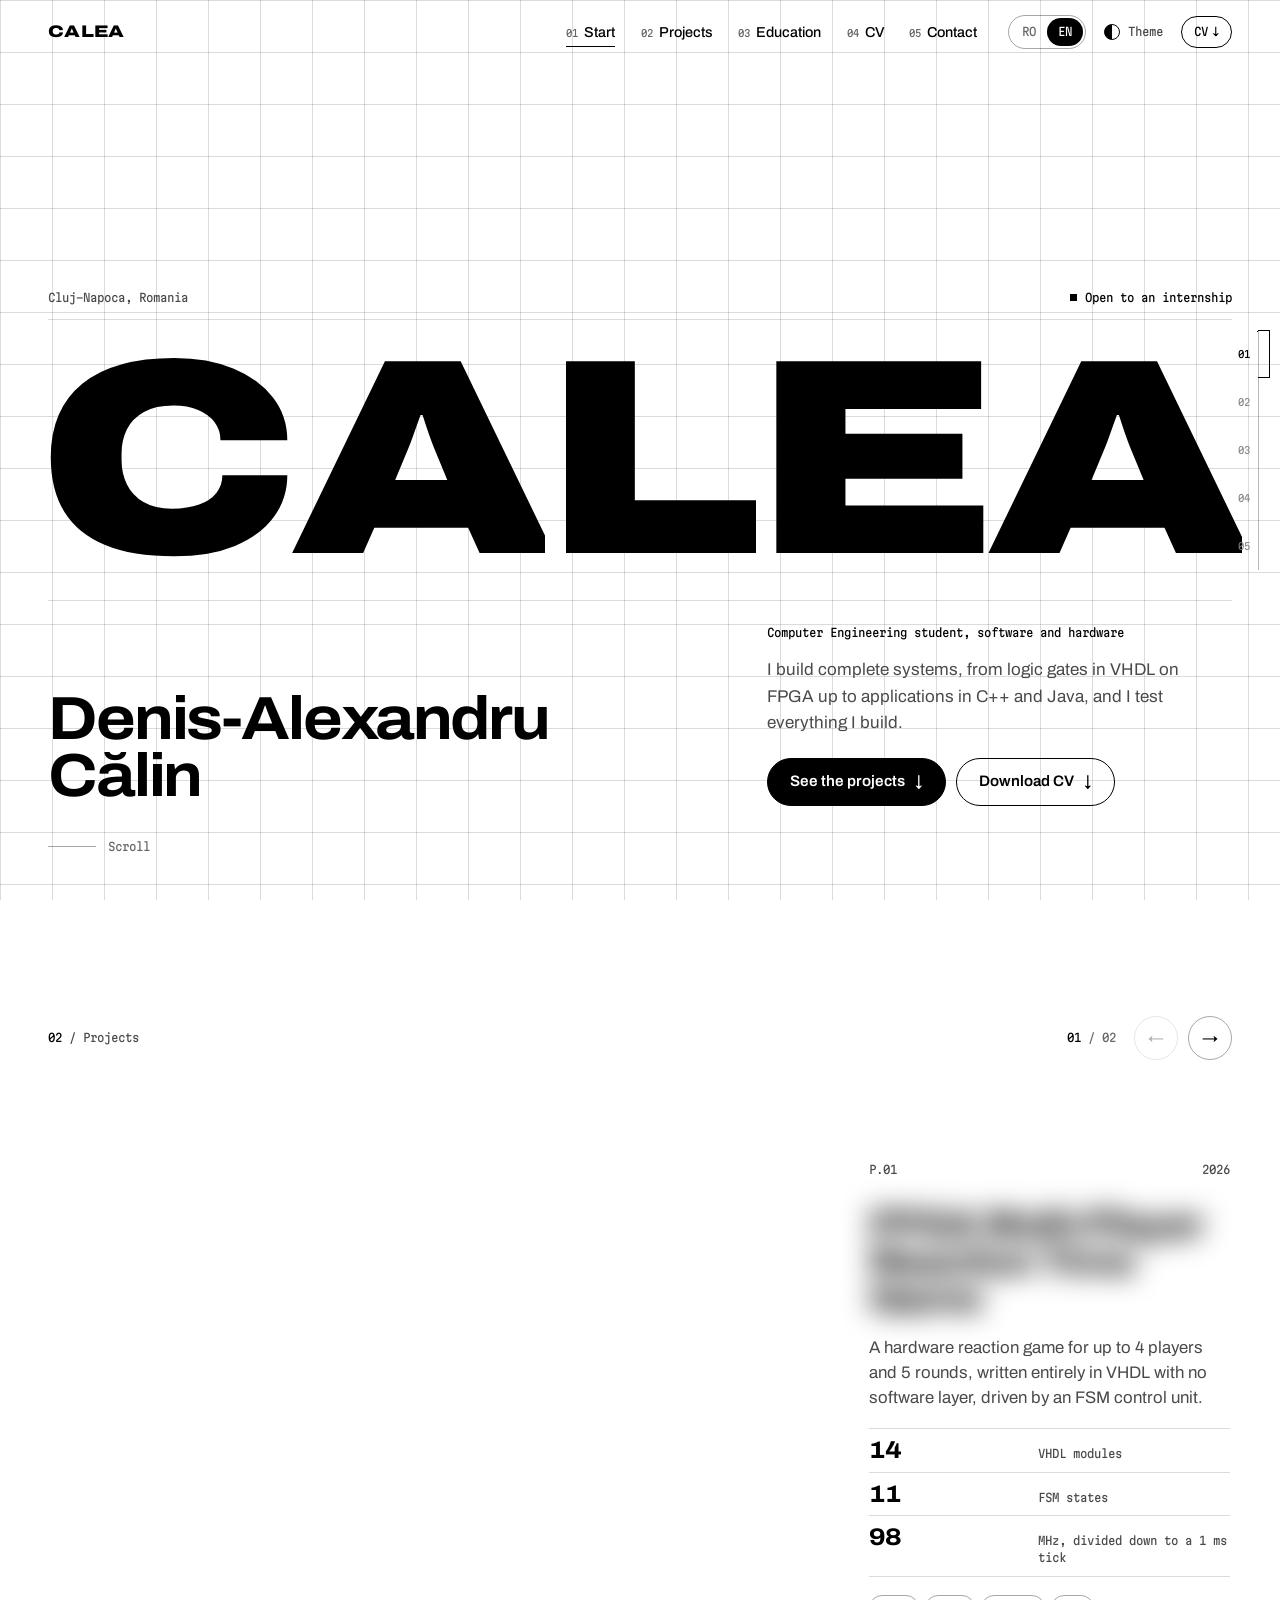
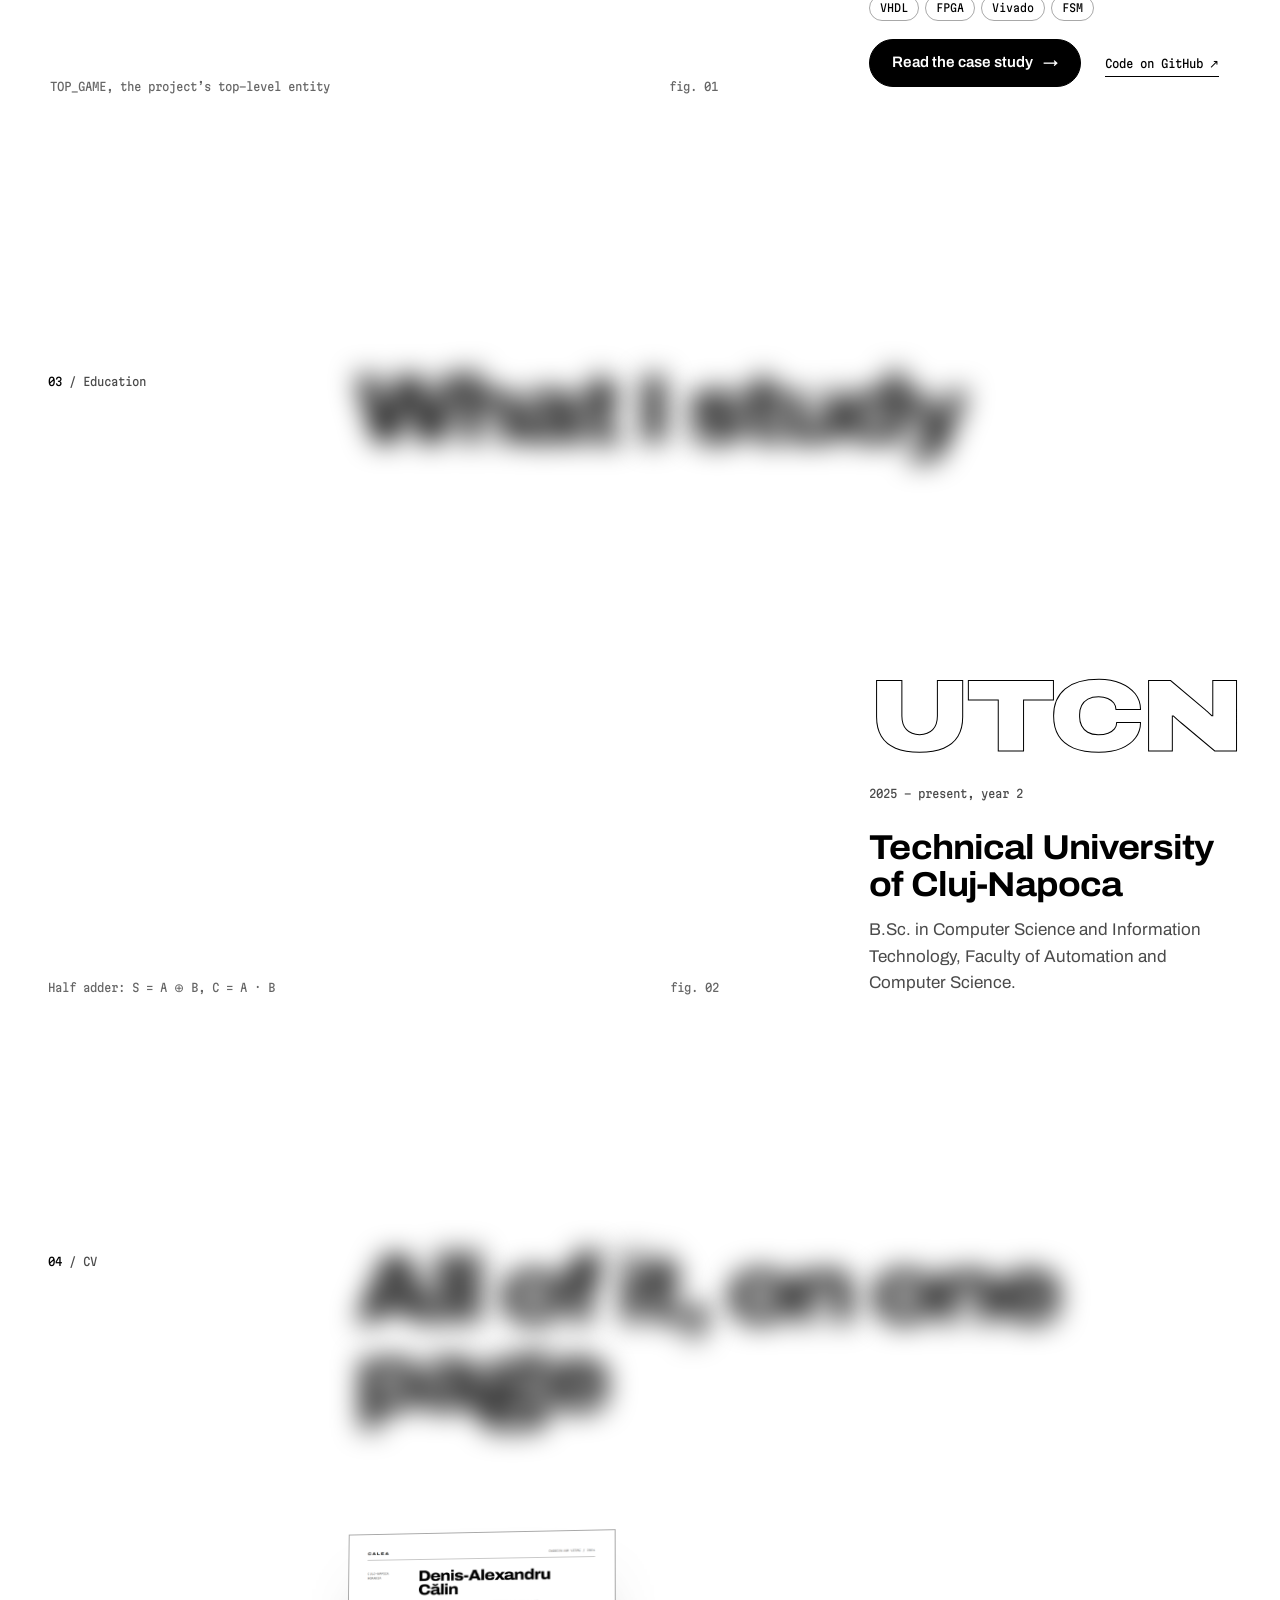
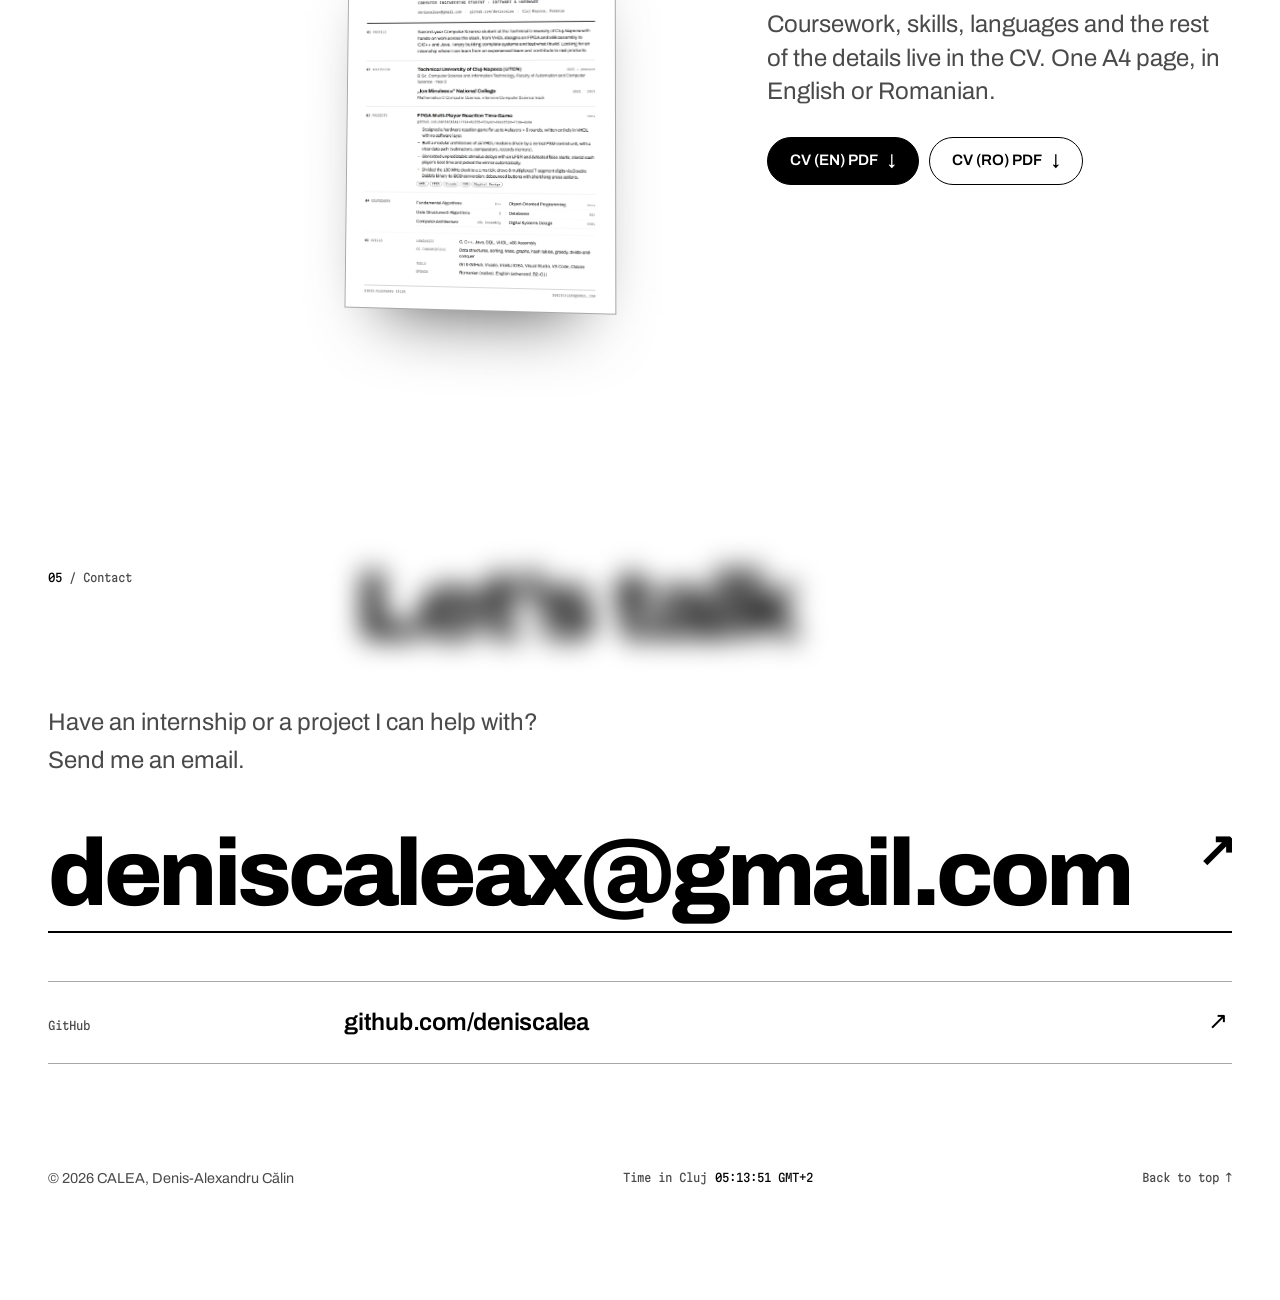
==== index.html @ d661e12b "Versiunea 3: hero WebGL, tranziții noi, imagini, studiu de caz FPGA Co-Authored-By: Claude Opus 5.5 " ====
<!doctype html>
<html lang="ro" class="snap">
<head>
  <meta charset="utf-8">
  <meta name="viewport" content="width=device-width, initial-scale=1">
  <title>CALEA · Denis-Alexandru Călin</title>
  <meta name="description" content="CALEA, portofoliul lui Denis-Alexandru Călin: student în anul 2 la Calculatoare și Tehnologia Informației (UTCN, Cluj-Napoca). Proiecte în VHDL pe FPGA, C++, Java și C. Caut un internship.">
  <meta name="author" content="Denis-Alexandru Călin">
  <meta name="color-scheme" content="dark light">
  <meta name="theme-color" content="#000000">
  <link rel="canonical" href="https://deniscalea.github.io/">

  <meta property="og:type" content="website">
  <meta property="og:site_name" content="CALEA">
  <meta property="og:url" content="https://deniscalea.github.io/">
  <meta property="og:locale" content="ro_RO">
  <meta property="og:locale:alternate" content="en_US">
  <meta property="og:title" content="CALEA · Denis-Alexandru Călin">
  <meta property="og:description" content="Student în anul 2 la CTI, UTCN Cluj-Napoca. De la VHDL pe FPGA la C++ și Java. Caut un internship.">
  <meta property="og:image" content="https://deniscalea.github.io/assets/og.png">
  <meta property="og:image:width" content="1200">
  <meta property="og:image:height" content="630">
  <meta property="og:image:alt" content="CALEA, Denis-Alexandru Călin">
  <meta name="twitter:card" content="summary_large_image">
  <meta name="twitter:title" content="CALEA · Denis-Alexandru Călin">
  <meta name="twitter:description" content="Student în anul 2 la CTI, UTCN Cluj-Napoca. De la VHDL pe FPGA la C++ și Java. Caut un internship.">
  <meta name="twitter:image" content="https://deniscalea.github.io/assets/og.png">

  <link rel="icon" href="assets/favicon.svg" type="image/svg+xml">

  <link rel="preconnect" href="https://fonts.googleapis.com">
  <link rel="preconnect" href="https://fonts.gstatic.com" crossorigin>
  <link href="https://fonts.googleapis.com/css2?family=Archivo:wdth,wght@62..125,100..900&family=Martian+Mono:wdth,wght@75..112.5,300..600&display=swap" rel="stylesheet">
  <link rel="stylesheet" href="assets/css/style.css?v=3.0">

  <script>
    /* Tema, limba și intro-ul se decid înainte de randare. Fără JS, conținutul rămâne vizibil. */
    (function () {
      var root = document.documentElement;
      root.classList.add('js');
      var theme = null, lang = null, seen = '1';
      try { theme = localStorage.getItem('theme'); lang = localStorage.getItem('lang'); } catch (e) {}
      if (theme === 'light' || theme === 'dark') root.setAttribute('data-theme', theme);
      if (lang !== 'ro' && lang !== 'en') {
        var nav = (navigator.language || 'en').toLowerCase();
        lang = nav.indexOf('ro') === 0 ? 'ro' : 'en';
      }
      root.setAttribute('lang', lang);
      var reduce = window.matchMedia && window.matchMedia('(prefers-reduced-motion: reduce)').matches;
      try { seen = sessionStorage.getItem('calea-intro'); } catch (e) { seen = '1'; }
      if (!seen && !reduce) {
        root.classList.add('intro');
        try { sessionStorage.setItem('calea-intro', '1'); } catch (e) {}
      }
    })();
  </script>
</head>
<body class="page-home">
  <a class="skip-link" href="#continut" data-i18n="skip">Sari la conținut</a>

  <!-- Intro (≤1,5 s): un semnal trece ecranul, apare CALEA, apoi ecranul se închide ca un CRT. O dată pe sesiune. -->
  <div class="intro-ov" aria-hidden="true">
    <svg class="intro-sig" viewBox="0 0 1000 100" preserveAspectRatio="none"><path d="M0 70H380V22H620V70H1000" pathLength="1"/></svg>
    <p class="intro-word"><span style="--i:0">C</span><span style="--i:1">A</span><span style="--i:2">L</span><span style="--i:3">E</span><span style="--i:4">A</span></p>
  </div>

  <header class="site-header">
    <nav class="nav wrap" aria-label="Navigație principală" data-i18n-aria="nav.aria">
      <a class="brand" href="#acasa" aria-label="CALEA, înapoi sus" data-i18n-aria="brand.aria">CALEA</a>

      <button class="nav-toggle" type="button" aria-expanded="false" aria-controls="meniu" aria-label="Deschide meniul" data-i18n-aria="menu.open">
        <span class="nav-toggle-bar" aria-hidden="true"></span>
        <span class="nav-toggle-bar" aria-hidden="true"></span>
      </button>

      <div class="nav-panel" id="meniu">
        <ul class="nav-links">
          <li><a href="#acasa"><span class="mono nav-num" aria-hidden="true">01</span><span class="nav-label" data-i18n="nav.home">Start</span></a></li>
          <li><a href="#proiecte"><span class="mono nav-num" aria-hidden="true">02</span><span class="nav-label" data-i18n="nav.projects">Proiecte</span></a></li>
          <li><a href="#studii"><span class="mono nav-num" aria-hidden="true">03</span><span class="nav-label" data-i18n="nav.studies">Studii</span></a></li>
          <li><a href="#cv"><span class="mono nav-num" aria-hidden="true">04</span><span class="nav-label">CV</span></a></li>
          <li><a href="#contact"><span class="mono nav-num" aria-hidden="true">05</span><span class="nav-label" data-i18n="nav.contact">Contact</span></a></li>
        </ul>
        <div class="nav-tools">
          <div class="lang-switch" role="group" aria-label="Limba site-ului" data-i18n-aria="lang.aria">
            <span class="lang-thumb" aria-hidden="true"></span>
            <button type="button" class="lang-btn mono" data-lang="ro" aria-pressed="true" lang="ro" aria-label="Română">RO</button>
            <button type="button" class="lang-btn mono" data-lang="en" aria-pressed="false" lang="en" aria-label="English">EN</button>
          </div>
          <button class="theme-toggle" type="button" aria-label="Comută tema" data-i18n-aria="theme.aria">
            <span class="theme-dot" aria-hidden="true"></span>
            <span class="theme-toggle-text mono" data-i18n="theme.label">Temă</span>
          </button>
          <a class="nav-cv mono" href="assets/CV_Denis_Calin_RO.pdf" download data-cv><span data-i18n="nav.cv">CV</span> <span aria-hidden="true">↓</span></a>
        </div>
      </div>
    </nav>
  </header>

  <!-- Indicator de progres: o linie de semnal care e „sus” la ecranul curent (decorativ; navigația reală e în header) -->
  <div class="signal" aria-hidden="true">
    <div class="signal-track"><span class="signal-fill"></span><span class="signal-high"></span></div>
    <ol class="signal-steps">
      <li><button type="button" tabindex="-1" data-go="acasa"><span class="mono">01</span><span class="signal-name" data-i18n="nav.home">Start</span></button></li>
      <li><button type="button" tabindex="-1" data-go="proiecte"><span class="mono">02</span><span class="signal-name" data-i18n="nav.projects">Proiecte</span></button></li>
      <li><button type="button" tabindex="-1" data-go="studii"><span class="mono">03</span><span class="signal-name" data-i18n="nav.studies">Studii</span></button></li>
      <li><button type="button" tabindex="-1" data-go="cv"><span class="mono">04</span><span class="signal-name">CV</span></button></li>
      <li><button type="button" tabindex="-1" data-go="contact"><span class="mono">05</span><span class="signal-name" data-i18n="nav.contact">Contact</span></button></li>
    </ol>
  </div>

  <main id="continut">

    <!-- 01 START: câmp WebGL de trasee de semnal; wordmark-ul CALEA e desenat în shader (HTML-ul rămâne ca fallback) -->
    <section class="screen hero" id="acasa" aria-labelledby="hero-titlu" data-reveal>
      <canvas class="hero-gl" aria-hidden="true"></canvas>
      <div class="wrap hero-inner">
        <div class="hero-meta mono rule-b">
          <span data-i18n="hero.meta2">Cluj-Napoca, România</span>
          <span class="hero-status"><span class="status-sq" aria-hidden="true"></span><span data-i18n="hero.meta3">Disponibil pentru internship</span></span>
        </div>

        <p class="wordmark" aria-hidden="true"><span class="m"><span style="--i:0">C</span></span><span class="m"><span style="--i:1">A</span></span><span class="m"><span style="--i:2">L</span></span><span class="m"><span style="--i:3">E</span></span><span class="m"><span style="--i:4">A</span></span></p>

        <div class="hero-grid">
          <h1 id="hero-titlu" class="hero-name"><span class="m"><span style="--i:0">Denis-Alexandru</span></span><span class="m"><span style="--i:1">Călin</span></span></h1>
          <div class="hero-text">
            <p class="hero-role mono" data-i18n="hero.role">Student la Calculatoare, software și hardware</p>
            <p class="hero-lede" data-i18n="hero.lede">Construiesc sisteme complete, de la porți logice în VHDL pe FPGA până la aplicații în C++ și Java, și testez tot ce construiesc.</p>
            <div class="hero-actions">
              <a class="btn btn-primary magnetic" href="#proiecte"><span class="btn-in"><span data-i18n="hero.cta1">Vezi proiectele</span><span class="arrow" aria-hidden="true">↓</span></span></a>
              <a class="btn btn-ghost magnetic" href="assets/CV_Denis_Calin_RO.pdf" download data-cv><span class="btn-in"><span data-i18n="hero.cta2">Descarcă CV</span><span class="arrow" aria-hidden="true">↓</span></span></a>
            </div>
          </div>
        </div>

        <p class="hero-hint mono" aria-hidden="true"><span class="scroll-line"></span><span data-i18n="hero.scroll">Derulează</span><span class="hero-hint-gl" data-i18n="hero.touch">Mișcă mouse-ul peste trasee</span></p>
      </div>
    </section>

    <!-- 02 PROIECTE: bandă orizontală, un proiect pe ecran -->
    <section class="screen sec-projects" id="proiecte" aria-labelledby="proiecte-titlu" data-reveal>
      <div class="wrap projects-inner">
        <header class="rail-head">
          <h2 class="sec-label mono" id="proiecte-titlu"><span>02</span> / <span data-i18n="nav.projects">Proiecte</span></h2>
          <div class="rail-ctrl">
            <p class="rail-count mono" aria-hidden="true"><span class="rail-cur">01</span> / <span class="rail-total">02</span></p>
            <button class="rail-btn" type="button" data-dir="-1" aria-controls="rail" aria-label="Proiectul anterior" data-i18n-aria="rail.prev"><span aria-hidden="true">←</span></button>
            <button class="rail-btn" type="button" data-dir="1" aria-controls="rail" aria-label="Proiectul următor" data-i18n-aria="rail.next"><span aria-hidden="true">→</span></button>
          </div>
          <span class="rail-progress rule" aria-hidden="true"><span class="rail-bar"></span></span>
          <p class="rail-live visually-hidden" aria-live="polite"></p>
        </header>

        <div class="rail-wrap" aria-roledescription="carusel" aria-label="Proiecte" data-i18n-aria="rail.aria" data-i18n-rd="rail.rd">
          <ul class="rail" id="rail" tabindex="0" data-cursor="drag">

            <!-- P.01 FPGA -->
            <li class="slide" role="group" aria-roledescription="slide" aria-label="1 din 2" data-i18n-slide="1">
              <article class="proj" aria-labelledby="p1-titlu">
                <figure class="proj-visual">
                  <a class="curtain" href="proiecte/fpga.html" data-cursor="view" tabindex="-1" aria-hidden="true">
                    <span class="frame"><img class="fx" src="assets/img/fpga-chip.webp" width="1600" height="1200" loading="lazy" decoding="async"
                         alt="Randare izometrică alb-negru a unui cip FPGA marcat TOP_GAME, cu trasee care pleacă din pini" data-i18n-alt="p1.img"></span>
                  </a>
                  <figcaption class="mono fig-cap"><span data-i18n="p1.cap">TOP_GAME, entitatea de top din proiect</span><span>fig. 01</span></figcaption>
                </figure>

                <div class="proj-text">
                  <p class="proj-meta mono rule-b"><span>P.01</span><span>2026</span></p>
                  <h3 class="proj-title split" id="p1-titlu" data-i18n="p1.title">Joc de reacție multi-player pe FPGA</h3>
                  <p class="proj-desc lift" data-i18n="p1.desc">Joc hardware de timp de reacție pentru până la 4 jucători și 5 runde, scris integral în VHDL, fără niciun strat software, coordonat de o unitate de control FSM.</p>
                  <ul class="specs lift">
                    <li><span class="spec-n"><span class="count" data-to="14">14</span></span><span class="spec-l mono" data-i18n="p1.s1">module VHDL</span></li>
                    <li><span class="spec-n"><span class="count" data-to="11">11</span></span><span class="spec-l mono" data-i18n="p1.s4">stări în FSM</span></li>
                    <li><span class="spec-n"><span class="count" data-to="100">100</span></span><span class="spec-l mono" data-i18n="p1.s3">MHz, divizat la un tick de 1 ms</span></li>
                  </ul>
                  <ul class="tags lift" aria-label="Tehnologii" data-i18n-aria="tags.aria">
                    <li>VHDL</li><li>FPGA</li><li>Vivado</li><li>FSM</li>
                  </ul>
                  <div class="proj-actions lift">
                    <a class="btn btn-primary magnetic" href="proiecte/fpga.html" data-cursor="view"><span class="btn-in"><span data-i18n="p1.case">Vezi studiul de caz</span><span class="arrow arrow-r" aria-hidden="true">→</span></span></a>
                    <a class="proj-link mono" href="https://github.com/deniscalea/FPGA-Multi-Player-Reaction-Time-Game" target="_blank" rel="noopener noreferrer"><span data-i18n="link.code">Codul pe GitHub</span> <span aria-hidden="true">↗</span><span class="visually-hidden" data-i18n="link.newtab"> (se deschide într-un tab nou)</span></a>
                  </div>
                </div>
              </article>
            </li>

            <!-- TODO Denis: proiect OOP/C/VBA, decomentează când ai detaliile.
                 Copiază slide-ul P.01, pune-l înaintea slide-ului „În curând”, schimbă textele RO aici și pe cele EN în assets/js/main.js,
                 apoi actualizează aria-label="N din M" și data-i18n-slide pe toate slide-urile. Imaginea intră în assets/img/ (sursa în art/).
                 Idei de conținut din vechile carduri:
                 - Java · Proiect de programare orientată pe obiecte (clase, moștenire, încapsulare) · link GitHub · an
                 - C · Structuri de date în C (memorie gestionată manual, pointeri) · link GitHub · an
                 - VBA · Automatizare cu VBA (sarcini repetitive în Microsoft Office) · link · an
            -->

            <!-- Card final: site-ul rămâne deschis la proiecte noi -->
            <li class="slide slide-soon" role="group" aria-roledescription="slide" aria-label="2 din 2" data-i18n-slide="2">
              <div class="soon">
                <p class="soon-k mono">P.02</p>
                <p class="soon-title" data-i18n="soon.title">În curând</p>
                <p class="soon-text" data-i18n="soon.text">Lucrez la următoarele proiecte. Între timp, tot ce am publicat e pe GitHub.</p>
                <a class="proj-link mono" href="https://github.com/deniscalea" target="_blank" rel="noopener noreferrer">github.com/deniscalea <span aria-hidden="true">↗</span><span class="visually-hidden" data-i18n="link.newtab"> (se deschide într-un tab nou)</span></a>
              </div>
            </li>
          </ul>
        </div>
      </div>
    </section>

    <!-- 03 STUDII -->
    <section class="screen sec" id="studii" aria-labelledby="studii-titlu" data-reveal>
      <div class="wrap screen-inner">
        <header class="sec-head rule-t">
          <p class="sec-label mono"><span>03</span> / <span data-i18n="nav.studies">Studii</span></p>
          <h2 class="sec-title split" id="studii-titlu" data-i18n="studies.title">Ce studiez</h2>
        </header>
        <div class="study">
          <figure class="study-fig">
            <span class="curtain"><span class="frame"><img class="fx" src="assets/img/gates.webp" width="1600" height="1100" loading="lazy" decoding="async"
                 alt="Schemă a unui semi-sumator din două porți logice, XOR și AND, desenată cu alb pe hârtie milimetrică neagră, peste conturul literelor UTCN" data-i18n-alt="studies.img"></span></span>
            <figcaption class="mono fig-cap"><span data-i18n="studies.cap">Semi-sumator: S = A ⊕ B, C = A · B</span><span>fig. 02</span></figcaption>
          </figure>
          <div class="study-text lift">
            <p class="study-big" aria-hidden="true">UTCN</p>
            <p class="study-when mono rule-b" data-i18n="studies.when1">2025 – prezent, anul 2</p>
            <h3 class="study-title" data-i18n="studies.school1">Universitatea Tehnică din Cluj-Napoca</h3>
            <p class="study-sub" data-i18n="studies.sub1">Licență în Calculatoare și Tehnologia Informației, Facultatea de Automatică și Calculatoare.</p>
          </div>
        </div>
      </div>
    </section>

    <!-- 04 CV -->
    <section class="screen sec" id="cv" aria-labelledby="cv-titlu" data-reveal>
      <div class="wrap screen-inner">
        <header class="sec-head rule-t">
          <p class="sec-label mono"><span>04</span> / <span>CV</span></p>
          <h2 class="sec-title split" id="cv-titlu" data-i18n="cv.title">Totul, pe o pagină</h2>
        </header>
        <div class="cvbox">
          <div class="cv-fig">
            <span class="cv-poster curtain" aria-hidden="true"><span class="frame"><img src="assets/img/poster.webp" width="1200" height="1600" loading="lazy" decoding="async" alt=""></span></span>
            <a class="cv-preview" href="assets/CV_Denis_Calin_RO.pdf" target="_blank" rel="noopener" data-cv data-cursor="view">
              <img src="assets/cv-preview-ro.png" width="1588" height="2246" loading="lazy" decoding="async" data-cv-img
                   alt="Previzualizare: prima pagină a CV-ului" data-i18n-alt="cv.alt">
              <span class="visually-hidden" data-i18n="cv.open">Deschide CV-ul (PDF) într-un tab nou</span>
            </a>
          </div>
          <div class="cv-text lift">
            <p class="cv-lead" data-i18n="cv.lead">Cursurile, competențele, limbile și restul detaliilor stau în CV. O pagină A4, în română sau în engleză.</p>
            <div class="cv-actions">
              <a class="btn btn-primary magnetic" href="assets/CV_Denis_Calin_EN.pdf" download><span class="btn-in"><span>CV (EN) PDF</span><span class="arrow" aria-hidden="true">↓</span></span></a>
              <a class="btn btn-ghost magnetic" href="assets/CV_Denis_Calin_RO.pdf" download><span class="btn-in"><span>CV (RO) PDF</span><span class="arrow" aria-hidden="true">↓</span></span></a>
            </div>
          </div>
        </div>
      </div>
    </section>

    <!-- 05 CONTACT -->
    <section class="screen sec sec-contact" id="contact" aria-labelledby="contact-titlu" data-reveal>
      <div class="wrap screen-inner">
        <header class="sec-head rule-t">
          <p class="sec-label mono"><span>05</span> / <span data-i18n="nav.contact">Contact</span></p>
          <h2 class="sec-title split" id="contact-titlu" data-i18n="contact.title">Hai să vorbim</h2>
        </header>

        <div class="contact">
          <p class="contact-lead lift" data-i18n="contact.lead">Ai un internship sau un proiect la care pot ajuta? Scrie-mi pe email.</p>
          <a class="contact-email lift" href="mailto:deniscaleax@gmail.com"><span class="ce-text">deniscaleax<wbr>@gmail.com</span><span class="ce-arrow" aria-hidden="true">↗</span></a>

          <ul class="contact-links lift">
            <li class="inv">
              <a class="stretch" href="https://github.com/deniscalea" target="_blank" rel="noopener noreferrer"><span class="mono cl-k">GitHub</span><span class="cl-v">github.com/deniscalea</span><span class="visually-hidden" data-i18n="link.newtab"> (se deschide într-un tab nou)</span></a>
              <span class="cl-arrow" aria-hidden="true">↗</span>
            </li>
            <!-- TODO Denis: LinkedIn, decomentează când ai link-ul real
            <li class="inv">
              <a class="stretch" href="https://www.linkedin.com/in/LINK-REAL" target="_blank" rel="noopener noreferrer"><span class="mono cl-k">LinkedIn</span><span class="cl-v">linkedin.com/in/LINK-REAL</span><span class="visually-hidden" data-i18n="link.newtab"> (se deschide într-un tab nou)</span></a>
              <span class="cl-arrow" aria-hidden="true">↗</span>
            </li>
            -->
          </ul>
        </div>

        <footer class="site-footer rule-t">
          <p>© 2026 CALEA, Denis-Alexandru Călin</p>
          <p class="clock mono" hidden><span data-i18n="clock.label">Ora în Cluj</span> <time class="clock-time">--:--:--</time></p>
          <a href="#acasa" class="mono to-top"><span data-i18n="footer.top">Înapoi sus</span> <span aria-hidden="true">↑</span></a>
        </footer>
      </div>
    </section>
  </main>

  <div class="cursor" aria-hidden="true"><span class="cursor-ring"><span class="cursor-label"></span></span><span class="cursor-dot"></span></div>

  <script src="assets/js/main.js?v=3.0" defer></script>
</body>
</html>
---- assets/css/style.css ----
/* =========================================================
   CALEA · Denis-Alexandru Călin · v3
   Strict alb-negru. Archivo (grotesk, axă de lățime) + Martian Mono.
   Motiv: traseul unui semnal. Stările ascunse pentru animații există doar sub html.js.
   ========================================================= */

/* ---------- Tokens ---------- */
:root {
  --bg: #000000;
  --fg: #ffffff;
  --fg-rgb: 255, 255, 255;
  --bg-rgb: 0, 0, 0;
  --fg-2: #b3b3b3;
  --fg-3: #8f8f8f;
  --line: rgba(255, 255, 255, 0.16);
  --line-2: rgba(255, 255, 255, 0.34);
  --surface: #0d0d0d;
  --seg-off: rgba(255, 255, 255, 0.08);

  --font: "Archivo", "Helvetica Neue", Arial, sans-serif;
  --mono: "Martian Mono", ui-monospace, "SFMono-Regular", Consolas, monospace;

  --gutter: clamp(16px, 4vw, 48px);
  --maxw: 1520px;
  --header-h: 64px;
  --ease: cubic-bezier(0.22, 1, 0.36, 1);
  --ease-io: cubic-bezier(0.77, 0, 0.18, 1);
  --ease-curtain: cubic-bezier(0.86, 0, 0.07, 1);

  --step-0: 1.0625rem;
  --step-1: clamp(1.2rem, 1.05rem + 0.6vw, 1.5rem);
  --step-2: clamp(1.5rem, 1.2rem + 1.2vw, 2.25rem);
  --step-3: clamp(2.1rem, 1.4rem + 3vw, 4.25rem);
  --step-4: clamp(2.6rem, 1.2rem + 6vw, 7.5rem);

  color-scheme: dark;
}

:root[data-theme="light"] {
  --bg: #ffffff;
  --fg: #000000;
  --fg-rgb: 0, 0, 0;
  --bg-rgb: 255, 255, 255;
  --fg-2: #4a4a4a;
  --fg-3: #666666;
  --line: rgba(0, 0, 0, 0.14);
  --line-2: rgba(0, 0, 0, 0.34);
  --surface: #f2f2f2;
  --seg-off: rgba(0, 0, 0, 0.08);
  color-scheme: light;
}

@media (prefers-color-scheme: light) {
  :root:not([data-theme="dark"]) {
    --bg: #ffffff;
    --fg: #000000;
    --fg-rgb: 0, 0, 0;
    --bg-rgb: 255, 255, 255;
    --fg-2: #4a4a4a;
    --fg-3: #666666;
    --line: rgba(0, 0, 0, 0.14);
    --line-2: rgba(0, 0, 0, 0.34);
    --surface: #f2f2f2;
    --seg-off: rgba(0, 0, 0, 0.08);
    color-scheme: light;
  }
}

/* ---------- Reset ---------- */
*, *::before, *::after { box-sizing: border-box; }
* { margin: 0; padding: 0; }
html {
  -webkit-text-size-adjust: 100%;
  text-size-adjust: 100%;
  scroll-behavior: smooth;
  background: var(--bg);
}
body {
  min-height: 100vh;
  background: var(--bg);
  color: var(--fg);
  font-family: var(--font);
  font-size: var(--step-0);
  line-height: 1.55;
  font-stretch: 100%;
  overflow-x: hidden;
  -webkit-font-smoothing: antialiased;
  -moz-osx-font-smoothing: grayscale;
  text-rendering: optimizeLegibility;
}
@supports (overflow: clip) { body { overflow-x: clip; } }
img, svg, canvas { display: block; max-width: 100%; }
ul, ol { list-style: none; }
a { color: inherit; text-decoration: none; }
button { font: inherit; color: inherit; background: none; border: 0; cursor: pointer; }
strong { font-weight: 700; }
code { font-family: var(--mono); font-size: 0.86em; font-stretch: 87.5%; }
::selection { background: var(--fg); color: var(--bg); }

:focus { outline: none; }
:focus-visible { outline: 2px solid var(--fg); outline-offset: 3px; border-radius: 2px; }

.mono {
  font-family: var(--mono);
  font-size: 0.72rem;
  font-weight: 400;
  font-stretch: 87.5%;
  letter-spacing: 0;
  line-height: 1.5;
}
.visually-hidden {
  position: absolute !important;
  width: 1px; height: 1px;
  overflow: hidden;
  clip: rect(0 0 0 0);
  clip-path: inset(50%);
  white-space: nowrap;
}
.wrap { width: 100%; max-width: var(--maxw); margin-inline: auto; padding-inline: var(--gutter); }

.skip-link {
  position: fixed;
  top: 12px; left: 12px;
  z-index: 200;
  padding: 10px 16px;
  background: var(--fg);
  color: var(--bg);
  font-weight: 600;
  transform: translateY(-160%);
  transition: transform 0.2s var(--ease);
}
.skip-link:focus-visible { transform: none; }

.m { display: inline-block; overflow: hidden; vertical-align: top; }
.m > span { display: inline-block; }

/* ---------- Linii care se desenează (rule-t/rule-b = chenar sus/jos; .rule = element linie) ---------- */
.rule-t, .rule-b { position: relative; }
.rule-t::before, .rule-b::after {
  content: "";
  position: absolute;
  left: 0; right: 0;
  height: 1px;
  background: var(--line-2);
  transform-origin: 0 50%;
  transition: transform 1.4s var(--ease-io) 0.1s;
}
.rule-t::before { top: 0; }
.rule-b::after { bottom: 0; background: var(--line); }
.js [data-reveal]:not(.is-active) .rule-t::before,
.js [data-reveal]:not(.is-active) .rule-b::after,
.js [data-reveal]:not(.is-active).rule-t::before { transform: scaleX(0); }

/* ---------- Inversare alb↔negru la hover ---------- */
.inv { position: relative; isolation: isolate; }
.inv::after {
  content: "";
  position: absolute;
  inset: 0;
  z-index: 2;
  background: #fff;
  mix-blend-mode: difference;
  pointer-events: none;
  transform: scaleY(0);
  transform-origin: 50% 100%;
  transition: transform 0.55s var(--ease);
}
@media (hover: hover) { .inv:hover::after { transform: scaleY(1); transform-origin: 50% 0; } }
.inv:focus-within::after { transform: scaleY(1); transform-origin: 50% 0; }
.inv:focus-within :focus-visible { outline-color: transparent; }
.stretch::before { content: ""; position: absolute; inset: 0; z-index: 3; }

/* ---------- Header ---------- */
.site-header {
  position: fixed;
  inset: 0 0 auto 0;
  z-index: 50;
  height: var(--header-h);
  transition: transform 0.6s var(--ease);
}
.site-header::before {
  content: "";
  position: absolute;
  inset: 0;
  background: var(--bg);
  border-bottom: 1px solid var(--line);
  opacity: 0;
  transition: opacity 0.3s ease;
  z-index: -1;
}
.site-header.is-scrolled::before { opacity: 0.94; }
@supports ((-webkit-backdrop-filter: blur(1px)) or (backdrop-filter: blur(1px))) {
  .site-header.is-scrolled::before { opacity: 0.78; -webkit-backdrop-filter: blur(16px) saturate(0); backdrop-filter: blur(16px) saturate(0); }
}
.site-header.is-hidden { transform: translateY(-100%); }

.nav { height: 100%; display: flex; align-items: center; justify-content: space-between; gap: 24px; }
.brand { font-weight: 850; font-stretch: 125%; font-size: 1.05rem; letter-spacing: 0.02em; line-height: 1; padding: 6px 0; }
.nav-panel { display: flex; align-items: center; gap: clamp(16px, 2.4vw, 40px); }
.nav-links { display: flex; gap: clamp(14px, 2vw, 30px); }
.nav-links a { position: relative; display: inline-flex; align-items: baseline; gap: 6px; font-size: 0.9rem; font-weight: 500; padding: 6px 0; }
.nav-num { color: var(--fg-3); font-size: 0.62rem; }
.nav-links a::after {
  content: "";
  position: absolute;
  left: 0; right: 0; bottom: 2px;
  height: 1px;
  background: currentColor;
  transform: scaleX(0);
  transform-origin: right;
  transition: transform 0.45s var(--ease);
}
.nav-links a:hover::after,
.nav-links a[aria-current="true"]::after { transform: scaleX(1); transform-origin: left; }

.nav-tools { display: flex; align-items: center; gap: 14px; }

/* Comutator de limbă: un „cursor” care alunecă între RO și EN */
.lang-switch { position: relative; display: inline-flex; border: 1px solid var(--line-2); border-radius: 999px; padding: 2px; isolation: isolate; }
.lang-thumb {
  position: absolute;
  top: 2px; bottom: 2px; left: 2px;
  width: calc(50% - 2px);
  border-radius: 999px;
  background: var(--fg);
  z-index: -1;
  transition: transform 0.6s var(--ease), width 0.3s var(--ease);
}
html[lang="en"] .lang-thumb { transform: translateX(100%); }
.lang-switch.is-pulling .lang-thumb { width: calc(70% - 2px); }
.lang-btn {
  min-width: 36px;
  min-height: 28px;
  padding: 0 8px;
  border-radius: 999px;
  color: var(--fg-3);
  transition: color 0.4s ease;
}
.lang-btn[aria-pressed="true"] { color: var(--bg); }
.lang-btn:not([aria-pressed="true"]):hover { color: var(--fg); }
html:not(.js) .lang-switch { display: none; }

.theme-toggle { display: inline-flex; align-items: center; gap: 8px; min-height: 32px; padding: 0 4px; }
.theme-dot {
  width: 16px; height: 16px;
  border-radius: 50%;
  border: 1.5px solid var(--fg);
  background: linear-gradient(90deg, var(--fg) 50%, transparent 50%);
  transition: transform 0.8s var(--ease);
}
.theme-toggle:hover .theme-dot { transform: rotate(180deg); }
.theme-toggle-text { color: var(--fg-2); }
html:not(.js) .theme-toggle { display: none; }

.nav-cv { display: inline-flex; align-items: center; gap: 4px; min-height: 32px; padding: 0 12px; border: 1px solid var(--fg); border-radius: 999px; transition: background-color 0.4s ease, color 0.4s ease; }
.nav-cv:hover { background: var(--fg); color: var(--bg); }

.nav-toggle { display: none; width: 44px; height: 44px; position: relative; margin-right: -10px; }
.nav-toggle-bar { position: absolute; left: 11px; right: 11px; height: 1.5px; background: var(--fg); transition: transform 0.45s var(--ease); }
.nav-toggle-bar:nth-child(1) { top: 18px; }
.nav-toggle-bar:nth-child(2) { top: 25px; }
.nav-toggle[aria-expanded="true"] .nav-toggle-bar:nth-child(1) { transform: translateY(3.5px) rotate(45deg); }
.nav-toggle[aria-expanded="true"] .nav-toggle-bar:nth-child(2) { transform: translateY(-3.5px) rotate(-45deg); }

@media (max-width: 1080px) { .theme-toggle-text { display: none; } }

@media (max-width: 900px) {
  .nav-toggle { display: block; z-index: 2; }
  .nav-panel {
    position: fixed;
    inset: 0;
    z-index: 1;
    flex-direction: column;
    align-items: stretch;
    justify-content: space-between;
    gap: 32px;
    padding: calc(var(--header-h) + 24px) var(--gutter) 32px;
    background: var(--bg);
    visibility: hidden;
    clip-path: inset(0 0 100% 0);
    transition: clip-path 0.7s var(--ease-io), visibility 0s linear 0.7s;
    overflow-y: auto;
  }
  .nav-panel.is-open { visibility: visible; clip-path: inset(0 0 0 0); transition: clip-path 0.7s var(--ease-io), visibility 0s; }
  .nav-links { flex-direction: column; gap: 0; }
  .nav-links li { border-top: 1px solid var(--line); }
  .nav-links li:last-child { border-bottom: 1px solid var(--line); }
  .nav-links a {
    display: flex;
    width: 100%;
    padding: 14px 0;
    font-size: clamp(1.9rem, 8vw, 2.8rem);
    font-weight: 700;
    font-stretch: 112%;
    letter-spacing: -0.02em;
    line-height: 1.1;
    gap: 14px;
  }
  .js .nav-links a { transform: translateY(24px); opacity: 0; transition: transform 0.8s var(--ease), opacity 0.6s ease; }
  .nav-panel.is-open .nav-links a { transform: none; opacity: 1; }
  .nav-panel.is-open .nav-links li:nth-child(2) a { transition-delay: 0.05s; }
  .nav-panel.is-open .nav-links li:nth-child(3) a { transition-delay: 0.1s; }
  .nav-panel.is-open .nav-links li:nth-child(4) a { transition-delay: 0.15s; }
  .nav-panel.is-open .nav-links li:nth-child(5) a { transition-delay: 0.2s; }
  .nav-links a::after { display: none; }
  .nav-num { display: inline; font-size: 0.7rem; }
  .nav-tools { justify-content: space-between; flex-wrap: wrap; gap: 16px; }
  .theme-toggle-text { display: inline; }
  .nav-cv { min-height: 44px; padding: 0 18px; }
  .lang-btn { min-height: 38px; min-width: 44px; }
  .site-header.menu-open .brand { position: relative; z-index: 2; }
  .site-header.menu-open::before { opacity: 0; }
  body.menu-open { overflow: hidden; }
}

/* Pagina cu link-uri simple (studiul de caz) */
.nav-back { display: inline-flex; align-items: center; gap: 8px; font-size: 0.9rem; font-weight: 500; min-height: 44px; }
.nav-back .arrow { transition: transform 0.5s var(--ease); }
.nav-back:hover .arrow { transform: translateX(-4px); }

/* ---------- Intro: semnal → CALEA → închidere CRT (1,45 s) ---------- */
.intro-ov { display: none; }
html.intro .intro-ov {
  display: flex;
  position: fixed;
  inset: 0;
  z-index: 150;
  align-items: center;
  justify-content: center;
  background: var(--fg);
  color: var(--bg);
  pointer-events: none;
  clip-path: inset(0 0 0 0);
  animation: crt 0.5s var(--ease-io) 0.95s forwards;
}
.intro-sig {
  position: absolute;
  left: 0; right: 0; top: 50%;
  width: 100%; height: 12vh;
  transform: translateY(-50%);
  fill: none;
  stroke: var(--bg);
  stroke-width: 2px;
  vector-effect: non-scaling-stroke;
  overflow: visible;
}
.intro-sig path { stroke-dasharray: 1; stroke-dashoffset: 1; vector-effect: non-scaling-stroke; }
html.intro .intro-sig path { animation: sig 0.75s var(--ease-io) forwards; }
.intro-word {
  position: relative;
  font-weight: 900;
  font-stretch: 125%;
  font-size: clamp(3rem, 15vw, 12rem);
  line-height: 0.82;
  display: flex;
  gap: 0.02em;
}
.intro-word span { display: inline-block; background: var(--fg); padding: 0 0.04em; }
html.intro .intro-word span {
  opacity: 0;
  filter: blur(16px);
  transform: translate3d(0, 0.25em, 0) scaleY(1.4);
  animation: letter 0.55s var(--ease) forwards;
  animation-delay: calc(0.3s + var(--i) * 50ms);
}
@keyframes sig { to { stroke-dashoffset: 0; } }
@keyframes letter { to { opacity: 1; filter: blur(0); transform: none; } }
@keyframes crt {
  60% { clip-path: inset(49.6% 0 49.6% 0); }
  100% { clip-path: inset(50% 50% 50% 50%); visibility: hidden; }
}

/* ---------- Indicator de progres: semnal vertical ---------- */
.signal { display: none; }
@media (min-width: 1101px) and (min-height: 560px) {
  .js .page-home .signal {
    display: flex;
    position: fixed;
    right: 10px;
    top: 50%;
    z-index: 40;
    transform: translateY(-50%);
    flex-direction: row-reverse;
    gap: 8px;
    mix-blend-mode: difference;
    color: #fff;
  }
}
.signal-track { position: relative; width: 12px; height: 240px; }
.signal-track::before { content: ""; position: absolute; left: 0; top: 0; bottom: 0; width: 1px; background: rgba(255, 255, 255, 0.28); }
.signal-fill {
  position: absolute; left: 0; top: 0;
  width: 1px; height: 100%;
  background: #fff;
  transform-origin: 50% 0;
  transform: scaleY(var(--p, 0));
}
.signal-high {
  position: absolute;
  left: 0; top: 0;
  width: 12px; height: 48px;
  border: 1px solid #fff;
  border-left: 0;
  transform: translateY(calc(var(--s, 0) * 48px));
  transition: transform 0.9s var(--ease-io);
}
.signal-high::before, .signal-high::after { content: ""; position: absolute; left: -1px; width: 1px; height: 1px; background: #fff; }
.signal-steps { display: grid; grid-template-rows: repeat(5, 48px); }
.signal-steps button { display: flex; flex-direction: row-reverse; align-items: center; gap: 10px; height: 48px; color: rgba(255, 255, 255, 0.45); transition: color 0.5s ease; text-align: right; margin-left: auto; }
.signal-steps li { display: flex; justify-content: flex-end; }
.signal-steps .mono { font-size: 0.62rem; }
.signal-name { font-size: 0.78rem; font-weight: 600; max-width: 0; overflow: hidden; white-space: nowrap; opacity: 0; transition: max-width 0.7s var(--ease), opacity 0.5s ease; }
.signal-steps li.is-on button { color: #fff; }
.signal:hover .signal-name { max-width: 8em; opacity: 1; }

/* ---------- Hero ---------- */
.hero { position: relative; min-height: 100vh; min-height: 100svh; display: flex; overflow: hidden; }
.hero-gl {
  position: absolute;
  inset: 0;
  width: 100%;
  height: 100%;
  z-index: 0;
  opacity: 0;
  transition: opacity 1.2s ease;
}
.hero.gl-ready .hero-gl { opacity: 1; }
/* Fallback fără WebGL/JS: grilă statică de trasee */
html:not(.js) .hero, .no-gl .hero {
  background:
    linear-gradient(90deg, var(--line) 1px, transparent 1px) 0 0 / 52px 52px,
    linear-gradient(var(--line) 1px, transparent 1px) 0 0 / 52px 52px;
  background-color: var(--bg);
}
.hero-inner {
  position: relative;
  z-index: 1;
  flex: 1;
  display: flex;
  flex-direction: column;
  justify-content: flex-end;
  padding-top: calc(var(--header-h) + 28px);
  padding-bottom: clamp(28px, 5vh, 56px);
  gap: clamp(20px, 3.5vh, 40px);
  pointer-events: none;
}
.hero-inner a, .hero-inner button { pointer-events: auto; }
.hero-meta { display: flex; flex-wrap: wrap; justify-content: space-between; gap: 8px 24px; color: var(--fg-2); padding-bottom: 14px; }
.hero-status { display: inline-flex; align-items: center; gap: 8px; color: var(--fg); }
.status-sq { width: 7px; height: 7px; background: var(--fg); animation: blink 2.4s steps(1) infinite; }
@keyframes blink { 50% { opacity: 0.2; } }

.wordmark {
  display: flex;
  justify-content: space-between;
  font-weight: 900;
  font-stretch: 125%;
  font-size: min(calc((min(100vw, var(--maxw)) - 2 * var(--gutter)) / 4.25), 34vh, 34svh);
  line-height: 0.78;
  letter-spacing: 0;
  margin-inline: -0.035em;
  user-select: none;
  transition: opacity 0.9s ease;
}
.wordmark .m { padding-top: 0.05em; margin-top: -0.05em; }
.hero.gl-ready .wordmark { opacity: 0; }

.hero-grid {
  display: grid;
  grid-template-columns: repeat(12, minmax(0, 1fr));
  gap: 24px var(--gutter);
  align-items: end;
  padding-top: clamp(16px, 2.5vh, 28px);
  border-top: 1px solid var(--line);
}
.hero-name { grid-column: 1 / span 7; font-size: var(--step-3); font-weight: 700; font-stretch: 110%; line-height: 0.95; letter-spacing: -0.035em; }
.hero-name .m { display: block; padding-bottom: 0.08em; margin-bottom: -0.08em; }
.hero-text { grid-column: 8 / span 5; display: grid; gap: 16px; }
.hero-role { color: var(--fg); }
.hero-lede { color: var(--fg-2); max-width: 46ch; }
.hero-actions { display: flex; flex-wrap: wrap; gap: 10px; padding-top: 6px; }

.hero-hint { display: flex; align-items: center; gap: 12px; color: var(--fg-3); }
.hero-hint-gl { margin-left: auto; display: none; }
.hero.gl-ready .hero-hint-gl { display: inline; }
@media (pointer: coarse) { .hero.gl-ready .hero-hint-gl { display: none; } }
.scroll-line { width: 48px; height: 1px; background: var(--line-2); position: relative; overflow: hidden; }
.scroll-line::after { content: ""; position: absolute; inset: 0; background: var(--fg); transform: translateX(-100%); animation: scan 2.4s var(--ease-io) infinite; }
@keyframes scan { 60%, 100% { transform: translateX(100%); } }

/* Animația hero (doar cu JS); pornește după intro dacă există */
.js .hero { --d: 0.1s; }
.js.intro .hero { --d: 1.15s; }
.js .wordmark .m > span,
.js .hero-name .m > span {
  transform: translate3d(0, 102%, 0);
  animation: rise 1.2s var(--ease) forwards;
  animation-delay: calc(var(--d) + var(--i) * 70ms);
}
.js .hero-name .m > span { animation-delay: calc(var(--d) + 0.3s + var(--i) * 90ms); }
.js .hero-meta, .js .hero-text, .js .hero-hint {
  opacity: 0;
  filter: blur(8px);
  animation: unblur 1s ease forwards;
  animation-delay: calc(var(--d) + 0.5s);
}
.js .hero-meta { animation-delay: var(--d); }
.js .hero-text { animation-delay: calc(var(--d) + 0.65s); }
@keyframes rise { to { transform: none; } }
@keyframes unblur { to { opacity: 1; filter: blur(0); } }
html:not(.js) .wordmark .m, .settled .wordmark .m { overflow: visible; }

/* ---------- Butoane ---------- */
.btn {
  position: relative;
  display: inline-flex;
  align-items: center;
  min-height: 48px;
  padding: 0 22px;
  border-radius: 999px;
  border: 1px solid var(--fg);
  font-weight: 600;
  font-size: 0.95rem;
  overflow: hidden;
  isolation: isolate;
  will-change: transform;
  white-space: nowrap;
}
.btn-in { position: relative; z-index: 1; display: inline-flex; align-items: center; gap: 10px; pointer-events: none; transition: transform 0.6s var(--ease); }
.btn-primary { background: var(--fg); color: var(--bg); }
.btn-ghost { color: var(--fg); }
.btn::after {
  content: "";
  position: absolute;
  inset: -1px;
  background: #fff;
  mix-blend-mode: difference;
  border-radius: inherit;
  transform: translateY(101%);
  transition: transform 0.55s var(--ease);
  z-index: 2;
  pointer-events: none;
}
@media (hover: hover) { .btn:hover::after { transform: none; } }
.arrow { display: inline-block; transition: transform 0.45s var(--ease); }
.btn:hover .arrow { transform: translateY(3px); }
.btn:hover .arrow-r { transform: translateX(4px); }

/* ---------- Ecrane full-viewport cu scroll-snap nativ ---------- */
html.snap { scroll-snap-type: y mandatory; }
@media (max-width: 1100px), (max-height: 720px) { html.snap { scroll-snap-type: y proximity; } }
.screen { position: relative; min-height: 100vh; min-height: 100svh; display: flex; flex-direction: column; scroll-snap-align: start; }
.screen-inner, .projects-inner {
  flex: 1;
  display: flex;
  flex-direction: column;
  justify-content: center;
  padding-top: calc(var(--header-h) + clamp(20px, 4vh, 48px));
  padding-bottom: clamp(32px, 6vh, 72px);
}
.sec-head {
  display: grid;
  grid-template-columns: repeat(12, minmax(0, 1fr));
  gap: 16px var(--gutter);
  align-items: start;
  padding-top: 16px;
  margin-bottom: clamp(32px, 6vh, 72px);
}
.sec-label { grid-column: 1 / span 3; color: var(--fg-2); padding-top: 0.6em; }
.sec-label span:first-child { color: var(--fg); }
.sec-title { grid-column: 4 / -1; font-size: var(--step-4); font-weight: 800; font-stretch: 112%; line-height: 0.92; letter-spacing: -0.045em; }

/* ---------- Dezvăluiri editoriale, sincronizate cu ecranul activ ---------- */
/* Titluri pe linii: fiecare linie urcă din blur în claritate */
.split .w { display: inline-block; vertical-align: top; }
.split .wi { display: inline-block; }
.js .split .wi {
  opacity: 0;
  filter: blur(14px);
  transform: translate3d(0, 0.45em, 0);
  transition: opacity 0.9s ease, filter 1.1s var(--ease), transform 1.3s var(--ease);
  transition-delay: calc(0.12s + var(--l, 0) * 120ms + var(--wi, 0) * 28ms);
}
.js .is-active .split .wi { opacity: 1; filter: blur(0); transform: none; }

/* Blocuri de text: ridicare discretă, după titlu */
.js .lift { opacity: 0; transform: translate3d(0, 28px, 0); transition: opacity 1s ease, transform 1.4s var(--ease); transition-delay: 0.35s; }
.js .is-active .lift { opacity: 1; transform: none; }
.js .is-active .lift + .lift { transition-delay: 0.45s; }
.js .is-active .lift + .lift + .lift { transition-delay: 0.55s; }

/* Imagini: cortină care se ridică, imaginea se așază din zoom */
.curtain { position: relative; display: block; overflow: hidden; background: var(--surface); }
.curtain .frame { position: relative; display: block; width: 100%; height: 100%; overflow: hidden; }
.curtain img { width: 100%; height: 100%; object-fit: cover; transform-origin: 50% 60%; }
.js .curtain { clip-path: inset(100% 0 0 0); transition: clip-path 1.5s var(--ease-curtain) 0.15s; }
.js .curtain img { transform: scale(1.32); transition: transform 2.2s var(--ease) 0.15s; }
.js .is-active .curtain { clip-path: inset(0 0 0 0); }
.js .is-active .curtain img { transform: scale(1); }
.curtain::after { /* bandă care trece după cortină */
  content: "";
  position: absolute;
  inset: 0;
  background: var(--fg);
  transform: scaleY(0);
  transform-origin: 50% 0;
  pointer-events: none;
}
.js .is-active .curtain::after { animation: wipe 1.5s var(--ease-curtain) 0.15s; }
@keyframes wipe { 0% { transform: scaleY(1); transform-origin: 50% 100%; } 45% { transform: scaleY(1); transform-origin: 50% 0; } 100% { transform: scaleY(0); transform-origin: 50% 0; } }

/* Hover premium pe imagini: canvas WebGL (lentilă) peste imagine; fallback CSS: zoom lent */
.fx-canvas { position: absolute; inset: 0; width: 100%; height: 100%; z-index: 2; pointer-events: none; opacity: 0; transition: opacity 0.35s ease; }
.fx-canvas.is-on { opacity: 1; }
@media (hover: hover) {
  .no-fxgl .curtain:hover img, .no-fxgl a:hover .curtain img { transform: scale(1.05); transition: transform 1.6s var(--ease); }
}

.fig-cap { display: flex; justify-content: space-between; gap: 16px; padding-top: 10px; color: var(--fg-3); }
.fig-cap > span:last-child { white-space: nowrap; }

/* ---------- 02 Proiecte: bandă orizontală ---------- */
.projects-inner { justify-content: flex-start; gap: clamp(16px, 3vh, 36px); }
.rail-head { display: grid; grid-template-columns: minmax(0, 1fr) auto; align-items: center; gap: 14px 16px; padding-top: 16px; }
.rail-head .sec-label { grid-column: auto; padding-top: 0; font-weight: 400; }
.rail-ctrl { display: flex; align-items: center; gap: 10px; }
.rail-count { color: var(--fg-3); margin-right: 8px; font-variant-numeric: tabular-nums; }
.rail-cur { color: var(--fg); }
.rail-btn {
  width: 44px; height: 44px;
  display: grid;
  place-items: center;
  border: 1px solid var(--line-2);
  border-radius: 50%;
  font-size: 1rem;
  transition: background-color 0.5s ease, color 0.5s ease, border-color 0.5s ease, opacity 0.5s ease;
}
@media (hover: hover) { .rail-btn:not([aria-disabled="true"]):hover { background: var(--fg); color: var(--bg); border-color: var(--fg); } }
.rail-btn[aria-disabled="true"] { opacity: 0.3; cursor: default; }
html:not(.js) .rail-ctrl, html:not(.js) .rail-progress { display: none; }
.rail-progress { grid-column: 1 / -1; position: relative; height: 1px; background: var(--line-2); overflow: hidden; }
.rail-bar { position: absolute; inset: 0; background: var(--fg); transform-origin: 0 50%; transform: scaleX(0.5); transition: transform 0.25s linear; }
.js [data-reveal]:not(.is-active) .rail-progress { transform: scaleX(0); }
.rail-progress { transform-origin: 0 50%; transition: transform 1.4s var(--ease-io) 0.1s; }

.rail-wrap { flex: 1; display: flex; min-height: 0; }
.rail {
  position: relative;
  display: flex;
  width: 100%;
  overflow-x: auto;
  overflow-y: hidden;
  overscroll-behavior-x: contain;
  scroll-snap-type: x mandatory;
  -webkit-overflow-scrolling: touch;
}
.rail.is-dragging { scroll-snap-type: none; cursor: grabbing; user-select: none; }
.rail.is-dragging * { pointer-events: none; }
.js .rail { scrollbar-width: none; }
.js .rail::-webkit-scrollbar { display: none; }
.rail:focus-visible { outline-offset: -2px; }
.slide { flex: 0 0 100%; min-width: 0; display: flex; align-items: center; scroll-snap-align: start; scroll-snap-stop: always; padding: 8px 2px; }
.slide > * { width: 100%; }

.proj { display: grid; grid-template-columns: repeat(12, minmax(0, 1fr)); gap: 32px var(--gutter); align-items: center; }
.proj-visual { grid-column: 1 / span 7; width: 100%; }
.proj-visual .curtain { aspect-ratio: 4 / 3; }
/* Mască + parallax intern la tranziția dintre slide-uri (valorile vin din JS) */
.proj-visual .frame { clip-path: inset(0 var(--mr, 0%) 0 var(--ml, 0%)); }
.proj-visual .frame img { translate: var(--px, 0%) 0; }
.proj-text { grid-column: 9 / -1; display: grid; gap: 18px; align-content: center; translate: var(--tx, 0%) 0; }
.proj-meta { display: flex; justify-content: space-between; color: var(--fg-2); padding-bottom: 10px; }
.proj-title { font-size: clamp(1.7rem, 1rem + 1.7vw, 2.9rem); font-weight: 750; font-stretch: 106%; line-height: 0.98; letter-spacing: -0.035em; }
.proj-desc { font-size: 1.05rem; line-height: 1.5; color: var(--fg-2); max-width: 46ch; }
.specs { display: grid; border-top: 1px solid var(--line); }
.specs li { display: grid; grid-template-columns: minmax(0, 0.8fr) minmax(0, 1fr); gap: 16px; align-items: baseline; padding: 9px 0; border-bottom: 1px solid var(--line); }
.spec-n { font-size: var(--step-1); font-weight: 750; font-stretch: 112%; letter-spacing: -0.03em; line-height: 1; font-variant-numeric: tabular-nums; white-space: nowrap; }
.spec-l { color: var(--fg-2); }
.tags { display: flex; flex-wrap: wrap; gap: 6px; }
.tags li { font-family: var(--mono); font-stretch: 87.5%; font-size: 0.68rem; padding: 4px 10px; border: 1px solid var(--line-2); border-radius: 999px; }
.proj-actions { display: flex; flex-wrap: wrap; align-items: center; gap: 12px 24px; }
.proj-link {
  justify-self: start;
  display: inline-flex;
  align-items: center;
  gap: 6px;
  min-height: 44px;
  padding: 4px 0;
  color: var(--fg);
  background: linear-gradient(currentColor, currentColor) 0 calc(100% - 8px) / 100% 1px no-repeat;
  transition: background-size 0.6s var(--ease);
}
@media (hover: hover) { .proj-link:hover { background-size: 0 1px; background-position: 100% calc(100% - 8px); } }
@media (min-width: 1101px) {
  .proj-visual .curtain { max-height: calc(100svh - 300px); aspect-ratio: auto; height: min(calc((min(100vw, var(--maxw)) - 2 * var(--gutter)) * 0.58 * 0.75), calc(100svh - 300px)); }
}

.soon {
  display: grid;
  align-content: end;
  justify-items: start;
  gap: 20px;
  min-height: min(62svh, 560px);
  padding: clamp(28px, 6vw, 88px);
  border: 1px dashed var(--line-2);
  clip-path: inset(0 var(--mr, 0%) 0 var(--ml, 0%));
}
.soon-k { color: var(--fg-3); }
.soon-title { font-size: var(--step-4); font-weight: 800; font-stretch: 112%; line-height: 0.92; letter-spacing: -0.045em; color: transparent; -webkit-text-stroke: 1px var(--fg); translate: var(--tx, 0%) 0; }
@supports not (-webkit-text-stroke: 1px black) { .soon-title { color: var(--fg); } }
.soon-text { color: var(--fg-2); max-width: 40ch; font-size: var(--step-1); line-height: 1.4; }

/* ---------- 03 Studii ---------- */
.study { display: grid; grid-template-columns: repeat(12, minmax(0, 1fr)); gap: 32px var(--gutter); align-items: end; }
.study-fig { grid-column: 1 / span 7; }
.study-fig .curtain { aspect-ratio: 16 / 11; max-height: calc(100svh - 330px); }
.study-text { grid-column: 9 / -1; display: grid; gap: 14px; }
.study-big {
  font-weight: 900;
  font-stretch: 125%;
  font-size: clamp(3.4rem, 8vw, 8.5rem);
  line-height: 0.8;
  letter-spacing: -0.04em;
  color: transparent;
  -webkit-text-stroke: 1px var(--fg);
  user-select: none;
  margin-bottom: 12px;
}
@supports not (-webkit-text-stroke: 1px black) { .study-big { color: var(--fg-3); } }
.study-when { color: var(--fg-2); padding-bottom: 12px; }
.study-title { font-size: var(--step-2); font-weight: 700; font-stretch: 108%; letter-spacing: -0.025em; line-height: 1.08; }
.study-sub { color: var(--fg-2); max-width: 40ch; }

/* ---------- 04 CV ---------- */
.cvbox { display: grid; grid-template-columns: repeat(12, minmax(0, 1fr)); gap: 32px var(--gutter); align-items: center; }
.cv-fig { grid-column: 1 / span 6; position: relative; display: grid; grid-template-columns: 1fr 1fr; align-items: center; perspective: 1400px; }
.cv-poster { grid-column: 1 / span 2; grid-row: 1; width: min(58%, max(200px, calc((100svh - 430px) * 0.75))); aspect-ratio: 3 / 4; justify-self: start; }
.cv-preview {
  grid-column: 1 / span 2;
  grid-row: 1;
  justify-self: end;
  position: relative;
  z-index: 2;
  display: block;
  width: min(48%, max(180px, calc((100svh - 470px) * 0.707)));
  aspect-ratio: 794 / 1123;
  background: #fff;
  border: 1px solid var(--line-2);
  box-shadow: 0 40px 70px -40px rgba(0, 0, 0, 0.7);
  transform: translate3d(0, 6%, 0) rotateY(-10deg) rotateX(4deg);
  transform-origin: 100% 50%;
  transition: transform 1.1s var(--ease), box-shadow 1.1s var(--ease), opacity 1s ease;
}
.js [data-reveal]:not(.is-active) .cv-preview { transform: translate3d(0, 22%, 0) rotateY(-24deg) rotateX(8deg); opacity: 0; }
.js .is-active .cv-preview { transition-delay: 0.5s, 0s, 0.5s; }
@media (hover: hover) { .cv-preview:hover { transform: translate3d(0, 4%, 30px) rotateY(0deg) rotateX(0deg); box-shadow: 0 60px 90px -40px rgba(0, 0, 0, 0.75); transition-delay: 0s; } }
.cv-preview img { width: 100%; height: 100%; object-fit: cover; }
.cv-text { grid-column: 8 / -1; display: grid; gap: 28px; }
.cv-lead { font-size: var(--step-1); color: var(--fg-2); max-width: 34ch; line-height: 1.4; }
.cv-actions { display: flex; flex-wrap: wrap; gap: 10px; }

/* ---------- 05 Contact + footer ---------- */
.contact { display: grid; gap: clamp(28px, 4vw, 48px); }
.contact-lead { font-size: var(--step-1); color: var(--fg-2); max-width: 36ch; }
.contact-email {
  display: inline-flex;
  align-items: flex-start;
  justify-content: space-between;
  gap: 0.2em;
  font-size: clamp(1.9rem, 7.4vw, 8.4rem);
  font-weight: 800;
  letter-spacing: -0.045em;
  line-height: 1;
  overflow-wrap: anywhere;
  padding-bottom: 0.12em;
  background: linear-gradient(currentColor, currentColor) 0 100% / 100% 2px no-repeat;
  transition: background-size 0.9s var(--ease);
}
.ce-text { min-width: 0; }
.ce-arrow { font-size: 0.5em; transition: transform 0.6s var(--ease); }
@media (hover: hover) {
  .contact-email:hover .ce-arrow { transform: translate(0.12em, -0.12em); }
  .contact-email:hover { background-size: 0 2px; background-position: 100% 100%; }
}
.contact-links { border-top: 1px solid var(--line-2); }
.contact-links li { position: relative; border-bottom: 1px solid var(--line-2); }
.contact-links a { display: grid; grid-template-columns: repeat(12, minmax(0, 1fr)); gap: 8px var(--gutter); align-items: baseline; padding: 22px 48px 22px 0; }
.cl-k { grid-column: 1 / span 3; color: var(--fg-2); }
.cl-v { grid-column: 4 / -1; font-size: var(--step-1); font-weight: 600; letter-spacing: -0.01em; }
.cl-arrow { position: absolute; right: 4px; top: 50%; transform: translateY(-50%); font-size: var(--step-1); transition: transform 0.5s var(--ease); pointer-events: none; }
@media (hover: hover) { .contact-links li:hover .cl-arrow { transform: translate(4px, calc(-50% - 4px)); } }

.site-footer {
  display: flex;
  flex-wrap: wrap;
  justify-content: space-between;
  align-items: center;
  gap: 12px 24px;
  margin-top: clamp(40px, 8vh, 96px);
  padding-top: 20px;
  color: var(--fg-2);
  font-size: 0.9rem;
}
.site-footer .rule-t::before, .site-footer.rule-t::before { background: var(--line); }
.clock { display: inline-flex; gap: 8px; align-items: baseline; color: var(--fg-2); font-variant-numeric: tabular-nums; }
.clock-time { color: var(--fg); }
.to-top { display: inline-flex; gap: 6px; padding: 8px 0; min-height: 44px; align-items: center; }
.to-top:hover { color: var(--fg); }

/* ---------- Cursor custom (doar pointer fin) ---------- */
.cursor { display: none; }
.has-cursor, .has-cursor a, .has-cursor button, .has-cursor .rail { cursor: none; }
.has-cursor .cursor { display: block; position: fixed; inset: 0 auto auto 0; z-index: 120; pointer-events: none; mix-blend-mode: difference; color: #fff; }
.cursor-dot, .cursor-ring { position: fixed; top: 0; left: 0; will-change: transform; opacity: 0; transition: opacity 0.3s ease; }
.cursor.is-on .cursor-dot, .cursor.is-on .cursor-ring { opacity: 1; }
.cursor-dot { width: 6px; height: 6px; margin: -3px 0 0 -3px; border-radius: 50%; background: #fff; }
.cursor-ring { width: 0; height: 0; }
.cursor-ring::before {
  content: "";
  position: absolute;
  left: -18px; top: -18px;
  width: 36px; height: 36px;
  border-radius: 50%;
  border: 1px solid rgba(255, 255, 255, 0.7);
  transition: transform 0.5s var(--ease), background-color 0.4s ease, border-color 0.4s ease;
}
.cursor-label {
  position: absolute;
  left: 0; top: 0;
  transform: translate(-50%, -50%) scale(0.6);
  font-family: var(--mono);
  font-stretch: 87.5%;
  font-size: 0.7rem;
  color: #000;
  white-space: nowrap;
  opacity: 0;
  transition: opacity 0.3s ease, transform 0.5s var(--ease);
}
.cursor.is-link .cursor-ring::before { transform: scale(1.6); border-color: #fff; }
.cursor.is-link .cursor-dot { transform: scale(0); }
.cursor.is-view .cursor-ring::before, .cursor.is-drag .cursor-ring::before { transform: scale(2.6); background: #fff; border-color: #fff; }
.cursor.is-view .cursor-label, .cursor.is-drag .cursor-label { opacity: 1; transform: translate(-50%, -50%) scale(1); }
.cursor.is-view .cursor-dot, .cursor.is-drag .cursor-dot { opacity: 0; }
.cursor.is-down .cursor-ring::before { transform: scale(0.8); }
.cursor.is-down.is-drag .cursor-ring::before { transform: scale(2.2); }
.cursor.is-text .cursor-ring::before { transform: scale(0.5); }

/* ---------- Schimbarea limbii: textul trece printr-un blur scurt ---------- */
.js [data-i18n], .js [data-i18n-html] { transition: filter 0.22s ease, opacity 0.22s ease; }
.lang-out [data-i18n], .lang-out [data-i18n-html] { filter: blur(6px); opacity: 0.15; }

/* ---------- Tranziția temei: cerc din punctul de click (View Transitions) ---------- */
::view-transition-old(root), ::view-transition-new(root) { animation-duration: 0.5s; }
html.vt-theme::view-transition-old(root), html.vt-theme::view-transition-new(root) { animation: none; mix-blend-mode: normal; }
html.vt-theme::view-transition-new(root) { z-index: 2; }

/* =========================================================
   Studiul de caz (proiecte/fpga.html)
   ========================================================= */
.page-case .site-header .nav-panel { gap: clamp(14px, 2vw, 28px); }
.cs-hero { padding-top: calc(var(--header-h) + clamp(32px, 8vh, 96px)); padding-bottom: clamp(32px, 6vh, 64px); }
.cs-kicker { display: flex; flex-wrap: wrap; justify-content: space-between; align-items: center; gap: 8px 24px; color: var(--fg-2); padding-bottom: 14px; margin-bottom: clamp(24px, 4vh, 48px); }
.cs-title { font-size: clamp(2.6rem, 1rem + 6.4vw, 8rem); font-weight: 800; font-stretch: 112%; line-height: 0.9; letter-spacing: -0.05em; max-width: 14ch; }
.cs-intro { display: grid; grid-template-columns: repeat(12, minmax(0, 1fr)); gap: 24px var(--gutter); margin-top: clamp(28px, 5vh, 56px); align-items: end; }
.cs-lede { grid-column: 1 / span 7; font-size: var(--step-1); line-height: 1.45; color: var(--fg-2); max-width: 44ch; }
.cs-facts { grid-column: 9 / -1; display: grid; border-top: 1px solid var(--line); }
.cs-facts li { display: flex; justify-content: space-between; gap: 16px; padding: 10px 0; border-bottom: 1px solid var(--line); }
.cs-facts .mono { color: var(--fg-2); }
.cs-facts b { font-weight: 650; text-align: right; }
.cs-cover { margin-top: clamp(32px, 6vh, 72px); }
.cs-cover .curtain { aspect-ratio: 16 / 9; }

.cs-sec { padding-block: clamp(64px, 12vh, 140px) 0; }
.cs-sec .sec-head { margin-bottom: clamp(28px, 5vh, 56px); }
.cs-sec .sec-title { font-size: clamp(2.2rem, 1rem + 4.2vw, 5.4rem); }
.cs-body { display: grid; grid-template-columns: repeat(12, minmax(0, 1fr)); gap: 24px var(--gutter); }
.cs-body > .cs-col { grid-column: 4 / span 7; display: grid; gap: 18px; }
.cs-body p { max-width: 62ch; color: var(--fg-2); }
.cs-body p strong { color: var(--fg); font-weight: 650; }
.cs-list { display: grid; border-top: 1px solid var(--line); }
.cs-list li { display: grid; grid-template-columns: minmax(0, 0.42fr) minmax(0, 1fr); gap: 16px; padding: 14px 0; border-bottom: 1px solid var(--line); }
.cs-list li > :first-child { font-weight: 650; }
.cs-list li > :last-child { color: var(--fg-2); }

.diagram { margin-top: clamp(8px, 2vh, 16px); }
.diagram-scroll { overflow-x: auto; overscroll-behavior-x: contain; border: 1px solid var(--line); background: var(--bg); }
.diagram svg { width: 100%; min-width: 860px; height: auto; }
.diagram-hint { display: none; color: var(--fg-3); padding-top: 8px; }
@media (max-width: 900px) { .diagram-hint { display: block; } }
.dg .box { fill: var(--bg); stroke: var(--fg); stroke-width: 1.2; }
.dg .box-soft { fill: var(--bg); stroke: var(--line-2); stroke-width: 1; }
.dg .box-uc { fill: var(--fg); stroke: var(--fg); }
.dg .t-mod { font-family: var(--font); font-weight: 700; font-stretch: 106%; font-size: 15px; fill: var(--fg); }
.dg .t-uc { fill: var(--bg); }
.dg .t-id { font-family: var(--mono); font-stretch: 87.5%; font-size: 10px; fill: var(--fg-3); }
.dg .t-uc-id { fill: var(--bg); opacity: 0.7; }
.dg .t-sig { font-family: var(--mono); font-stretch: 87.5%; font-size: 10px; fill: var(--fg-2); }
.dg .t-pin { font-family: var(--mono); font-stretch: 87.5%; font-size: 11px; fill: var(--fg); }
.dg .w { fill: none; stroke: var(--fg-3); stroke-width: 1.2; }
.dg .w-bus { fill: none; stroke: var(--fg); stroke-width: 3; }
.dg .w-ctl { fill: none; stroke: var(--fg); stroke-width: 1.2; stroke-dasharray: 4 4; }
.dg .pin { fill: var(--bg); stroke: var(--fg); stroke-width: 1.2; }
.dg .arrowhead { fill: var(--fg-3); }
.dg .group { fill: none; stroke: var(--line); stroke-dasharray: 2 4; }
.dg .t-group { font-family: var(--mono); font-stretch: 87.5%; font-size: 10px; fill: var(--fg-3); }
.js .diagram .dg .draw { stroke-dasharray: var(--len, 2000); stroke-dashoffset: var(--len, 2000); transition: stroke-dashoffset 2.2s var(--ease-io); }
.js .is-active .diagram .dg .draw { stroke-dashoffset: 0; }

/* FSM */
.fsm .st rect { fill: var(--bg); stroke: var(--fg); stroke-width: 1.2; transition: fill 0.35s ease, stroke-width 0.35s ease; }
.fsm .st text { font-family: var(--mono); font-stretch: 87.5%; font-size: 12px; fill: var(--fg); text-anchor: middle; transition: fill 0.35s ease; }
.fsm .st.is-now rect { fill: var(--fg); stroke-width: 2; }
.fsm .st.is-now text { fill: var(--bg); }
.fsm .st-side rect { stroke: var(--line-2); stroke-dasharray: 3 3; }
.fsm .ed { fill: none; stroke: var(--fg-3); stroke-width: 1.2; }
.fsm .ed-main { stroke: var(--fg); stroke-width: 1.6; }
.fsm .lb { font-family: var(--mono); font-stretch: 87.5%; font-size: 10px; fill: var(--fg-2); paint-order: stroke; stroke: var(--bg); stroke-width: 5px; stroke-linejoin: round; }
.dg .t-sig { paint-order: stroke; stroke: var(--bg); stroke-width: 4px; stroke-linejoin: round; }
.fsm .lb-bg { fill: var(--bg); }
.fsm .ah { fill: var(--fg-3); }
.fsm .ah-main { fill: var(--fg); }
.fsm-legend { display: flex; flex-wrap: wrap; gap: 8px 24px; padding-top: 12px; color: var(--fg-3); }
.fsm-legend span { display: inline-flex; align-items: center; gap: 8px; }
.fsm-legend i { display: inline-block; width: 22px; height: 0; border-top: 1.6px solid var(--fg); }
.fsm-legend i.dash { border-top: 1px dashed var(--fg-3); }

/* Detalii tehnice: patru blocuri */
.tech { display: grid; grid-template-columns: repeat(2, minmax(0, 1fr)); border-top: 1px solid var(--line-2); }
.tech article { padding: clamp(20px, 3vw, 40px) clamp(0px, 2vw, 32px) clamp(24px, 3vw, 44px) 0; border-bottom: 1px solid var(--line); display: grid; gap: 12px; align-content: start; }
.tech article:nth-child(odd) { border-right: 1px solid var(--line); }
.tech article:nth-child(even) { padding-left: clamp(16px, 2vw, 32px); }
.tech h3 { font-size: var(--step-2); font-weight: 750; font-stretch: 108%; letter-spacing: -0.03em; line-height: 1; }
.tech .mono { color: var(--fg-3); }
.tech p { color: var(--fg-2); max-width: 52ch; }
.tech .eq { font-family: var(--mono); font-stretch: 87.5%; font-size: 0.8rem; color: var(--fg); padding: 10px 12px; border: 1px solid var(--line); overflow-x: auto; white-space: nowrap; }
.cs-figs { display: grid; grid-template-columns: repeat(12, minmax(0, 1fr)); gap: 24px var(--gutter); margin-top: clamp(32px, 6vh, 64px); }
.cs-figs figure:first-child { grid-column: 1 / span 7; }
.cs-figs figure:last-child { grid-column: 8 / -1; align-self: end; }
.cs-figs .curtain { aspect-ratio: 16 / 9; }
.cs-figs figure:last-child .curtain { aspect-ratio: 16 / 10; }

/* Ce am învățat */
.learn { display: grid; grid-template-columns: repeat(3, minmax(0, 1fr)); gap: 0 var(--gutter); border-top: 1px solid var(--line-2); }
.learn li { padding-top: 18px; display: grid; gap: 10px; align-content: start; }
.learn .mono { color: var(--fg-3); }
.learn b { font-size: var(--step-1); font-weight: 700; font-stretch: 106%; letter-spacing: -0.02em; line-height: 1.15; }
.learn p { color: var(--fg-2); }

/* Simularea plăcii */
.rig { display: grid; grid-template-columns: repeat(12, minmax(0, 1fr)); gap: 24px var(--gutter); align-items: center; }
.rig-board { grid-column: 1 / span 8; border: 1px solid var(--line-2); padding: clamp(16px, 3vw, 36px); display: grid; gap: 18px; background: var(--bg); }
.rig-display { display: flex; gap: 2.2%; padding: clamp(12px, 2vw, 22px); background: var(--surface); border: 1px solid var(--line); }
.rig-display .digit { flex: 1 1 0; min-width: 0; height: auto; aspect-ratio: 74 / 100; }
.rig-display .digit:nth-child(4) { margin-right: 4%; }
.seg { fill: var(--seg-off); transition: fill 0.05s linear; }
.seg.on { fill: var(--fg); }
.rig-row { display: flex; flex-wrap: wrap; justify-content: space-between; align-items: center; gap: 12px 24px; }
.rig-leds { display: flex; gap: 20px; }
.rig-led { display: inline-flex; align-items: center; gap: 8px; color: var(--fg-2); }
.rig-led i { width: 12px; height: 12px; border-radius: 50%; border: 1px solid var(--fg); transition: background-color 0.05s linear, box-shadow 0.2s ease; }
.rig-led.on i { background: var(--fg); box-shadow: 0 0 0 4px rgba(var(--fg-rgb), 0.15); }
.rig-led[data-led="fault"].on i { background: repeating-linear-gradient(45deg, var(--fg) 0 2px, transparent 2px 4px); }
.rig-state { color: var(--fg-2); }
.rig-state b { color: var(--fg); font-weight: 500; }
.rig-btn { min-width: 220px; justify-content: center; min-height: 60px; font-size: 1.05rem; }
.rig-btn.is-go { animation: pulse 0.5s steps(1) infinite; }
@keyframes pulse { 50% { opacity: 0.75; } }
.rig-side { grid-column: 9 / -1; display: grid; gap: 14px; }
.rig-status { color: var(--fg); font-size: var(--step-1); line-height: 1.35; min-height: 3.2em; }
.rig-note { color: var(--fg-3); }
.rig-best { display: grid; border-top: 1px solid var(--line); }
.rig-best li { display: flex; justify-content: space-between; padding: 8px 0; border-bottom: 1px solid var(--line); font-variant-numeric: tabular-nums; }
.rig-best li span:first-child { color: var(--fg-3); }
html:not(.js) .rig { display: none; }

.cs-end { display: grid; grid-template-columns: repeat(12, minmax(0, 1fr)); gap: 24px var(--gutter); padding-block: clamp(64px, 12vh, 140px) clamp(24px, 4vh, 40px); align-items: end; }
.cs-end-title { grid-column: 1 / span 8; font-size: var(--step-4); font-weight: 800; font-stretch: 112%; line-height: 0.92; letter-spacing: -0.045em; }
.cs-end-actions { grid-column: 9 / -1; display: grid; gap: 12px; justify-items: start; }

/* ---------- Responsive ---------- */
@media (max-width: 1100px) {
  .hero-name { grid-column: 1 / -1; }
  .hero-text { grid-column: 1 / span 9; }
  .proj { row-gap: 24px; }
  .proj-visual, .proj-text { grid-column: 1 / -1; }
  .slide { align-items: flex-start; }
  .study-fig, .study-text { grid-column: 1 / -1; }
  .study-fig .curtain { max-height: none; }
  .cv-fig { grid-column: 1 / span 6; }
  .cv-text { grid-column: 7 / -1; }
  .cs-body > .cs-col { grid-column: 1 / -1; }
  .cs-lede, .cs-facts { grid-column: 1 / -1; }
  .rig-board, .rig-side { grid-column: 1 / -1; }
  .cs-end-title, .cs-end-actions { grid-column: 1 / -1; }
}

@media (max-width: 760px) {
  :root { --header-h: 58px; }
  .hero-text { grid-column: 1 / -1; }
  .sec-head > * { grid-column: 1 / -1 !important; }
  .sec-label { padding-top: 0; }
  .cv-fig, .cv-text { grid-column: 1 / -1; }
  .cv-poster { width: 64%; }
  .cv-preview { width: 52%; }
  .contact-links a { grid-template-columns: 1fr; gap: 2px; }
  .cl-k, .cl-v { grid-column: 1 / -1; }
  .soon { min-height: 52svh; }
  .tech { grid-template-columns: 1fr; }
  .tech article:nth-child(odd) { border-right: 0; }
  .tech article:nth-child(even) { padding-left: 0; }
  .learn { grid-template-columns: 1fr; gap: 24px; }
  .cs-figs figure:first-child, .cs-figs figure:last-child { grid-column: 1 / -1; }
  .cs-list li { grid-template-columns: 1fr; gap: 4px; }
  .rig-btn { width: 100%; }
}

@media (max-width: 420px) {
  .hero-meta span:nth-child(1) { display: none; }
  .btn { padding: 0 18px; }
  .specs li { grid-template-columns: 1fr; gap: 4px; }
  .rail-count { margin-right: 2px; }
  .proj-actions .btn { width: 100%; justify-content: center; }
}

/* ---------- Reduced motion ---------- */
@media (prefers-reduced-motion: reduce) {
  html { scroll-behavior: auto; }
  *, *::before, *::after {
    animation-duration: 0.001ms !important;
    animation-iteration-count: 1 !important;
    animation-delay: 0s !important;
    transition-duration: 0.001ms !important;
    transition-delay: 0s !important;
  }
  .js .lift, .js .split .wi, .js .wordmark .m > span, .js .hero-name .m > span,
  .js .hero-meta, .js .hero-text, .js .hero-hint { opacity: 1 !important; transform: none !important; filter: none !important; }
  .js .curtain { clip-path: none !important; }
  .js .curtain img { transform: none !important; }
  .js .cv-preview { opacity: 1 !important; }
  .js [data-reveal] .rule-t::before, .js [data-reveal] .rule-b::after { transform: none !important; }
  .js .diagram .dg .draw { stroke-dashoffset: 0 !important; }
  .status-sq, .scroll-line::after { animation: none !important; }
  html.intro .intro-ov { display: none; }
}

/* ---------- Print ---------- */
@media print {
  .site-header, .hero-gl, .cursor, .intro-ov, .rail-ctrl, .rail-progress, .signal, .rig { display: none !important; }
  html { scroll-snap-type: none !important; }
  .screen { min-height: 0; }
  .rail { display: block; overflow: visible; }
  .js .lift, .js .split .wi { opacity: 1 !important; transform: none !important; filter: none !important; }
  .js .curtain { clip-path: none !important; }
  .js .curtain img { transform: none !important; }
}
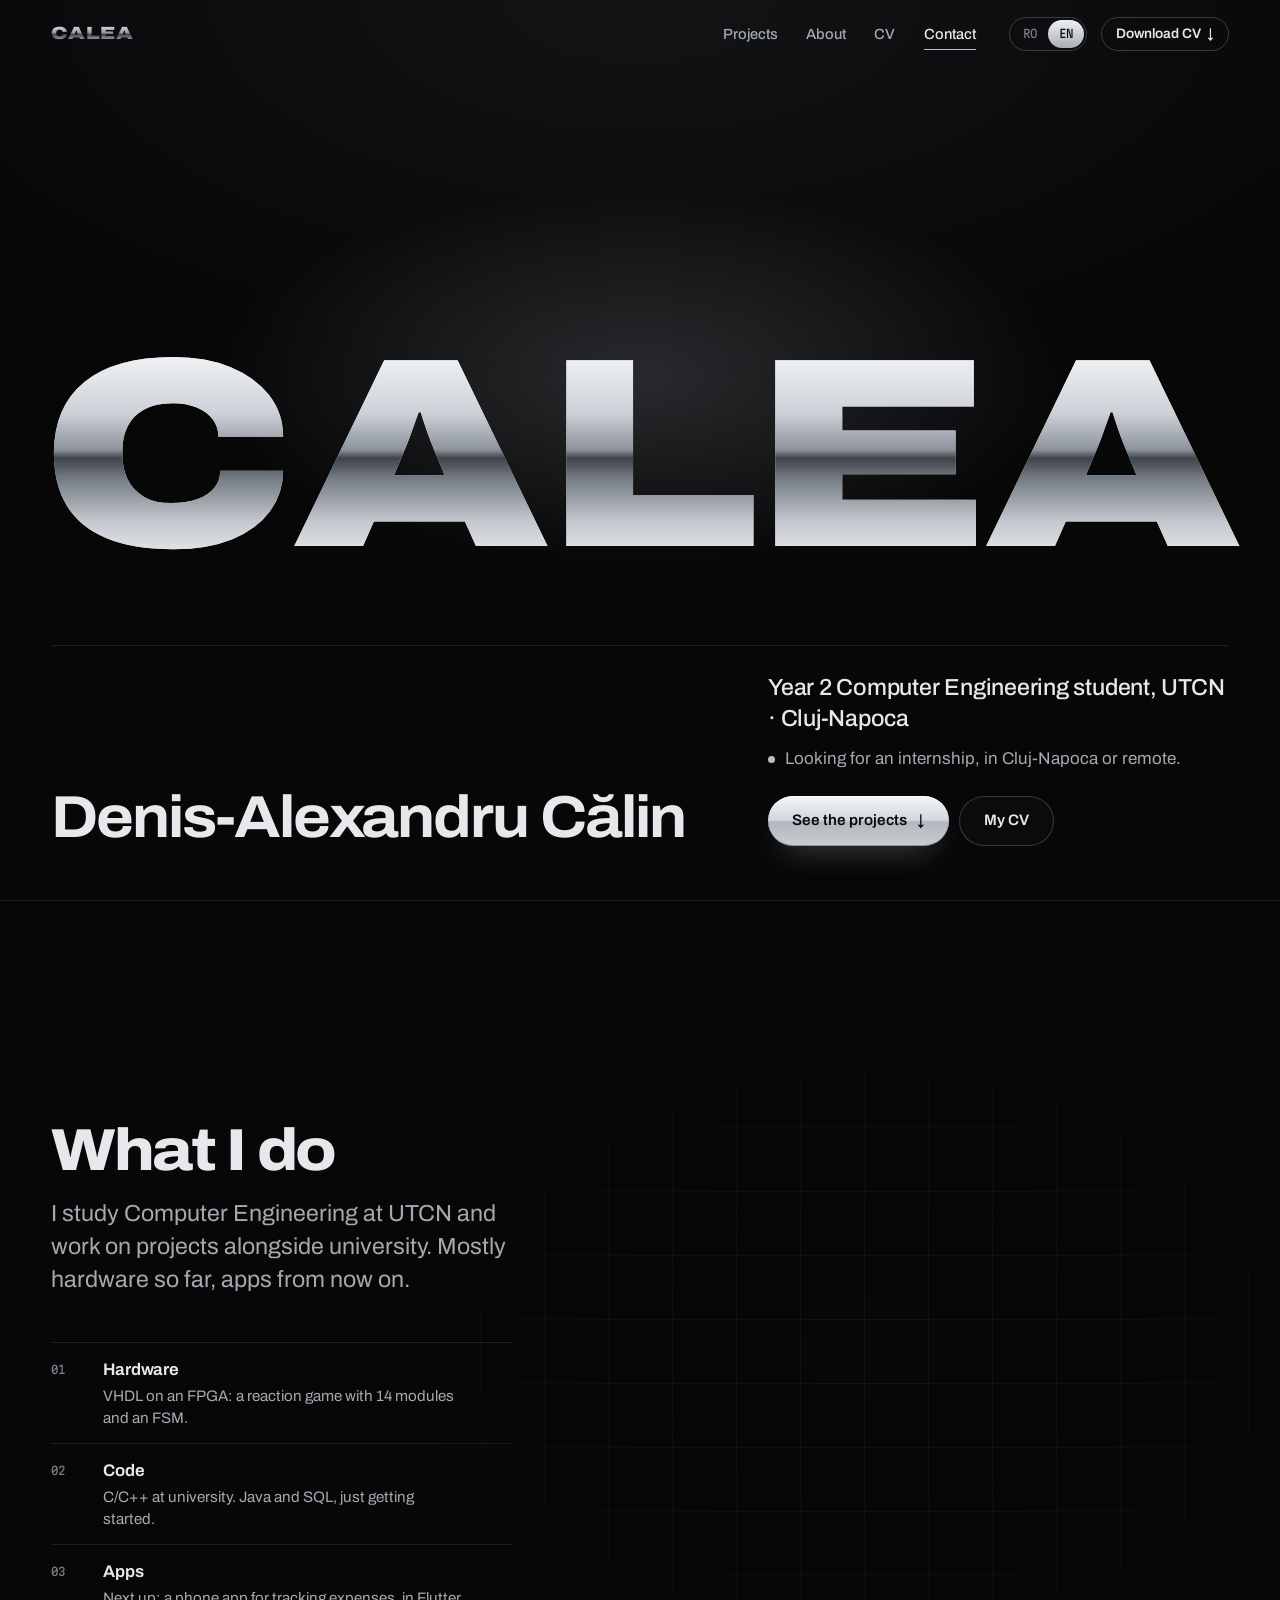
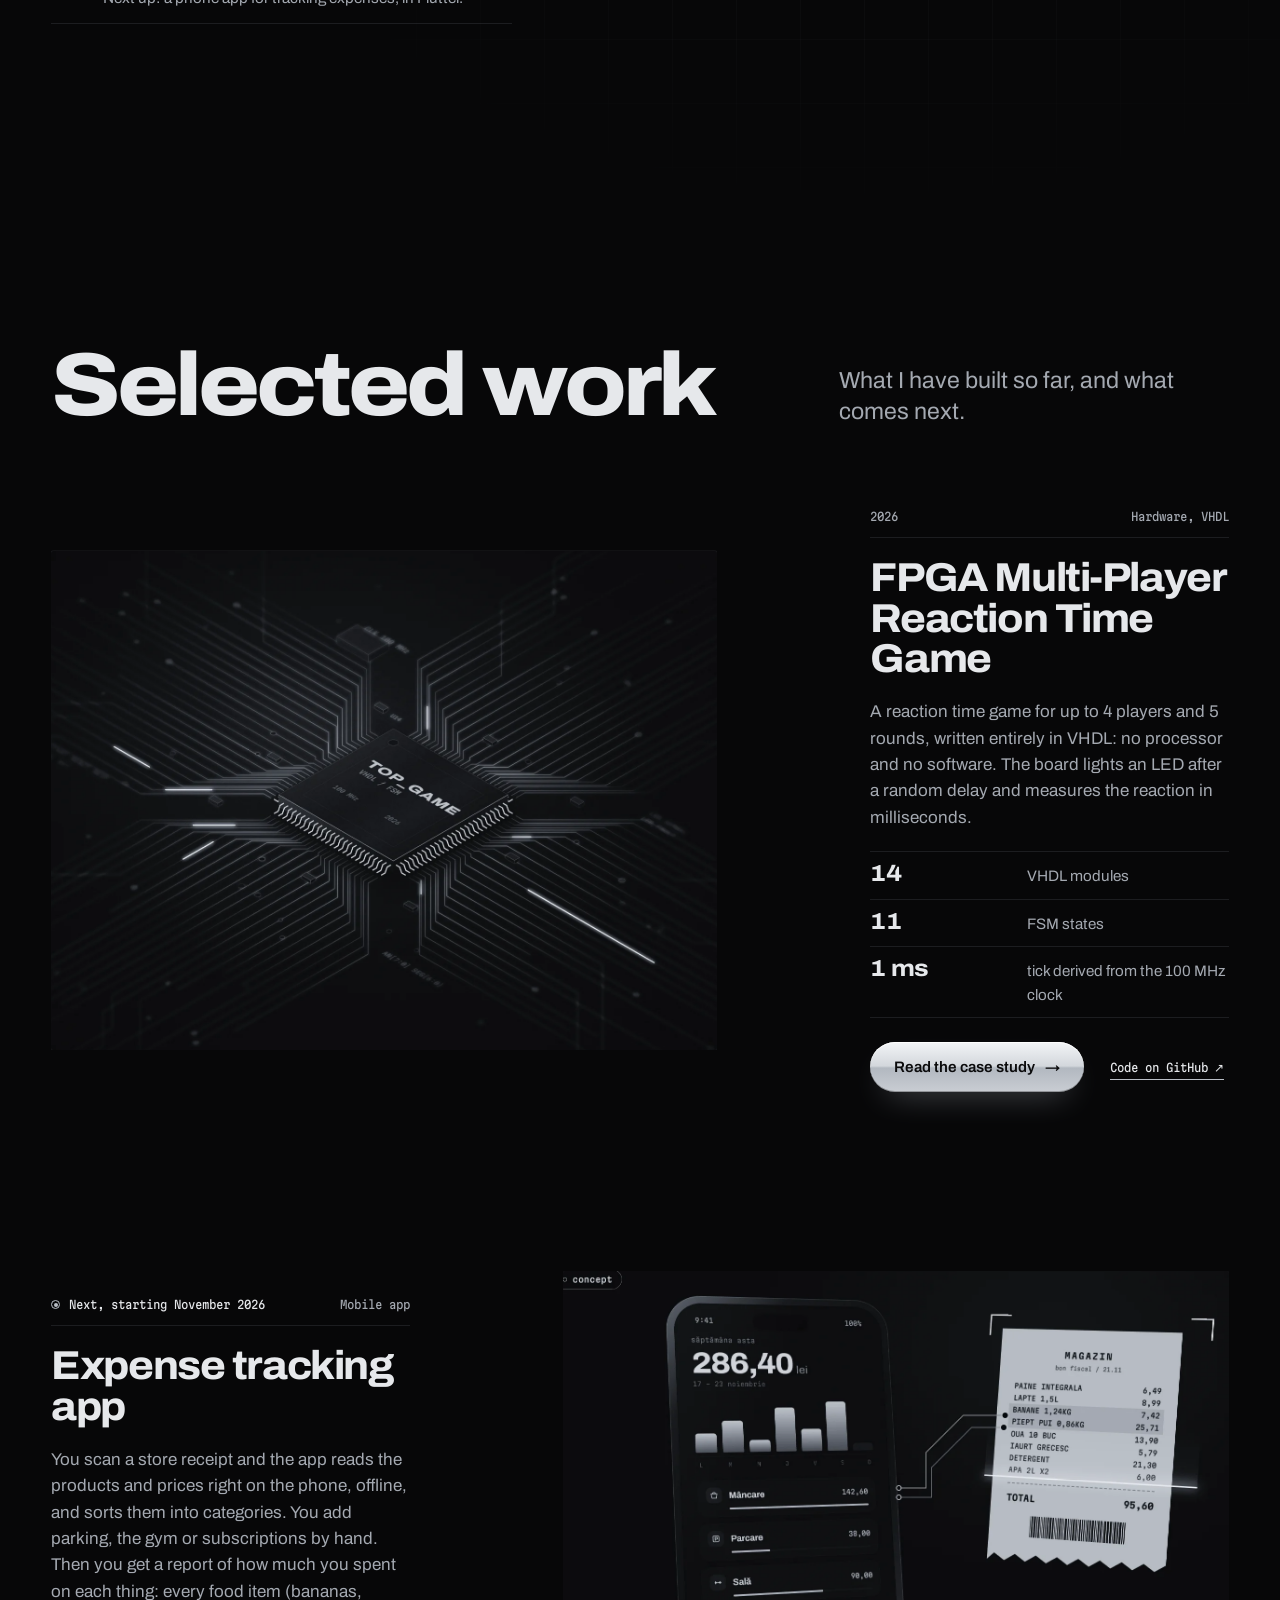
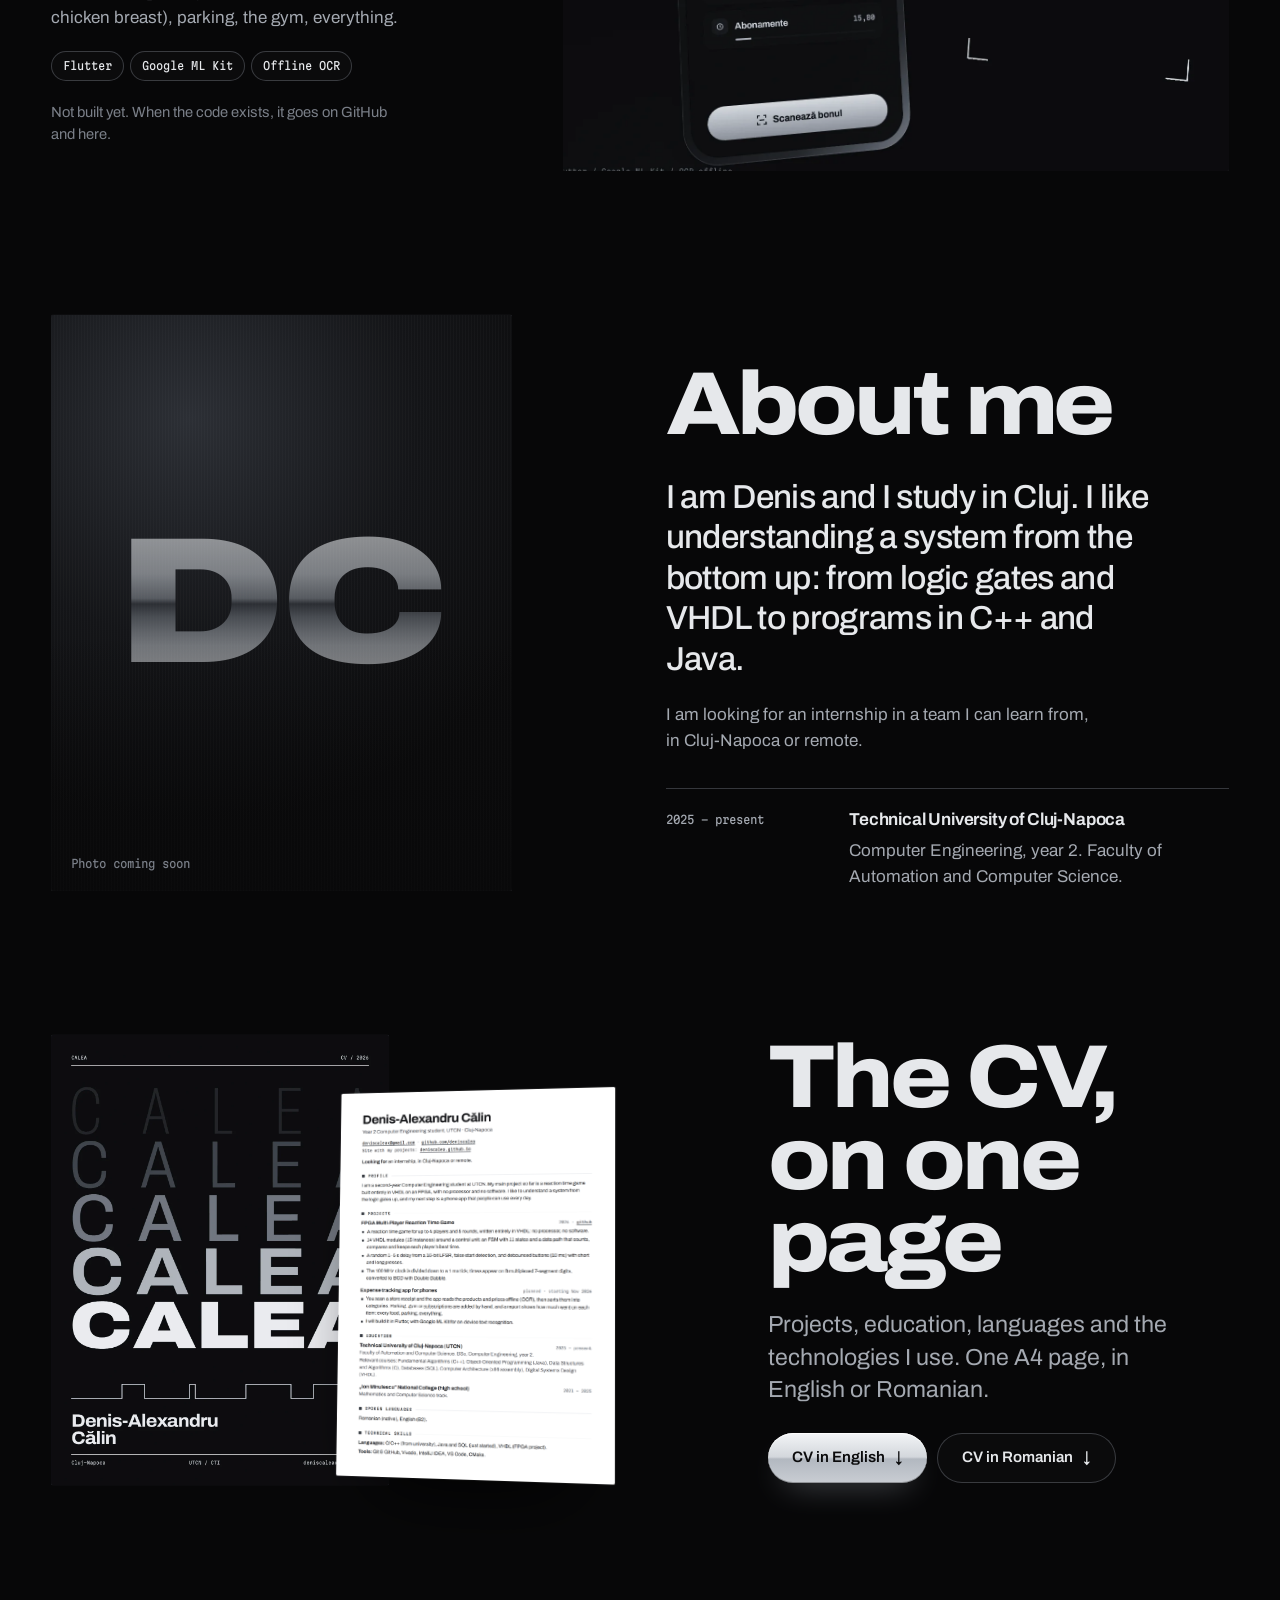
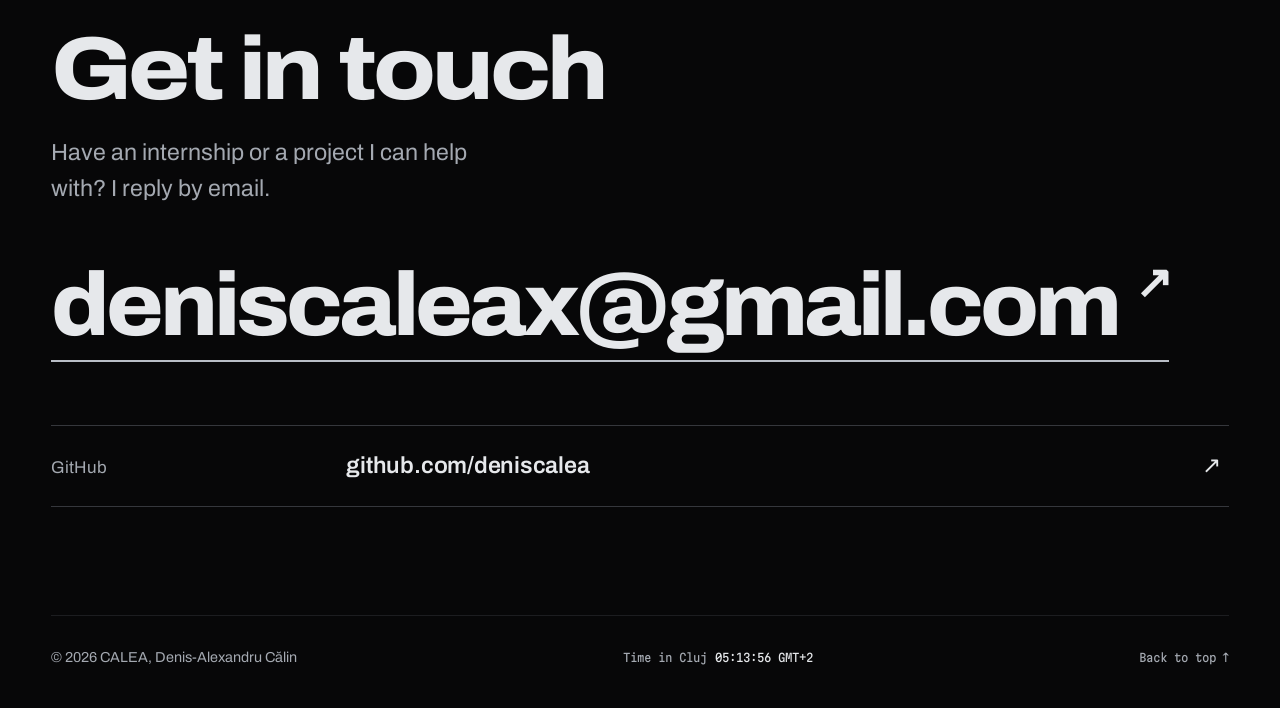
==== commit f133b8e2: "Versiunea 4: paletă grafit, raze WebGL, C 3D la scroll, aplicația de cheltuieli, CV nou Co-Authored-" ====
--- a/index.html
+++ b/index.html
@@ -1,13 +1,13 @@
 <!doctype html>
-<html lang="ro" class="snap">
+<html lang="ro">
 <head>
   <meta charset="utf-8">
   <meta name="viewport" content="width=device-width, initial-scale=1">
   <title>CALEA · Denis-Alexandru Călin</title>
-  <meta name="description" content="CALEA, portofoliul lui Denis-Alexandru Călin: student în anul 2 la Calculatoare și Tehnologia Informației (UTCN, Cluj-Napoca). Proiecte în VHDL pe FPGA, C++, Java și C. Caut un internship.">
+  <meta name="description" content="CALEA, portofoliul lui Denis-Alexandru Călin: student în anul 2 la Calculatoare (UTCN, Cluj-Napoca). Un joc de reacție scris în VHDL pe FPGA și o aplicație de cheltuieli în lucru. Caut un internship, în Cluj-Napoca sau remote.">
   <meta name="author" content="Denis-Alexandru Călin">
-  <meta name="color-scheme" content="dark light">
-  <meta name="theme-color" content="#000000">
+  <meta name="color-scheme" content="dark">
+  <meta name="theme-color" content="#070708">
   <link rel="canonical" href="https://deniscalea.github.io/">
 
   <meta property="og:type" content="website">
@@ -16,14 +16,14 @@
   <meta property="og:locale" content="ro_RO">
   <meta property="og:locale:alternate" content="en_US">
   <meta property="og:title" content="CALEA · Denis-Alexandru Călin">
-  <meta property="og:description" content="Student în anul 2 la CTI, UTCN Cluj-Napoca. De la VHDL pe FPGA la C++ și Java. Caut un internship.">
+  <meta property="og:description" content="Student în anul 2 la Calculatoare, UTCN Cluj-Napoca. De la porți logice în VHDL la aplicații. Caut un internship.">
   <meta property="og:image" content="https://deniscalea.github.io/assets/og.png">
   <meta property="og:image:width" content="1200">
   <meta property="og:image:height" content="630">
   <meta property="og:image:alt" content="CALEA, Denis-Alexandru Călin">
   <meta name="twitter:card" content="summary_large_image">
   <meta name="twitter:title" content="CALEA · Denis-Alexandru Călin">
-  <meta name="twitter:description" content="Student în anul 2 la CTI, UTCN Cluj-Napoca. De la VHDL pe FPGA la C++ și Java. Caut un internship.">
+  <meta name="twitter:description" content="Student în anul 2 la Calculatoare, UTCN Cluj-Napoca. De la porți logice în VHDL la aplicații. Caut un internship.">
   <meta name="twitter:image" content="https://deniscalea.github.io/assets/og.png">
 
   <link rel="icon" href="assets/favicon.svg" type="image/svg+xml">
@@ -31,39 +31,22 @@
   <link rel="preconnect" href="https://fonts.googleapis.com">
   <link rel="preconnect" href="https://fonts.gstatic.com" crossorigin>
   <link href="https://fonts.googleapis.com/css2?family=Archivo:wdth,wght@62..125,100..900&family=Martian+Mono:wdth,wght@75..112.5,300..600&display=swap" rel="stylesheet">
-  <link rel="stylesheet" href="assets/css/style.css?v=3.0">
+  <link rel="stylesheet" href="assets/css/style.css?v=4.0">
 
   <script>
-    /* Tema, limba și intro-ul se decid înainte de randare. Fără JS, conținutul rămâne vizibil. */
+    /* Limba se decide înainte de randare. Fără JS, conținutul rămâne vizibil (RO). */
     (function () {
-      var root = document.documentElement;
+      var root = document.documentElement, lang = null;
       root.classList.add('js');
-      var theme = null, lang = null, seen = '1';
-      try { theme = localStorage.getItem('theme'); lang = localStorage.getItem('lang'); } catch (e) {}
-      if (theme === 'light' || theme === 'dark') root.setAttribute('data-theme', theme);
-      if (lang !== 'ro' && lang !== 'en') {
-        var nav = (navigator.language || 'en').toLowerCase();
-        lang = nav.indexOf('ro') === 0 ? 'ro' : 'en';
-      }
+      try { lang = localStorage.getItem('lang'); } catch (e) {}
+      if (lang !== 'ro' && lang !== 'en') lang = (navigator.language || 'en').toLowerCase().indexOf('ro') === 0 ? 'ro' : 'en';
       root.setAttribute('lang', lang);
-      var reduce = window.matchMedia && window.matchMedia('(prefers-reduced-motion: reduce)').matches;
-      try { seen = sessionStorage.getItem('calea-intro'); } catch (e) { seen = '1'; }
-      if (!seen && !reduce) {
-        root.classList.add('intro');
-        try { sessionStorage.setItem('calea-intro', '1'); } catch (e) {}
-      }
     })();
   </script>
 </head>
 <body class="page-home">
   <a class="skip-link" href="#continut" data-i18n="skip">Sari la conținut</a>
 
-  <!-- Intro (≤1,5 s): un semnal trece ecranul, apare CALEA, apoi ecranul se închide ca un CRT. O dată pe sesiune. -->
-  <div class="intro-ov" aria-hidden="true">
-    <svg class="intro-sig" viewBox="0 0 1000 100" preserveAspectRatio="none"><path d="M0 70H380V22H620V70H1000" pathLength="1"/></svg>
-    <p class="intro-word"><span style="--i:0">C</span><span style="--i:1">A</span><span style="--i:2">L</span><span style="--i:3">E</span><span style="--i:4">A</span></p>
-  </div>
-
   <header class="site-header">
     <nav class="nav wrap" aria-label="Navigație principală" data-i18n-aria="nav.aria">
       <a class="brand" href="#acasa" aria-label="CALEA, înapoi sus" data-i18n-aria="brand.aria">CALEA</a>
@@ -75,11 +58,10 @@
 
       <div class="nav-panel" id="meniu">
         <ul class="nav-links">
-          <li><a href="#acasa"><span class="mono nav-num" aria-hidden="true">01</span><span class="nav-label" data-i18n="nav.home">Start</span></a></li>
-          <li><a href="#proiecte"><span class="mono nav-num" aria-hidden="true">02</span><span class="nav-label" data-i18n="nav.projects">Proiecte</span></a></li>
-          <li><a href="#studii"><span class="mono nav-num" aria-hidden="true">03</span><span class="nav-label" data-i18n="nav.studies">Studii</span></a></li>
-          <li><a href="#cv"><span class="mono nav-num" aria-hidden="true">04</span><span class="nav-label">CV</span></a></li>
-          <li><a href="#contact"><span class="mono nav-num" aria-hidden="true">05</span><span class="nav-label" data-i18n="nav.contact">Contact</span></a></li>
+          <li><a href="#proiecte" data-i18n="nav.projects">Proiecte</a></li>
+          <li><a href="#despre" data-i18n="nav.about">Despre</a></li>
+          <li><a href="#cv">CV</a></li>
+          <li><a href="#contact" data-i18n="nav.contact">Contact</a></li>
         </ul>
         <div class="nav-tools">
           <div class="lang-switch" role="group" aria-label="Limba site-ului" data-i18n-aria="lang.aria">
@@ -87,215 +69,191 @@
             <button type="button" class="lang-btn mono" data-lang="ro" aria-pressed="true" lang="ro" aria-label="Română">RO</button>
             <button type="button" class="lang-btn mono" data-lang="en" aria-pressed="false" lang="en" aria-label="English">EN</button>
           </div>
-          <button class="theme-toggle" type="button" aria-label="Comută tema" data-i18n-aria="theme.aria">
-            <span class="theme-dot" aria-hidden="true"></span>
-            <span class="theme-toggle-text mono" data-i18n="theme.label">Temă</span>
-          </button>
-          <a class="nav-cv mono" href="assets/CV_Denis_Calin_RO.pdf" download data-cv><span data-i18n="nav.cv">CV</span> <span aria-hidden="true">↓</span></a>
+          <a class="nav-cv" href="assets/CV_Denis_Calin_RO.pdf" download data-cv><span data-i18n="nav.cv">Descarcă CV</span> <span aria-hidden="true">↓</span></a>
         </div>
       </div>
     </nav>
   </header>
 
-  <!-- Indicator de progres: o linie de semnal care e „sus” la ecranul curent (decorativ; navigația reală e în header) -->
-  <div class="signal" aria-hidden="true">
-    <div class="signal-track"><span class="signal-fill"></span><span class="signal-high"></span></div>
-    <ol class="signal-steps">
-      <li><button type="button" tabindex="-1" data-go="acasa"><span class="mono">01</span><span class="signal-name" data-i18n="nav.home">Start</span></button></li>
-      <li><button type="button" tabindex="-1" data-go="proiecte"><span class="mono">02</span><span class="signal-name" data-i18n="nav.projects">Proiecte</span></button></li>
-      <li><button type="button" tabindex="-1" data-go="studii"><span class="mono">03</span><span class="signal-name" data-i18n="nav.studies">Studii</span></button></li>
-      <li><button type="button" tabindex="-1" data-go="cv"><span class="mono">04</span><span class="signal-name">CV</span></button></li>
-      <li><button type="button" tabindex="-1" data-go="contact"><span class="mono">05</span><span class="signal-name" data-i18n="nav.contact">Contact</span></button></li>
-    </ol>
-  </div>
-
   <main id="continut">
 
-    <!-- 01 START: câmp WebGL de trasee de semnal; wordmark-ul CALEA e desenat în shader (HTML-ul rămâne ca fallback) -->
-    <section class="screen hero" id="acasa" aria-labelledby="hero-titlu" data-reveal>
+    <!-- 1. HERO: raze de lumină WebGL care trec pe lângă literele CALEA (literele metalice sunt HTML, deasupra) -->
+    <section class="hero" id="acasa" aria-labelledby="hero-titlu">
       <canvas class="hero-gl" aria-hidden="true"></canvas>
+      <div class="hero-glow" aria-hidden="true"></div>
       <div class="wrap hero-inner">
-        <div class="hero-meta mono rule-b">
-          <span data-i18n="hero.meta2">Cluj-Napoca, România</span>
-          <span class="hero-status"><span class="status-sq" aria-hidden="true"></span><span data-i18n="hero.meta3">Disponibil pentru internship</span></span>
-        </div>
-
         <p class="wordmark" aria-hidden="true"><span class="m"><span style="--i:0">C</span></span><span class="m"><span style="--i:1">A</span></span><span class="m"><span style="--i:2">L</span></span><span class="m"><span style="--i:3">E</span></span><span class="m"><span style="--i:4">A</span></span></p>
 
         <div class="hero-grid">
-          <h1 id="hero-titlu" class="hero-name"><span class="m"><span style="--i:0">Denis-Alexandru</span></span><span class="m"><span style="--i:1">Călin</span></span></h1>
+          <h1 id="hero-titlu" class="hero-name"><span class="m"><span style="--i:0">Denis-Alexandru</span></span> <span class="m"><span style="--i:1">Călin</span></span></h1>
           <div class="hero-text">
-            <p class="hero-role mono" data-i18n="hero.role">Student la Calculatoare, software și hardware</p>
-            <p class="hero-lede" data-i18n="hero.lede">Construiesc sisteme complete, de la porți logice în VHDL pe FPGA până la aplicații în C++ și Java, și testez tot ce construiesc.</p>
+            <p class="hero-role" data-i18n="hero.role">Student în anul 2 la Calculatoare, UTCN · Cluj-Napoca</p>
+            <p class="hero-seek"><span class="status-dot" aria-hidden="true"></span><span data-i18n="hero.seek">Caut un internship, în Cluj-Napoca sau remote.</span></p>
             <div class="hero-actions">
               <a class="btn btn-primary magnetic" href="#proiecte"><span class="btn-in"><span data-i18n="hero.cta1">Vezi proiectele</span><span class="arrow" aria-hidden="true">↓</span></span></a>
-              <a class="btn btn-ghost magnetic" href="assets/CV_Denis_Calin_RO.pdf" download data-cv><span class="btn-in"><span data-i18n="hero.cta2">Descarcă CV</span><span class="arrow" aria-hidden="true">↓</span></span></a>
+              <a class="btn btn-ghost magnetic" href="#cv"><span class="btn-in"><span data-i18n="hero.cta2">CV-ul meu</span></span></a>
             </div>
           </div>
         </div>
-
-        <p class="hero-hint mono" aria-hidden="true"><span class="scroll-line"></span><span data-i18n="hero.scroll">Derulează</span><span class="hero-hint-gl" data-i18n="hero.touch">Mișcă mouse-ul peste trasee</span></p>
-      </div>
-    </section>
-
-    <!-- 02 PROIECTE: bandă orizontală, un proiect pe ecran -->
-    <section class="screen sec-projects" id="proiecte" aria-labelledby="proiecte-titlu" data-reveal>
-      <div class="wrap projects-inner">
-        <header class="rail-head">
-          <h2 class="sec-label mono" id="proiecte-titlu"><span>02</span> / <span data-i18n="nav.projects">Proiecte</span></h2>
-          <div class="rail-ctrl">
-            <p class="rail-count mono" aria-hidden="true"><span class="rail-cur">01</span> / <span class="rail-total">02</span></p>
-            <button class="rail-btn" type="button" data-dir="-1" aria-controls="rail" aria-label="Proiectul anterior" data-i18n-aria="rail.prev"><span aria-hidden="true">←</span></button>
-            <button class="rail-btn" type="button" data-dir="1" aria-controls="rail" aria-label="Proiectul următor" data-i18n-aria="rail.next"><span aria-hidden="true">→</span></button>
+      </div>
+    </section>
+
+    <!-- 2. SEMNUL: un „C” din CALEA construit din celule de grilă și trasee de PCB.
+         Pe scroll (secțiune înaltă + position: sticky) se rotește și se desface pe liniile grilei.
+         Fără WebGL / cu reduced-motion: desenul SVG static de mai jos. -->
+    <section class="sign" id="calea" aria-labelledby="calea-titlu">
+      <div class="sign-pin">
+        <div class="sign-stage" aria-hidden="true">
+          <canvas class="sign-gl"></canvas>
+          <svg class="sign-svg" viewBox="-20 -20 520 640" aria-hidden="true" focusable="false">
+          <defs><clipPath id="c-cells"><rect x="81" y="561" width="38" height="38"/><rect x="121" y="561" width="38" height="38"/><rect x="161" y="561" width="38" height="38"/><rect x="201" y="561" width="38" height="38"/><rect x="241" y="561" width="38" height="38"/><rect x="281" y="561" width="38" height="38"/><rect x="321" y="561" width="38" height="38"/><rect x="361" y="561" width="38" height="38"/><rect x="41" y="521" width="38" height="38"/><rect x="81" y="521" width="38" height="38"/><rect x="121" y="521" width="38" height="38"/><rect x="161" y="521" width="38" height="38"/><rect x="201" y="521" width="38" height="38"/><rect x="241" y="521" width="38" height="38"/><rect x="281" y="521" width="38" height="38"/><rect x="321" y="521" width="38" height="38"/><rect x="361" y="521" width="38" height="38"/><rect x="401" y="521" width="38" height="38"/><rect x="1" y="481" width="38" height="38"/><rect x="41" y="481" width="38" height="38"/><rect x="81" y="481" width="38" height="38"/><rect x="121" y="481" width="38" height="38"/><rect x="161" y="481" width="38" height="38"/><rect x="201" y="481" width="38" height="38"/><rect x="241" y="481" width="38" height="38"/><rect x="281" y="481" width="38" height="38"/><rect x="321" y="481" width="38" height="38"/><rect x="361" y="481" width="38" height="38"/><rect x="401" y="481" width="38" height="38"/><rect x="441" y="481" width="38" height="38"/><rect x="1" y="441" width="38" height="38"/><rect x="41" y="441" width="38" height="38"/><rect x="81" y="441" width="38" height="38"/><rect x="121" y="441" width="38" height="38"/><rect x="161" y="441" width="38" height="38"/><rect x="201" y="441" width="38" height="38"/><rect x="241" y="441" width="38" height="38"/><rect x="281" y="441" width="38" height="38"/><rect x="321" y="441" width="38" height="38"/><rect x="361" y="441" width="38" height="38"/><rect x="401" y="441" width="38" height="38"/><rect x="441" y="441" width="38" height="38"/><rect x="1" y="401" width="38" height="38"/><rect x="41" y="401" width="38" height="38"/><rect x="81" y="401" width="38" height="38"/><rect x="121" y="401" width="38" height="38"/><rect x="161" y="401" width="38" height="38"/><rect x="281" y="401" width="38" height="38"/><rect x="321" y="401" width="38" height="38"/><rect x="361" y="401" width="38" height="38"/><rect x="401" y="401" width="38" height="38"/><rect x="441" y="401" width="38" height="38"/><rect x="1" y="361" width="38" height="38"/><rect x="41" y="361" width="38" height="38"/><rect x="81" y="361" width="38" height="38"/><rect x="121" y="361" width="38" height="38"/><rect x="1" y="321" width="38" height="38"/><rect x="41" y="321" width="38" height="38"/><rect x="81" y="321" width="38" height="38"/><rect x="121" y="321" width="38" height="38"/><rect x="1" y="281" width="38" height="38"/><rect x="41" y="281" width="38" height="38"/><rect x="81" y="281" width="38" height="38"/><rect x="121" y="281" width="38" height="38"/><rect x="1" y="241" width="38" height="38"/><rect x="41" y="241" width="38" height="38"/><rect x="81" y="241" width="38" height="38"/><rect x="121" y="241" width="38" height="38"/><rect x="1" y="201" width="38" height="38"/><rect x="41" y="201" width="38" height="38"/><rect x="81" y="201" width="38" height="38"/><rect x="121" y="201" width="38" height="38"/><rect x="1" y="161" width="38" height="38"/><rect x="41" y="161" width="38" height="38"/><rect x="81" y="161" width="38" height="38"/><rect x="121" y="161" width="38" height="38"/><rect x="161" y="161" width="38" height="38"/><rect x="281" y="161" width="38" height="38"/><rect x="321" y="161" width="38" height="38"/><rect x="361" y="161" width="38" height="38"/><rect x="401" y="161" width="38" height="38"/><rect x="441" y="161" width="38" height="38"/><rect x="1" y="121" width="38" height="38"/><rect x="41" y="121" width="38" height="38"/><rect x="81" y="121" width="38" height="38"/><rect x="121" y="121" width="38" height="38"/><rect x="161" y="121" width="38" height="38"/><rect x="201" y="121" width="38" height="38"/><rect x="241" y="121" width="38" height="38"/><rect x="281" y="121" width="38" height="38"/><rect x="321" y="121" width="38" height="38"/><rect x="361" y="121" width="38" height="38"/><rect x="401" y="121" width="38" height="38"/><rect x="441" y="121" width="38" height="38"/><rect x="1" y="81" width="38" height="38"/><rect x="41" y="81" width="38" height="38"/><rect x="81" y="81" width="38" height="38"/><rect x="121" y="81" width="38" height="38"/><rect x="161" y="81" width="38" height="38"/><rect x="201" y="81" width="38" height="38"/><rect x="241" y="81" width="38" height="38"/><rect x="281" y="81" width="38" height="38"/><rect x="321" y="81" width="38" height="38"/><rect x="361" y="81" width="38" height="38"/><rect x="401" y="81" width="38" height="38"/><rect x="441" y="81" width="38" height="38"/><rect x="41" y="41" width="38" height="38"/><rect x="81" y="41" width="38" height="38"/><rect x="121" y="41" width="38" height="38"/><rect x="161" y="41" width="38" height="38"/><rect x="201" y="41" width="38" height="38"/><rect x="241" y="41" width="38" height="38"/><rect x="281" y="41" width="38" height="38"/><rect x="321" y="41" width="38" height="38"/><rect x="361" y="41" width="38" height="38"/><rect x="401" y="41" width="38" height="38"/><rect x="81" y="1" width="38" height="38"/><rect x="121" y="1" width="38" height="38"/><rect x="161" y="1" width="38" height="38"/><rect x="201" y="1" width="38" height="38"/><rect x="241" y="1" width="38" height="38"/><rect x="281" y="1" width="38" height="38"/><rect x="321" y="1" width="38" height="38"/><rect x="361" y="1" width="38" height="38"/></clipPath>
+            <linearGradient id="c-steel" x1="0" y1="0" x2="1" y2="1"><stop offset="0" stop-color="#3a3e45"/><stop offset=".5" stop-color="#17181b"/><stop offset="1" stop-color="#2c2f35"/></linearGradient></defs>
+          <g class="sign-cells" fill="url(#c-steel)" stroke="rgba(200,210,225,.22)"><rect x="81" y="561" width="38" height="38"/><rect x="121" y="561" width="38" height="38"/><rect x="161" y="561" width="38" height="38"/><rect x="201" y="561" width="38" height="38"/><rect x="241" y="561" width="38" height="38"/><rect x="281" y="561" width="38" height="38"/><rect x="321" y="561" width="38" height="38"/><rect x="361" y="561" width="38" height="38"/><rect x="41" y="521" width="38" height="38"/><rect x="81" y="521" width="38" height="38"/><rect x="121" y="521" width="38" height="38"/><rect x="161" y="521" width="38" height="38"/><rect x="201" y="521" width="38" height="38"/><rect x="241" y="521" width="38" height="38"/><rect x="281" y="521" width="38" height="38"/><rect x="321" y="521" width="38" height="38"/><rect x="361" y="521" width="38" height="38"/><rect x="401" y="521" width="38" height="38"/><rect x="1" y="481" width="38" height="38"/><rect x="41" y="481" width="38" height="38"/><rect x="81" y="481" width="38" height="38"/><rect x="121" y="481" width="38" height="38"/><rect x="161" y="481" width="38" height="38"/><rect x="201" y="481" width="38" height="38"/><rect x="241" y="481" width="38" height="38"/><rect x="281" y="481" width="38" height="38"/><rect x="321" y="481" width="38" height="38"/><rect x="361" y="481" width="38" height="38"/><rect x="401" y="481" width="38" height="38"/><rect x="441" y="481" width="38" height="38"/><rect x="1" y="441" width="38" height="38"/><rect x="41" y="441" width="38" height="38"/><rect x="81" y="441" width="38" height="38"/><rect x="121" y="441" width="38" height="38"/><rect x="161" y="441" width="38" height="38"/><rect x="201" y="441" width="38" height="38"/><rect x="241" y="441" width="38" height="38"/><rect x="281" y="441" width="38" height="38"/><rect x="321" y="441" width="38" height="38"/><rect x="361" y="441" width="38" height="38"/><rect x="401" y="441" width="38" height="38"/><rect x="441" y="441" width="38" height="38"/><rect x="1" y="401" width="38" height="38"/><rect x="41" y="401" width="38" height="38"/><rect x="81" y="401" width="38" height="38"/><rect x="121" y="401" width="38" height="38"/><rect x="161" y="401" width="38" height="38"/><rect x="281" y="401" width="38" height="38"/><rect x="321" y="401" width="38" height="38"/><rect x="361" y="401" width="38" height="38"/><rect x="401" y="401" width="38" height="38"/><rect x="441" y="401" width="38" height="38"/><rect x="1" y="361" width="38" height="38"/><rect x="41" y="361" width="38" height="38"/><rect x="81" y="361" width="38" height="38"/><rect x="121" y="361" width="38" height="38"/><rect x="1" y="321" width="38" height="38"/><rect x="41" y="321" width="38" height="38"/><rect x="81" y="321" width="38" height="38"/><rect x="121" y="321" width="38" height="38"/><rect x="1" y="281" width="38" height="38"/><rect x="41" y="281" width="38" height="38"/><rect x="81" y="281" width="38" height="38"/><rect x="121" y="281" width="38" height="38"/><rect x="1" y="241" width="38" height="38"/><rect x="41" y="241" width="38" height="38"/><rect x="81" y="241" width="38" height="38"/><rect x="121" y="241" width="38" height="38"/><rect x="1" y="201" width="38" height="38"/><rect x="41" y="201" width="38" height="38"/><rect x="81" y="201" width="38" height="38"/><rect x="121" y="201" width="38" height="38"/><rect x="1" y="161" width="38" height="38"/><rect x="41" y="161" width="38" height="38"/><rect x="81" y="161" width="38" height="38"/><rect x="121" y="161" width="38" height="38"/><rect x="161" y="161" width="38" height="38"/><rect x="281" y="161" width="38" height="38"/><rect x="321" y="161" width="38" height="38"/><rect x="361" y="161" width="38" height="38"/><rect x="401" y="161" width="38" height="38"/><rect x="441" y="161" width="38" height="38"/><rect x="1" y="121" width="38" height="38"/><rect x="41" y="121" width="38" height="38"/><rect x="81" y="121" width="38" height="38"/><rect x="121" y="121" width="38" height="38"/><rect x="161" y="121" width="38" height="38"/><rect x="201" y="121" width="38" height="38"/><rect x="241" y="121" width="38" height="38"/><rect x="281" y="121" width="38" height="38"/><rect x="321" y="121" width="38" height="38"/><rect x="361" y="121" width="38" height="38"/><rect x="401" y="121" width="38" height="38"/><rect x="441" y="121" width="38" height="38"/><rect x="1" y="81" width="38" height="38"/><rect x="41" y="81" width="38" height="38"/><rect x="81" y="81" width="38" height="38"/><rect x="121" y="81" width="38" height="38"/><rect x="161" y="81" width="38" height="38"/><rect x="201" y="81" width="38" height="38"/><rect x="241" y="81" width="38" height="38"/><rect x="281" y="81" width="38" height="38"/><rect x="321" y="81" width="38" height="38"/><rect x="361" y="81" width="38" height="38"/><rect x="401" y="81" width="38" height="38"/><rect x="441" y="81" width="38" height="38"/><rect x="41" y="41" width="38" height="38"/><rect x="81" y="41" width="38" height="38"/><rect x="121" y="41" width="38" height="38"/><rect x="161" y="41" width="38" height="38"/><rect x="201" y="41" width="38" height="38"/><rect x="241" y="41" width="38" height="38"/><rect x="281" y="41" width="38" height="38"/><rect x="321" y="41" width="38" height="38"/><rect x="361" y="41" width="38" height="38"/><rect x="401" y="41" width="38" height="38"/><rect x="81" y="1" width="38" height="38"/><rect x="121" y="1" width="38" height="38"/><rect x="161" y="1" width="38" height="38"/><rect x="201" y="1" width="38" height="38"/><rect x="241" y="1" width="38" height="38"/><rect x="281" y="1" width="38" height="38"/><rect x="321" y="1" width="38" height="38"/><rect x="361" y="1" width="38" height="38"/></g>
+          <g class="sign-traces" clip-path="url(#c-cells)" fill="none" stroke="#c4c9d0" stroke-width="2.4"><path d="M340.0 408.3 L340.0 191.7 L288.3 140.0 L191.7 140.0 L140.0 191.7 L140.0 408.3 L191.7 460.0 L288.3 460.0Z"/><path d="M360.0 416.6 L360.0 183.4 L296.6 120.0 L183.4 120.0 L120.0 183.4 L120.0 416.6 L183.4 480.0 L296.6 480.0Z"/><path d="M380.0 424.9 L380.0 175.1 L304.9 100.0 L175.1 100.0 L100.0 175.1 L100.0 424.9 L175.1 500.0 L304.9 500.0Z"/><path d="M400.0 433.1 L400.0 166.9 L313.1 80.0 L166.9 80.0 L80.0 166.9 L80.0 433.1 L166.9 520.0 L313.1 520.0Z"/><path d="M420.0 441.4 L420.0 158.6 L321.4 60.0 L158.6 60.0 L60.0 158.6 L60.0 441.4 L158.6 540.0 L321.4 540.0Z"/><path d="M440.0 449.7 L440.0 150.3 L329.7 40.0 L150.3 40.0 L40.0 150.3 L40.0 449.7 L150.3 560.0 L329.7 560.0Z"/><path d="M460.0 458.0 L460.0 142.0 L338.0 20.0 L142.0 20.0 L20.0 142.0 L20.0 458.0 L142.0 580.0 L338.0 580.0Z"/></g>
+        </svg>
+        </div>
+        <div class="wrap sign-copy">
+          <h2 class="sign-title" id="calea-titlu" data-i18n="sign.title">Ce fac</h2>
+          <p class="sign-lede" data-i18n="sign.lede">Studiez Calculatoare la UTCN și lucrez la proiecte pe lângă facultate. Până acum mai mult hardware, de acum și aplicații.</p>
+          <ol class="sign-steps">
+            <li class="is-on"><span class="step-n mono" aria-hidden="true">01</span><b data-i18n="sign.s1h">Hardware</b><span data-i18n="sign.s1">VHDL pe FPGA: un joc de reacție cu 14 module și un FSM.</span></li>
+            <li><span class="step-n mono" aria-hidden="true">02</span><b data-i18n="sign.s2h">Cod</b><span data-i18n="sign.s2">C/C++ la facultate. Java și SQL, abia la început.</span></li>
+            <li><span class="step-n mono" aria-hidden="true">03</span><b data-i18n="sign.s3h">Aplicații</b><span data-i18n="sign.s3">Urmează o aplicație de telefon pentru cheltuieli, în Flutter.</span></li>
+          </ol>
+        </div>
+      </div>
+    </section>
+
+    <!-- 3. PROIECTE: carduri mari cu imagine -->
+    <section class="sec sec-work" id="proiecte" aria-labelledby="proiecte-titlu">
+      <div class="wrap">
+        <header class="sec-head" data-reveal="once">
+          <h2 class="sec-title split" id="proiecte-titlu" data-i18n="work.title">Proiecte</h2>
+          <p class="sec-note lift" data-i18n="work.note">Ce am construit până acum și ce urmează.</p>
+        </header>
+
+        <div class="works">
+          <!-- P1: FPGA -->
+          <article class="work" aria-labelledby="p1-titlu" data-reveal="once">
+            <a class="work-media curtain" href="proiecte/fpga.html" tabindex="-1" aria-hidden="true">
+              <span class="frame"><img class="fx par" src="assets/img/fpga-chip.webp" width="1600" height="1200" loading="lazy" decoding="async"
+                   alt="Randare izometrică în grafit și argint a unui cip FPGA marcat TOP_GAME, cu trasee care pleacă din pini" data-i18n-alt="p1.img"></span>
+            </a>
+            <div class="work-body">
+              <p class="work-meta mono"><span>2026</span><span data-i18n="p1.kind">Hardware, VHDL</span></p>
+              <h3 class="work-title split" id="p1-titlu" data-i18n="p1.title">Joc de reacție multi-player pe FPGA</h3>
+              <p class="work-desc lift" data-i18n="p1.desc">Un joc de timp de reacție pentru până la 4 jucători și 5 runde, scris integral în VHDL: fără procesor și fără software. Placa aprinde un LED după o întârziere aleatoare și măsoară reacția în milisecunde.</p>
+              <ul class="specs lift">
+                <li><span class="spec-n"><span class="count" data-to="14">14</span></span><span class="spec-l" data-i18n="p1.s1">module VHDL</span></li>
+                <li><span class="spec-n"><span class="count" data-to="11">11</span></span><span class="spec-l" data-i18n="p1.s2">stări în FSM</span></li>
+                <li><span class="spec-n">1 ms</span><span class="spec-l" data-i18n="p1.s3">tick obținut din ceasul de 100 MHz</span></li>
+              </ul>
+              <div class="work-actions lift">
+                <a class="btn btn-primary magnetic" href="proiecte/fpga.html"><span class="btn-in"><span data-i18n="p1.case">Vezi studiul de caz</span><span class="arrow arrow-r" aria-hidden="true">→</span></span></a>
+                <a class="text-link mono" href="https://github.com/deniscalea/FPGA-Multi-Player-Reaction-Time-Game" target="_blank" rel="noopener noreferrer"><span data-i18n="link.code">Codul pe GitHub</span> <span aria-hidden="true">↗</span><span class="visually-hidden" data-i18n="link.newtab"> (se deschide într-un tab nou)</span></a>
+              </div>
+            </div>
+          </article>
+
+          <!-- P2: aplicația de cheltuieli. PLANIFICATĂ, nu e construită: rămâne marcată „Urmează” până există cod. -->
+          <article class="work work-next" aria-labelledby="p2-titlu" data-reveal="once">
+            <div class="work-media curtain">
+              <span class="frame"><img class="fx par" src="assets/img/next-app.webp" width="1600" height="1200" loading="lazy" decoding="async"
+                   alt="Imagine-concept: un telefon cu raportul de cheltuieli al săptămânii, pe categorii, lângă un bon de casă scanat" data-i18n-alt="p2.img"></span>
+            </div>
+            <div class="work-body">
+              <p class="work-meta mono"><span class="state"><span class="state-dot" aria-hidden="true"></span><span data-i18n="p2.state">Urmează, start în noiembrie 2026</span></span><span data-i18n="p2.kind">Aplicație mobilă</span></p>
+              <h3 class="work-title split" id="p2-titlu" data-i18n="p2.title">Aplicație de cheltuieli</h3>
+              <p class="work-desc lift" data-i18n="p2.desc">Scanezi bonul de la casă, iar aplicația citește produsele și prețurile direct pe telefon, fără internet, și le pune pe categorii. Adaugi de mână parcarea, sala sau abonamentele. Apoi primești un raport cu cât ai dat pe fiecare lucru în parte: pe fiecare aliment (banane, piept de pui), pe parcare, pe sală, pe tot.</p>
+              <ul class="tags lift" aria-label="Tehnologii planificate" data-i18n-aria="p2.tags">
+                <li>Flutter</li><li>Google ML Kit</li><li data-i18n="p2.t3">OCR offline</li>
+              </ul>
+              <p class="work-note lift" data-i18n="p2.note">Încă nu e construită. Când apare codul, îl pun pe GitHub și aici.</p>
+            </div>
+          </article>
+        </div>
+      </div>
+    </section>
+
+    <!-- 4. DESPRE + STUDII -->
+    <section class="sec sec-about" id="despre" aria-labelledby="despre-titlu" data-reveal="once">
+      <div class="wrap about">
+        <figure class="portrait curtain">
+          <span class="frame">
+            <!-- TODO Denis: pune poza în assets/img/denis.jpg (portret, ideal 1200×1500), apoi decomentează linia de mai jos
+                 și șterge blocul .portrait-empty. CSS-ul o face automat monocromă.
+            <img class="par" src="assets/img/denis.jpg" width="1200" height="1500" loading="lazy" decoding="async" alt="Denis-Alexandru Călin" data-i18n-alt="about.img">
+            -->
+            <span class="portrait-empty" aria-hidden="true">
+              <span class="pe-mono">DC</span>
+              <span class="pe-note mono" data-i18n="about.photo">Fotografia vine în curând</span>
+            </span>
+          </span>
+        </figure>
+        <div class="about-text">
+          <h2 class="sec-title split" id="despre-titlu" data-i18n="about.title">Despre mine</h2>
+          <p class="about-lede lift" data-i18n="about.lede">Sunt Denis și studiez la Cluj. Îmi place să înțeleg un sistem de jos în sus: de la porți logice și VHDL până la programe în C++ și Java.</p>
+          <p class="about-p lift" data-i18n="about.p">Caut un internship într-o echipă de la care să învăț, în Cluj-Napoca sau remote.</p>
+          <dl class="study lift">
+            <dt class="mono" data-i18n="about.when">2025 – prezent</dt>
+            <dd>
+              <b data-i18n="about.school">Universitatea Tehnică din Cluj-Napoca</b>
+              <span data-i18n="about.prog">Calculatoare și Tehnologia Informației, anul 2. Facultatea de Automatică și Calculatoare.</span>
+            </dd>
+          </dl>
+        </div>
+      </div>
+    </section>
+
+    <!-- 5. CV -->
+    <section class="sec sec-cv" id="cv" aria-labelledby="cv-titlu" data-reveal="once">
+      <div class="wrap cvbox">
+        <div class="cv-fig">
+          <span class="cv-poster curtain" aria-hidden="true"><span class="frame"><img src="assets/img/poster.webp" width="1200" height="1600" loading="lazy" decoding="async" alt=""></span></span>
+          <a class="cv-preview" href="assets/CV_Denis_Calin_RO.pdf" target="_blank" rel="noopener" data-cv>
+            <img src="assets/cv-preview-ro.png" width="1588" height="2246" loading="lazy" decoding="async" data-cv-img
+                 alt="Previzualizare: CV-ul, o pagină A4" data-i18n-alt="cv.alt">
+            <span class="visually-hidden" data-i18n="cv.open">Deschide CV-ul (PDF) într-un tab nou</span>
+          </a>
+        </div>
+        <div class="cv-text">
+          <h2 class="sec-title split" id="cv-titlu" data-i18n="cv.title">CV, pe o pagină</h2>
+          <p class="cv-lead lift" data-i18n="cv.lead">Proiectele, studiile, limbile și ce tehnologii folosesc. O pagină A4, în română sau în engleză.</p>
+          <div class="cv-actions lift">
+            <a class="btn btn-primary magnetic" href="assets/CV_Denis_Calin_EN.pdf" download><span class="btn-in"><span data-i18n="cv.en">CV în engleză</span><span class="arrow" aria-hidden="true">↓</span></span></a>
+            <a class="btn btn-ghost magnetic" href="assets/CV_Denis_Calin_RO.pdf" download><span class="btn-in"><span data-i18n="cv.ro">CV în română</span><span class="arrow" aria-hidden="true">↓</span></span></a>
           </div>
-          <span class="rail-progress rule" aria-hidden="true"><span class="rail-bar"></span></span>
-          <p class="rail-live visually-hidden" aria-live="polite"></p>
-        </header>
-
-        <div class="rail-wrap" aria-roledescription="carusel" aria-label="Proiecte" data-i18n-aria="rail.aria" data-i18n-rd="rail.rd">
-          <ul class="rail" id="rail" tabindex="0" data-cursor="drag">
-
-            <!-- P.01 FPGA -->
-            <li class="slide" role="group" aria-roledescription="slide" aria-label="1 din 2" data-i18n-slide="1">
-              <article class="proj" aria-labelledby="p1-titlu">
-                <figure class="proj-visual">
-                  <a class="curtain" href="proiecte/fpga.html" data-cursor="view" tabindex="-1" aria-hidden="true">
-                    <span class="frame"><img class="fx" src="assets/img/fpga-chip.webp" width="1600" height="1200" loading="lazy" decoding="async"
-                         alt="Randare izometrică alb-negru a unui cip FPGA marcat TOP_GAME, cu trasee care pleacă din pini" data-i18n-alt="p1.img"></span>
-                  </a>
-                  <figcaption class="mono fig-cap"><span data-i18n="p1.cap">TOP_GAME, entitatea de top din proiect</span><span>fig. 01</span></figcaption>
-                </figure>
-
-                <div class="proj-text">
-                  <p class="proj-meta mono rule-b"><span>P.01</span><span>2026</span></p>
-                  <h3 class="proj-title split" id="p1-titlu" data-i18n="p1.title">Joc de reacție multi-player pe FPGA</h3>
-                  <p class="proj-desc lift" data-i18n="p1.desc">Joc hardware de timp de reacție pentru până la 4 jucători și 5 runde, scris integral în VHDL, fără niciun strat software, coordonat de o unitate de control FSM.</p>
-                  <ul class="specs lift">
-                    <li><span class="spec-n"><span class="count" data-to="14">14</span></span><span class="spec-l mono" data-i18n="p1.s1">module VHDL</span></li>
-                    <li><span class="spec-n"><span class="count" data-to="11">11</span></span><span class="spec-l mono" data-i18n="p1.s4">stări în FSM</span></li>
-                    <li><span class="spec-n"><span class="count" data-to="100">100</span></span><span class="spec-l mono" data-i18n="p1.s3">MHz, divizat la un tick de 1 ms</span></li>
-                  </ul>
-                  <ul class="tags lift" aria-label="Tehnologii" data-i18n-aria="tags.aria">
-                    <li>VHDL</li><li>FPGA</li><li>Vivado</li><li>FSM</li>
-                  </ul>
-                  <div class="proj-actions lift">
-                    <a class="btn btn-primary magnetic" href="proiecte/fpga.html" data-cursor="view"><span class="btn-in"><span data-i18n="p1.case">Vezi studiul de caz</span><span class="arrow arrow-r" aria-hidden="true">→</span></span></a>
-                    <a class="proj-link mono" href="https://github.com/deniscalea/FPGA-Multi-Player-Reaction-Time-Game" target="_blank" rel="noopener noreferrer"><span data-i18n="link.code">Codul pe GitHub</span> <span aria-hidden="true">↗</span><span class="visually-hidden" data-i18n="link.newtab"> (se deschide într-un tab nou)</span></a>
-                  </div>
-                </div>
-              </article>
-            </li>
-
-            <!-- TODO Denis: proiect OOP/C/VBA, decomentează când ai detaliile.
-                 Copiază slide-ul P.01, pune-l înaintea slide-ului „În curând”, schimbă textele RO aici și pe cele EN în assets/js/main.js,
-                 apoi actualizează aria-label="N din M" și data-i18n-slide pe toate slide-urile. Imaginea intră în assets/img/ (sursa în art/).
-                 Idei de conținut din vechile carduri:
-                 - Java · Proiect de programare orientată pe obiecte (clase, moștenire, încapsulare) · link GitHub · an
-                 - C · Structuri de date în C (memorie gestionată manual, pointeri) · link GitHub · an
-                 - VBA · Automatizare cu VBA (sarcini repetitive în Microsoft Office) · link · an
-            -->
-
-            <!-- Card final: site-ul rămâne deschis la proiecte noi -->
-            <li class="slide slide-soon" role="group" aria-roledescription="slide" aria-label="2 din 2" data-i18n-slide="2">
-              <div class="soon">
-                <p class="soon-k mono">P.02</p>
-                <p class="soon-title" data-i18n="soon.title">În curând</p>
-                <p class="soon-text" data-i18n="soon.text">Lucrez la următoarele proiecte. Între timp, tot ce am publicat e pe GitHub.</p>
-                <a class="proj-link mono" href="https://github.com/deniscalea" target="_blank" rel="noopener noreferrer">github.com/deniscalea <span aria-hidden="true">↗</span><span class="visually-hidden" data-i18n="link.newtab"> (se deschide într-un tab nou)</span></a>
-              </div>
-            </li>
-          </ul>
-        </div>
-      </div>
-    </section>
-
-    <!-- 03 STUDII -->
-    <section class="screen sec" id="studii" aria-labelledby="studii-titlu" data-reveal>
-      <div class="wrap screen-inner">
-        <header class="sec-head rule-t">
-          <p class="sec-label mono"><span>03</span> / <span data-i18n="nav.studies">Studii</span></p>
-          <h2 class="sec-title split" id="studii-titlu" data-i18n="studies.title">Ce studiez</h2>
-        </header>
-        <div class="study">
-          <figure class="study-fig">
-            <span class="curtain"><span class="frame"><img class="fx" src="assets/img/gates.webp" width="1600" height="1100" loading="lazy" decoding="async"
-                 alt="Schemă a unui semi-sumator din două porți logice, XOR și AND, desenată cu alb pe hârtie milimetrică neagră, peste conturul literelor UTCN" data-i18n-alt="studies.img"></span></span>
-            <figcaption class="mono fig-cap"><span data-i18n="studies.cap">Semi-sumator: S = A ⊕ B, C = A · B</span><span>fig. 02</span></figcaption>
-          </figure>
-          <div class="study-text lift">
-            <p class="study-big" aria-hidden="true">UTCN</p>
-            <p class="study-when mono rule-b" data-i18n="studies.when1">2025 – prezent, anul 2</p>
-            <h3 class="study-title" data-i18n="studies.school1">Universitatea Tehnică din Cluj-Napoca</h3>
-            <p class="study-sub" data-i18n="studies.sub1">Licență în Calculatoare și Tehnologia Informației, Facultatea de Automatică și Calculatoare.</p>
-          </div>
-        </div>
-      </div>
-    </section>
-
-    <!-- 04 CV -->
-    <section class="screen sec" id="cv" aria-labelledby="cv-titlu" data-reveal>
-      <div class="wrap screen-inner">
-        <header class="sec-head rule-t">
-          <p class="sec-label mono"><span>04</span> / <span>CV</span></p>
-          <h2 class="sec-title split" id="cv-titlu" data-i18n="cv.title">Totul, pe o pagină</h2>
-        </header>
-        <div class="cvbox">
-          <div class="cv-fig">
-            <span class="cv-poster curtain" aria-hidden="true"><span class="frame"><img src="assets/img/poster.webp" width="1200" height="1600" loading="lazy" decoding="async" alt=""></span></span>
-            <a class="cv-preview" href="assets/CV_Denis_Calin_RO.pdf" target="_blank" rel="noopener" data-cv data-cursor="view">
-              <img src="assets/cv-preview-ro.png" width="1588" height="2246" loading="lazy" decoding="async" data-cv-img
-                   alt="Previzualizare: prima pagină a CV-ului" data-i18n-alt="cv.alt">
-              <span class="visually-hidden" data-i18n="cv.open">Deschide CV-ul (PDF) într-un tab nou</span>
-            </a>
-          </div>
-          <div class="cv-text lift">
-            <p class="cv-lead" data-i18n="cv.lead">Cursurile, competențele, limbile și restul detaliilor stau în CV. O pagină A4, în română sau în engleză.</p>
-            <div class="cv-actions">
-              <a class="btn btn-primary magnetic" href="assets/CV_Denis_Calin_EN.pdf" download><span class="btn-in"><span>CV (EN) PDF</span><span class="arrow" aria-hidden="true">↓</span></span></a>
-              <a class="btn btn-ghost magnetic" href="assets/CV_Denis_Calin_RO.pdf" download><span class="btn-in"><span>CV (RO) PDF</span><span class="arrow" aria-hidden="true">↓</span></span></a>
-            </div>
-          </div>
-        </div>
-      </div>
-    </section>
-
-    <!-- 05 CONTACT -->
-    <section class="screen sec sec-contact" id="contact" aria-labelledby="contact-titlu" data-reveal>
-      <div class="wrap screen-inner">
-        <header class="sec-head rule-t">
-          <p class="sec-label mono"><span>05</span> / <span data-i18n="nav.contact">Contact</span></p>
-          <h2 class="sec-title split" id="contact-titlu" data-i18n="contact.title">Hai să vorbim</h2>
-        </header>
-
-        <div class="contact">
-          <p class="contact-lead lift" data-i18n="contact.lead">Ai un internship sau un proiect la care pot ajuta? Scrie-mi pe email.</p>
-          <a class="contact-email lift" href="mailto:deniscaleax@gmail.com"><span class="ce-text">deniscaleax<wbr>@gmail.com</span><span class="ce-arrow" aria-hidden="true">↗</span></a>
-
-          <ul class="contact-links lift">
-            <li class="inv">
-              <a class="stretch" href="https://github.com/deniscalea" target="_blank" rel="noopener noreferrer"><span class="mono cl-k">GitHub</span><span class="cl-v">github.com/deniscalea</span><span class="visually-hidden" data-i18n="link.newtab"> (se deschide într-un tab nou)</span></a>
-              <span class="cl-arrow" aria-hidden="true">↗</span>
-            </li>
-            <!-- TODO Denis: LinkedIn, decomentează când ai link-ul real
-            <li class="inv">
-              <a class="stretch" href="https://www.linkedin.com/in/LINK-REAL" target="_blank" rel="noopener noreferrer"><span class="mono cl-k">LinkedIn</span><span class="cl-v">linkedin.com/in/LINK-REAL</span><span class="visually-hidden" data-i18n="link.newtab"> (se deschide într-un tab nou)</span></a>
-              <span class="cl-arrow" aria-hidden="true">↗</span>
-            </li>
-            -->
-          </ul>
-        </div>
-
-        <footer class="site-footer rule-t">
+        </div>
+      </div>
+    </section>
+
+    <!-- 6. CONTACT -->
+    <section class="sec sec-contact" id="contact" aria-labelledby="contact-titlu" data-reveal="once">
+      <div class="wrap">
+        <h2 class="sec-title split" id="contact-titlu" data-i18n="contact.title">Scrie-mi</h2>
+        <p class="contact-lead lift" data-i18n="contact.lead">Ai un internship sau un proiect la care pot ajuta? Răspund pe email.</p>
+        <a class="contact-email lift" href="mailto:deniscaleax@gmail.com"><span class="ce-text">deniscaleax<wbr>@gmail.com</span><span class="ce-arrow" aria-hidden="true">↗</span></a>
+
+        <ul class="contact-links lift">
+          <li>
+            <a href="https://github.com/deniscalea" target="_blank" rel="noopener noreferrer"><span class="cl-k">GitHub</span><span class="cl-v">github.com/deniscalea</span><span class="cl-arrow" aria-hidden="true">↗</span><span class="visually-hidden" data-i18n="link.newtab"> (se deschide într-un tab nou)</span></a>
+          </li>
+          <!-- TODO Denis: LinkedIn, decomentează când ai link-ul real
+          <li>
+            <a href="https://www.linkedin.com/in/LINK-REAL" target="_blank" rel="noopener noreferrer"><span class="cl-k">LinkedIn</span><span class="cl-v">linkedin.com/in/LINK-REAL</span><span class="cl-arrow" aria-hidden="true">↗</span><span class="visually-hidden" data-i18n="link.newtab"> (se deschide într-un tab nou)</span></a>
+          </li>
+          -->
+        </ul>
+
+        <footer class="site-footer">
           <p>© 2026 CALEA, Denis-Alexandru Călin</p>
           <p class="clock mono" hidden><span data-i18n="clock.label">Ora în Cluj</span> <time class="clock-time">--:--:--</time></p>
-          <a href="#acasa" class="mono to-top"><span data-i18n="footer.top">Înapoi sus</span> <span aria-hidden="true">↑</span></a>
+          <a href="#acasa" class="to-top mono"><span data-i18n="footer.top">Înapoi sus</span> <span aria-hidden="true">↑</span></a>
         </footer>
       </div>
     </section>
   </main>
 
-  <div class="cursor" aria-hidden="true"><span class="cursor-ring"><span class="cursor-label"></span></span><span class="cursor-dot"></span></div>
-
-  <script src="assets/js/main.js?v=3.0" defer></script>
+  <script src="assets/js/main.js?v=4.2" defer></script>
 </body>
 </html>
--- a/assets/css/style.css
+++ b/assets/css/style.css
@@ -1,69 +1,50 @@
 /* =========================================================
-   CALEA · Denis-Alexandru Călin · v3
-   Strict alb-negru. Archivo (grotesk, axă de lățime) + Martian Mono.
-   Motiv: traseul unui semnal. Stările ascunse pentru animații există doar sub html.js.
+   CALEA · Denis-Alexandru Călin · v4
+   Negru adânc, grafit, gunmetal, argint periat. Fără culoare de accent: lumina e rece și vine din metal.
+   Archivo (grotesk, axă de lățime) + Martian Mono pentru numele de semnale.
+   Stările ascunse pentru animații există doar sub html.js; fără JS totul e vizibil.
    ========================================================= */
 
 /* ---------- Tokens ---------- */
 :root {
-  --bg: #000000;
-  --fg: #ffffff;
-  --fg-rgb: 255, 255, 255;
-  --bg-rgb: 0, 0, 0;
-  --fg-2: #b3b3b3;
-  --fg-3: #8f8f8f;
-  --line: rgba(255, 255, 255, 0.16);
-  --line-2: rgba(255, 255, 255, 0.34);
-  --surface: #0d0d0d;
-  --seg-off: rgba(255, 255, 255, 0.08);
+  --bg: #070708;
+  --bg-2: #0b0b0c;
+  --surface: #111215;
+  --graphite: #17181b;
+  --gunmetal: #2a2d33;
+  --steel: #6b7079;
+  --silver: #b9bec6;
+  --fg: #e6e8eb;
+  --fg-2: #a4a9b1;
+  --fg-3: #7a7f88;
+  --fg-rgb: 230, 232, 235;
+  --bg-rgb: 7, 7, 8;
+  --line: rgba(200, 210, 225, 0.11);
+  --line-2: rgba(200, 210, 225, 0.24);
+  --seg-off: rgba(200, 210, 225, 0.07);
+
+  /* oțel lustruit: lumină sus, linia orizontului la mijloc, reflex jos */
+  --steel-v: linear-gradient(180deg, #f4f6f8 0%, #cdd2d8 30%, #8d939b 47%, #3f434a 51%, #737981 60%, #c3c8ce 80%, #eceef1 100%);
+  --sheen: linear-gradient(100deg, transparent 42%, rgba(255, 255, 255, 0.85) 50%, transparent 58%);
+  --brushed: repeating-linear-gradient(90deg, rgba(255, 255, 255, 0.018) 0 1px, transparent 1px 3px);
 
   --font: "Archivo", "Helvetica Neue", Arial, sans-serif;
   --mono: "Martian Mono", ui-monospace, "SFMono-Regular", Consolas, monospace;
 
-  --gutter: clamp(16px, 4vw, 48px);
+  --gutter: clamp(16px, 4vw, 56px);
   --maxw: 1520px;
-  --header-h: 64px;
+  --header-h: 68px;
   --ease: cubic-bezier(0.22, 1, 0.36, 1);
   --ease-io: cubic-bezier(0.77, 0, 0.18, 1);
   --ease-curtain: cubic-bezier(0.86, 0, 0.07, 1);
 
   --step-0: 1.0625rem;
-  --step-1: clamp(1.2rem, 1.05rem + 0.6vw, 1.5rem);
-  --step-2: clamp(1.5rem, 1.2rem + 1.2vw, 2.25rem);
-  --step-3: clamp(2.1rem, 1.4rem + 3vw, 4.25rem);
-  --step-4: clamp(2.6rem, 1.2rem + 6vw, 7.5rem);
+  --step-1: clamp(1.18rem, 1.05rem + 0.55vw, 1.45rem);
+  --step-2: clamp(1.45rem, 1.2rem + 1.1vw, 2.2rem);
+  --step-3: clamp(2rem, 1.3rem + 3vw, 4.2rem);
+  --step-4: clamp(2.5rem, 1.1rem + 5.6vw, 7.2rem);
 
   color-scheme: dark;
-}
-
-:root[data-theme="light"] {
-  --bg: #ffffff;
-  --fg: #000000;
-  --fg-rgb: 0, 0, 0;
-  --bg-rgb: 255, 255, 255;
-  --fg-2: #4a4a4a;
-  --fg-3: #666666;
-  --line: rgba(0, 0, 0, 0.14);
-  --line-2: rgba(0, 0, 0, 0.34);
-  --surface: #f2f2f2;
-  --seg-off: rgba(0, 0, 0, 0.08);
-  color-scheme: light;
-}
-
-@media (prefers-color-scheme: light) {
-  :root:not([data-theme="dark"]) {
-    --bg: #ffffff;
-    --fg: #000000;
-    --fg-rgb: 0, 0, 0;
-    --bg-rgb: 255, 255, 255;
-    --fg-2: #4a4a4a;
-    --fg-3: #666666;
-    --line: rgba(0, 0, 0, 0.14);
-    --line-2: rgba(0, 0, 0, 0.34);
-    --surface: #f2f2f2;
-    --seg-off: rgba(0, 0, 0, 0.08);
-    color-scheme: light;
-  }
 }
 
 /* ---------- Reset ---------- */
@@ -82,7 +63,6 @@
   font-family: var(--font);
   font-size: var(--step-0);
   line-height: 1.55;
-  font-stretch: 100%;
   overflow-x: hidden;
   -webkit-font-smoothing: antialiased;
   -moz-osx-font-smoothing: grayscale;
@@ -95,10 +75,10 @@
 button { font: inherit; color: inherit; background: none; border: 0; cursor: pointer; }
 strong { font-weight: 700; }
 code { font-family: var(--mono); font-size: 0.86em; font-stretch: 87.5%; }
-::selection { background: var(--fg); color: var(--bg); }
+::selection { background: var(--silver); color: var(--bg); }
 
 :focus { outline: none; }
-:focus-visible { outline: 2px solid var(--fg); outline-offset: 3px; border-radius: 2px; }
+:focus-visible { outline: 2px solid var(--silver); outline-offset: 3px; border-radius: 2px; }
 
 .mono {
   font-family: var(--mono);
@@ -134,7 +114,15 @@
 .m { display: inline-block; overflow: hidden; vertical-align: top; }
 .m > span { display: inline-block; }
 
-/* ---------- Linii care se desenează (rule-t/rule-b = chenar sus/jos; .rule = element linie) ---------- */
+/* Text metalic (wordmark, brand, monogramă) */
+.metal {
+  background: var(--steel-v);
+  -webkit-background-clip: text;
+  background-clip: text;
+  color: transparent;
+}
+
+/* ---------- Linii care se desenează ---------- */
 .rule-t, .rule-b { position: relative; }
 .rule-t::before, .rule-b::after {
   content: "";
@@ -150,25 +138,6 @@
 .js [data-reveal]:not(.is-active) .rule-t::before,
 .js [data-reveal]:not(.is-active) .rule-b::after,
 .js [data-reveal]:not(.is-active).rule-t::before { transform: scaleX(0); }
-
-/* ---------- Inversare alb↔negru la hover ---------- */
-.inv { position: relative; isolation: isolate; }
-.inv::after {
-  content: "";
-  position: absolute;
-  inset: 0;
-  z-index: 2;
-  background: #fff;
-  mix-blend-mode: difference;
-  pointer-events: none;
-  transform: scaleY(0);
-  transform-origin: 50% 100%;
-  transition: transform 0.55s var(--ease);
-}
-@media (hover: hover) { .inv:hover::after { transform: scaleY(1); transform-origin: 50% 0; } }
-.inv:focus-within::after { transform: scaleY(1); transform-origin: 50% 0; }
-.inv:focus-within :focus-visible { outline-color: transparent; }
-.stretch::before { content: ""; position: absolute; inset: 0; z-index: 3; }
 
 /* ---------- Header ---------- */
 .site-header {
@@ -182,78 +151,75 @@
   content: "";
   position: absolute;
   inset: 0;
-  background: var(--bg);
+  background: rgba(var(--bg-rgb), 0.94);
   border-bottom: 1px solid var(--line);
   opacity: 0;
-  transition: opacity 0.3s ease;
+  transition: opacity 0.4s ease;
   z-index: -1;
 }
-.site-header.is-scrolled::before { opacity: 0.94; }
+.site-header.is-scrolled::before { opacity: 1; }
 @supports ((-webkit-backdrop-filter: blur(1px)) or (backdrop-filter: blur(1px))) {
-  .site-header.is-scrolled::before { opacity: 0.78; -webkit-backdrop-filter: blur(16px) saturate(0); backdrop-filter: blur(16px) saturate(0); }
+  .site-header::before { background: rgba(var(--bg-rgb), 0.66); -webkit-backdrop-filter: blur(18px) saturate(0.6); backdrop-filter: blur(18px) saturate(0.6); }
 }
 .site-header.is-hidden { transform: translateY(-100%); }
 
 .nav { height: 100%; display: flex; align-items: center; justify-content: space-between; gap: 24px; }
-.brand { font-weight: 850; font-stretch: 125%; font-size: 1.05rem; letter-spacing: 0.02em; line-height: 1; padding: 6px 0; }
-.nav-panel { display: flex; align-items: center; gap: clamp(16px, 2.4vw, 40px); }
-.nav-links { display: flex; gap: clamp(14px, 2vw, 30px); }
-.nav-links a { position: relative; display: inline-flex; align-items: baseline; gap: 6px; font-size: 0.9rem; font-weight: 500; padding: 6px 0; }
-.nav-num { color: var(--fg-3); font-size: 0.62rem; }
+.brand {
+  font-weight: 900;
+  font-stretch: 125%;
+  font-size: 1.1rem;
+  letter-spacing: 0.04em;
+  line-height: 1;
+  padding: 8px 0;
+  background: var(--steel-v);
+  -webkit-background-clip: text;
+  background-clip: text;
+  color: transparent;
+}
+.nav-panel { display: flex; align-items: center; gap: clamp(18px, 2.6vw, 44px); }
+.nav-links { display: flex; gap: clamp(16px, 2.2vw, 34px); }
+.nav-links a { position: relative; display: inline-flex; font-size: 0.92rem; font-weight: 500; color: var(--fg-2); padding: 8px 0; transition: color 0.4s ease; }
+.nav-links a:hover, .nav-links a[aria-current="true"] { color: var(--fg); }
 .nav-links a::after {
   content: "";
   position: absolute;
-  left: 0; right: 0; bottom: 2px;
+  left: 0; right: 0; bottom: 3px;
   height: 1px;
-  background: currentColor;
+  background: var(--silver);
   transform: scaleX(0);
   transform-origin: right;
-  transition: transform 0.45s var(--ease);
+  transition: transform 0.5s var(--ease);
 }
 .nav-links a:hover::after,
 .nav-links a[aria-current="true"]::after { transform: scaleX(1); transform-origin: left; }
 
 .nav-tools { display: flex; align-items: center; gap: 14px; }
 
-/* Comutator de limbă: un „cursor” care alunecă între RO și EN */
 .lang-switch { position: relative; display: inline-flex; border: 1px solid var(--line-2); border-radius: 999px; padding: 2px; isolation: isolate; }
 .lang-thumb {
   position: absolute;
   top: 2px; bottom: 2px; left: 2px;
   width: calc(50% - 2px);
   border-radius: 999px;
-  background: var(--fg);
+  background: linear-gradient(180deg, #eef0f3, #a9afb7);
   z-index: -1;
   transition: transform 0.6s var(--ease), width 0.3s var(--ease);
 }
 html[lang="en"] .lang-thumb { transform: translateX(100%); }
 .lang-switch.is-pulling .lang-thumb { width: calc(70% - 2px); }
-.lang-btn {
-  min-width: 36px;
-  min-height: 28px;
-  padding: 0 8px;
-  border-radius: 999px;
-  color: var(--fg-3);
-  transition: color 0.4s ease;
-}
+.lang-btn { min-width: 36px; min-height: 28px; padding: 0 8px; border-radius: 999px; color: var(--fg-3); transition: color 0.4s ease; }
 .lang-btn[aria-pressed="true"] { color: var(--bg); }
 .lang-btn:not([aria-pressed="true"]):hover { color: var(--fg); }
 html:not(.js) .lang-switch { display: none; }
 
-.theme-toggle { display: inline-flex; align-items: center; gap: 8px; min-height: 32px; padding: 0 4px; }
-.theme-dot {
-  width: 16px; height: 16px;
-  border-radius: 50%;
-  border: 1.5px solid var(--fg);
-  background: linear-gradient(90deg, var(--fg) 50%, transparent 50%);
-  transition: transform 0.8s var(--ease);
-}
-.theme-toggle:hover .theme-dot { transform: rotate(180deg); }
-.theme-toggle-text { color: var(--fg-2); }
-html:not(.js) .theme-toggle { display: none; }
-
-.nav-cv { display: inline-flex; align-items: center; gap: 4px; min-height: 32px; padding: 0 12px; border: 1px solid var(--fg); border-radius: 999px; transition: background-color 0.4s ease, color 0.4s ease; }
-.nav-cv:hover { background: var(--fg); color: var(--bg); }
+.nav-cv {
+  display: inline-flex; align-items: center; gap: 6px;
+  min-height: 34px; padding: 0 14px;
+  font-size: 0.86rem; font-weight: 600;
+  border: 1px solid var(--line-2); border-radius: 999px;
+  transition: border-color 0.4s ease, background-color 0.4s ease;
+}
+.nav-cv:hover { border-color: var(--silver); background: rgba(255, 255, 255, 0.05); }
 
 .nav-toggle { display: none; width: 44px; height: 44px; position: relative; margin-right: -10px; }
 .nav-toggle-bar { position: absolute; left: 11px; right: 11px; height: 1.5px; background: var(--fg); transition: transform 0.45s var(--ease); }
@@ -261,8 +227,6 @@
 .nav-toggle-bar:nth-child(2) { top: 25px; }
 .nav-toggle[aria-expanded="true"] .nav-toggle-bar:nth-child(1) { transform: translateY(3.5px) rotate(45deg); }
 .nav-toggle[aria-expanded="true"] .nav-toggle-bar:nth-child(2) { transform: translateY(-3.5px) rotate(-45deg); }
-
-@media (max-width: 1080px) { .theme-toggle-text { display: none; } }
 
 @media (max-width: 900px) {
   .nav-toggle { display: block; z-index: 2; }
@@ -294,18 +258,15 @@
     font-stretch: 112%;
     letter-spacing: -0.02em;
     line-height: 1.1;
-    gap: 14px;
+    color: var(--fg);
   }
   .js .nav-links a { transform: translateY(24px); opacity: 0; transition: transform 0.8s var(--ease), opacity 0.6s ease; }
   .nav-panel.is-open .nav-links a { transform: none; opacity: 1; }
   .nav-panel.is-open .nav-links li:nth-child(2) a { transition-delay: 0.05s; }
   .nav-panel.is-open .nav-links li:nth-child(3) a { transition-delay: 0.1s; }
   .nav-panel.is-open .nav-links li:nth-child(4) a { transition-delay: 0.15s; }
-  .nav-panel.is-open .nav-links li:nth-child(5) a { transition-delay: 0.2s; }
   .nav-links a::after { display: none; }
-  .nav-num { display: inline; font-size: 0.7rem; }
   .nav-tools { justify-content: space-between; flex-wrap: wrap; gap: 16px; }
-  .theme-toggle-text { display: inline; }
   .nav-cv { min-height: 44px; padding: 0 18px; }
   .lang-btn { min-height: 38px; min-width: 44px; }
   .site-header.menu-open .brand { position: relative; z-index: 2; }
@@ -313,108 +274,14 @@
   body.menu-open { overflow: hidden; }
 }
 
-/* Pagina cu link-uri simple (studiul de caz) */
 .nav-back { display: inline-flex; align-items: center; gap: 8px; font-size: 0.9rem; font-weight: 500; min-height: 44px; }
 .nav-back .arrow { transition: transform 0.5s var(--ease); }
 .nav-back:hover .arrow { transform: translateX(-4px); }
 
-/* ---------- Intro: semnal → CALEA → închidere CRT (1,45 s) ---------- */
-.intro-ov { display: none; }
-html.intro .intro-ov {
-  display: flex;
-  position: fixed;
-  inset: 0;
-  z-index: 150;
-  align-items: center;
-  justify-content: center;
-  background: var(--fg);
-  color: var(--bg);
-  pointer-events: none;
-  clip-path: inset(0 0 0 0);
-  animation: crt 0.5s var(--ease-io) 0.95s forwards;
-}
-.intro-sig {
-  position: absolute;
-  left: 0; right: 0; top: 50%;
-  width: 100%; height: 12vh;
-  transform: translateY(-50%);
-  fill: none;
-  stroke: var(--bg);
-  stroke-width: 2px;
-  vector-effect: non-scaling-stroke;
-  overflow: visible;
-}
-.intro-sig path { stroke-dasharray: 1; stroke-dashoffset: 1; vector-effect: non-scaling-stroke; }
-html.intro .intro-sig path { animation: sig 0.75s var(--ease-io) forwards; }
-.intro-word {
-  position: relative;
-  font-weight: 900;
-  font-stretch: 125%;
-  font-size: clamp(3rem, 15vw, 12rem);
-  line-height: 0.82;
-  display: flex;
-  gap: 0.02em;
-}
-.intro-word span { display: inline-block; background: var(--fg); padding: 0 0.04em; }
-html.intro .intro-word span {
-  opacity: 0;
-  filter: blur(16px);
-  transform: translate3d(0, 0.25em, 0) scaleY(1.4);
-  animation: letter 0.55s var(--ease) forwards;
-  animation-delay: calc(0.3s + var(--i) * 50ms);
-}
-@keyframes sig { to { stroke-dashoffset: 0; } }
-@keyframes letter { to { opacity: 1; filter: blur(0); transform: none; } }
-@keyframes crt {
-  60% { clip-path: inset(49.6% 0 49.6% 0); }
-  100% { clip-path: inset(50% 50% 50% 50%); visibility: hidden; }
-}
-
-/* ---------- Indicator de progres: semnal vertical ---------- */
-.signal { display: none; }
-@media (min-width: 1101px) and (min-height: 560px) {
-  .js .page-home .signal {
-    display: flex;
-    position: fixed;
-    right: 10px;
-    top: 50%;
-    z-index: 40;
-    transform: translateY(-50%);
-    flex-direction: row-reverse;
-    gap: 8px;
-    mix-blend-mode: difference;
-    color: #fff;
-  }
-}
-.signal-track { position: relative; width: 12px; height: 240px; }
-.signal-track::before { content: ""; position: absolute; left: 0; top: 0; bottom: 0; width: 1px; background: rgba(255, 255, 255, 0.28); }
-.signal-fill {
-  position: absolute; left: 0; top: 0;
-  width: 1px; height: 100%;
-  background: #fff;
-  transform-origin: 50% 0;
-  transform: scaleY(var(--p, 0));
-}
-.signal-high {
-  position: absolute;
-  left: 0; top: 0;
-  width: 12px; height: 48px;
-  border: 1px solid #fff;
-  border-left: 0;
-  transform: translateY(calc(var(--s, 0) * 48px));
-  transition: transform 0.9s var(--ease-io);
-}
-.signal-high::before, .signal-high::after { content: ""; position: absolute; left: -1px; width: 1px; height: 1px; background: #fff; }
-.signal-steps { display: grid; grid-template-rows: repeat(5, 48px); }
-.signal-steps button { display: flex; flex-direction: row-reverse; align-items: center; gap: 10px; height: 48px; color: rgba(255, 255, 255, 0.45); transition: color 0.5s ease; text-align: right; margin-left: auto; }
-.signal-steps li { display: flex; justify-content: flex-end; }
-.signal-steps .mono { font-size: 0.62rem; }
-.signal-name { font-size: 0.78rem; font-weight: 600; max-width: 0; overflow: hidden; white-space: nowrap; opacity: 0; transition: max-width 0.7s var(--ease), opacity 0.5s ease; }
-.signal-steps li.is-on button { color: #fff; }
-.signal:hover .signal-name { max-width: 8em; opacity: 1; }
-
-/* ---------- Hero ---------- */
-.hero { position: relative; min-height: 100vh; min-height: 100svh; display: flex; overflow: hidden; }
+/* =========================================================
+   1. Hero: raze reci (WebGL) în spatele literelor metalice
+   ========================================================= */
+.hero { position: relative; min-height: 100vh; min-height: 100svh; display: flex; overflow: hidden; background: var(--bg); isolation: isolate; }
 .hero-gl {
   position: absolute;
   inset: 0;
@@ -422,15 +289,28 @@
   height: 100%;
   z-index: 0;
   opacity: 0;
-  transition: opacity 1.2s ease;
+  transition: opacity 1.6s ease;
 }
 .hero.gl-ready .hero-gl { opacity: 1; }
-/* Fallback fără WebGL/JS: grilă statică de trasee */
-html:not(.js) .hero, .no-gl .hero {
+/* Fallback fără WebGL/JS: o lumină rece, statică, în spatele cuvântului */
+.hero-glow {
+  position: absolute;
+  inset: 0;
+  z-index: 0;
   background:
-    linear-gradient(90deg, var(--line) 1px, transparent 1px) 0 0 / 52px 52px,
-    linear-gradient(var(--line) 1px, transparent 1px) 0 0 / 52px 52px;
-  background-color: var(--bg);
+    radial-gradient(48% 30% at 50% 42%, rgba(214, 224, 236, 0.16), transparent 70%),
+    radial-gradient(90% 60% at 50% 0%, rgba(160, 172, 188, 0.08), transparent 70%);
+  transition: opacity 1.6s ease;
+}
+.hero.gl-ready .hero-glow { opacity: 0; }
+.hero::after { /* vigneta de jos, ca textul să stea pe negru */
+  content: "";
+  position: absolute;
+  inset: auto 0 0 0;
+  height: 42%;
+  z-index: 0;
+  background: linear-gradient(to bottom, transparent, rgba(var(--bg-rgb), 0.85));
+  pointer-events: none;
 }
 .hero-inner {
   position: relative;
@@ -439,247 +319,109 @@
   display: flex;
   flex-direction: column;
   justify-content: flex-end;
-  padding-top: calc(var(--header-h) + 28px);
-  padding-bottom: clamp(28px, 5vh, 56px);
-  gap: clamp(20px, 3.5vh, 40px);
+  gap: clamp(40px, 9vh, 120px);
+  padding-top: calc(var(--header-h) + 32px);
+  padding-bottom: clamp(28px, 6vh, 64px);
   pointer-events: none;
 }
 .hero-inner a, .hero-inner button { pointer-events: auto; }
-.hero-meta { display: flex; flex-wrap: wrap; justify-content: space-between; gap: 8px 24px; color: var(--fg-2); padding-bottom: 14px; }
-.hero-status { display: inline-flex; align-items: center; gap: 8px; color: var(--fg); }
-.status-sq { width: 7px; height: 7px; background: var(--fg); animation: blink 2.4s steps(1) infinite; }
-@keyframes blink { 50% { opacity: 0.2; } }
 
 .wordmark {
   display: flex;
   justify-content: space-between;
   font-weight: 900;
   font-stretch: 125%;
-  font-size: min(calc((min(100vw, var(--maxw)) - 2 * var(--gutter)) / 4.25), 34vh, 34svh);
-  line-height: 0.78;
+  font-size: min(calc((min(100vw, var(--maxw)) - 2 * var(--gutter)) / 4.25), 30vh, 30svh);
+  line-height: 0.8;
   letter-spacing: 0;
   margin-inline: -0.035em;
   user-select: none;
-  transition: opacity 0.9s ease;
-}
-.wordmark .m { padding-top: 0.05em; margin-top: -0.05em; }
-.hero.gl-ready .wordmark { opacity: 0; }
+}
+.wordmark .m { padding: 0.05em 0.02em 0.04em; margin: -0.05em -0.02em -0.04em; }
+.wordmark .m > span {
+  background: var(--sheen), var(--steel-v), #c9ced5;
+  background-size: 300% 100%, 100% 100%, 100% 100%;
+  background-repeat: no-repeat;
+  background-position: 100% 0, 0 0, 0 0;
+  -webkit-background-clip: text;
+  background-clip: text;
+  color: transparent;
+}
 
 .hero-grid {
   display: grid;
   grid-template-columns: repeat(12, minmax(0, 1fr));
   gap: 24px var(--gutter);
   align-items: end;
-  padding-top: clamp(16px, 2.5vh, 28px);
+  padding-top: clamp(18px, 3vh, 32px);
   border-top: 1px solid var(--line);
 }
-.hero-name { grid-column: 1 / span 7; font-size: var(--step-3); font-weight: 700; font-stretch: 110%; line-height: 0.95; letter-spacing: -0.035em; }
-.hero-name .m { display: block; padding-bottom: 0.08em; margin-bottom: -0.08em; }
-.hero-text { grid-column: 8 / span 5; display: grid; gap: 16px; }
-.hero-role { color: var(--fg); }
-.hero-lede { color: var(--fg-2); max-width: 46ch; }
-.hero-actions { display: flex; flex-wrap: wrap; gap: 10px; padding-top: 6px; }
-
-.hero-hint { display: flex; align-items: center; gap: 12px; color: var(--fg-3); }
-.hero-hint-gl { margin-left: auto; display: none; }
-.hero.gl-ready .hero-hint-gl { display: inline; }
-@media (pointer: coarse) { .hero.gl-ready .hero-hint-gl { display: none; } }
-.scroll-line { width: 48px; height: 1px; background: var(--line-2); position: relative; overflow: hidden; }
-.scroll-line::after { content: ""; position: absolute; inset: 0; background: var(--fg); transform: translateX(-100%); animation: scan 2.4s var(--ease-io) infinite; }
-@keyframes scan { 60%, 100% { transform: translateX(100%); } }
-
-/* Animația hero (doar cu JS); pornește după intro dacă există */
-.js .hero { --d: 0.1s; }
-.js.intro .hero { --d: 1.15s; }
-.js .wordmark .m > span,
-.js .hero-name .m > span {
-  transform: translate3d(0, 102%, 0);
-  animation: rise 1.2s var(--ease) forwards;
-  animation-delay: calc(var(--d) + var(--i) * 70ms);
-}
-.js .hero-name .m > span { animation-delay: calc(var(--d) + 0.3s + var(--i) * 90ms); }
-.js .hero-meta, .js .hero-text, .js .hero-hint {
-  opacity: 0;
-  filter: blur(8px);
-  animation: unblur 1s ease forwards;
-  animation-delay: calc(var(--d) + 0.5s);
-}
-.js .hero-meta { animation-delay: var(--d); }
-.js .hero-text { animation-delay: calc(var(--d) + 0.65s); }
+.hero-name { grid-column: 1 / span 7; font-size: var(--step-3); font-weight: 700; font-stretch: 108%; line-height: 0.96; letter-spacing: -0.035em; }
+.hero-name .m { padding-bottom: 0.1em; margin-bottom: -0.1em; }
+.hero-text { grid-column: 8 / span 5; display: grid; gap: 12px; }
+.hero-role { color: var(--fg); font-size: var(--step-1); line-height: 1.3; font-weight: 500; letter-spacing: -0.01em; }
+.hero-seek { display: flex; align-items: baseline; gap: 10px; color: var(--fg-2); }
+.status-dot { flex: none; width: 7px; height: 7px; border-radius: 50%; background: var(--silver); box-shadow: 0 0 0 0 rgba(200, 210, 225, 0.5); animation: ping 2.8s ease-out infinite; transform: translateY(-1px); }
+@keyframes ping { 0% { box-shadow: 0 0 0 0 rgba(200, 210, 225, 0.45); } 70%, 100% { box-shadow: 0 0 0 9px rgba(200, 210, 225, 0); } }
+.hero-actions { display: flex; flex-wrap: wrap; gap: 10px; padding-top: 12px; }
+
+/* Secvența de intrare: o singură orchestrare (literele urcă, apoi numele, apoi textul) */
+.js .hero { --d: 0.15s; }
+.js .wordmark .m > span {
+  transform: translate3d(0, 104%, 0);
+  animation: rise 1.4s var(--ease) forwards, sheen 11s linear infinite;
+  animation-delay: calc(var(--d) + var(--i) * 80ms), calc(2.2s + var(--i) * 0.16s);
+}
+.js .hero-name .m > span { transform: translate3d(0, 104%, 0); animation: rise 1.2s var(--ease) forwards; animation-delay: calc(var(--d) + 0.55s + var(--i) * 90ms); }
+.js .hero-text, .js .hero-grid { animation: fadein 1.2s ease both; animation-delay: calc(var(--d) + 0.85s); }
+.js .hero-grid { animation-name: lineIn; animation-delay: calc(var(--d) + 0.4s); }
 @keyframes rise { to { transform: none; } }
-@keyframes unblur { to { opacity: 1; filter: blur(0); } }
-html:not(.js) .wordmark .m, .settled .wordmark .m { overflow: visible; }
+@keyframes fadein { from { opacity: 0; transform: translate3d(0, 14px, 0); } to { opacity: 1; transform: none; } }
+@keyframes lineIn { from { border-top-color: transparent; } }
+@keyframes sheen { 0% { background-position: 100% 0, 0 0, 0 0; } 32%, 100% { background-position: 0% 0, 0 0, 0 0; } }
+html:not(.js) .wordmark .m > span { animation: none; }
 
 /* ---------- Butoane ---------- */
 .btn {
   position: relative;
   display: inline-flex;
   align-items: center;
-  min-height: 48px;
-  padding: 0 22px;
+  min-height: 50px;
+  padding: 0 24px;
   border-radius: 999px;
-  border: 1px solid var(--fg);
   font-weight: 600;
   font-size: 0.95rem;
   overflow: hidden;
   isolation: isolate;
-  will-change: transform;
   white-space: nowrap;
+  transition: box-shadow 0.5s var(--ease), border-color 0.4s ease, background-color 0.4s ease;
 }
 .btn-in { position: relative; z-index: 1; display: inline-flex; align-items: center; gap: 10px; pointer-events: none; transition: transform 0.6s var(--ease); }
-.btn-primary { background: var(--fg); color: var(--bg); }
-.btn-ghost { color: var(--fg); }
-.btn::after {
+.btn-primary {
+  color: #0b0b0c;
+  background: linear-gradient(180deg, #f3f5f7 0%, #d3d7dc 48%, #b2b8c0 52%, #c9cdd3 100%);
+  box-shadow: inset 0 1px 0 rgba(255, 255, 255, 0.9), inset 0 -1px 0 rgba(0, 0, 0, 0.28), 0 14px 34px -16px rgba(205, 214, 228, 0.45);
+}
+.btn-primary::after {
   content: "";
   position: absolute;
-  inset: -1px;
-  background: #fff;
-  mix-blend-mode: difference;
-  border-radius: inherit;
-  transform: translateY(101%);
-  transition: transform 0.55s var(--ease);
-  z-index: 2;
+  inset: 0;
+  background: var(--sheen);
+  transform: translateX(-110%);
+  transition: transform 0.9s var(--ease);
   pointer-events: none;
 }
-@media (hover: hover) { .btn:hover::after { transform: none; } }
+@media (hover: hover) {
+  .btn-primary:hover::after { transform: translateX(110%); }
+  .btn-primary:hover { box-shadow: inset 0 1px 0 rgba(255, 255, 255, 0.9), inset 0 -1px 0 rgba(0, 0, 0, 0.28), 0 18px 44px -14px rgba(205, 214, 228, 0.6); }
+}
+.btn-ghost { color: var(--fg); border: 1px solid var(--line-2); background: rgba(255, 255, 255, 0.02); }
+@media (hover: hover) { .btn-ghost:hover { border-color: var(--silver); background: rgba(255, 255, 255, 0.06); } }
 .arrow { display: inline-block; transition: transform 0.45s var(--ease); }
 .btn:hover .arrow { transform: translateY(3px); }
 .btn:hover .arrow-r { transform: translateX(4px); }
 
-/* ---------- Ecrane full-viewport cu scroll-snap nativ ---------- */
-html.snap { scroll-snap-type: y mandatory; }
-@media (max-width: 1100px), (max-height: 720px) { html.snap { scroll-snap-type: y proximity; } }
-.screen { position: relative; min-height: 100vh; min-height: 100svh; display: flex; flex-direction: column; scroll-snap-align: start; }
-.screen-inner, .projects-inner {
-  flex: 1;
-  display: flex;
-  flex-direction: column;
-  justify-content: center;
-  padding-top: calc(var(--header-h) + clamp(20px, 4vh, 48px));
-  padding-bottom: clamp(32px, 6vh, 72px);
-}
-.sec-head {
-  display: grid;
-  grid-template-columns: repeat(12, minmax(0, 1fr));
-  gap: 16px var(--gutter);
-  align-items: start;
-  padding-top: 16px;
-  margin-bottom: clamp(32px, 6vh, 72px);
-}
-.sec-label { grid-column: 1 / span 3; color: var(--fg-2); padding-top: 0.6em; }
-.sec-label span:first-child { color: var(--fg); }
-.sec-title { grid-column: 4 / -1; font-size: var(--step-4); font-weight: 800; font-stretch: 112%; line-height: 0.92; letter-spacing: -0.045em; }
-
-/* ---------- Dezvăluiri editoriale, sincronizate cu ecranul activ ---------- */
-/* Titluri pe linii: fiecare linie urcă din blur în claritate */
-.split .w { display: inline-block; vertical-align: top; }
-.split .wi { display: inline-block; }
-.js .split .wi {
-  opacity: 0;
-  filter: blur(14px);
-  transform: translate3d(0, 0.45em, 0);
-  transition: opacity 0.9s ease, filter 1.1s var(--ease), transform 1.3s var(--ease);
-  transition-delay: calc(0.12s + var(--l, 0) * 120ms + var(--wi, 0) * 28ms);
-}
-.js .is-active .split .wi { opacity: 1; filter: blur(0); transform: none; }
-
-/* Blocuri de text: ridicare discretă, după titlu */
-.js .lift { opacity: 0; transform: translate3d(0, 28px, 0); transition: opacity 1s ease, transform 1.4s var(--ease); transition-delay: 0.35s; }
-.js .is-active .lift { opacity: 1; transform: none; }
-.js .is-active .lift + .lift { transition-delay: 0.45s; }
-.js .is-active .lift + .lift + .lift { transition-delay: 0.55s; }
-
-/* Imagini: cortină care se ridică, imaginea se așază din zoom */
-.curtain { position: relative; display: block; overflow: hidden; background: var(--surface); }
-.curtain .frame { position: relative; display: block; width: 100%; height: 100%; overflow: hidden; }
-.curtain img { width: 100%; height: 100%; object-fit: cover; transform-origin: 50% 60%; }
-.js .curtain { clip-path: inset(100% 0 0 0); transition: clip-path 1.5s var(--ease-curtain) 0.15s; }
-.js .curtain img { transform: scale(1.32); transition: transform 2.2s var(--ease) 0.15s; }
-.js .is-active .curtain { clip-path: inset(0 0 0 0); }
-.js .is-active .curtain img { transform: scale(1); }
-.curtain::after { /* bandă care trece după cortină */
-  content: "";
-  position: absolute;
-  inset: 0;
-  background: var(--fg);
-  transform: scaleY(0);
-  transform-origin: 50% 0;
-  pointer-events: none;
-}
-.js .is-active .curtain::after { animation: wipe 1.5s var(--ease-curtain) 0.15s; }
-@keyframes wipe { 0% { transform: scaleY(1); transform-origin: 50% 100%; } 45% { transform: scaleY(1); transform-origin: 50% 0; } 100% { transform: scaleY(0); transform-origin: 50% 0; } }
-
-/* Hover premium pe imagini: canvas WebGL (lentilă) peste imagine; fallback CSS: zoom lent */
-.fx-canvas { position: absolute; inset: 0; width: 100%; height: 100%; z-index: 2; pointer-events: none; opacity: 0; transition: opacity 0.35s ease; }
-.fx-canvas.is-on { opacity: 1; }
-@media (hover: hover) {
-  .no-fxgl .curtain:hover img, .no-fxgl a:hover .curtain img { transform: scale(1.05); transition: transform 1.6s var(--ease); }
-}
-
-.fig-cap { display: flex; justify-content: space-between; gap: 16px; padding-top: 10px; color: var(--fg-3); }
-.fig-cap > span:last-child { white-space: nowrap; }
-
-/* ---------- 02 Proiecte: bandă orizontală ---------- */
-.projects-inner { justify-content: flex-start; gap: clamp(16px, 3vh, 36px); }
-.rail-head { display: grid; grid-template-columns: minmax(0, 1fr) auto; align-items: center; gap: 14px 16px; padding-top: 16px; }
-.rail-head .sec-label { grid-column: auto; padding-top: 0; font-weight: 400; }
-.rail-ctrl { display: flex; align-items: center; gap: 10px; }
-.rail-count { color: var(--fg-3); margin-right: 8px; font-variant-numeric: tabular-nums; }
-.rail-cur { color: var(--fg); }
-.rail-btn {
-  width: 44px; height: 44px;
-  display: grid;
-  place-items: center;
-  border: 1px solid var(--line-2);
-  border-radius: 50%;
-  font-size: 1rem;
-  transition: background-color 0.5s ease, color 0.5s ease, border-color 0.5s ease, opacity 0.5s ease;
-}
-@media (hover: hover) { .rail-btn:not([aria-disabled="true"]):hover { background: var(--fg); color: var(--bg); border-color: var(--fg); } }
-.rail-btn[aria-disabled="true"] { opacity: 0.3; cursor: default; }
-html:not(.js) .rail-ctrl, html:not(.js) .rail-progress { display: none; }
-.rail-progress { grid-column: 1 / -1; position: relative; height: 1px; background: var(--line-2); overflow: hidden; }
-.rail-bar { position: absolute; inset: 0; background: var(--fg); transform-origin: 0 50%; transform: scaleX(0.5); transition: transform 0.25s linear; }
-.js [data-reveal]:not(.is-active) .rail-progress { transform: scaleX(0); }
-.rail-progress { transform-origin: 0 50%; transition: transform 1.4s var(--ease-io) 0.1s; }
-
-.rail-wrap { flex: 1; display: flex; min-height: 0; }
-.rail {
-  position: relative;
-  display: flex;
-  width: 100%;
-  overflow-x: auto;
-  overflow-y: hidden;
-  overscroll-behavior-x: contain;
-  scroll-snap-type: x mandatory;
-  -webkit-overflow-scrolling: touch;
-}
-.rail.is-dragging { scroll-snap-type: none; cursor: grabbing; user-select: none; }
-.rail.is-dragging * { pointer-events: none; }
-.js .rail { scrollbar-width: none; }
-.js .rail::-webkit-scrollbar { display: none; }
-.rail:focus-visible { outline-offset: -2px; }
-.slide { flex: 0 0 100%; min-width: 0; display: flex; align-items: center; scroll-snap-align: start; scroll-snap-stop: always; padding: 8px 2px; }
-.slide > * { width: 100%; }
-
-.proj { display: grid; grid-template-columns: repeat(12, minmax(0, 1fr)); gap: 32px var(--gutter); align-items: center; }
-.proj-visual { grid-column: 1 / span 7; width: 100%; }
-.proj-visual .curtain { aspect-ratio: 4 / 3; }
-/* Mască + parallax intern la tranziția dintre slide-uri (valorile vin din JS) */
-.proj-visual .frame { clip-path: inset(0 var(--mr, 0%) 0 var(--ml, 0%)); }
-.proj-visual .frame img { translate: var(--px, 0%) 0; }
-.proj-text { grid-column: 9 / -1; display: grid; gap: 18px; align-content: center; translate: var(--tx, 0%) 0; }
-.proj-meta { display: flex; justify-content: space-between; color: var(--fg-2); padding-bottom: 10px; }
-.proj-title { font-size: clamp(1.7rem, 1rem + 1.7vw, 2.9rem); font-weight: 750; font-stretch: 106%; line-height: 0.98; letter-spacing: -0.035em; }
-.proj-desc { font-size: 1.05rem; line-height: 1.5; color: var(--fg-2); max-width: 46ch; }
-.specs { display: grid; border-top: 1px solid var(--line); }
-.specs li { display: grid; grid-template-columns: minmax(0, 0.8fr) minmax(0, 1fr); gap: 16px; align-items: baseline; padding: 9px 0; border-bottom: 1px solid var(--line); }
-.spec-n { font-size: var(--step-1); font-weight: 750; font-stretch: 112%; letter-spacing: -0.03em; line-height: 1; font-variant-numeric: tabular-nums; white-space: nowrap; }
-.spec-l { color: var(--fg-2); }
-.tags { display: flex; flex-wrap: wrap; gap: 6px; }
-.tags li { font-family: var(--mono); font-stretch: 87.5%; font-size: 0.68rem; padding: 4px 10px; border: 1px solid var(--line-2); border-radius: 999px; }
-.proj-actions { display: flex; flex-wrap: wrap; align-items: center; gap: 12px 24px; }
-.proj-link {
+.text-link, .proj-link {
   justify-self: start;
   display: inline-flex;
   align-items: center;
@@ -687,93 +429,238 @@
   min-height: 44px;
   padding: 4px 0;
   color: var(--fg);
-  background: linear-gradient(currentColor, currentColor) 0 calc(100% - 8px) / 100% 1px no-repeat;
+  background: linear-gradient(var(--silver), var(--silver)) 0 calc(100% - 9px) / 100% 1px no-repeat;
   transition: background-size 0.6s var(--ease);
 }
-@media (hover: hover) { .proj-link:hover { background-size: 0 1px; background-position: 100% calc(100% - 8px); } }
-@media (min-width: 1101px) {
-  .proj-visual .curtain { max-height: calc(100svh - 300px); aspect-ratio: auto; height: min(calc((min(100vw, var(--maxw)) - 2 * var(--gutter)) * 0.58 * 0.75), calc(100svh - 300px)); }
-}
-
-.soon {
+@media (hover: hover) { .text-link:hover, .proj-link:hover { background-size: 0 1px; background-position: 100% calc(100% - 9px); } }
+
+/* =========================================================
+   2. Semnul: „C”-ul din trasee, pe scroll
+   ========================================================= */
+.sign { position: relative; background: var(--bg); border-top: 1px solid var(--line); }
+.sign.sign-scroll { height: 330vh; height: 330svh; }
+.sign-pin { position: relative; min-height: 100vh; min-height: 100svh; overflow: hidden; display: flex; align-items: center; }
+.sign.sign-scroll .sign-pin { position: sticky; top: 0; height: 100vh; height: 100svh; }
+.sign-pin::before { /* grila pe care se desface semnul */
+  content: "";
+  position: absolute;
+  inset: 0;
+  background:
+    linear-gradient(90deg, var(--line) 1px, transparent 1px) 50% 50% / 64px 64px,
+    linear-gradient(var(--line) 1px, transparent 1px) 50% 50% / 64px 64px;
+  -webkit-mask-image: radial-gradient(70% 70% at 68% 50%, #000 0%, transparent 75%);
+  mask-image: radial-gradient(70% 70% at 68% 50%, #000 0%, transparent 75%);
+  opacity: 0.55;
+  pointer-events: none;
+}
+.sign-stage { position: absolute; inset: 0; }
+.sign-gl { position: absolute; inset: 0; width: 100%; height: 100%; opacity: 0; transition: opacity 1.2s ease; }
+.sign.gl-ready .sign-gl { opacity: 1; }
+.sign-svg {
+  position: absolute;
+  right: 8%;
+  top: 50%;
+  width: min(40vw, 64vh);
+  height: auto;
+  transform: translateY(-50%) perspective(1600px) rotateY(-24deg) rotateX(8deg);
+  filter: drop-shadow(0 40px 60px rgba(0, 0, 0, 0.6));
+  transition: opacity 0.8s ease;
+}
+.sign.gl-ready .sign-svg { opacity: 0; }
+.sign-copy { position: relative; z-index: 1; display: grid; grid-template-columns: repeat(12, minmax(0, 1fr)); gap: 0 var(--gutter); padding-block: calc(var(--header-h) + 24px) 48px; pointer-events: none; }
+.sign-copy > * { grid-column: 1 / span 5; }
+.sign-title { font-size: var(--step-3); font-weight: 800; font-stretch: 112%; line-height: 0.95; letter-spacing: -0.04em; }
+.sign-lede { margin-top: 20px; color: var(--fg-2); font-size: var(--step-1); line-height: 1.42; max-width: 36ch; }
+.sign-steps { margin-top: clamp(24px, 5vh, 48px); border-top: 1px solid var(--line); }
+.sign-steps li {
+  position: relative;
   display: grid;
-  align-content: end;
-  justify-items: start;
-  gap: 20px;
-  min-height: min(62svh, 560px);
-  padding: clamp(28px, 6vw, 88px);
-  border: 1px dashed var(--line-2);
-  clip-path: inset(0 var(--mr, 0%) 0 var(--ml, 0%));
-}
-.soon-k { color: var(--fg-3); }
-.soon-title { font-size: var(--step-4); font-weight: 800; font-stretch: 112%; line-height: 0.92; letter-spacing: -0.045em; color: transparent; -webkit-text-stroke: 1px var(--fg); translate: var(--tx, 0%) 0; }
-@supports not (-webkit-text-stroke: 1px black) { .soon-title { color: var(--fg); } }
-.soon-text { color: var(--fg-2); max-width: 40ch; font-size: var(--step-1); line-height: 1.4; }
-
-/* ---------- 03 Studii ---------- */
-.study { display: grid; grid-template-columns: repeat(12, minmax(0, 1fr)); gap: 32px var(--gutter); align-items: end; }
-.study-fig { grid-column: 1 / span 7; }
-.study-fig .curtain { aspect-ratio: 16 / 11; max-height: calc(100svh - 330px); }
-.study-text { grid-column: 9 / -1; display: grid; gap: 14px; }
-.study-big {
+  grid-template-columns: 44px 1fr;
+  gap: 2px 8px;
+  padding: 14px 0;
+  border-bottom: 1px solid var(--line);
+  transition: opacity 0.6s ease;
+}
+.sign-steps li::before { /* semnalul activ: o linie care se umple */
+  content: "";
+  position: absolute;
+  left: 0; top: -1px;
+  width: 100%; height: 1px;
+  background: var(--silver);
+  transform: scaleX(0);
+  transform-origin: 0 50%;
+  transition: transform 0.9s var(--ease-io);
+}
+.step-n { grid-row: 1 / span 2; color: var(--fg-3); padding-top: 0.35em; }
+.sign-steps b { font-weight: 650; font-size: 1.05rem; letter-spacing: -0.01em; }
+.sign-steps li > span:last-child { color: var(--fg-2); font-size: 0.95rem; line-height: 1.45; max-width: 40ch; }
+.js .sign-scroll .sign-steps li:not(.is-on) { opacity: 0.38; }
+.js .sign-scroll .sign-steps li.is-on::before { transform: scaleX(1); }
+.js .sign-scroll .sign-steps li.is-on .step-n { color: var(--fg); }
+
+/* =========================================================
+   Secțiuni comune
+   ========================================================= */
+.sec { position: relative; padding-block: clamp(96px, 16vh, 180px) 0; }
+.sec-head { display: flex; flex-wrap: wrap; justify-content: space-between; align-items: flex-end; gap: 16px 32px; margin-bottom: clamp(48px, 9vh, 112px); }
+.sec-title { font-size: var(--step-4); font-weight: 800; font-stretch: 112%; line-height: 0.92; letter-spacing: -0.045em; }
+.sec-note { color: var(--fg-2); max-width: 30ch; font-size: var(--step-1); line-height: 1.35; }
+.sec-label { color: var(--fg-2); padding-top: 0.6em; }
+.sec-label span:first-child { color: var(--fg); }
+
+/* ---------- Dezvăluiri editoriale ---------- */
+.split .w { display: inline-block; vertical-align: top; }
+.split .wi { display: inline-block; }
+.js .split .wi {
+  opacity: 0;
+  filter: blur(12px);
+  transform: translate3d(0, 0.45em, 0);
+  transition: opacity 0.9s ease, filter 1.1s var(--ease), transform 1.3s var(--ease);
+  transition-delay: calc(0.1s + var(--l, 0) * 120ms + var(--wi, 0) * 28ms);
+}
+.js .is-active .split .wi, .js .is-active.split .wi { opacity: 1; filter: blur(0); transform: none; }
+
+.js .lift { opacity: 0; transform: translate3d(0, 26px, 0); transition: opacity 1s ease, transform 1.4s var(--ease); transition-delay: 0.3s; }
+.js .is-active .lift { opacity: 1; transform: none; }
+.js .is-active .lift + .lift { transition-delay: 0.4s; }
+.js .is-active .lift + .lift + .lift { transition-delay: 0.5s; }
+.js .is-active .lift + .lift + .lift + .lift { transition-delay: 0.6s; }
+
+/* Imagini: mască care se deschide de jos, imaginea se așază din zoom; parallax intern prin `translate` (din JS) */
+.curtain { position: relative; display: block; overflow: hidden; background: var(--surface); border-radius: 3px; }
+.curtain .frame { position: relative; display: block; width: 100%; height: 100%; overflow: hidden; }
+.curtain img { width: 100%; height: 100%; object-fit: cover; transform-origin: 50% 60%; }
+.curtain img.par { transform-origin: 50% 50%; transform: scale(1.12); translate: 0 var(--py, 0px); will-change: translate; }
+.js .curtain { clip-path: inset(100% 0 0 0); transition: clip-path 1.6s var(--ease-curtain) 0.1s; }
+.js .curtain img { transform: scale(1.3); transition: transform 2.2s var(--ease) 0.1s; }
+.js .is-active .curtain { clip-path: inset(0 0 0 0); }
+.js .is-active .curtain img { transform: scale(1); }
+.js .is-active .curtain img.par { transform-origin: 50% 50%; transform: scale(1.12); }
+
+.fx-canvas { position: absolute; inset: 0; width: 100%; height: 100%; z-index: 2; pointer-events: none; opacity: 0; transition: opacity 0.35s ease; }
+.fx-canvas.is-on { opacity: 1; }
+@media (hover: hover) {
+  .no-fxgl .curtain:hover img, .no-fxgl a:hover .curtain img { scale: 1.04; transition: transform 2.2s var(--ease), scale 1.6s var(--ease); }
+}
+
+.fig-cap { display: flex; justify-content: space-between; gap: 16px; padding-top: 10px; color: var(--fg-3); }
+.fig-cap > span:last-child { white-space: nowrap; }
+
+/* =========================================================
+   3. Proiecte: carduri mari
+   ========================================================= */
+.works { display: grid; gap: clamp(88px, 14vw, 180px); }
+.work { display: grid; grid-template-columns: repeat(12, minmax(0, 1fr)); gap: 32px var(--gutter); align-items: center; }
+.work-media { grid-column: 1 / span 7; grid-row: 1; aspect-ratio: 4 / 3; box-shadow: 0 50px 90px -50px rgba(0, 0, 0, 0.9), 0 0 0 1px var(--line); }
+.work-body { grid-column: 9 / -1; grid-row: 1; display: grid; gap: 20px; align-content: center; }
+.work-next .work-media { grid-column: 6 / -1; }
+.work-next .work-body { grid-column: 1 / span 4; }
+.work-meta { display: flex; flex-wrap: wrap; justify-content: space-between; gap: 6px 16px; color: var(--fg-2); padding-bottom: 12px; border-bottom: 1px solid var(--line); }
+.work-title { font-size: clamp(1.8rem, 1rem + 1.9vw, 3rem); font-weight: 750; font-stretch: 106%; line-height: 1; letter-spacing: -0.035em; }
+.work-desc { color: var(--fg-2); line-height: 1.55; max-width: 48ch; }
+.work-note { color: var(--fg-3); font-size: 0.92rem; }
+.work-actions { display: flex; flex-wrap: wrap; align-items: center; gap: 12px 26px; padding-top: 4px; }
+@media (hover: hover) {
+  a.work-media img.par { transition: transform 2.2s var(--ease) 0.1s, scale 1.4s var(--ease); }
+  .work:has(a:hover) .work-title .wi { transition-delay: 0s; }
+}
+
+.state { display: inline-flex; align-items: center; gap: 9px; color: var(--fg); }
+.state-dot { width: 9px; height: 9px; border-radius: 50%; border: 1.5px solid var(--silver); position: relative; }
+.state-dot::after { content: ""; position: absolute; inset: 1.5px; border-radius: 50%; background: var(--silver); animation: half 2.4s steps(1) infinite; }
+@keyframes half { 50% { opacity: 0; } }
+
+.specs { display: grid; border-top: 1px solid var(--line); }
+.specs li { display: grid; grid-template-columns: minmax(0, 0.7fr) minmax(0, 1fr); gap: 16px; align-items: baseline; padding: 10px 0; border-bottom: 1px solid var(--line); }
+.spec-n { font-size: var(--step-1); font-weight: 750; font-stretch: 112%; letter-spacing: -0.03em; line-height: 1; font-variant-numeric: tabular-nums; white-space: nowrap; }
+.spec-l { color: var(--fg-2); font-size: 0.95rem; }
+.tags { display: flex; flex-wrap: wrap; gap: 6px; }
+.tags li { font-family: var(--mono); font-stretch: 87.5%; font-size: 0.7rem; padding: 5px 11px; border: 1px solid var(--line-2); border-radius: 999px; color: var(--fg); background: rgba(255, 255, 255, 0.02); }
+
+/* =========================================================
+   4. Despre + studii
+   ========================================================= */
+.about { display: grid; grid-template-columns: repeat(12, minmax(0, 1fr)); gap: 40px var(--gutter); align-items: end; }
+.portrait { grid-column: 1 / span 5; aspect-ratio: 4 / 5; box-shadow: 0 0 0 1px var(--line); }
+.portrait img { filter: grayscale(1) contrast(1.08) brightness(0.92); }
+.portrait .frame::after { content: ""; position: absolute; inset: 0; background: linear-gradient(180deg, transparent 55%, rgba(var(--bg-rgb), 0.55)); pointer-events: none; }
+.portrait-empty {
+  position: absolute;
+  inset: 0;
+  display: grid;
+  place-items: center;
+  background: var(--brushed), radial-gradient(90% 70% at 30% 18%, #2c2f35 0%, #141518 55%, #0b0b0c 100%);
+}
+.pe-mono {
   font-weight: 900;
   font-stretch: 125%;
-  font-size: clamp(3.4rem, 8vw, 8.5rem);
+  font-size: clamp(5rem, 14vw, 13rem);
   line-height: 0.8;
-  letter-spacing: -0.04em;
+  letter-spacing: -0.02em;
+  background: var(--steel-v);
+  -webkit-background-clip: text;
+  background-clip: text;
   color: transparent;
-  -webkit-text-stroke: 1px var(--fg);
-  user-select: none;
-  margin-bottom: 12px;
-}
-@supports not (-webkit-text-stroke: 1px black) { .study-big { color: var(--fg-3); } }
-.study-when { color: var(--fg-2); padding-bottom: 12px; }
-.study-title { font-size: var(--step-2); font-weight: 700; font-stretch: 108%; letter-spacing: -0.025em; line-height: 1.08; }
-.study-sub { color: var(--fg-2); max-width: 40ch; }
-
-/* ---------- 04 CV ---------- */
-.cvbox { display: grid; grid-template-columns: repeat(12, minmax(0, 1fr)); gap: 32px var(--gutter); align-items: center; }
-.cv-fig { grid-column: 1 / span 6; position: relative; display: grid; grid-template-columns: 1fr 1fr; align-items: center; perspective: 1400px; }
-.cv-poster { grid-column: 1 / span 2; grid-row: 1; width: min(58%, max(200px, calc((100svh - 430px) * 0.75))); aspect-ratio: 3 / 4; justify-self: start; }
+  opacity: 0.55;
+}
+.pe-note { position: absolute; left: 20px; bottom: 18px; color: var(--fg-3); z-index: 1; }
+.about-text { grid-column: 7 / -1; display: grid; gap: 22px; align-content: end; }
+.about-text .sec-title { margin-bottom: 8px; }
+.about-lede { font-size: var(--step-2); line-height: 1.22; letter-spacing: -0.02em; font-weight: 500; max-width: 26ch; }
+.about-p { color: var(--fg-2); max-width: 44ch; }
+.study { display: grid; grid-template-columns: minmax(0, 0.42fr) minmax(0, 1fr); gap: 8px 24px; padding-top: 18px; margin-top: 12px; border-top: 1px solid var(--line-2); }
+.study dt { color: var(--fg-2); padding-top: 0.35em; }
+.study dd { display: grid; gap: 4px; }
+.study b { font-weight: 650; font-size: 1.08rem; letter-spacing: -0.01em; }
+.study dd span { color: var(--fg-2); }
+
+/* =========================================================
+   5. CV
+   ========================================================= */
+.cvbox { display: grid; grid-template-columns: repeat(12, minmax(0, 1fr)); gap: 40px var(--gutter); align-items: center; }
+.cv-fig { grid-column: 1 / span 6; position: relative; display: grid; align-items: center; perspective: 1400px; }
+.cv-poster { grid-area: 1 / 1; width: min(60%, max(220px, calc((100svh - 360px) * 0.75))); aspect-ratio: 3 / 4; justify-self: start; box-shadow: 0 0 0 1px var(--line); }
 .cv-preview {
-  grid-column: 1 / span 2;
-  grid-row: 1;
+  grid-area: 1 / 1;
   justify-self: end;
   position: relative;
   z-index: 2;
   display: block;
-  width: min(48%, max(180px, calc((100svh - 470px) * 0.707)));
+  width: min(50%, max(190px, calc((100svh - 400px) * 0.707)));
   aspect-ratio: 794 / 1123;
   background: #fff;
-  border: 1px solid var(--line-2);
-  box-shadow: 0 40px 70px -40px rgba(0, 0, 0, 0.7);
-  transform: translate3d(0, 6%, 0) rotateY(-10deg) rotateX(4deg);
+  border-radius: 2px;
+  box-shadow: 0 50px 80px -40px rgba(0, 0, 0, 0.9), 0 0 0 1px rgba(255, 255, 255, 0.08);
+  transform: translate3d(0, 6%, 0) rotateY(-12deg) rotateX(4deg);
   transform-origin: 100% 50%;
   transition: transform 1.1s var(--ease), box-shadow 1.1s var(--ease), opacity 1s ease;
 }
-.js [data-reveal]:not(.is-active) .cv-preview { transform: translate3d(0, 22%, 0) rotateY(-24deg) rotateX(8deg); opacity: 0; }
+.js [data-reveal]:not(.is-active) .cv-preview { transform: translate3d(0, 22%, 0) rotateY(-26deg) rotateX(8deg); opacity: 0; }
 .js .is-active .cv-preview { transition-delay: 0.5s, 0s, 0.5s; }
-@media (hover: hover) { .cv-preview:hover { transform: translate3d(0, 4%, 30px) rotateY(0deg) rotateX(0deg); box-shadow: 0 60px 90px -40px rgba(0, 0, 0, 0.75); transition-delay: 0s; } }
-.cv-preview img { width: 100%; height: 100%; object-fit: cover; }
-.cv-text { grid-column: 8 / -1; display: grid; gap: 28px; }
+@media (hover: hover) { .cv-preview:hover { transform: translate3d(0, 4%, 30px) rotateY(0deg) rotateX(0deg); transition-delay: 0s; } }
+.cv-preview img { width: 100%; height: 100%; object-fit: cover; border-radius: inherit; }
+.cv-text { grid-column: 8 / -1; display: grid; gap: 26px; }
 .cv-lead { font-size: var(--step-1); color: var(--fg-2); max-width: 34ch; line-height: 1.4; }
 .cv-actions { display: flex; flex-wrap: wrap; gap: 10px; }
 
-/* ---------- 05 Contact + footer ---------- */
-.contact { display: grid; gap: clamp(28px, 4vw, 48px); }
-.contact-lead { font-size: var(--step-1); color: var(--fg-2); max-width: 36ch; }
+/* =========================================================
+   6. Contact + footer
+   ========================================================= */
+.sec-contact { padding-bottom: 0; }
+.contact-lead { margin-top: 24px; font-size: var(--step-1); color: var(--fg-2); max-width: 36ch; }
 .contact-email {
   display: inline-flex;
   align-items: flex-start;
-  justify-content: space-between;
   gap: 0.2em;
-  font-size: clamp(1.9rem, 7.4vw, 8.4rem);
+  margin-top: clamp(32px, 6vh, 64px);
+  font-size: clamp(1.75rem, 7vw, 8rem);
   font-weight: 800;
+  font-stretch: 104%;
   letter-spacing: -0.045em;
   line-height: 1;
   overflow-wrap: anywhere;
   padding-bottom: 0.12em;
-  background: linear-gradient(currentColor, currentColor) 0 100% / 100% 2px no-repeat;
+  background: linear-gradient(var(--silver), var(--silver)) 0 100% / 100% 2px no-repeat;
   transition: background-size 0.9s var(--ease);
 }
 .ce-text { min-width: 0; }
@@ -782,13 +669,14 @@
   .contact-email:hover .ce-arrow { transform: translate(0.12em, -0.12em); }
   .contact-email:hover { background-size: 0 2px; background-position: 100% 100%; }
 }
-.contact-links { border-top: 1px solid var(--line-2); }
-.contact-links li { position: relative; border-bottom: 1px solid var(--line-2); }
-.contact-links a { display: grid; grid-template-columns: repeat(12, minmax(0, 1fr)); gap: 8px var(--gutter); align-items: baseline; padding: 22px 48px 22px 0; }
+.contact-links { margin-top: clamp(40px, 7vh, 72px); border-top: 1px solid var(--line-2); }
+.contact-links li { border-bottom: 1px solid var(--line-2); }
+.contact-links a { position: relative; display: grid; grid-template-columns: repeat(12, minmax(0, 1fr)); gap: 4px var(--gutter); align-items: baseline; padding: 22px 48px 22px 0; transition: background-color 0.5s ease, padding 0.6s var(--ease); }
+@media (hover: hover) { .contact-links a:hover { background: rgba(255, 255, 255, 0.035); padding-left: 16px; } }
 .cl-k { grid-column: 1 / span 3; color: var(--fg-2); }
 .cl-v { grid-column: 4 / -1; font-size: var(--step-1); font-weight: 600; letter-spacing: -0.01em; }
-.cl-arrow { position: absolute; right: 4px; top: 50%; transform: translateY(-50%); font-size: var(--step-1); transition: transform 0.5s var(--ease); pointer-events: none; }
-@media (hover: hover) { .contact-links li:hover .cl-arrow { transform: translate(4px, calc(-50% - 4px)); } }
+.cl-arrow { position: absolute; right: 8px; top: 50%; transform: translateY(-50%); font-size: var(--step-1); transition: transform 0.5s var(--ease); }
+@media (hover: hover) { .contact-links a:hover .cl-arrow { transform: translate(4px, calc(-50% - 4px)); } }
 
 .site-footer {
   display: flex;
@@ -796,63 +684,22 @@
   justify-content: space-between;
   align-items: center;
   gap: 12px 24px;
-  margin-top: clamp(40px, 8vh, 96px);
-  padding-top: 20px;
+  margin-top: clamp(72px, 12vh, 140px);
+  padding-block: 20px 28px;
+  border-top: 1px solid var(--line);
   color: var(--fg-2);
   font-size: 0.9rem;
 }
-.site-footer .rule-t::before, .site-footer.rule-t::before { background: var(--line); }
+.site-footer.rule-t { border-top: 0; }
+.site-footer.rule-t::before { background: var(--line); }
 .clock { display: inline-flex; gap: 8px; align-items: baseline; color: var(--fg-2); font-variant-numeric: tabular-nums; }
 .clock-time { color: var(--fg); }
 .to-top { display: inline-flex; gap: 6px; padding: 8px 0; min-height: 44px; align-items: center; }
 .to-top:hover { color: var(--fg); }
 
-/* ---------- Cursor custom (doar pointer fin) ---------- */
-.cursor { display: none; }
-.has-cursor, .has-cursor a, .has-cursor button, .has-cursor .rail { cursor: none; }
-.has-cursor .cursor { display: block; position: fixed; inset: 0 auto auto 0; z-index: 120; pointer-events: none; mix-blend-mode: difference; color: #fff; }
-.cursor-dot, .cursor-ring { position: fixed; top: 0; left: 0; will-change: transform; opacity: 0; transition: opacity 0.3s ease; }
-.cursor.is-on .cursor-dot, .cursor.is-on .cursor-ring { opacity: 1; }
-.cursor-dot { width: 6px; height: 6px; margin: -3px 0 0 -3px; border-radius: 50%; background: #fff; }
-.cursor-ring { width: 0; height: 0; }
-.cursor-ring::before {
-  content: "";
-  position: absolute;
-  left: -18px; top: -18px;
-  width: 36px; height: 36px;
-  border-radius: 50%;
-  border: 1px solid rgba(255, 255, 255, 0.7);
-  transition: transform 0.5s var(--ease), background-color 0.4s ease, border-color 0.4s ease;
-}
-.cursor-label {
-  position: absolute;
-  left: 0; top: 0;
-  transform: translate(-50%, -50%) scale(0.6);
-  font-family: var(--mono);
-  font-stretch: 87.5%;
-  font-size: 0.7rem;
-  color: #000;
-  white-space: nowrap;
-  opacity: 0;
-  transition: opacity 0.3s ease, transform 0.5s var(--ease);
-}
-.cursor.is-link .cursor-ring::before { transform: scale(1.6); border-color: #fff; }
-.cursor.is-link .cursor-dot { transform: scale(0); }
-.cursor.is-view .cursor-ring::before, .cursor.is-drag .cursor-ring::before { transform: scale(2.6); background: #fff; border-color: #fff; }
-.cursor.is-view .cursor-label, .cursor.is-drag .cursor-label { opacity: 1; transform: translate(-50%, -50%) scale(1); }
-.cursor.is-view .cursor-dot, .cursor.is-drag .cursor-dot { opacity: 0; }
-.cursor.is-down .cursor-ring::before { transform: scale(0.8); }
-.cursor.is-down.is-drag .cursor-ring::before { transform: scale(2.2); }
-.cursor.is-text .cursor-ring::before { transform: scale(0.5); }
-
-/* ---------- Schimbarea limbii: textul trece printr-un blur scurt ---------- */
+/* Schimbarea limbii: textul trece printr-un blur scurt */
 .js [data-i18n], .js [data-i18n-html] { transition: filter 0.22s ease, opacity 0.22s ease; }
 .lang-out [data-i18n], .lang-out [data-i18n-html] { filter: blur(6px); opacity: 0.15; }
-
-/* ---------- Tranziția temei: cerc din punctul de click (View Transitions) ---------- */
-::view-transition-old(root), ::view-transition-new(root) { animation-duration: 0.5s; }
-html.vt-theme::view-transition-old(root), html.vt-theme::view-transition-new(root) { animation: none; mix-blend-mode: normal; }
-html.vt-theme::view-transition-new(root) { z-index: 2; }
 
 /* =========================================================
    Studiul de caz (proiecte/fpga.html)
@@ -977,17 +824,44 @@
 .cs-end-title { grid-column: 1 / span 8; font-size: var(--step-4); font-weight: 800; font-stretch: 112%; line-height: 0.92; letter-spacing: -0.045em; }
 .cs-end-actions { grid-column: 9 / -1; display: grid; gap: 12px; justify-items: start; }
 
+/* Studiul de caz, v4: aceleași piese, pe grafit și argint */
+.page-case .cs-hero { position: relative; isolation: isolate; }
+.page-case .cs-hero::before {
+  content: "";
+  position: absolute;
+  inset: 0 0 auto 0;
+  height: 90vh;
+  z-index: -1;
+  background: radial-gradient(60% 55% at 70% 0%, rgba(205, 214, 228, 0.09), transparent 70%);
+  pointer-events: none;
+}
+.page-case .cs-title .wi { background: var(--steel-v); -webkit-background-clip: text; background-clip: text; color: transparent; padding-bottom: 0.08em; }
+.diagram-scroll { border-radius: 3px; background: var(--bg-2); }
+.dg .box, .dg .pin { fill: var(--bg-2); stroke: var(--silver); }
+.dg .box-uc { fill: var(--silver); stroke: var(--silver); }
+.dg .t-uc { fill: var(--bg); }
+.fsm .st rect { fill: var(--bg-2); stroke: var(--silver); }
+.fsm .st.is-now rect { fill: var(--silver); }
+.fsm .ed-main { stroke: var(--silver); }
+.fsm .ah-main { fill: var(--silver); }
+.fsm .lb, .dg .t-sig { stroke: var(--bg-2); }
+.rig-board { background: linear-gradient(180deg, var(--graphite), var(--bg-2)); border-radius: 4px; }
+.rig-display { background: #050506; border-radius: 3px; }
+.seg.on { fill: #eef1f4; filter: drop-shadow(0 0 3px rgba(220, 230, 242, 0.5)); }
+.rig-led.on i { background: var(--fg); box-shadow: 0 0 10px 2px rgba(220, 230, 242, 0.45); }
+.tech .eq { background: var(--bg-2); border-radius: 3px; }
+
 /* ---------- Responsive ---------- */
 @media (max-width: 1100px) {
   .hero-name { grid-column: 1 / -1; }
   .hero-text { grid-column: 1 / span 9; }
-  .proj { row-gap: 24px; }
-  .proj-visual, .proj-text { grid-column: 1 / -1; }
-  .slide { align-items: flex-start; }
-  .study-fig, .study-text { grid-column: 1 / -1; }
-  .study-fig .curtain { max-height: none; }
+  .work, .work-next { row-gap: 28px; }
+  .work-media, .work-body, .work-next .work-media, .work-next .work-body { grid-column: 1 / -1; grid-row: auto; }
+  .portrait { grid-column: 1 / span 6; }
+  .about-text { grid-column: 7 / -1; }
   .cv-fig { grid-column: 1 / span 6; }
   .cv-text { grid-column: 7 / -1; }
+  .sign-copy > * { grid-column: 1 / span 6; }
   .cs-body > .cs-col { grid-column: 1 / -1; }
   .cs-lede, .cs-facts { grid-column: 1 / -1; }
   .rig-board, .rig-side { grid-column: 1 / -1; }
@@ -995,16 +869,18 @@
 }
 
 @media (max-width: 760px) {
-  :root { --header-h: 58px; }
+  :root { --header-h: 60px; }
   .hero-text { grid-column: 1 / -1; }
+  .hero-inner { gap: clamp(28px, 7vh, 64px); }
   .sec-head > * { grid-column: 1 / -1 !important; }
   .sec-label { padding-top: 0; }
+  .portrait, .about-text { grid-column: 1 / -1; }
+  .portrait { max-width: 520px; }
   .cv-fig, .cv-text { grid-column: 1 / -1; }
   .cv-poster { width: 64%; }
   .cv-preview { width: 52%; }
   .contact-links a { grid-template-columns: 1fr; gap: 2px; }
   .cl-k, .cl-v { grid-column: 1 / -1; }
-  .soon { min-height: 52svh; }
   .tech { grid-template-columns: 1fr; }
   .tech article:nth-child(odd) { border-right: 0; }
   .tech article:nth-child(even) { padding-left: 0; }
@@ -1012,14 +888,37 @@
   .cs-figs figure:first-child, .cs-figs figure:last-child { grid-column: 1 / -1; }
   .cs-list li { grid-template-columns: 1fr; gap: 4px; }
   .rig-btn { width: 100%; }
+
+  /* Semnul pe telefon: obiectul sus, textul jos */
+  .sign-pin { align-items: flex-end; }
+  .sign-copy { padding-block: 0 28px; }
+  .sign-copy > * { grid-column: 1 / -1; }
+  .sign-pin::before { -webkit-mask-image: radial-gradient(90% 50% at 50% 30%, #000 0%, transparent 75%); mask-image: radial-gradient(90% 50% at 50% 30%, #000 0%, transparent 75%); }
+  .sign-svg { right: 50%; top: calc(var(--header-h) + 16px); width: min(62vw, 38vh); transform: translateX(50%) perspective(1600px) rotateY(-22deg) rotateX(8deg); }
+  .sign-lede { font-size: 1.02rem; margin-top: 12px; }
+  .sign-steps { margin-top: 18px; }
+  .sign-steps li { padding: 10px 0; grid-template-columns: 36px 1fr; }
+  .sign-steps li > span:last-child { font-size: 0.9rem; }
+  .js .sign-scroll .sign-steps li:not(.is-on) > span:last-child { display: none; }
+  .sign-copy::before { content: ""; position: absolute; inset: -80px 0 0 0; z-index: -1; background: linear-gradient(to bottom, transparent, rgba(var(--bg-rgb), 0.92) 90px); }
+  /* fără scroll (reduced-motion / fără WebGL): obiectul are locul lui, deasupra textului */
+  .sign:not(.sign-scroll) .sign-pin { flex-direction: column; align-items: stretch; }
+  .sign:not(.sign-scroll) .sign-stage { position: relative; inset: auto; height: min(110vw, 62vh); }
+  .sign:not(.sign-scroll) .sign-svg { top: 50%; transform: translate(50%, -50%) perspective(1600px) rotateY(-22deg) rotateX(8deg); }
+  .sign:not(.sign-scroll) .sign-copy::before { display: none; }
 }
 
 @media (max-width: 420px) {
-  .hero-meta span:nth-child(1) { display: none; }
   .btn { padding: 0 18px; }
+  .hero-actions .btn { flex: 1 1 auto; justify-content: center; }
   .specs li { grid-template-columns: 1fr; gap: 4px; }
-  .rail-count { margin-right: 2px; }
-  .proj-actions .btn { width: 100%; justify-content: center; }
+  .work-actions .btn { width: 100%; justify-content: center; }
+  .study { grid-template-columns: 1fr; }
+  .nav-cv span:first-child { font-size: 0.9rem; }
+}
+
+@media (max-height: 560px) and (max-width: 760px) {
+  .sign-lede { display: none; }
 }
 
 /* ---------- Reduced motion ---------- */
@@ -1033,22 +932,21 @@
     transition-delay: 0s !important;
   }
   .js .lift, .js .split .wi, .js .wordmark .m > span, .js .hero-name .m > span,
-  .js .hero-meta, .js .hero-text, .js .hero-hint { opacity: 1 !important; transform: none !important; filter: none !important; }
+  .js .hero-text, .js .hero-grid { opacity: 1 !important; transform: none !important; filter: none !important; }
   .js .curtain { clip-path: none !important; }
   .js .curtain img { transform: none !important; }
+  .curtain img.par { translate: none !important; }
   .js .cv-preview { opacity: 1 !important; }
   .js [data-reveal] .rule-t::before, .js [data-reveal] .rule-b::after { transform: none !important; }
   .js .diagram .dg .draw { stroke-dashoffset: 0 !important; }
-  .status-sq, .scroll-line::after { animation: none !important; }
-  html.intro .intro-ov { display: none; }
+  .status-dot, .state-dot::after { animation: none !important; }
 }
 
 /* ---------- Print ---------- */
 @media print {
-  .site-header, .hero-gl, .cursor, .intro-ov, .rail-ctrl, .rail-progress, .signal, .rig { display: none !important; }
-  html { scroll-snap-type: none !important; }
-  .screen { min-height: 0; }
-  .rail { display: block; overflow: visible; }
+  .site-header, .hero-gl, .sign-gl, .rig { display: none !important; }
+  .sign.sign-scroll { height: auto; }
+  .sign-pin { position: relative !important; height: auto !important; }
   .js .lift, .js .split .wi { opacity: 1 !important; transform: none !important; filter: none !important; }
   .js .curtain { clip-path: none !important; }
   .js .curtain img { transform: none !important; }
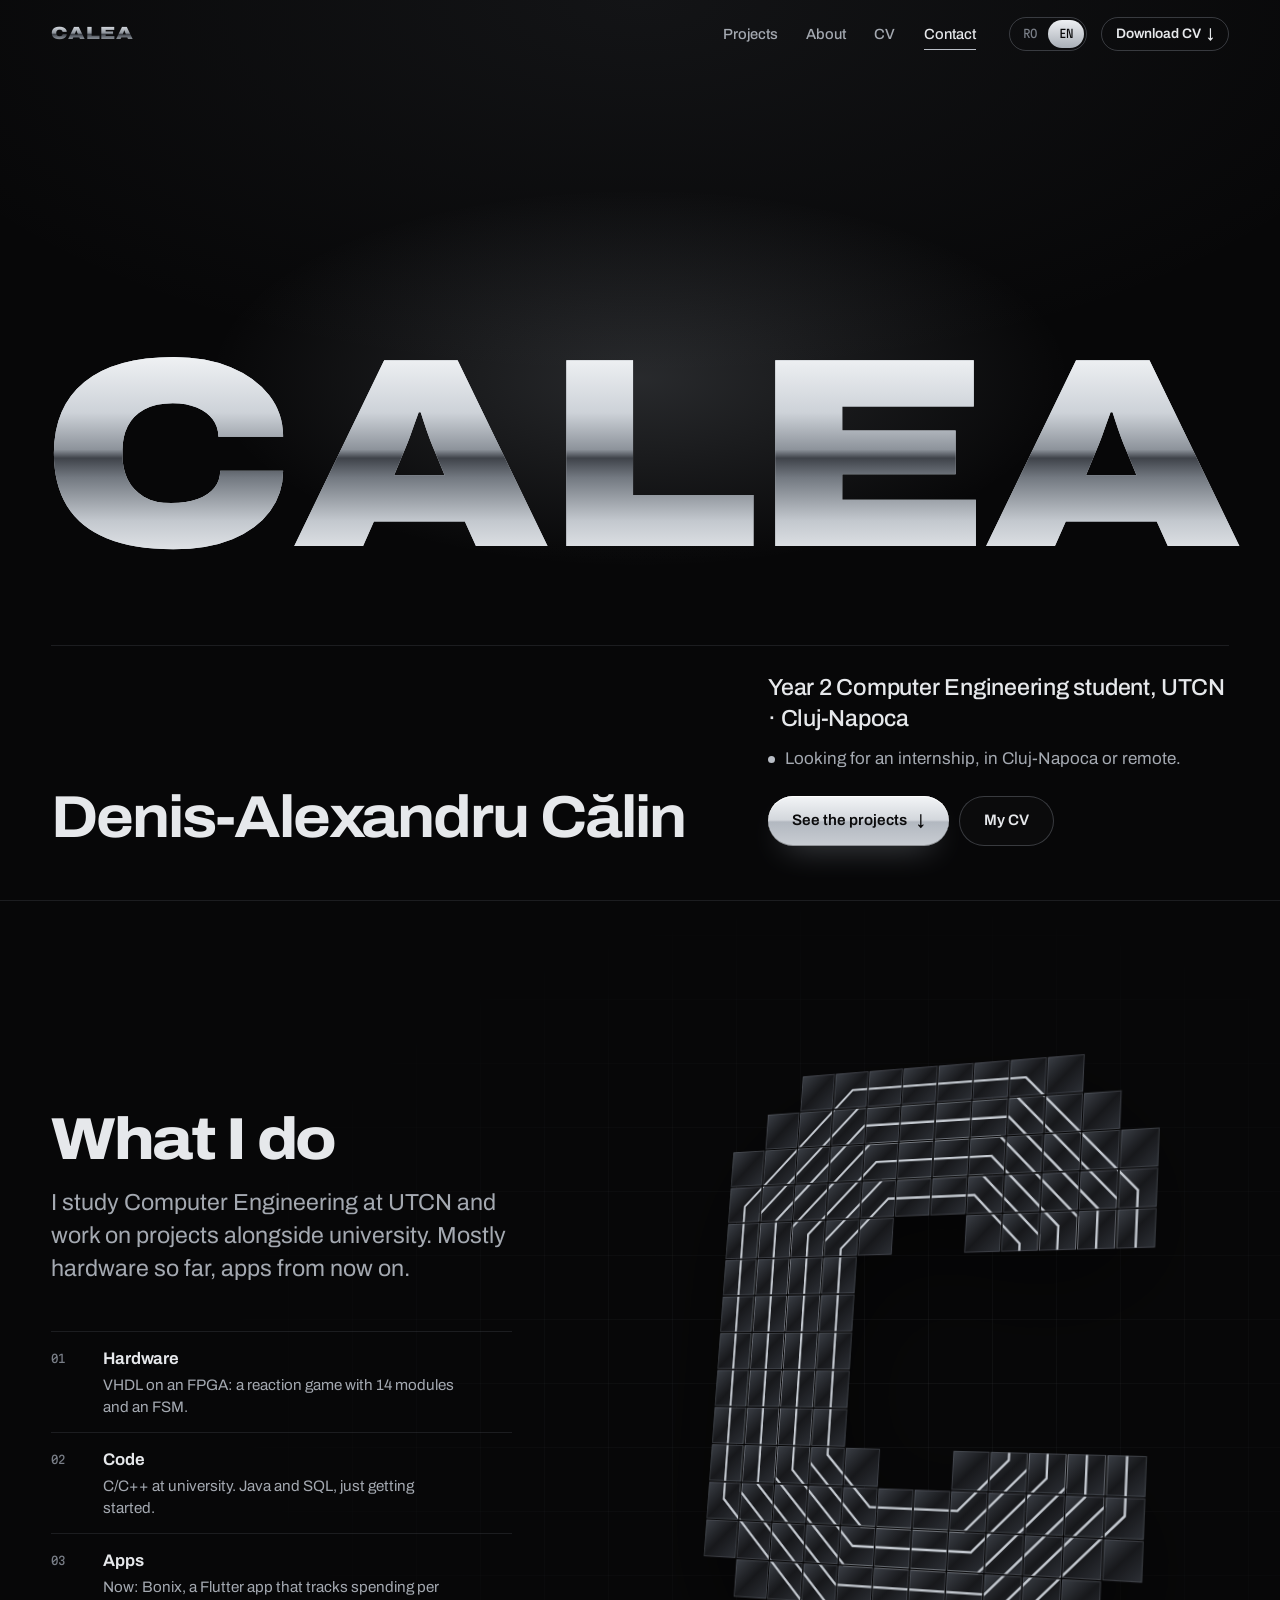
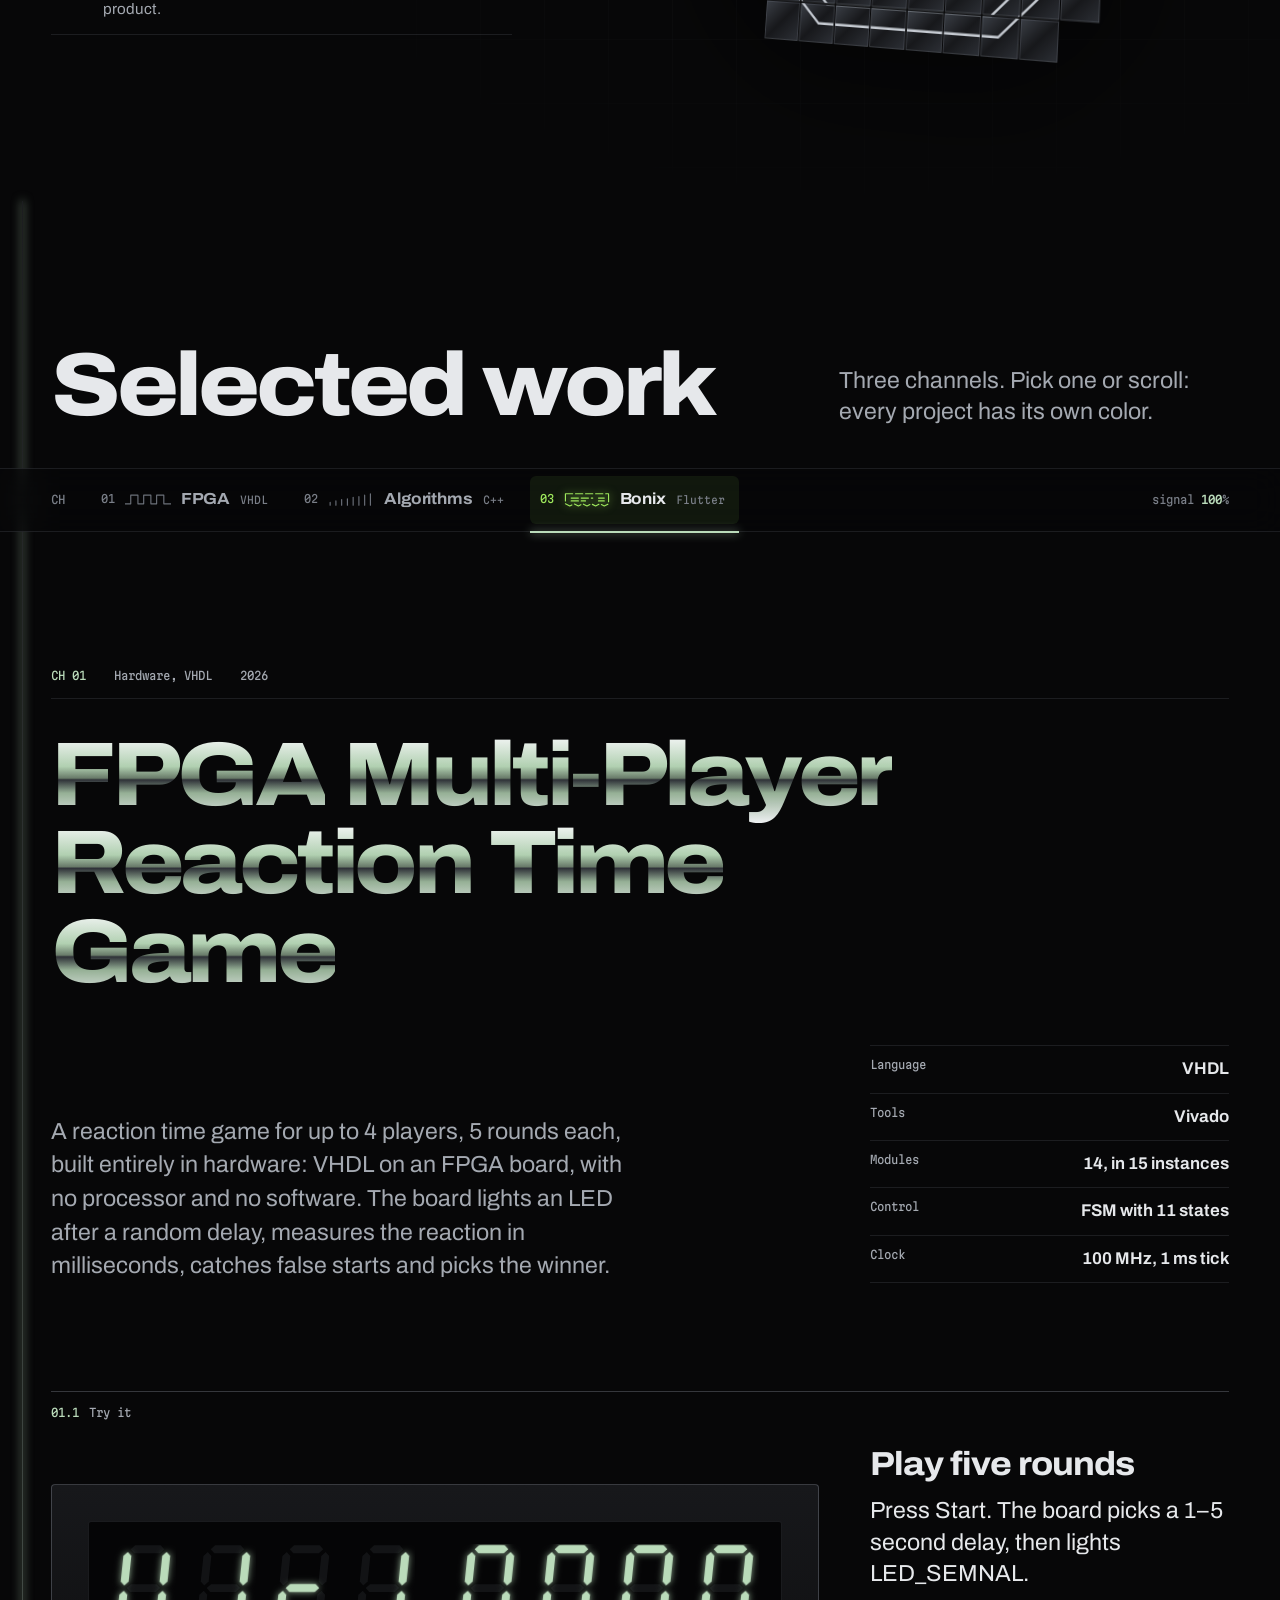
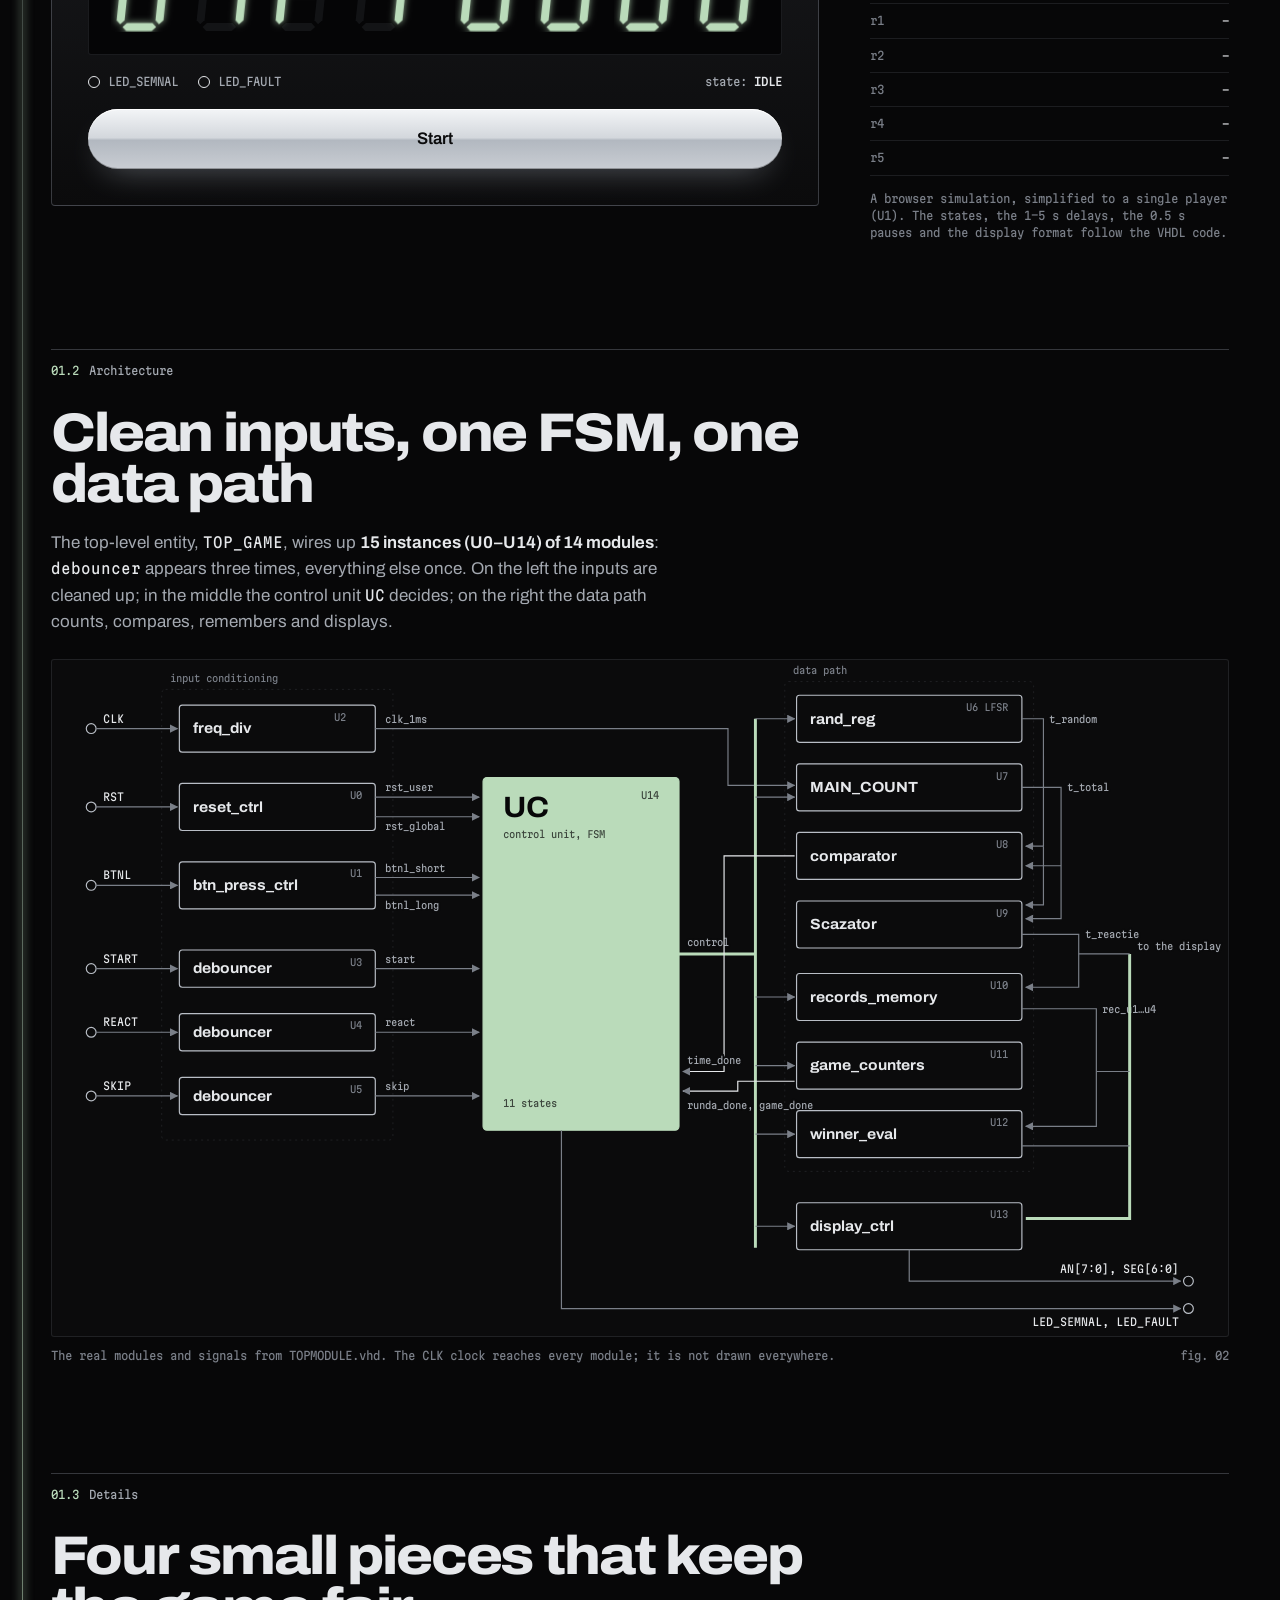
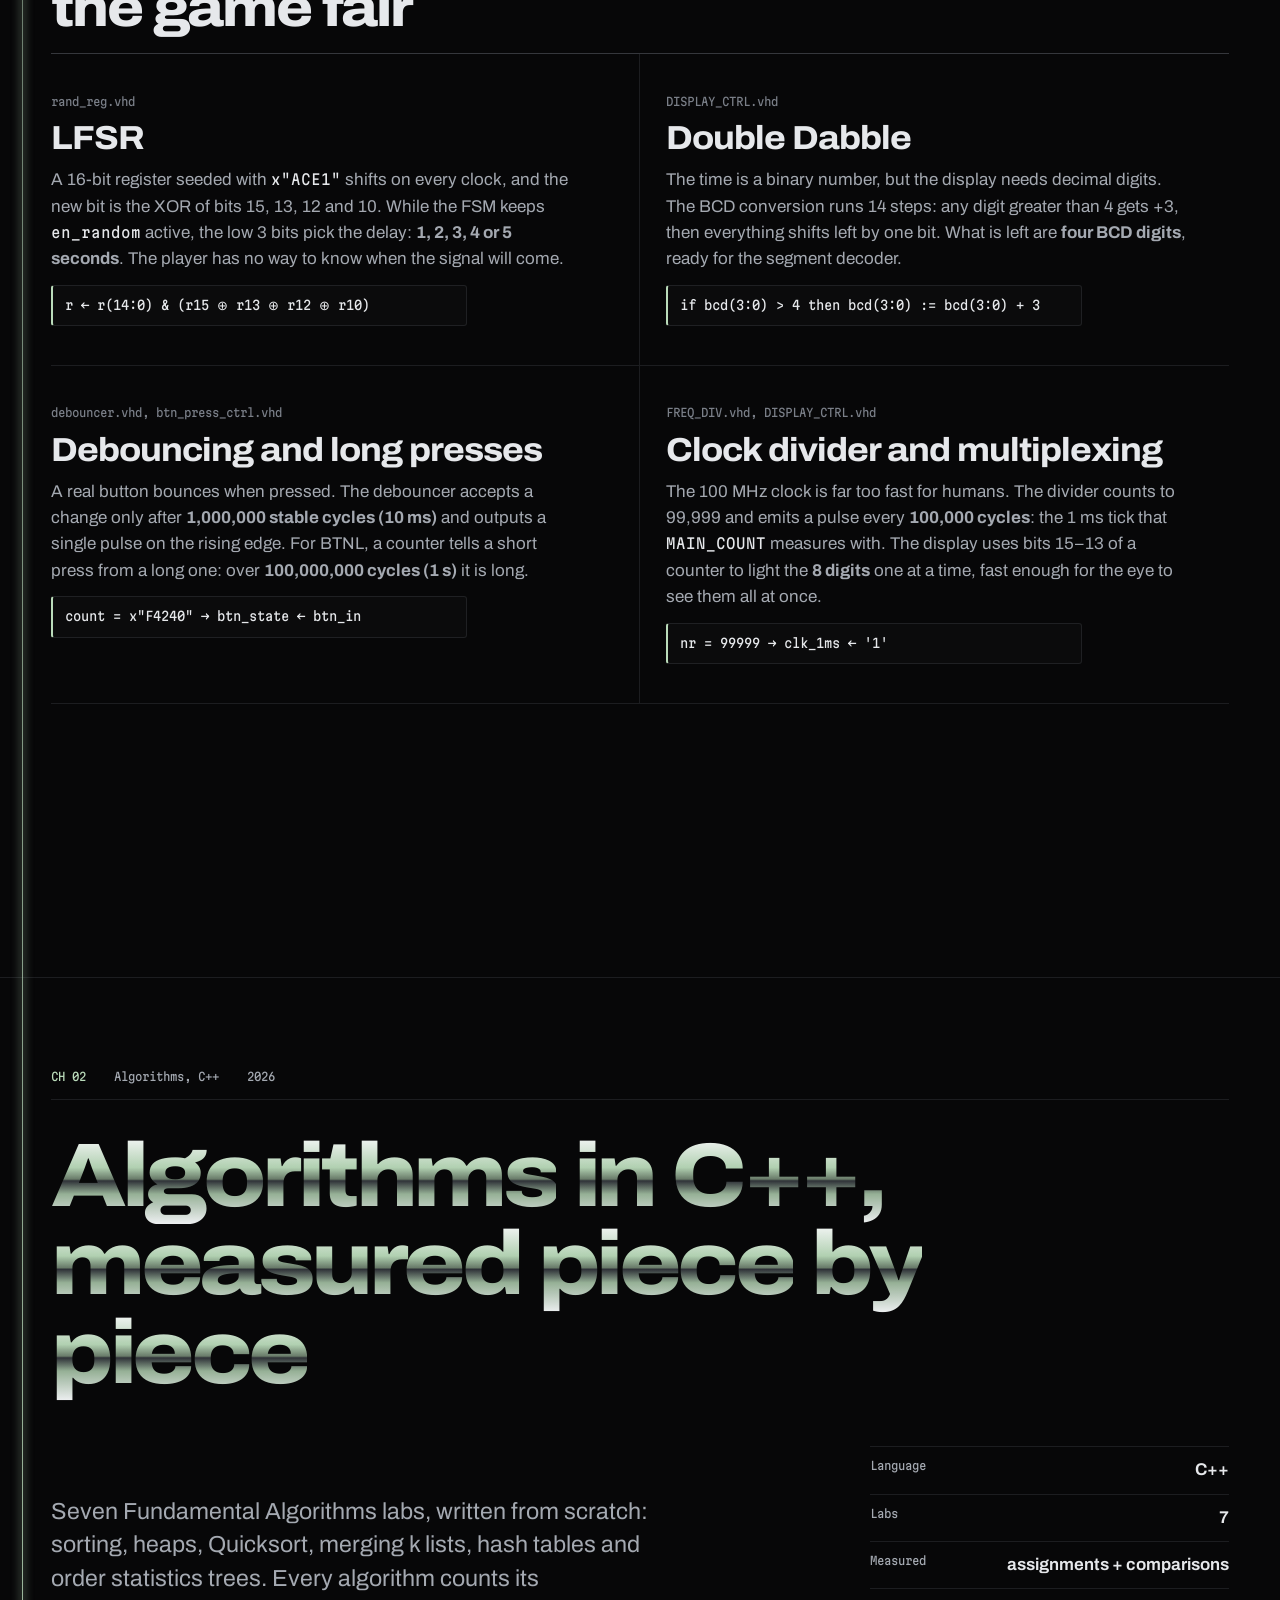
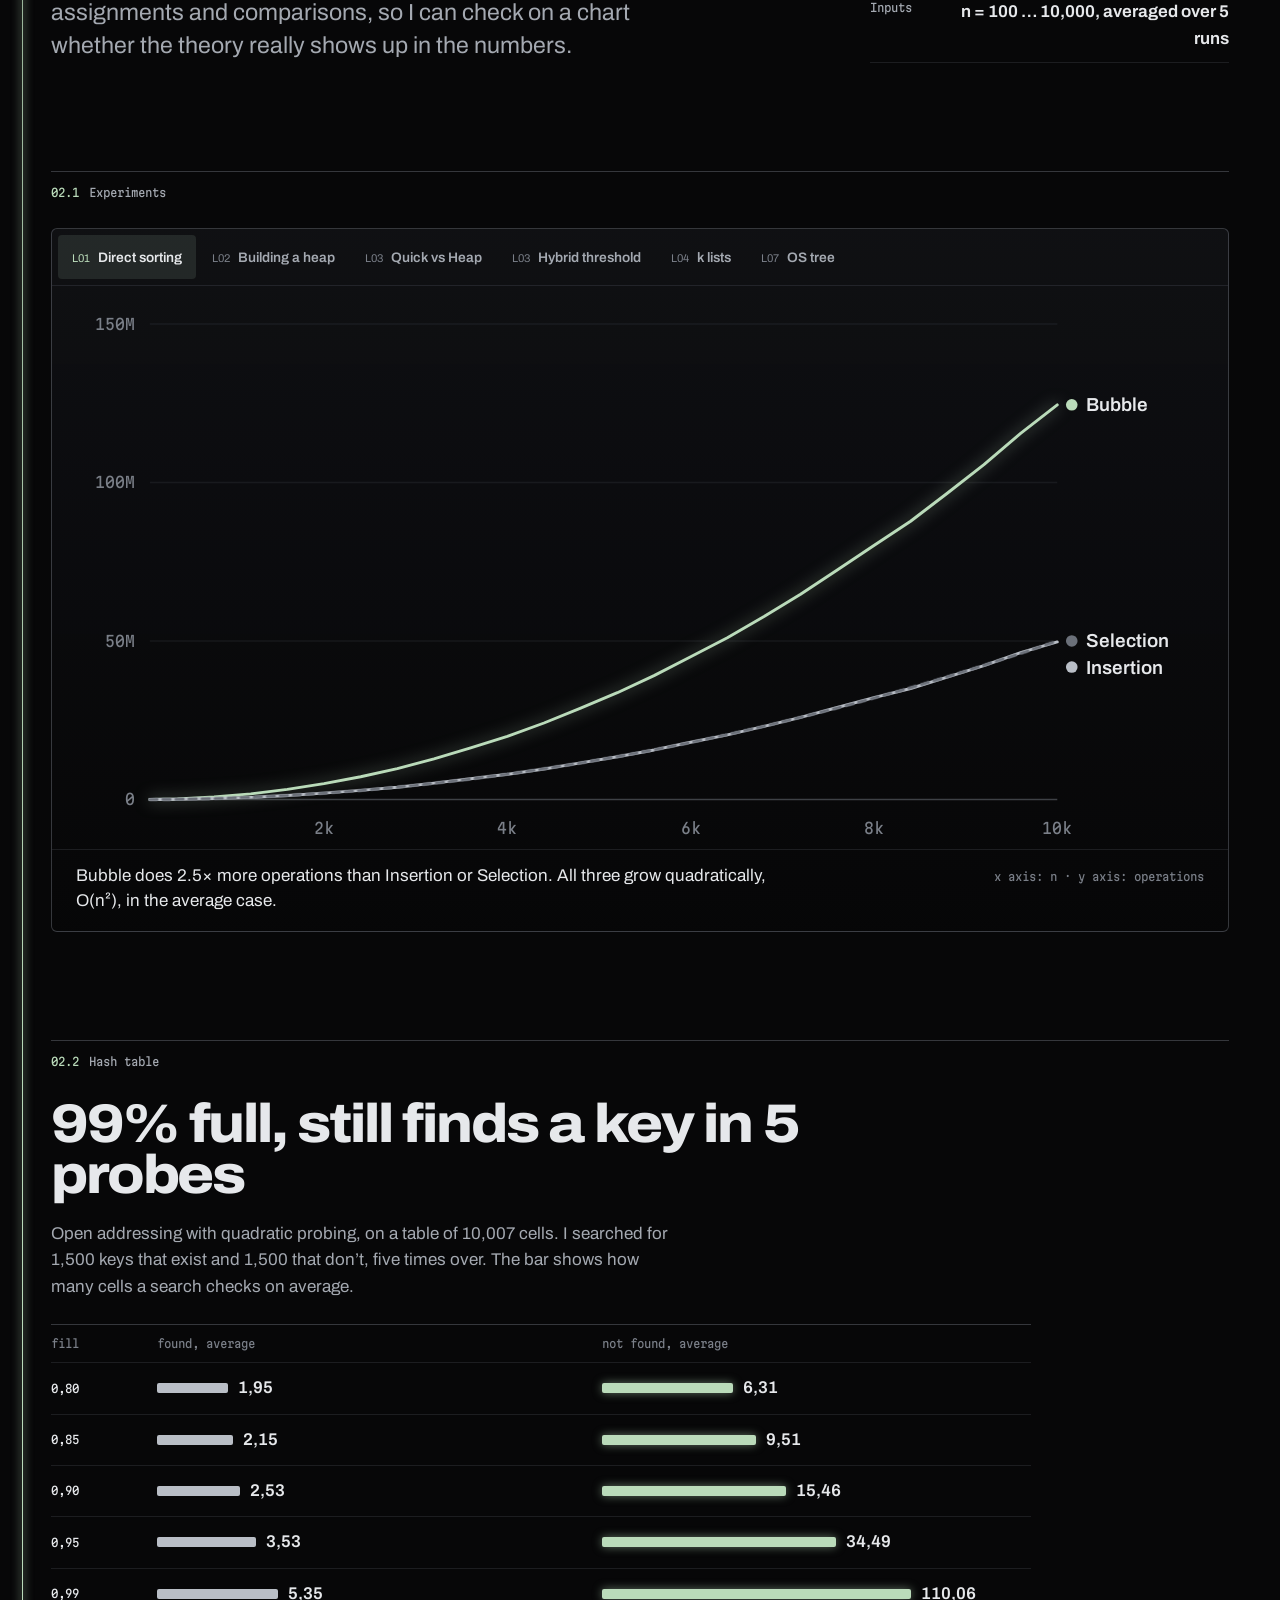
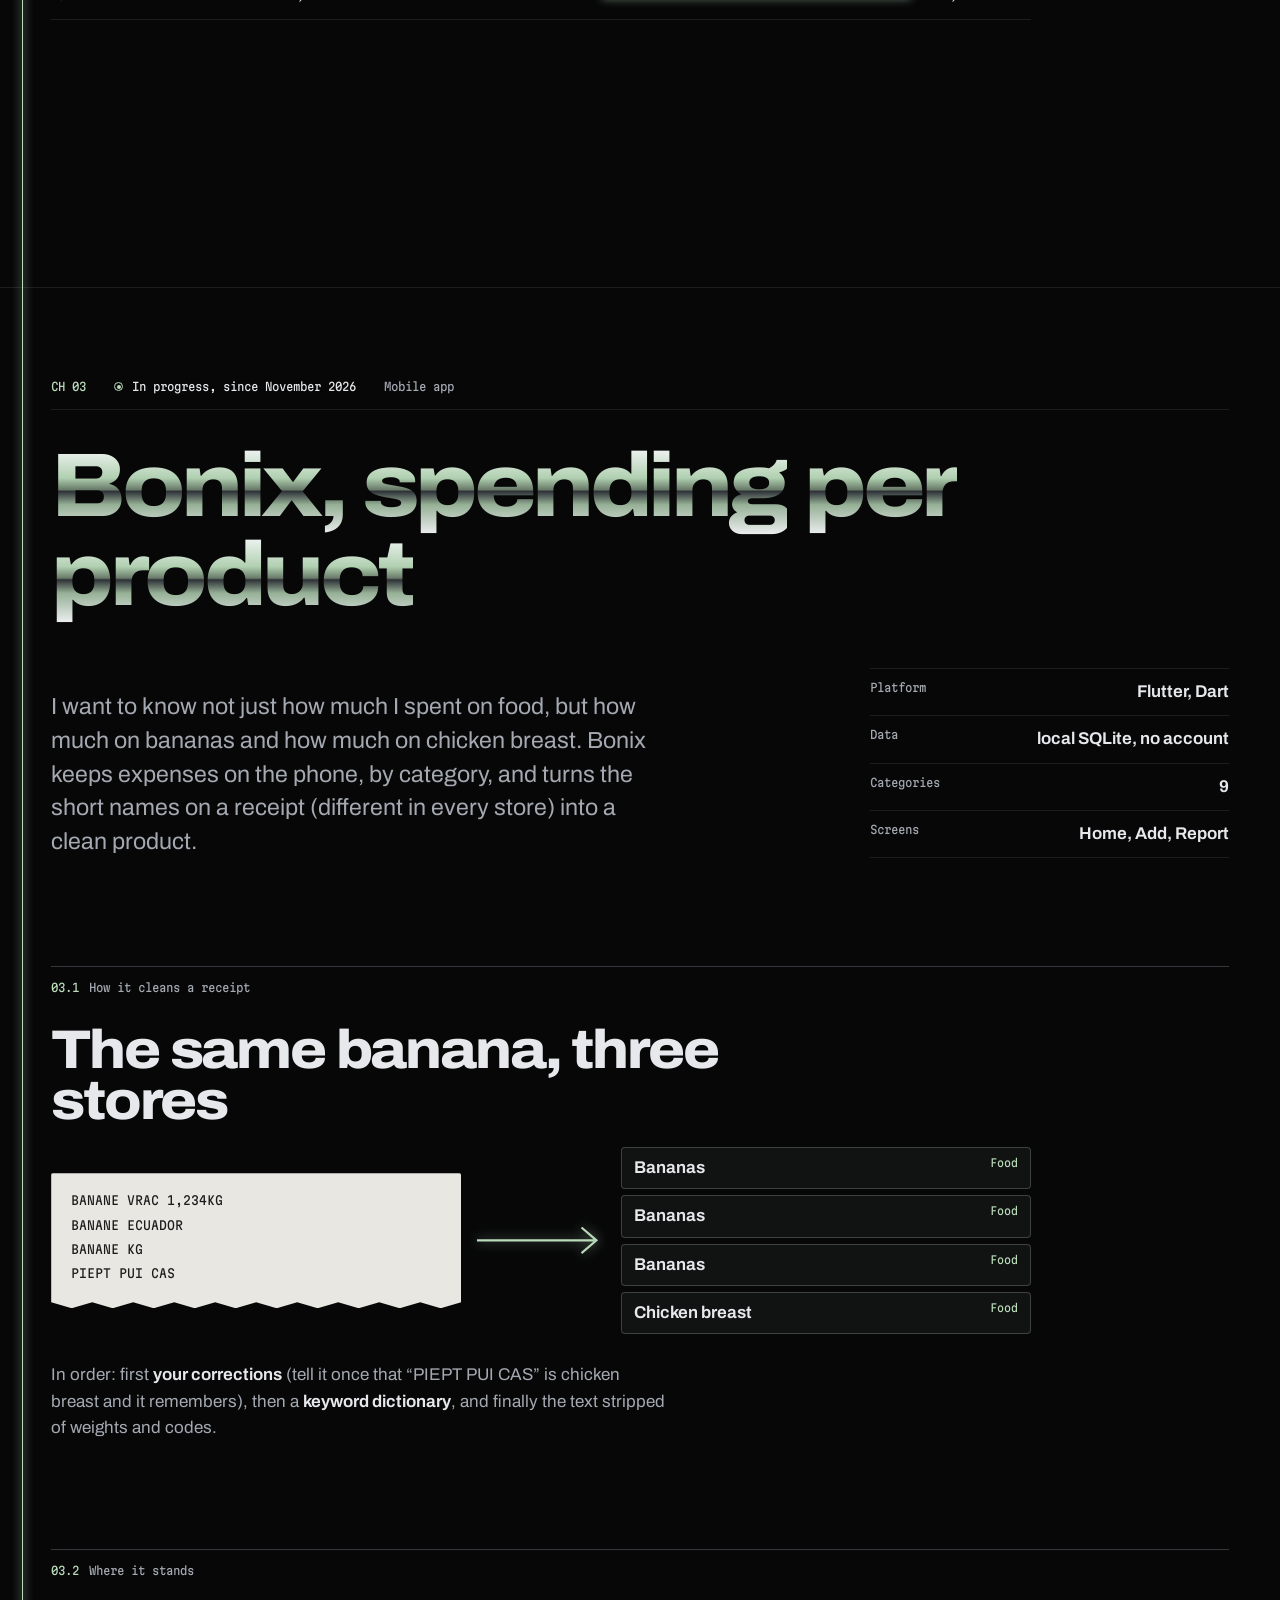
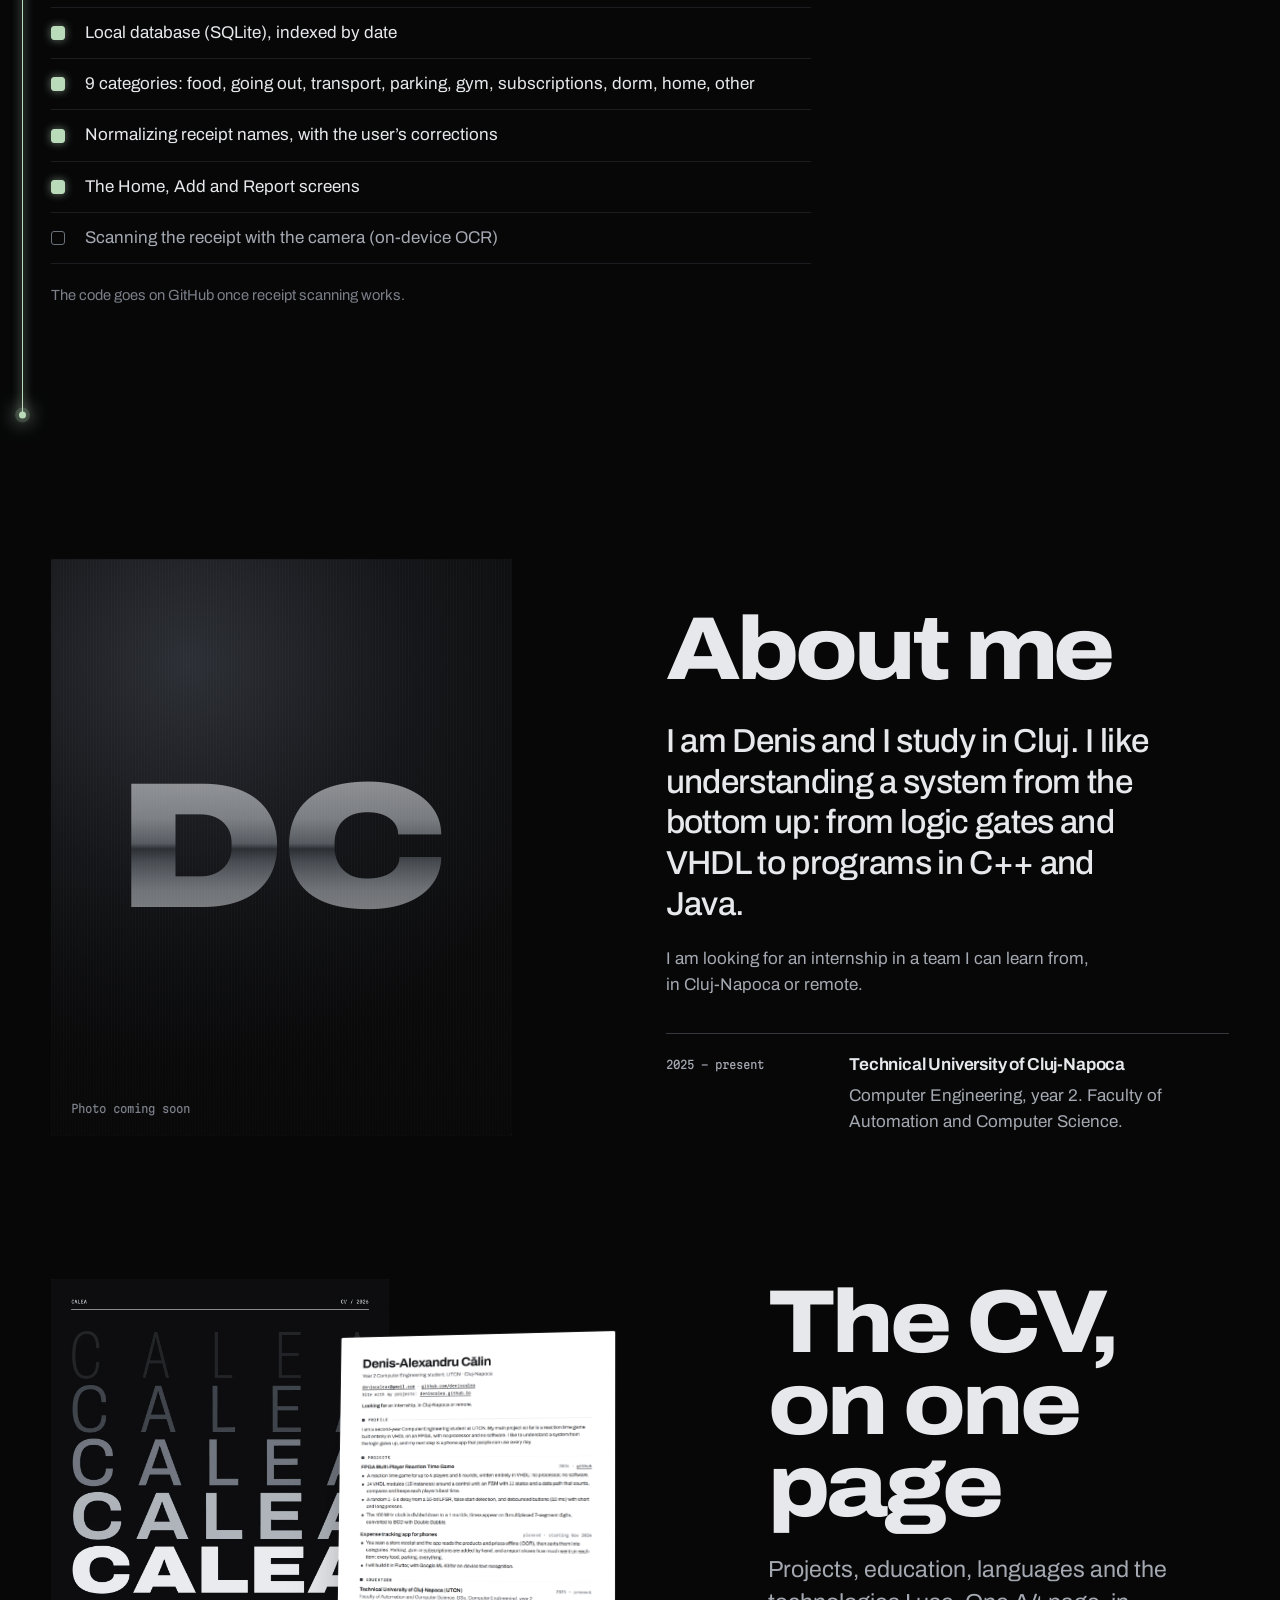
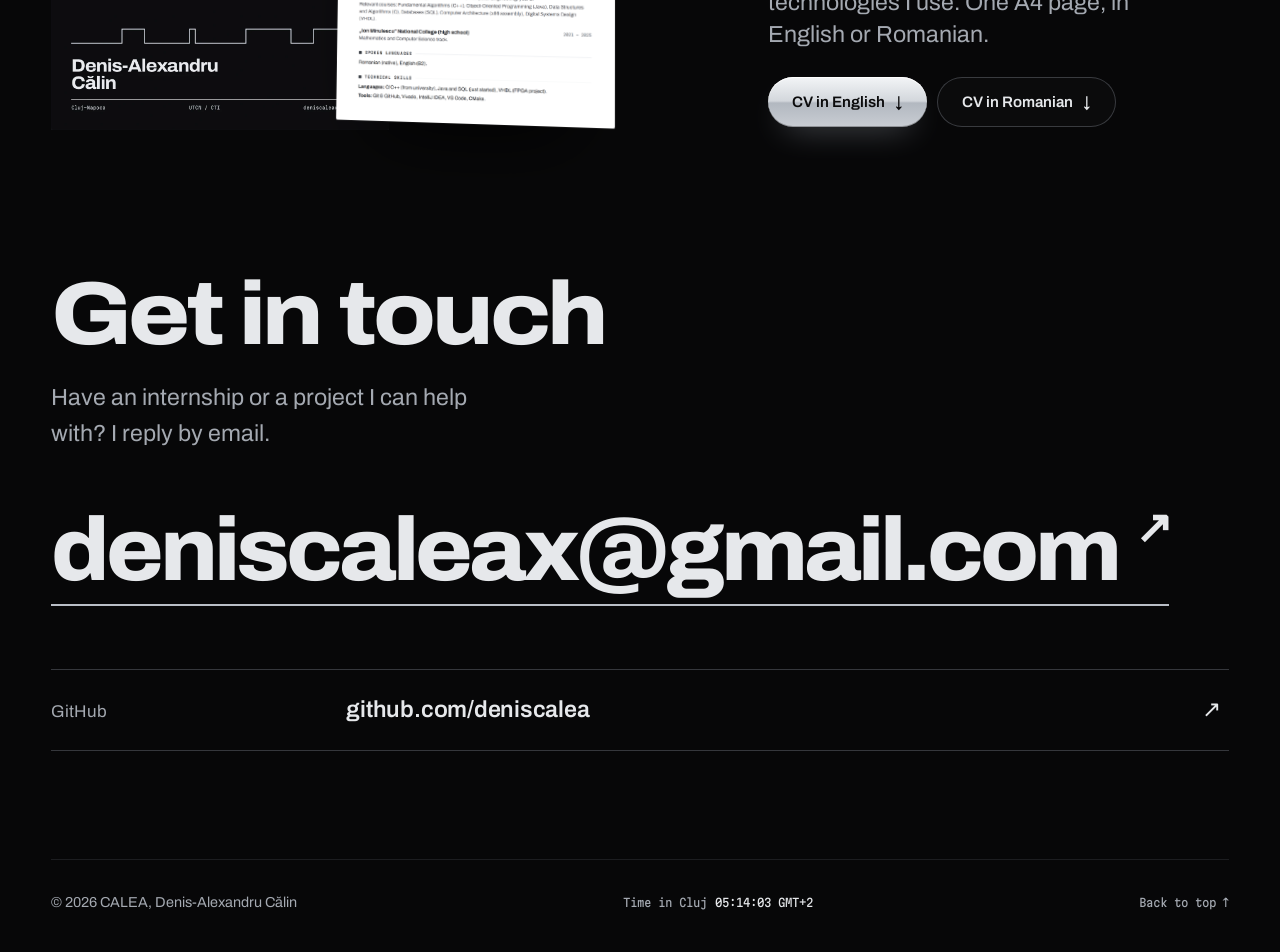
==== commit e207f7ff: "Versiunea 5: proiectele ca canale pe pagina principală Fiecare proiect e un capitol pe pagină (FPGA," ====
--- a/index.html
+++ b/index.html
@@ -31,7 +31,7 @@
   <link rel="preconnect" href="https://fonts.googleapis.com">
   <link rel="preconnect" href="https://fonts.gstatic.com" crossorigin>
   <link href="https://fonts.googleapis.com/css2?family=Archivo:wdth,wght@62..125,100..900&family=Martian+Mono:wdth,wght@75..112.5,300..600&display=swap" rel="stylesheet">
-  <link rel="stylesheet" href="assets/css/style.css?v=4.0">
+  <link rel="stylesheet" href="assets/css/style.css?v=5.3">
 
   <script>
     /* Limba se decide înainte de randare. Fără JS, conținutul rămâne vizibil (RO). */
@@ -118,61 +118,373 @@
           <ol class="sign-steps">
             <li class="is-on"><span class="step-n mono" aria-hidden="true">01</span><b data-i18n="sign.s1h">Hardware</b><span data-i18n="sign.s1">VHDL pe FPGA: un joc de reacție cu 14 module și un FSM.</span></li>
             <li><span class="step-n mono" aria-hidden="true">02</span><b data-i18n="sign.s2h">Cod</b><span data-i18n="sign.s2">C/C++ la facultate. Java și SQL, abia la început.</span></li>
-            <li><span class="step-n mono" aria-hidden="true">03</span><b data-i18n="sign.s3h">Aplicații</b><span data-i18n="sign.s3">Urmează o aplicație de telefon pentru cheltuieli, în Flutter.</span></li>
+            <li><span class="step-n mono" aria-hidden="true">03</span><b data-i18n="sign.s3h">Aplicații</b><span data-i18n="sign.s3">Acum: Bonix, o aplicație în Flutter care ține cheltuielile pe fiecare produs.</span></li>
           </ol>
         </div>
       </div>
     </section>
 
-    <!-- 3. PROIECTE: carduri mari cu imagine -->
-    <section class="sec sec-work" id="proiecte" aria-labelledby="proiecte-titlu">
+    <!-- 3. PROIECTE: canale. Fiecare proiect e un capitol pe pagină, cu „fosforul” lui (--ch).
+         Bara de canale e lipită sus cât ești în proiecte; culoarea se încarcă de pe magistrala din stânga, pe scroll. -->
+    <section class="chapters" id="proiecte" aria-labelledby="proiecte-titlu">
+      <div class="ch-atmos" aria-hidden="true"><span class="ch-glow"></span><span class="ch-scan"></span></div>
+      <div class="ch-bus" aria-hidden="true"><span class="ch-bus-fill"></span><span class="ch-bus-pulse"></span></div>
+
       <div class="wrap">
         <header class="sec-head" data-reveal="once">
           <h2 class="sec-title split" id="proiecte-titlu" data-i18n="work.title">Proiecte</h2>
-          <p class="sec-note lift" data-i18n="work.note">Ce am construit până acum și ce urmează.</p>
+          <p class="sec-note lift" data-i18n="work.note">Trei canale. Alege unul sau derulează: fiecare proiect are culoarea lui.</p>
         </header>
-
-        <div class="works">
-          <!-- P1: FPGA -->
-          <article class="work" aria-labelledby="p1-titlu" data-reveal="once">
-            <a class="work-media curtain" href="proiecte/fpga.html" tabindex="-1" aria-hidden="true">
-              <span class="frame"><img class="fx par" src="assets/img/fpga-chip.webp" width="1600" height="1200" loading="lazy" decoding="async"
-                   alt="Randare izometrică în grafit și argint a unui cip FPGA marcat TOP_GAME, cu trasee care pleacă din pini" data-i18n-alt="p1.img"></span>
-            </a>
-            <div class="work-body">
-              <p class="work-meta mono"><span>2026</span><span data-i18n="p1.kind">Hardware, VHDL</span></p>
-              <h3 class="work-title split" id="p1-titlu" data-i18n="p1.title">Joc de reacție multi-player pe FPGA</h3>
-              <p class="work-desc lift" data-i18n="p1.desc">Un joc de timp de reacție pentru până la 4 jucători și 5 runde, scris integral în VHDL: fără procesor și fără software. Placa aprinde un LED după o întârziere aleatoare și măsoară reacția în milisecunde.</p>
-              <ul class="specs lift">
-                <li><span class="spec-n"><span class="count" data-to="14">14</span></span><span class="spec-l" data-i18n="p1.s1">module VHDL</span></li>
-                <li><span class="spec-n"><span class="count" data-to="11">11</span></span><span class="spec-l" data-i18n="p1.s2">stări în FSM</span></li>
-                <li><span class="spec-n">1 ms</span><span class="spec-l" data-i18n="p1.s3">tick obținut din ceasul de 100 MHz</span></li>
+      </div>
+
+      <nav class="chan" aria-label="Alege proiectul" data-i18n-aria="chan.aria">
+        <div class="wrap chan-in">
+          <span class="chan-lbl mono" aria-hidden="true">CH</span>
+          <ol class="chan-list">
+            <li><a class="chan-tab" href="#p-fpga" data-ch="fpga" style="--c: 255 96 64">
+              <span class="chan-id mono">01</span>
+              <svg class="chan-glyph" viewBox="0 0 64 20" aria-hidden="true"><path d="M0 16 H8 V4 H18 V16 H26 V4 H36 V16 H44 V4 H54 V16 H64"/></svg>
+              <span class="chan-name">FPGA</span><span class="chan-sub mono">VHDL</span></a></li>
+            <li><a class="chan-tab" href="#p-algo" data-ch="algo" style="--c: 64 204 255">
+              <span class="chan-id mono">02</span>
+              <svg class="chan-glyph" viewBox="0 0 64 20" aria-hidden="true"><path d="M3 18V14M11 18V12M19 18V10M27 18V9M35 18V7M43 18V6M51 18V4M59 18V2"/></svg>
+              <span class="chan-name" data-i18n="chan.algo">Algoritmi</span><span class="chan-sub mono">C++</span></a></li>
+            <li><a class="chan-tab" href="#p-app" data-ch="app" style="--c: 158 232 92">
+              <span class="chan-id mono">03</span>
+              <svg class="chan-glyph" viewBox="0 0 64 20" aria-hidden="true"><path d="M2 2H62M2 2V16L8 19L14 16L20 19L26 16L32 19L38 16L44 19L50 16L56 19L62 16V2M10 8H40M10 12H30M48 8H56M48 12H56"/></svg>
+              <span class="chan-name">Bonix</span><span class="chan-sub mono">Flutter</span></a></li>
+          </ol>
+          <span class="chan-probe" aria-hidden="true"><i></i></span>
+          <span class="chan-read mono" aria-hidden="true"><span class="chan-read-k" data-i18n="chan.read">semnal</span> <b class="chan-pct">00</b>%</span>
+        </div>
+      </nav>
+
+      <!-- ===== CH 01 · FPGA ===== -->
+      <article class="ch" id="p-fpga" data-ch="fpga" aria-labelledby="p1-titlu">
+        <div class="wrap">
+          <header class="ch-head" data-reveal="once">
+            <p class="ch-kicker mono"><span>CH 01</span><span data-i18n="p1.kind">Hardware, VHDL</span><span>2026</span></p>
+            <h3 class="ch-title split" id="p1-titlu" data-i18n="p1.title">Joc de reacție multi-player pe FPGA</h3>
+            <div class="ch-intro">
+              <p class="ch-lede lift" data-i18n="cs.lede">Un joc de timp de reacție pentru până la 4 jucători, câte 5 runde fiecare, construit integral în hardware: VHDL pe o placă FPGA, fără procesor și fără software. Placa aprinde un LED după o întârziere aleatoare, măsoară reacția în milisecunde, prinde starturile false și alege câștigătorul.</p>
+              <ul class="cs-facts lift">
+                <li><span class="mono" data-i18n="cs.f1">Limbaj</span><b>VHDL</b></li>
+                <li><span class="mono" data-i18n="cs.f2">Unelte</span><b>Vivado</b></li>
+                <li><span class="mono" data-i18n="cs.f3">Module</span><b data-i18n="cs.f3v">14, în 15 instanțe</b></li>
+                <li><span class="mono" data-i18n="cs.f4">Control</span><b data-i18n="cs.f4v">FSM cu 11 stări</b></li>
+                <li><span class="mono" data-i18n="cs.f5">Ceas</span><b data-i18n="cs.f5v">100 MHz, tick de 1 ms</b></li>
               </ul>
-              <div class="work-actions lift">
-                <a class="btn btn-primary magnetic" href="proiecte/fpga.html"><span class="btn-in"><span data-i18n="p1.case">Vezi studiul de caz</span><span class="arrow arrow-r" aria-hidden="true">→</span></span></a>
-                <a class="text-link mono" href="https://github.com/deniscalea/FPGA-Multi-Player-Reaction-Time-Game" target="_blank" rel="noopener noreferrer"><span data-i18n="link.code">Codul pe GitHub</span> <span aria-hidden="true">↗</span><span class="visually-hidden" data-i18n="link.newtab"> (se deschide într-un tab nou)</span></a>
+            </div>
+          </header>
+
+          <!-- Încearcă: simularea plăcii, sus, ca prim contact -->
+          <div class="ch-block" data-reveal="once">
+            <p class="ch-label mono"><span>01.1</span> <span data-i18n="cs.s6">Încearcă</span></p>
+            <div class="rig lift">
+              <div class="rig-board">
+                <div class="rig-display" id="rig-display" role="img" aria-label="Afișaj"></div>
+                <div class="rig-row">
+                  <div class="rig-leds mono">
+                    <span class="rig-led" data-led="semnal"><i aria-hidden="true"></i>LED_SEMNAL</span>
+                    <span class="rig-led" data-led="fault"><i aria-hidden="true"></i>LED_FAULT</span>
+                  </div>
+                  <p class="rig-state mono"><span data-i18n="cs.state">stare</span>: <b id="rig-state">IDLE</b></p>
+                </div>
+                <button class="btn btn-primary rig-btn" id="rig-btn" type="button"><span class="btn-in">Start</span></button>
               </div>
-            </div>
+              <div class="rig-side">
+                <h4 class="rig-h" data-i18n="cs.h6">Joacă cinci runde</h4>
+                <p class="rig-status" id="rig-status" aria-live="polite"></p>
+                <ul class="rig-best mono" aria-label="Timpii pe runde" data-i18n-aria="cs.rounds">
+                  <li><span>r1</span><span data-round="0">–</span></li>
+                  <li><span>r2</span><span data-round="1">–</span></li>
+                  <li><span>r3</span><span data-round="2">–</span></li>
+                  <li><span>r4</span><span data-round="3">–</span></li>
+                  <li><span>r5</span><span data-round="4">–</span></li>
+                </ul>
+                <p class="rig-note mono" data-i18n="cs.note">Simulare în browser, simplificată la un singur jucător (U1). Stările, întârzierile de 1–5 s, pauzele de 0,5 s și formatul afișajului urmează codul VHDL.</p>
+              </div>
+            </div>
+          </div>
+
+          <!-- Arhitectura -->
+          <div class="ch-block" data-reveal="once">
+            <p class="ch-label mono"><span>01.2</span> <span data-i18n="cs.s2">Arhitectura</span></p>
+            <h4 class="ch-sub split" data-i18n="cs.h2">Intrări curățate, un FSM, o cale de date</h4>
+            <p class="ch-p lift" data-i18n-html="cs.p2a">Entitatea de top, <code>TOP_GAME</code>, leagă <strong>15 instanțe (U0–U14) din 14 module</strong>: <code>debouncer</code> apare de trei ori, restul câte o dată. În stânga, intrările sunt curățate; în centru, unitatea de control <code>UC</code> decide; în dreapta, calea de date numără, compară, ține minte și afișează.</p>
+        <figure class="diagram lift">
+          <div class="diagram-scroll" tabindex="0" role="region" aria-label="Diagrama de arhitectură (derulabilă)" data-i18n-aria="cs.dgScroll">
+            <svg class="dg" viewBox="0 0 1200 690" role="img" aria-labelledby="dg-t dg-d">
+              <title id="dg-t" data-i18n="cs.dgTitle">Arhitectura TOP_GAME</title>
+              <desc id="dg-d" data-i18n="cs.dgDesc">Pinii CLK, RST, BTNL, START, REACT și SKIP intră în freq_div, reset_ctrl, btn_press_ctrl și trei debouncere. Acestea alimentează unitatea de control UC. UC comandă calea de date (rand_reg, MAIN_COUNT, comparator, Scazator, records_memory, game_counters, winner_eval) și primește înapoi time_done, runda_done și game_done. display_ctrl scoate AN și SEG; UC scoate LED_SEMNAL și LED_FAULT.</desc>
+              <defs>
+                <marker id="ah" viewBox="0 0 10 10" refX="9" refY="5" markerWidth="7" markerHeight="7" orient="auto-start-reverse"><path class="arrowhead" d="M0 0L10 5L0 10z"/></marker>
+              </defs>
+
+              <!-- grupuri -->
+              <rect class="group" x="112" y="30" width="236" height="460" rx="4"/>
+              <text class="t-group" x="120" y="22" data-i18n="cs.gIn">condiționarea intrărilor</text>
+              <rect class="group" x="748" y="22" width="254" height="500" rx="4"/>
+              <text class="t-group" x="756" y="14" data-i18n="cs.gDp">calea de date</text>
+
+              <!-- pini de intrare -->
+              <g class="t-pin">
+                <circle class="pin" cx="40" cy="70" r="5"/><text x="52" y="64">CLK</text>
+                <circle class="pin" cx="40" cy="150" r="5"/><text x="52" y="144">RST</text>
+                <circle class="pin" cx="40" cy="230" r="5"/><text x="52" y="224">BTNL</text>
+                <circle class="pin" cx="40" cy="315" r="5"/><text x="52" y="309">START</text>
+                <circle class="pin" cx="40" cy="380" r="5"/><text x="52" y="374">REACT</text>
+                <circle class="pin" cx="40" cy="445" r="5"/><text x="52" y="439">SKIP</text>
+              </g>
+              <g>
+                <path class="w draw" d="M45 70H128" marker-end="url(#ah)"/>
+                <path class="w draw" d="M45 150H128" marker-end="url(#ah)"/>
+                <path class="w draw" d="M45 230H128" marker-end="url(#ah)"/>
+                <path class="w draw" d="M45 315H128" marker-end="url(#ah)"/>
+                <path class="w draw" d="M45 380H128" marker-end="url(#ah)"/>
+                <path class="w draw" d="M45 445H128" marker-end="url(#ah)"/>
+              </g>
+
+              <!-- condiționarea intrărilor -->
+              <g>
+                <rect class="box" x="130" y="46" width="200" height="48" rx="3"/><text class="t-mod" x="144" y="75">freq_div</text><text class="t-id" x="300" y="62" text-anchor="end">U2</text>
+                <rect class="box" x="130" y="126" width="200" height="48" rx="3"/><text class="t-mod" x="144" y="155">reset_ctrl</text><text class="t-id" x="316" y="142" text-anchor="end">U0</text>
+                <rect class="box" x="130" y="206" width="200" height="48" rx="3"/><text class="t-mod" x="144" y="235">btn_press_ctrl</text><text class="t-id" x="316" y="222" text-anchor="end">U1</text>
+                <rect class="box" x="130" y="296" width="200" height="38" rx="3"/><text class="t-mod" x="144" y="320">debouncer</text><text class="t-id" x="316" y="312" text-anchor="end">U3</text>
+                <rect class="box" x="130" y="361" width="200" height="38" rx="3"/><text class="t-mod" x="144" y="385">debouncer</text><text class="t-id" x="316" y="377" text-anchor="end">U4</text>
+                <rect class="box" x="130" y="426" width="200" height="38" rx="3"/><text class="t-mod" x="144" y="450">debouncer</text><text class="t-id" x="316" y="442" text-anchor="end">U5</text>
+              </g>
+              <!-- semnale spre UC -->
+              <g>
+                <path class="w draw" d="M330 140H436" marker-end="url(#ah)"/><text class="t-sig" x="340" y="134">rst_user</text>
+                <path class="w draw" d="M330 160H436" marker-end="url(#ah)"/><text class="t-sig" x="340" y="174">rst_global</text>
+                <path class="w draw" d="M330 222H436" marker-end="url(#ah)"/><text class="t-sig" x="340" y="216">btnl_short</text>
+                <path class="w draw" d="M330 240H436" marker-end="url(#ah)"/><text class="t-sig" x="340" y="254">btnl_long</text>
+                <path class="w draw" d="M330 315H436" marker-end="url(#ah)"/><text class="t-sig" x="340" y="309">start</text>
+                <path class="w draw" d="M330 380H436" marker-end="url(#ah)"/><text class="t-sig" x="340" y="374">react</text>
+                <path class="w draw" d="M330 445H436" marker-end="url(#ah)"/><text class="t-sig" x="340" y="439">skip</text>
+                <!-- clk_1ms ocolește pe sus, spre MAIN_COUNT -->
+                <path class="w draw" d="M330 70H690V128H758" marker-end="url(#ah)"/><text class="t-sig" x="340" y="64">clk_1ms</text>
+              </g>
+
+              <!-- UC -->
+              <rect class="box box-uc" x="440" y="120" width="200" height="360" rx="4"/>
+              <text class="t-mod t-uc" x="460" y="160" style="font-size:30px">UC</text>
+              <text class="t-id t-uc-id" x="460" y="182" data-i18n="cs.ucSub">unitatea de control, FSM</text>
+              <text class="t-id t-uc-id" x="620" y="142" text-anchor="end">U14</text>
+              <text class="t-id t-uc-id" x="460" y="456" data-i18n="cs.ucStates">11 stări</text>
+
+              <!-- magistrala de control UC → calea de date -->
+              <path class="w-bus draw" d="M640 300H718"/>
+              <path class="w-bus draw" d="M718 60V600"/>
+              <g>
+                <path class="w draw" d="M718 60H758" marker-end="url(#ah)"/>
+                <path class="w draw" d="M718 140H758" marker-end="url(#ah)"/>
+                <path class="w draw" d="M718 344H758" marker-end="url(#ah)"/>
+                <path class="w draw" d="M718 414H758" marker-end="url(#ah)"/>
+                <path class="w draw" d="M718 484H758" marker-end="url(#ah)"/>
+                <path class="w draw" d="M718 578H758" marker-end="url(#ah)"/>
+              </g>
+              <text class="t-sig" x="648" y="292" data-i18n="cs.bus">control</text>
+              <!-- semnale de stare înapoi spre UC -->
+              <path class="w-ctl draw" d="M758 200H686V420H644" marker-end="url(#ah)"/>
+              <path class="w-ctl draw" d="M758 430H700V440H644" marker-end="url(#ah)"/>
+              <text class="t-sig" x="648" y="412">time_done</text>
+              <text class="t-sig" x="648" y="458">runda_done, game_done</text>
+
+              <!-- calea de date -->
+              <g>
+                <rect class="box" x="760" y="36" width="230" height="48" rx="3"/><text class="t-mod" x="774" y="65">rand_reg</text><text class="t-id" x="976" y="52" text-anchor="end">U6 LFSR</text>
+                <rect class="box" x="760" y="106" width="230" height="48" rx="3"/><text class="t-mod" x="774" y="135">MAIN_COUNT</text><text class="t-id" x="976" y="122" text-anchor="end">U7</text>
+                <rect class="box" x="760" y="176" width="230" height="48" rx="3"/><text class="t-mod" x="774" y="205">comparator</text><text class="t-id" x="976" y="192" text-anchor="end">U8</text>
+                <rect class="box" x="760" y="246" width="230" height="48" rx="3"/><text class="t-mod" x="774" y="275">Scazator</text><text class="t-id" x="976" y="262" text-anchor="end">U9</text>
+                <rect class="box" x="760" y="320" width="230" height="48" rx="3"/><text class="t-mod" x="774" y="349">records_memory</text><text class="t-id" x="976" y="336" text-anchor="end">U10</text>
+                <rect class="box" x="760" y="390" width="230" height="48" rx="3"/><text class="t-mod" x="774" y="419">game_counters</text><text class="t-id" x="976" y="406" text-anchor="end">U11</text>
+                <rect class="box" x="760" y="460" width="230" height="48" rx="3"/><text class="t-mod" x="774" y="489">winner_eval</text><text class="t-id" x="976" y="476" text-anchor="end">U12</text>
+              </g>
+              <!-- legături interne -->
+              <g>
+                <path class="w draw" d="M990 60H1012V190H994" marker-end="url(#ah)"/><text class="t-sig" x="1018" y="64">t_random</text>
+                <path class="w draw" d="M990 130H1030V264H994" marker-end="url(#ah)"/><text class="t-sig" x="1036" y="134">t_total</text>
+                <path class="w draw" d="M1012 190V250H994" marker-end="url(#ah)"/>
+                <path class="w draw" d="M1030 210H994" marker-end="url(#ah)"/>
+                <path class="w draw" d="M990 280H1048V334H994" marker-end="url(#ah)"/><text class="t-sig" x="1054" y="284">t_reactie</text>
+                <path class="w draw" d="M990 356H1066V476H994" marker-end="url(#ah)"/><text class="t-sig" x="1072" y="360">rec_u1…u4</text>
+              </g>
+              <!-- date spre afișaj -->
+              <path class="w-bus draw" d="M1100 300V570H994"/>
+              <path class="w draw" d="M1048 300H1100"/>
+              <path class="w draw" d="M1066 420H1100"/>
+              <path class="w draw" d="M990 496H1100"/>
+              <text class="t-sig" x="1108" y="296" data-i18n="cs.toDisp">spre afișaj</text>
+
+              <rect class="box" x="760" y="554" width="230" height="48" rx="3"/><text class="t-mod" x="774" y="583">display_ctrl</text><text class="t-id" x="976" y="570" text-anchor="end">U13</text>
+
+              <!-- ieșiri -->
+              <g class="t-pin">
+                <path class="w draw" d="M875 602V634H1152" marker-end="url(#ah)"/>
+                <circle class="pin" cx="1160" cy="634" r="5"/><text x="1150" y="626" text-anchor="end">AN[7:0], SEG[6:0]</text>
+                <path class="w draw" d="M520 480V662H1152" marker-end="url(#ah)"/>
+                <circle class="pin" cx="1160" cy="662" r="5"/><text x="1150" y="680" text-anchor="end">LED_SEMNAL, LED_FAULT</text>
+              </g>
+            </svg>
+          </div>
+          <figcaption class="mono fig-cap"><span data-i18n="cs.dgCap">Modulele și semnalele reale din TOPMODULE.vhd. Ceasul CLK ajunge la toate modulele; nu e desenat peste tot.</span><span>fig. 02</span></figcaption>
+          <p class="diagram-hint mono" data-i18n="cs.swipe">Glisează diagrama în lateral.</p>
+        </figure>
+          </div>
+
+          <!-- Detalii -->
+          <div class="ch-block" data-reveal="once">
+            <p class="ch-label mono"><span>01.3</span> <span data-i18n="cs.s4">Detalii</span></p>
+            <h4 class="ch-sub split" data-i18n="cs.h4">Patru piese mici care fac jocul corect</h4>
+        <div class="tech lift">
+          <article>
+            <p class="mono">rand_reg.vhd</p>
+            <h3>LFSR</h3>
+            <p data-i18n-html="cs.t1">Un registru de 16 biți pornit de la <code>x"ACE1"</code> se deplasează la fiecare ceas, iar bitul nou e XOR între biții 15, 13, 12 și 10. Cât timp FSM-ul ține <code>en_random</code> activ, ultimii 3 biți aleg întârzierea: <strong>1, 2, 3, 4 sau 5 secunde</strong>. Jucătorul nu are cum să știe când apare semnalul.</p>
+            <p class="eq">r ← r(14:0) &amp; (r15 ⊕ r13 ⊕ r12 ⊕ r10)</p>
           </article>
-
-          <!-- P2: aplicația de cheltuieli. PLANIFICATĂ, nu e construită: rămâne marcată „Urmează” până există cod. -->
-          <article class="work work-next" aria-labelledby="p2-titlu" data-reveal="once">
-            <div class="work-media curtain">
-              <span class="frame"><img class="fx par" src="assets/img/next-app.webp" width="1600" height="1200" loading="lazy" decoding="async"
-                   alt="Imagine-concept: un telefon cu raportul de cheltuieli al săptămânii, pe categorii, lângă un bon de casă scanat" data-i18n-alt="p2.img"></span>
-            </div>
-            <div class="work-body">
-              <p class="work-meta mono"><span class="state"><span class="state-dot" aria-hidden="true"></span><span data-i18n="p2.state">Urmează, start în noiembrie 2026</span></span><span data-i18n="p2.kind">Aplicație mobilă</span></p>
-              <h3 class="work-title split" id="p2-titlu" data-i18n="p2.title">Aplicație de cheltuieli</h3>
-              <p class="work-desc lift" data-i18n="p2.desc">Scanezi bonul de la casă, iar aplicația citește produsele și prețurile direct pe telefon, fără internet, și le pune pe categorii. Adaugi de mână parcarea, sala sau abonamentele. Apoi primești un raport cu cât ai dat pe fiecare lucru în parte: pe fiecare aliment (banane, piept de pui), pe parcare, pe sală, pe tot.</p>
-              <ul class="tags lift" aria-label="Tehnologii planificate" data-i18n-aria="p2.tags">
-                <li>Flutter</li><li>Google ML Kit</li><li data-i18n="p2.t3">OCR offline</li>
+          <article>
+            <p class="mono">DISPLAY_CTRL.vhd</p>
+            <h3>Double Dabble</h3>
+            <p data-i18n-html="cs.t2">Timpul e un număr binar, dar afișajul are nevoie de cifre zecimale. Conversia în BCD trece prin 14 pași: orice cifră mai mare decât 4 primește +3, apoi totul se deplasează cu un bit la stânga. La final rămân <strong>patru cifre BCD</strong>, gata pentru decodorul de segmente.</p>
+            <p class="eq">if bcd(3:0) &gt; 4 then bcd(3:0) := bcd(3:0) + 3</p>
+          </article>
+          <article>
+            <p class="mono">debouncer.vhd, btn_press_ctrl.vhd</p>
+            <h3 data-i18n="cs.t3h">Debouncing și apăsări lungi</h3>
+            <p data-i18n-html="cs.t3">Un buton real oscilează când e apăsat. Debouncerul acceptă o schimbare abia după <strong>1 000 000 de cicluri stabile (10 ms)</strong> și scoate un singur impuls, pe frontul crescător. Pentru BTNL, un numărător separă apăsarea scurtă de cea lungă: peste <strong>100 000 000 de cicluri (1 s)</strong> e lungă.</p>
+            <p class="eq">count = x"F4240" → btn_state ← btn_in</p>
+          </article>
+          <article>
+            <p class="mono">FREQ_DIV.vhd, DISPLAY_CTRL.vhd</p>
+            <h3 data-i18n="cs.t4h">Divizor de ceas și multiplexare</h3>
+            <p data-i18n-html="cs.t4">Ceasul de 100 MHz e prea rapid pentru oameni. Divizorul numără până la 99 999 și dă un impuls la fiecare <strong>100 000 de cicluri</strong>: tick-ul de 1 ms cu care <code>MAIN_COUNT</code> măsoară. Afișajul folosește biții 15–13 ai unui contor ca să aprindă pe rând cele <strong>8 cifre</strong>, destul de repede ca ochiul să le vadă pe toate deodată.</p>
+            <p class="eq">nr = 99999 → clk_1ms ← '1'</p>
+          </article>
+        </div>
+          </div>
+
+          <div class="ch-end lift" data-reveal="once">
+            <a class="btn btn-primary magnetic" href="https://github.com/deniscalea/FPGA-Multi-Player-Reaction-Time-Game" target="_blank" rel="noopener noreferrer"><span class="btn-in"><span data-i18n="link.code">Codul pe GitHub</span><span class="arrow" aria-hidden="true">↗</span></span><span class="visually-hidden" data-i18n="link.newtab"> (se deschide într-un tab nou)</span></a>
+            <a class="text-link mono ch-next" href="#p-algo"><span data-i18n="chan.next2">Canalul 02: Algoritmi</span> <span aria-hidden="true">↓</span></a>
+          </div>
+        </div>
+      </article>
+
+      <!-- ===== CH 02 · ALGORITMI ===== -->
+      <article class="ch" id="p-algo" data-ch="algo" aria-labelledby="p3-titlu">
+        <div class="wrap">
+          <header class="ch-head" data-reveal="once">
+            <p class="ch-kicker mono"><span>CH 02</span><span data-i18n="p3.kind">Algoritmi, C++</span><span>2026</span></p>
+            <h3 class="ch-title split" id="p3-titlu" data-i18n="p3.title">Algoritmi în C++, măsurați pe bucăți</h3>
+            <div class="ch-intro">
+              <p class="ch-lede lift" data-i18n="p3.lede">Șapte laboratoare de la Algoritmi fundamentali, scrise de la zero: sortări, heap-uri, Quicksort, interclasarea a k liste, tabele de dispersie și arbori de statistici de ordine. Fiecare algoritm numără atribuirile și comparațiile, ca să verific pe grafic dacă teoria chiar se vede în cifre.</p>
+              <ul class="cs-facts lift">
+                <li><span class="mono" data-i18n="cs.f1">Limbaj</span><b>C++</b></li>
+                <li><span class="mono" data-i18n="p3.f2">Laboratoare</span><b>7</b></li>
+                <li><span class="mono" data-i18n="p3.f3">Măsurat</span><b data-i18n="p3.f3v">atribuiri + comparații</b></li>
+                <li><span class="mono" data-i18n="p3.f4">Intrări</span><b data-i18n="p3.f4v">n = 100 … 10 000, media pe 5 rulări</b></li>
               </ul>
-              <p class="work-note lift" data-i18n="p2.note">Încă nu e construită. Când apare codul, îl pun pe GitHub și aici.</p>
-            </div>
-          </article>
-        </div>
-      </div>
+            </div>
+          </header>
+
+          <!-- Osciloscopul de experimente: alegi experimentul, curba se redesenează -->
+          <div class="ch-block" data-reveal="once">
+            <p class="ch-label mono"><span>02.1</span> <span data-i18n="p3.s1">Experimente</span></p>
+            <div class="scope lift">
+              <div class="scope-tabs" role="tablist" aria-label="Alege experimentul" data-i18n-aria="p3.tabs">
+                <button type="button" role="tab" class="scope-tab mono" data-exp="sort" aria-selected="true">L01 <span data-i18n="p3.e1">Sortări directe</span></button>
+                <button type="button" role="tab" class="scope-tab mono" data-exp="heap" aria-selected="false">L02 <span data-i18n="p3.e2">Construire heap</span></button>
+                <button type="button" role="tab" class="scope-tab mono" data-exp="quick" aria-selected="false">L03 <span>Quick vs Heap</span></button>
+                <button type="button" role="tab" class="scope-tab mono" data-exp="hybrid" aria-selected="false">L03 <span data-i18n="p3.e4">Pragul hibrid</span></button>
+                <button type="button" role="tab" class="scope-tab mono" data-exp="merge" aria-selected="false">L04 <span data-i18n="p3.e5">k liste</span></button>
+                <button type="button" role="tab" class="scope-tab mono" data-exp="ostree" aria-selected="false">L07 <span data-i18n="p3.e6">Arbore OS</span></button>
+              </div>
+              <div class="scope-screen" role="tabpanel">
+                <svg class="scope-svg" viewBox="0 0 800 380" role="img" aria-labelledby="scope-cap"></svg>
+                <div class="scope-tip mono" hidden></div>
+              </div>
+              <div class="scope-read">
+                <p class="scope-cap" id="scope-cap" aria-live="polite"></p>
+                <p class="scope-axis mono"></p>
+              </div>
+            </div>
+          </div>
+
+          <!-- Tabela de dispersie -->
+          <div class="ch-block" data-reveal="once">
+            <p class="ch-label mono"><span>02.2</span> <span data-i18n="p3.s2">Tabela de dispersie</span></p>
+            <h4 class="ch-sub split" data-i18n="p3.h2">Plină 99%, încă găsește din 5 încercări</h4>
+            <p class="ch-p lift" data-i18n="p3.p2">Adresare deschisă cu verificare pătratică, pe o tabelă de 10 007 celule. Am căutat 1 500 de chei care există și 1 500 care nu există, de cinci ori. Bara arată câte celule verifică în medie o căutare.</p>
+            <div class="fill lift" role="table" aria-label="Efortul de căutare după factorul de umplere" data-i18n-aria="p3.tblAria">
+              <div class="fill-row fill-headrow mono" role="row"><span role="columnheader" data-i18n="p3.c1">umplere</span><span role="columnheader" data-i18n="p3.c2">găsite, medie</span><span role="columnheader" data-i18n="p3.c3">negăsite, medie</span></div>
+              <div class="fill-row" role="row" style="--wa:0.230;--wb:0.422"><span role="cell" class="mono">0,80</span><span role="cell"><i></i><b>1,95</b></span><span role="cell"><i></i><b>6,31</b></span></div>
+              <div class="fill-row" role="row" style="--wa:0.244;--wb:0.499"><span role="cell" class="mono">0,85</span><span role="cell"><i></i><b>2,15</b></span><span role="cell"><i></i><b>9,51</b></span></div>
+              <div class="fill-row" role="row" style="--wa:0.268;--wb:0.595"><span role="cell" class="mono">0,90</span><span role="cell"><i></i><b>2,53</b></span><span role="cell"><i></i><b>15,46</b></span></div>
+              <div class="fill-row" role="row" style="--wa:0.321;--wb:0.758"><span role="cell" class="mono">0,95</span><span role="cell"><i></i><b>3,53</b></span><span role="cell"><i></i><b>34,49</b></span></div>
+              <div class="fill-row" role="row" style="--wa:0.392;--wb:1.000"><span role="cell" class="mono">0,99</span><span role="cell"><i></i><b>5,35</b></span><span role="cell"><i></i><b>110,06</b></span></div>
+            </div>
+          </div>
+
+          <div class="ch-end lift" data-reveal="once">
+            <!-- TODO Denis: repo-ul deniscalea/algorithms-cpp nu e încă pe GitHub. Când există, scoate comentariul de mai jos.
+            <a class="btn btn-primary magnetic" href="https://github.com/deniscalea/algorithms-cpp" target="_blank" rel="noopener noreferrer"><span class="btn-in"><span data-i18n="link.code">Codul pe GitHub</span><span class="arrow" aria-hidden="true">↗</span></span><span class="visually-hidden" data-i18n="link.newtab"> (se deschide într-un tab nou)</span></a>
+            -->
+            <a class="text-link mono ch-next" href="#p-app"><span data-i18n="chan.next3">Canalul 03: Bonix</span> <span aria-hidden="true">↓</span></a>
+          </div>
+        </div>
+      </article>
+
+      <!-- ===== CH 03 · BONIX (aplicația de cheltuieli). ÎN LUCRU: doar ce există în cod. ===== -->
+      <article class="ch" id="p-app" data-ch="app" aria-labelledby="p2-titlu">
+        <div class="wrap">
+          <header class="ch-head" data-reveal="once">
+            <p class="ch-kicker mono"><span>CH 03</span><span class="state"><span class="state-dot" aria-hidden="true"></span><span data-i18n="p2.state">În lucru, din noiembrie 2026</span></span><span data-i18n="p2.kind">Aplicație mobilă</span></p>
+            <h3 class="ch-title split" id="p2-titlu" data-i18n="p2.title">Bonix, cheltuieli pe fiecare produs</h3>
+            <div class="ch-intro">
+              <p class="ch-lede lift" data-i18n="p2.desc">Vreau să știu nu doar cât am dat pe mâncare, ci cât pe banane și cât pe piept de pui. Bonix ține cheltuielile pe telefon, pe categorii, și transformă numele scurte de pe bon (diferite la fiecare magazin) într-un produs curat.</p>
+              <ul class="cs-facts lift">
+                <li><span class="mono" data-i18n="p2.f1">Platformă</span><b>Flutter, Dart</b></li>
+                <li><span class="mono" data-i18n="p2.f2">Date</span><b data-i18n="p2.f2v">SQLite local, fără cont</b></li>
+                <li><span class="mono" data-i18n="p2.f3">Categorii</span><b>9</b></li>
+                <li><span class="mono" data-i18n="p2.f4">Ecrane</span><b data-i18n="p2.f4v">Acasă, Adaugă, Raport</b></li>
+              </ul>
+            </div>
+          </header>
+
+          <div class="ch-block" data-reveal="once">
+            <p class="ch-label mono"><span>03.1</span> <span data-i18n="p2.s1">Cum curăță bonul</span></p>
+            <h4 class="ch-sub split" data-i18n="p2.h1">Aceeași banană, trei magazine</h4>
+            <div class="receipt lift">
+              <ol class="rc-in mono" aria-label="Text de pe bon" data-i18n-aria="p2.rcIn">
+                <li>BANANE VRAC 1,234KG</li><li>BANANE ECUADOR</li><li>BANANE KG</li><li>PIEPT PUI CAS</li>
+              </ol>
+              <div class="rc-arrow" aria-hidden="true"><svg viewBox="0 0 120 40"><path d="M0 20H110M98 8L112 20L98 32"/></svg></div>
+              <ol class="rc-out" aria-label="Produs curat" data-i18n-aria="p2.rcOut">
+                <li><b data-i18n="p2.o1">Banane</b><span class="mono" data-i18n="p2.cat">Mâncare</span></li>
+                <li><b data-i18n="p2.o1">Banane</b><span class="mono" data-i18n="p2.cat">Mâncare</span></li>
+                <li><b data-i18n="p2.o1">Banane</b><span class="mono" data-i18n="p2.cat">Mâncare</span></li>
+                <li><b data-i18n="p2.o2">Piept de pui</b><span class="mono" data-i18n="p2.cat">Mâncare</span></li>
+              </ol>
+            </div>
+            <p class="ch-p lift" data-i18n-html="p2.p1">În ordine: întâi <strong>corecturile tale</strong> (îi spui o dată că „PIEPT PUI CAS” e piept de pui și ține minte), apoi un <strong>dicționar de cuvinte-cheie</strong>, iar la final textul curățat de gramaje și coduri.</p>
+          </div>
+
+          <div class="ch-block" data-reveal="once">
+            <p class="ch-label mono"><span>03.2</span> <span data-i18n="p2.s2">Unde e acum</span></p>
+            <ul class="todo lift">
+              <li class="is-done"><i aria-hidden="true"></i><span data-i18n="p2.d1">Baza de date locală (SQLite), cu index pe dată</span></li>
+              <li class="is-done"><i aria-hidden="true"></i><span data-i18n="p2.d2">9 categorii: mâncare, ieșiri, transport, parcare, sală, abonamente, cămin, casă, altele</span></li>
+              <li class="is-done"><i aria-hidden="true"></i><span data-i18n="p2.d3">Normalizarea numelor de pe bon, cu corecturile utilizatorului</span></li>
+              <li class="is-done"><i aria-hidden="true"></i><span data-i18n="p2.d4">Ecranele Acasă, Adaugă și Raport</span></li>
+              <li><i aria-hidden="true"></i><span data-i18n="p2.d5">Scanarea bonului cu camera (OCR pe telefon)</span></li>
+            </ul>
+            <p class="work-note lift" data-i18n="p2.note">Codul ajunge pe GitHub când scanarea bonului merge.</p>
+          </div>
+        </div>
+      </article>
     </section>
 
     <!-- 4. DESPRE + STUDII -->
@@ -254,6 +566,8 @@
     </section>
   </main>
 
-  <script src="assets/js/main.js?v=4.2" defer></script>
+  <script src="assets/js/i18n-fpga.js?v=5.3" defer></script>
+  <script src="assets/js/algo-data.js?v=5.3" defer></script>
+  <script src="assets/js/main.js?v=5.3" defer></script>
 </body>
 </html>
--- a/assets/css/style.css
+++ b/assets/css/style.css
@@ -951,3 +951,196 @@
   .js .curtain { clip-path: none !important; }
   .js .curtain img { transform: none !important; }
 }
+
+/* =========================================================
+   v5 · Proiectele ca CANALE pe pagina principală
+   Fiecare capitol are „fosforul” lui; JS scrie pe .chapters:
+   --tint (r g b, amestecat în OKLab între canale), --charge (0…1, cât e „încărcată” pagina),
+   --prog (0…1, progresul pe toată magistrala), --cp (progresul în canalul curent).
+   În afara proiectelor totul rămâne grafit: culoarea există doar aici.
+   ========================================================= */
+.chapters { --tint: 200 210 225; --charge: 0; --prog: 0; --cp: 0; position: relative; isolation: isolate; padding-top: clamp(96px, 16vh, 180px); }
+
+/* Atmosfera: lumina pleacă de pe magistrala din stânga și crește cu --charge; linii fine ca pe un ecran cu fosfor */
+.ch-atmos { position: sticky; top: 0; height: 100vh; height: 100svh; margin-bottom: -100vh; margin-bottom: -100svh; z-index: -1; overflow: hidden; pointer-events: none; }
+.ch-glow {
+  position: absolute; inset: 0;
+  background:
+    radial-gradient(calc(18% + var(--charge) * 52%) calc(26% + var(--charge) * 46%) at 0% 46%, rgb(var(--tint) / calc(0.24 * var(--charge))), transparent 72%),
+    radial-gradient(55% 45% at 100% 100%, rgb(var(--tint) / calc(0.09 * var(--charge))), transparent 70%);
+}
+.ch-glow::after {
+  content: ""; position: absolute; inset: 0;
+  background: repeating-linear-gradient(180deg, rgb(var(--tint) / calc(0.035 * var(--charge))) 0 1px, transparent 1px 4px);
+  -webkit-mask-image: linear-gradient(90deg, #000, transparent 70%);
+  mask-image: linear-gradient(90deg, #000, transparent 70%);
+}
+/* Cursa de „trigger”: la schimbarea canalului, o linie trece peste ecran în culoarea noului canal */
+.ch-scan { position: absolute; left: 0; right: 0; top: 0; height: 2px; background: rgb(var(--tint)); box-shadow: 0 0 24px 6px rgb(var(--tint) / 0.5); opacity: 0; }
+.chapters.is-trigger .ch-scan { animation: chScan 0.9s var(--ease-io) both; }
+@keyframes chScan { 0% { opacity: 0; transform: translateY(0); } 12% { opacity: 1; } 100% { opacity: 0; transform: translateY(100vh); } }
+
+/* Magistrala: o linie verticală în marginea din stânga, umplută până la poziția curentă */
+.ch-bus { position: absolute; top: 0; bottom: 0; left: max(10px, calc(var(--gutter) * 0.42)); width: 1px; background: var(--line); z-index: 1; pointer-events: none; }
+.ch-bus-fill { position: absolute; left: 0; top: 0; width: 1px; height: calc(var(--prog) * 100%); background: linear-gradient(180deg, transparent, rgb(var(--tint)) 70%); box-shadow: 0 0 10px 1px rgb(var(--tint) / 0.55); }
+.ch-bus-pulse { position: absolute; left: -3px; top: calc(var(--prog) * 100%); width: 7px; height: 7px; border-radius: 50%; background: rgb(var(--tint)); box-shadow: 0 0 0 4px rgb(var(--tint) / 0.18), 0 0 18px 4px rgb(var(--tint) / 0.6); transform: translateY(-50%); }
+
+/* Bara de canale: lipită sus cât ești în proiecte (coboară sub header când headerul e vizibil) */
+.chan { position: sticky; top: 0; z-index: 45; margin-top: calc(clamp(48px, 9vh, 112px) * -0.5); margin-bottom: clamp(24px, 5vh, 56px); transition: top 0.6s var(--ease); }
+body.header-shown .chan { top: var(--header-h); }
+.chan::before { content: ""; position: absolute; inset: 0; background: rgba(var(--bg-rgb), 0.78); border-block: 1px solid var(--line); z-index: -1; }
+@supports ((-webkit-backdrop-filter: blur(1px)) or (backdrop-filter: blur(1px))) {
+  .chan::before { background: rgba(var(--bg-rgb), 0.55); -webkit-backdrop-filter: blur(16px) saturate(0.8); backdrop-filter: blur(16px) saturate(0.8); }
+}
+.chan-in { position: relative; display: flex; align-items: center; gap: clamp(12px, 2vw, 28px); min-height: 64px; }
+.chan-lbl { color: var(--fg-3); }
+.chan-list { display: flex; gap: clamp(4px, 1vw, 12px); flex: 1 1 auto; min-width: 0; overflow-x: auto; scrollbar-width: none; }
+.chan-list::-webkit-scrollbar { display: none; }
+.chan-tab {
+  display: inline-flex; align-items: center; gap: 10px; white-space: nowrap;
+  min-height: 48px; padding: 6px 14px 6px 10px; border-radius: 6px;
+  color: var(--fg-2); transition: color 0.4s ease, background-color 0.4s ease;
+}
+.chan-id { color: var(--fg-3); font-size: 0.7rem; transition: color 0.4s ease; }
+.chan-glyph { width: 46px; height: 15px; flex: none; fill: none; stroke: var(--steel); stroke-width: 1.6; stroke-linecap: round; stroke-linejoin: round; transition: stroke 0.4s ease, filter 0.4s ease; }
+.chan-name { font-weight: 700; font-stretch: 108%; letter-spacing: -0.01em; font-size: 1rem; }
+.chan-sub { color: var(--fg-3); font-size: 0.66rem; }
+@media (hover: hover) { .chan-tab:hover { color: var(--fg); background: rgba(255, 255, 255, 0.04); } .chan-tab:hover .chan-glyph { stroke: rgb(var(--c)); } }
+.chan-tab[aria-current="true"] { color: var(--fg); background: rgb(var(--c) / 0.08); }
+.chan-tab[aria-current="true"] .chan-id { color: rgb(var(--c)); }
+.chan-tab[aria-current="true"] .chan-glyph { stroke: rgb(var(--c)); filter: drop-shadow(0 0 4px rgb(var(--c) / 0.7)); stroke-dasharray: 10 4; animation: chanLive 1.2s linear infinite; }
+@keyframes chanLive { to { stroke-dashoffset: -28; } }
+.chan-tab:focus-visible { outline: 2px solid rgb(var(--c)); outline-offset: 2px; }
+/* Sonda: o linie sub canalul activ, care se umple cu progresul din canal */
+.chan-probe { position: absolute; bottom: -1px; left: 0; width: 0; height: 2px; background: var(--line-2); transition: left 0.7s var(--ease), width 0.7s var(--ease); pointer-events: none; }
+.chan-probe i { position: absolute; inset: 0; background: rgb(var(--tint)); box-shadow: 0 0 10px rgb(var(--tint) / 0.8); transform-origin: 0 50%; transform: scaleX(var(--cp)); }
+.chan-read { color: var(--fg-3); white-space: nowrap; font-variant-numeric: tabular-nums; }
+.chan-read b { color: rgb(var(--tint)); font-weight: 500; }
+
+/* Capitolele */
+.ch { position: relative; padding-block: clamp(56px, 10vh, 120px) clamp(72px, 12vh, 140px); scroll-margin-top: calc(var(--header-h) + 72px); }
+.ch + .ch { border-top: 1px solid var(--line); }
+.ch-kicker { display: flex; flex-wrap: wrap; gap: 8px 28px; color: var(--fg-2); padding-bottom: 14px; margin-bottom: clamp(20px, 4vh, 40px); border-bottom: 1px solid var(--line); }
+.ch-kicker > span:first-child { color: rgb(var(--tint)); }
+.ch-title { font-size: clamp(2.5rem, 1rem + 5.8vw, 7.4rem); font-weight: 800; font-stretch: 112%; line-height: 0.9; letter-spacing: -0.05em; max-width: 15ch; }
+/* oțelul titlului prinde culoarea canalului: aceeași linie de orizont, alt fosfor */
+.ch-title .wi {
+  background: linear-gradient(180deg, #f6f7f8 0%, rgb(var(--tint) / 0.95) 36%, rgb(var(--tint) / 0.55) 49%, #2f3238 51%, rgb(var(--tint) / 0.8) 66%, #eef0f2 100%);
+  -webkit-background-clip: text; background-clip: text; color: transparent; padding-bottom: 0.08em;
+}
+.ch-intro { display: grid; grid-template-columns: repeat(12, minmax(0, 1fr)); gap: 24px var(--gutter); margin-top: clamp(28px, 5vh, 56px); align-items: end; }
+.ch-lede { grid-column: 1 / span 7; font-size: var(--step-1); line-height: 1.45; color: var(--fg-2); max-width: 46ch; }
+.ch-intro .cs-facts { grid-column: 9 / -1; }
+.ch-block { margin-top: clamp(64px, 12vh, 132px); }
+.ch-label { display: flex; gap: 10px; color: var(--fg-2); padding-top: 12px; margin-bottom: clamp(18px, 3vh, 32px); border-top: 1px solid var(--line-2); }
+.ch-label span:first-child { color: rgb(var(--tint)); }
+.ch-sub { font-size: clamp(1.9rem, 1rem + 3vw, 4rem); font-weight: 800; font-stretch: 110%; line-height: 0.95; letter-spacing: -0.04em; max-width: 20ch; margin-bottom: 20px; }
+.ch-p { color: var(--fg-2); max-width: 62ch; margin-bottom: 24px; }
+.ch-p strong { color: var(--fg); font-weight: 650; }
+.ch code, .tech code { font-family: var(--mono); font-stretch: 87.5%; font-size: 0.86em; color: var(--fg); }
+.ch-end { display: flex; flex-wrap: wrap; align-items: center; justify-content: space-between; gap: 16px 32px; margin-top: clamp(56px, 10vh, 112px); padding-top: 24px; border-top: 1px solid var(--line); }
+
+/* Piesele vechi ale studiului de caz, acum în culoarea canalului */
+.ch .seg.on { fill: rgb(var(--tint)); filter: drop-shadow(0 0 4px rgb(var(--tint) / 0.75)); }
+.ch .rig-led.on i { background: rgb(var(--tint)); border-color: rgb(var(--tint)); box-shadow: 0 0 12px 2px rgb(var(--tint) / 0.6); }
+.ch .rig-led[data-led="fault"].on i { background: repeating-linear-gradient(45deg, rgb(var(--tint)) 0 2px, transparent 2px 4px); }
+.ch .rig-board { box-shadow: 0 40px 80px -50px rgb(var(--tint) / calc(0.5 * var(--charge))); }
+.rig-h { font-size: var(--step-2); font-weight: 750; font-stretch: 108%; letter-spacing: -0.03em; line-height: 1; }
+.ch .dg .w-bus { stroke: rgb(var(--tint)); }
+.ch .dg .box-uc { fill: rgb(var(--tint)); stroke: rgb(var(--tint)); }
+.ch .tech .eq { border-left: 2px solid rgb(var(--tint)); }
+.ch .state-dot { border-color: rgb(var(--tint)); }
+.ch .state-dot::after { background: rgb(var(--tint)); }
+.ch .text-link { background-image: linear-gradient(rgb(var(--tint)), rgb(var(--tint))); }
+
+/* CH 02 · osciloscopul de experimente */
+.scope { display: grid; border: 1px solid var(--line-2); border-radius: 6px; background: linear-gradient(180deg, rgba(17, 18, 21, 0.85), rgba(7, 7, 8, 0.9)); overflow: hidden; }
+.scope-tabs { display: flex; gap: 2px; overflow-x: auto; scrollbar-width: none; border-bottom: 1px solid var(--line); padding: 6px; }
+.scope-tabs::-webkit-scrollbar { display: none; }
+.scope-tab { flex: none; min-height: 44px; padding: 0 14px; border: 0; border-radius: 4px; background: none; color: var(--fg-3); font: inherit; font-size: 0.7rem; cursor: pointer; transition: color 0.3s ease, background-color 0.3s ease; }
+.scope-tab span { color: var(--fg-2); margin-left: 6px; font-family: var(--font); font-size: 0.86rem; font-weight: 600; }
+.scope-tab[aria-selected="true"] { background: rgb(var(--tint) / 0.12); color: rgb(var(--tint)); }
+.scope-tab[aria-selected="true"] span { color: var(--fg); }
+.scope-tab:focus-visible { outline: 2px solid rgb(var(--tint)); outline-offset: -2px; }
+@media (hover: hover) { .scope-tab:hover { color: var(--fg); } }
+.scope-screen { position: relative; padding: 12px 8px 0; }
+.scope-svg { display: block; width: 100%; height: auto; touch-action: pan-y; }
+.scope-svg .grid { stroke: rgba(200, 210, 225, 0.07); stroke-width: 1; }
+.scope-svg .base { stroke: rgba(200, 210, 225, 0.28); stroke-width: 1; }
+.scope-svg .tick { font-family: var(--mono); font-stretch: 87.5%; font-size: 10.5px; fill: var(--fg-3); }
+.scope-svg .tr { fill: none; stroke-width: 2; stroke-linejoin: round; stroke-linecap: round; }
+.scope-svg .tr-0 { stroke: rgb(var(--tint)); filter: drop-shadow(0 0 5px rgb(var(--tint) / 0.6)); }
+.scope-svg .tr-1 { stroke: var(--silver); }
+.scope-svg .tr-2 { stroke: var(--steel); stroke-dasharray: 5 4; }
+.scope-svg .lbl { font-family: var(--font); font-size: 13px; font-weight: 600; fill: var(--fg); }
+.scope-svg .dot-0 { fill: rgb(var(--tint)); } .scope-svg .dot-1 { fill: var(--silver); } .scope-svg .dot-2 { fill: var(--steel); }
+.scope-svg .cross { stroke: rgba(200, 210, 225, 0.35); stroke-width: 1; }
+.scope-svg .hit { stroke: var(--bg); stroke-width: 2; }
+.js .scope-svg .tr-0, .js .scope-svg .tr-1 { stroke-dasharray: var(--len, 3000); stroke-dashoffset: var(--len, 3000); animation: trDraw 1.4s var(--ease-io) forwards; }
+.js .scope-svg .tr-2 { opacity: 0; animation: trFade 1.2s ease 0.3s forwards; }
+@keyframes trDraw { to { stroke-dashoffset: 0; } }
+@keyframes trFade { to { opacity: 1; } }
+.scope-tip { position: absolute; z-index: 2; pointer-events: none; padding: 8px 10px; border-radius: 4px; background: rgba(7, 7, 8, 0.92); border: 1px solid var(--line-2); font-size: 0.7rem; line-height: 1.6; color: var(--fg-2); white-space: nowrap; transform: translate(-50%, calc(-100% - 12px)); }
+.scope-tip b { color: var(--fg); font-weight: 500; }
+.scope-read { display: grid; grid-template-columns: minmax(0, 1fr) auto; gap: 8px 24px; align-items: baseline; padding: 14px clamp(14px, 2vw, 24px) 18px; border-top: 1px solid var(--line); }
+.scope-cap { color: var(--fg); max-width: 70ch; line-height: 1.45; }
+.scope-axis { color: var(--fg-3); }
+
+/* CH 02 · tabela de dispersie: bare pe scară logaritmică */
+.fill { display: grid; border-top: 1px solid var(--line-2); max-width: 980px; }
+.fill-row { display: grid; grid-template-columns: 90px minmax(0, 1fr) minmax(0, 1fr); gap: 16px; align-items: center; padding: 12px 0; border-bottom: 1px solid var(--line); }
+.fill-headrow { color: var(--fg-3); padding-block: 10px; }
+.fill-row > span[role="cell"]:not(.mono) { position: relative; display: flex; align-items: center; gap: 10px; }
+.fill-row i { display: block; height: 10px; border-radius: 2px; background: var(--silver); width: 0; transition: width 1.4s var(--ease) 0.3s; }
+.fill-row > span:nth-child(3) i { background: rgb(var(--tint)); box-shadow: 0 0 10px rgb(var(--tint) / 0.5); }
+.is-active .fill-row > span:nth-child(2) i { width: calc(var(--wa) * 72%); }
+.is-active .fill-row > span:nth-child(3) i { width: calc(var(--wb) * 72%); }
+html:not(.js) .fill-row > span:nth-child(2) i { width: calc(var(--wa) * 72%); }
+html:not(.js) .fill-row > span:nth-child(3) i { width: calc(var(--wb) * 72%); }
+.fill-row b { font-weight: 600; font-variant-numeric: tabular-nums; }
+
+/* CH 03 · bonul curățat */
+.receipt { display: grid; grid-template-columns: minmax(0, 1fr) clamp(60px, 10vw, 140px) minmax(0, 1fr); gap: 16px; align-items: center; margin-block: 8px 28px; max-width: 980px; }
+.rc-in { display: grid; gap: 6px; padding: 18px 20px 26px; background: #e9e7e1; color: #1b1b1b; font-size: 0.76rem; border-radius: 2px; clip-path: polygon(0 0, 100% 0, 100% calc(100% - 6px), 95% 100%, 90% calc(100% - 6px), 85% 100%, 80% calc(100% - 6px), 75% 100%, 70% calc(100% - 6px), 65% 100%, 60% calc(100% - 6px), 55% 100%, 50% calc(100% - 6px), 45% 100%, 40% calc(100% - 6px), 35% 100%, 30% calc(100% - 6px), 25% 100%, 20% calc(100% - 6px), 15% 100%, 10% calc(100% - 6px), 5% 100%, 0 calc(100% - 6px)); }
+.rc-arrow svg { display: block; width: 100%; height: auto; fill: none; stroke: rgb(var(--tint)); stroke-width: 2; filter: drop-shadow(0 0 6px rgb(var(--tint) / 0.6)); }
+.js .rc-arrow svg { opacity: 0; transform: translateX(-12px); transition: opacity 0.8s ease 0.6s, transform 1s var(--ease) 0.6s; }
+.js .is-active .rc-arrow svg { opacity: 1; transform: none; }
+.rc-out { display: grid; gap: 6px; }
+.rc-out li { display: flex; justify-content: space-between; gap: 12px; padding: 7px 12px; border: 1px solid var(--line-2); border-radius: 4px; background: rgb(var(--tint) / 0.06); }
+.rc-out b { font-weight: 650; }
+.rc-out .mono { color: rgb(var(--tint)); font-size: 0.68rem; }
+.todo { display: grid; border-top: 1px solid var(--line); max-width: 760px; margin-bottom: 20px; }
+.todo li { display: grid; grid-template-columns: 22px 1fr; gap: 12px; align-items: center; padding: 12px 0; border-bottom: 1px solid var(--line); color: var(--fg-2); }
+.todo i { width: 14px; height: 14px; border-radius: 3px; border: 1.5px solid var(--steel); }
+.todo .is-done { color: var(--fg); }
+.todo .is-done i { background: rgb(var(--tint)); border-color: rgb(var(--tint)); box-shadow: 0 0 8px rgb(var(--tint) / 0.55); }
+
+@media (max-width: 1100px) {
+  .ch-lede, .ch-intro .cs-facts { grid-column: 1 / -1; }
+}
+@media (max-width: 900px) {
+  .ch-bus { display: none; }
+  .chan-read, .chan-lbl { display: none; }
+}
+@media (max-width: 760px) {
+  .chan-in { min-height: 56px; }
+  .chan-sub { display: none; }
+  .chan-glyph { width: 30px; }
+  .chan-tab { padding: 6px 10px 6px 8px; gap: 7px; }
+  .chan-name { font-size: 0.92rem; }
+  .scope-read { grid-template-columns: 1fr; }
+  .fill-row { grid-template-columns: 52px minmax(0, 1fr) minmax(0, 1fr); gap: 10px; }
+  .receipt { grid-template-columns: 1fr; }
+  .rc-arrow { width: 56px; justify-self: center; transform: rotate(90deg); }
+  .ch-end .btn { width: 100%; justify-content: center; }
+}
+@media (max-width: 420px) {
+  .chan-id { display: none; }
+}
+@media (prefers-reduced-motion: reduce) {
+  .chan-tab[aria-current="true"] .chan-glyph { animation: none; stroke-dasharray: none; }
+  .chapters.is-trigger .ch-scan { animation: none; }
+  .js .scope-svg .tr-0, .js .scope-svg .tr-1, .js .scope-svg .tr-2 { stroke-dashoffset: 0; animation: none; opacity: 1; }
+  .fill-row i { transition: none; }
+}
+@media print { .chan, .ch-atmos, .ch-bus { display: none !important; } }
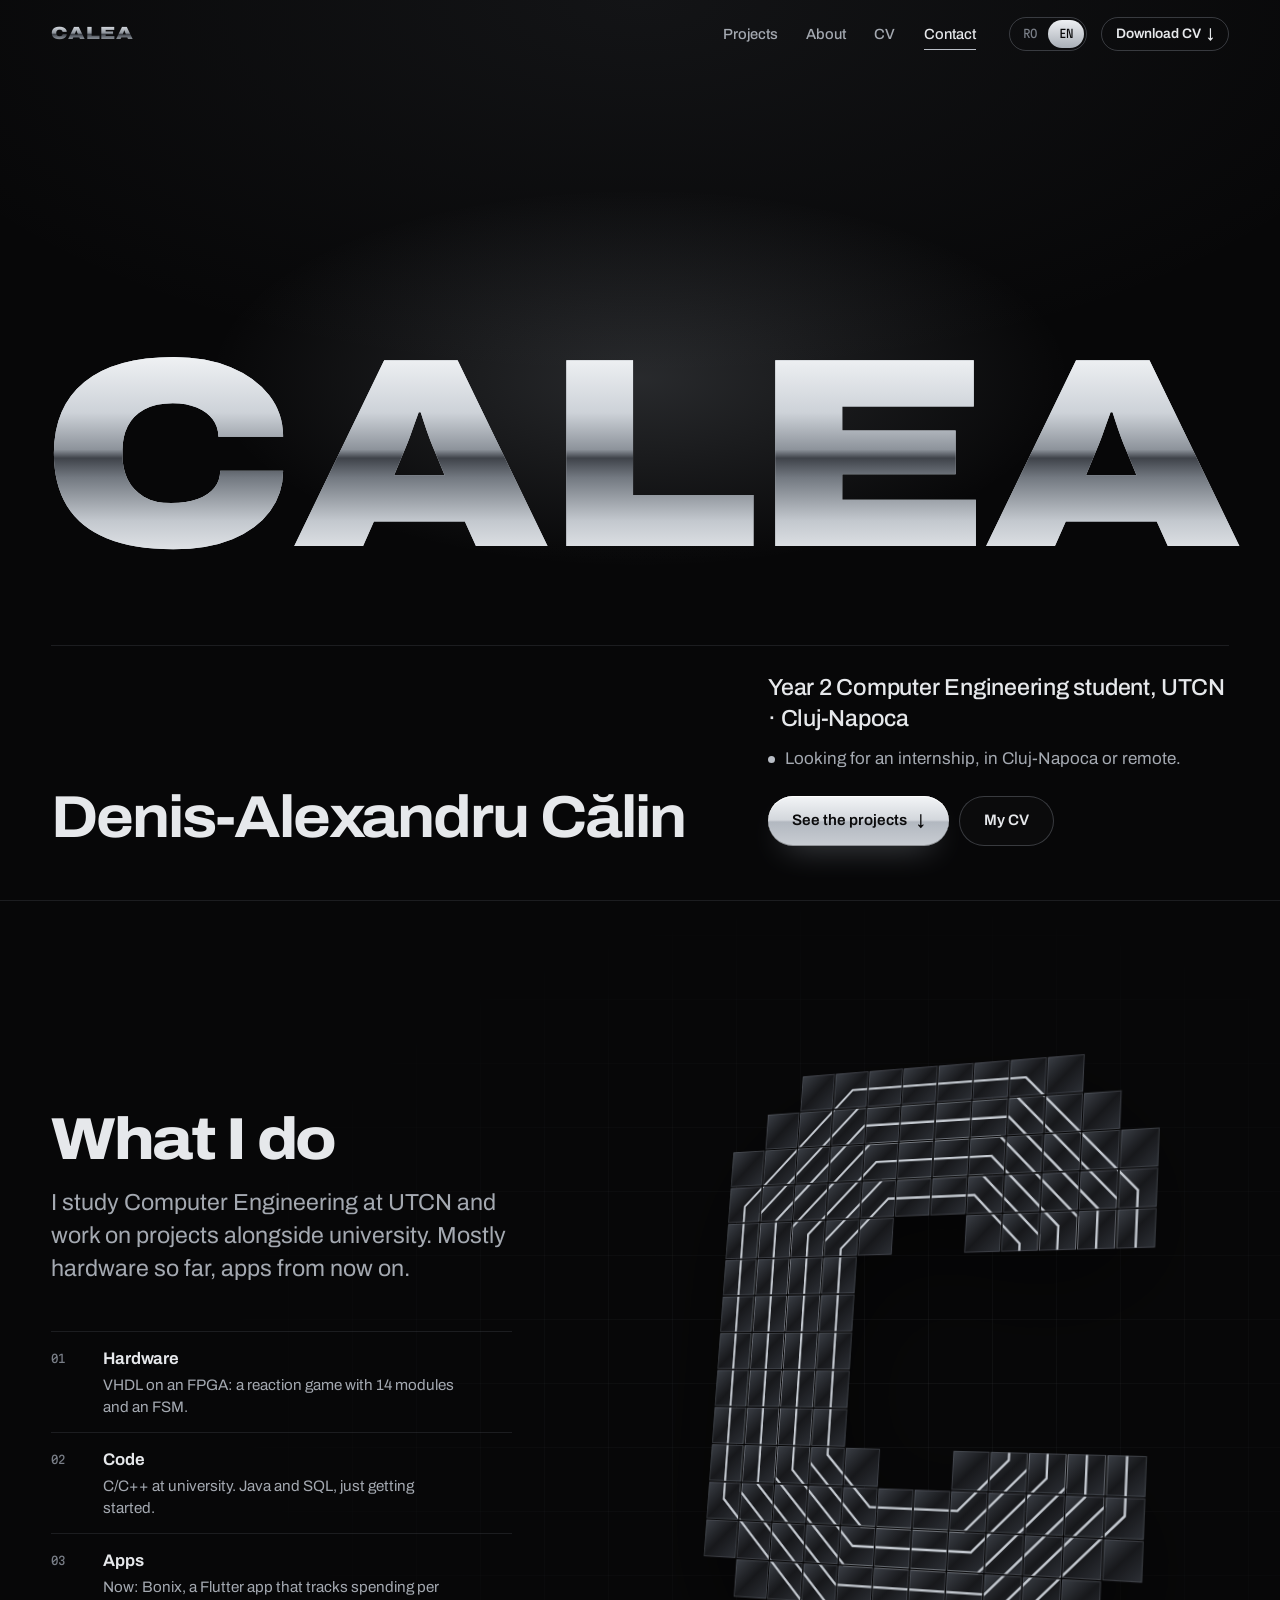
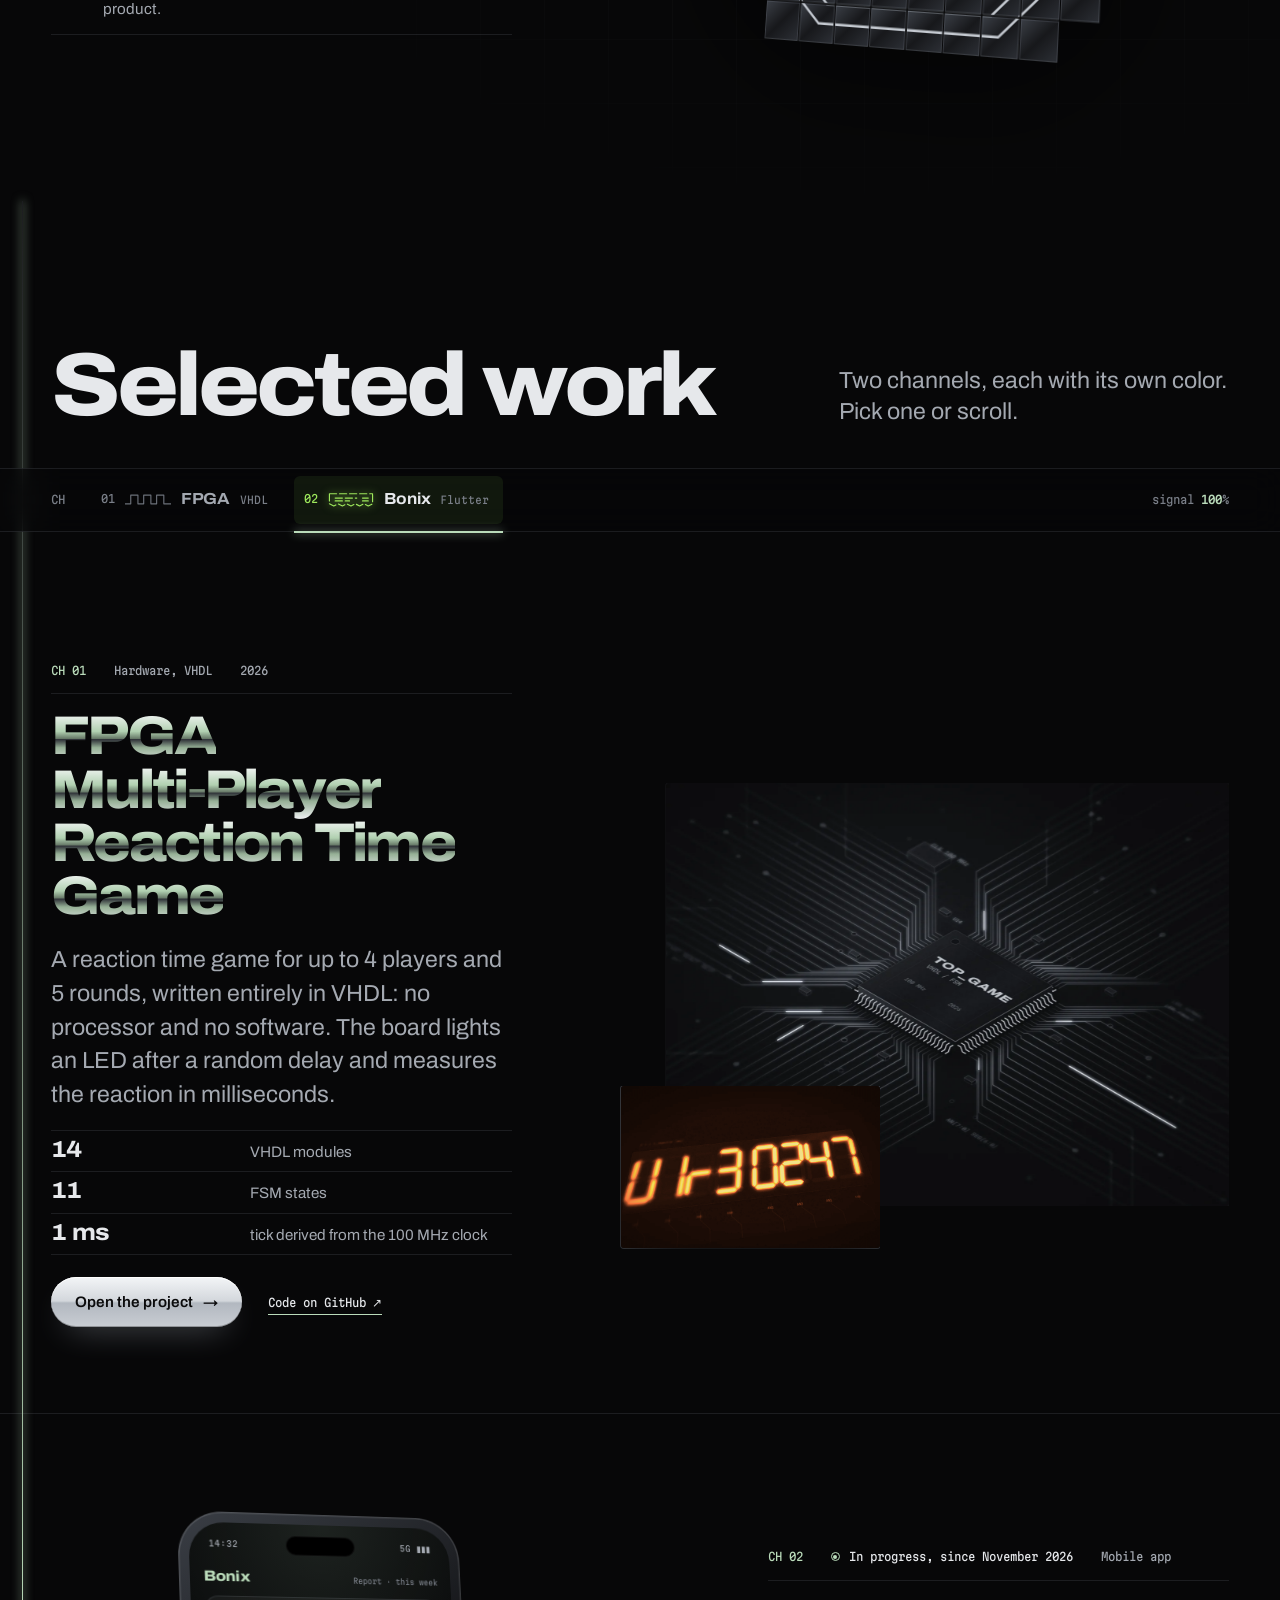
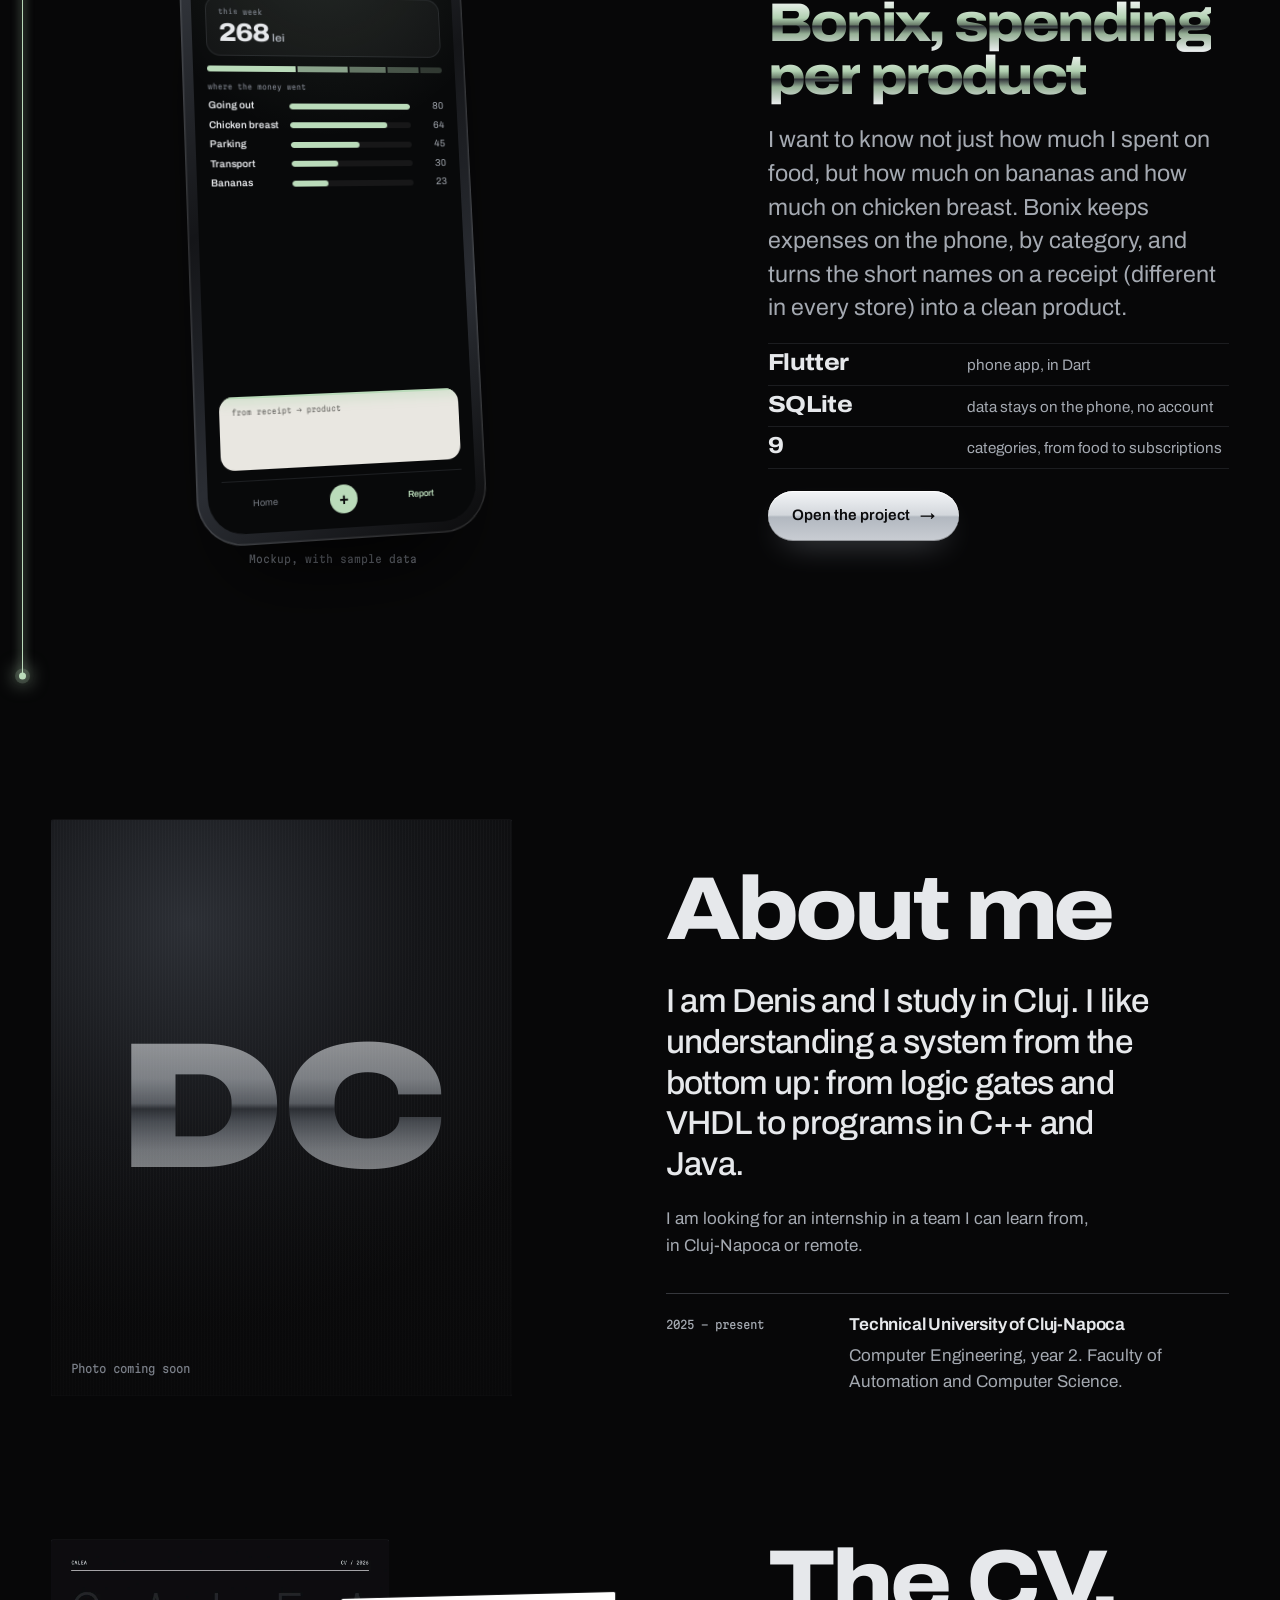
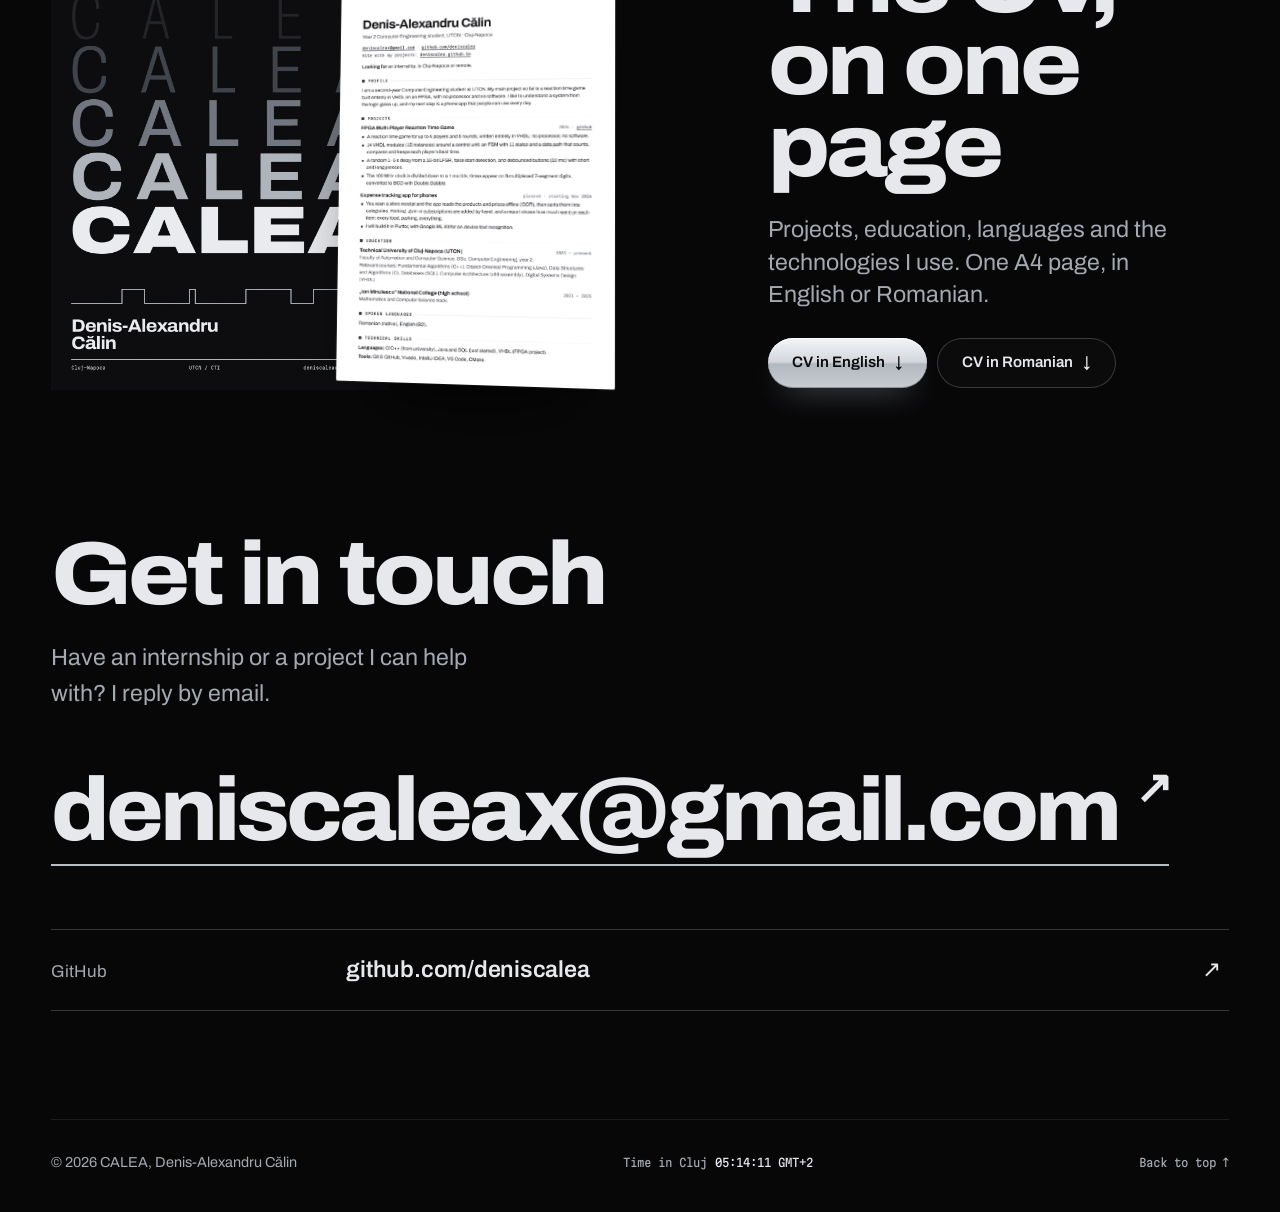
==== commit 67046ab8: "Versiunea 6: un ecran per proiect, pagini separate, telefonul Bonix Pe pagina principală, FPGA și Bo" ====
--- a/index.html
+++ b/index.html
@@ -4,7 +4,7 @@
   <meta charset="utf-8">
   <meta name="viewport" content="width=device-width, initial-scale=1">
   <title>CALEA · Denis-Alexandru Călin</title>
-  <meta name="description" content="CALEA, portofoliul lui Denis-Alexandru Călin: student în anul 2 la Calculatoare (UTCN, Cluj-Napoca). Un joc de reacție scris în VHDL pe FPGA și o aplicație de cheltuieli în lucru. Caut un internship, în Cluj-Napoca sau remote.">
+  <meta name="description" content="CALEA, portofoliul lui Denis-Alexandru Călin: student în anul 2 la Calculatoare (UTCN, Cluj-Napoca). Un joc de reacție scris în VHDL pe FPGA și Bonix, o aplicație de cheltuieli în lucru. Caut un internship, în Cluj-Napoca sau remote.">
   <meta name="author" content="Denis-Alexandru Călin">
   <meta name="color-scheme" content="dark">
   <meta name="theme-color" content="#070708">
@@ -31,7 +31,7 @@
   <link rel="preconnect" href="https://fonts.googleapis.com">
   <link rel="preconnect" href="https://fonts.gstatic.com" crossorigin>
   <link href="https://fonts.googleapis.com/css2?family=Archivo:wdth,wght@62..125,100..900&family=Martian+Mono:wdth,wght@75..112.5,300..600&display=swap" rel="stylesheet">
-  <link rel="stylesheet" href="assets/css/style.css?v=5.3">
+  <link rel="stylesheet" href="assets/css/style.css?v=6.2">
 
   <script>
     /* Limba se decide înainte de randare. Fără JS, conținutul rămâne vizibil (RO). */
@@ -124,8 +124,9 @@
       </div>
     </section>
 
-    <!-- 3. PROIECTE: canale. Fiecare proiect e un capitol pe pagină, cu „fosforul” lui (--ch).
-         Bara de canale e lipită sus cât ești în proiecte; culoarea se încarcă de pe magistrala din stânga, pe scroll. -->
+    <!-- 3. PROIECTE: canale. Pe pagina principală, fiecare proiect e un singur ecran (imagine + pe scurt + „Accesează proiectul”);
+         totul despre el stă pe pagina lui din proiecte/. Bara de canale e lipită sus cât ești în proiecte;
+         culoarea fiecărui canal (--c pe tab) se amestecă pe scroll în --tint. -->
     <section class="chapters" id="proiecte" aria-labelledby="proiecte-titlu">
       <div class="ch-atmos" aria-hidden="true"><span class="ch-glow"></span><span class="ch-scan"></span></div>
       <div class="ch-bus" aria-hidden="true"><span class="ch-bus-fill"></span><span class="ch-bus-pulse"></span></div>
@@ -133,7 +134,7 @@
       <div class="wrap">
         <header class="sec-head" data-reveal="once">
           <h2 class="sec-title split" id="proiecte-titlu" data-i18n="work.title">Proiecte</h2>
-          <p class="sec-note lift" data-i18n="work.note">Trei canale. Alege unul sau derulează: fiecare proiect are culoarea lui.</p>
+          <p class="sec-note lift" data-i18n="work.note">Două canale, fiecare cu culoarea lui. Alege unul sau derulează.</p>
         </header>
       </div>
 
@@ -145,12 +146,8 @@
               <span class="chan-id mono">01</span>
               <svg class="chan-glyph" viewBox="0 0 64 20" aria-hidden="true"><path d="M0 16 H8 V4 H18 V16 H26 V4 H36 V16 H44 V4 H54 V16 H64"/></svg>
               <span class="chan-name">FPGA</span><span class="chan-sub mono">VHDL</span></a></li>
-            <li><a class="chan-tab" href="#p-algo" data-ch="algo" style="--c: 64 204 255">
+            <li><a class="chan-tab" href="#p-app" data-ch="app" style="--c: 158 232 92">
               <span class="chan-id mono">02</span>
-              <svg class="chan-glyph" viewBox="0 0 64 20" aria-hidden="true"><path d="M3 18V14M11 18V12M19 18V10M27 18V9M35 18V7M43 18V6M51 18V4M59 18V2"/></svg>
-              <span class="chan-name" data-i18n="chan.algo">Algoritmi</span><span class="chan-sub mono">C++</span></a></li>
-            <li><a class="chan-tab" href="#p-app" data-ch="app" style="--c: 158 232 92">
-              <span class="chan-id mono">03</span>
               <svg class="chan-glyph" viewBox="0 0 64 20" aria-hidden="true"><path d="M2 2H62M2 2V16L8 19L14 16L20 19L26 16L32 19L38 16L44 19L50 16L56 19L62 16V2M10 8H40M10 12H30M48 8H56M48 12H56"/></svg>
               <span class="chan-name">Bonix</span><span class="chan-sub mono">Flutter</span></a></li>
           </ol>
@@ -160,329 +157,77 @@
       </nav>
 
       <!-- ===== CH 01 · FPGA ===== -->
-      <article class="ch" id="p-fpga" data-ch="fpga" aria-labelledby="p1-titlu">
-        <div class="wrap">
-          <header class="ch-head" data-reveal="once">
+      <article class="ch ch-teaser" id="p-fpga" data-ch="fpga" aria-labelledby="p1-titlu" data-reveal="once">
+        <div class="wrap teaser">
+          <div class="teaser-body">
             <p class="ch-kicker mono"><span>CH 01</span><span data-i18n="p1.kind">Hardware, VHDL</span><span>2026</span></p>
             <h3 class="ch-title split" id="p1-titlu" data-i18n="p1.title">Joc de reacție multi-player pe FPGA</h3>
-            <div class="ch-intro">
-              <p class="ch-lede lift" data-i18n="cs.lede">Un joc de timp de reacție pentru până la 4 jucători, câte 5 runde fiecare, construit integral în hardware: VHDL pe o placă FPGA, fără procesor și fără software. Placa aprinde un LED după o întârziere aleatoare, măsoară reacția în milisecunde, prinde starturile false și alege câștigătorul.</p>
-              <ul class="cs-facts lift">
-                <li><span class="mono" data-i18n="cs.f1">Limbaj</span><b>VHDL</b></li>
-                <li><span class="mono" data-i18n="cs.f2">Unelte</span><b>Vivado</b></li>
-                <li><span class="mono" data-i18n="cs.f3">Module</span><b data-i18n="cs.f3v">14, în 15 instanțe</b></li>
-                <li><span class="mono" data-i18n="cs.f4">Control</span><b data-i18n="cs.f4v">FSM cu 11 stări</b></li>
-                <li><span class="mono" data-i18n="cs.f5">Ceas</span><b data-i18n="cs.f5v">100 MHz, tick de 1 ms</b></li>
-              </ul>
+            <p class="ch-lede lift" data-i18n="p1.desc">Un joc de timp de reacție pentru până la 4 jucători și 5 runde, scris integral în VHDL: fără procesor și fără software. Placa aprinde un LED după o întârziere aleatoare și măsoară reacția în milisecunde.</p>
+            <ul class="specs lift">
+              <li><span class="spec-n"><span class="count" data-to="14">14</span></span><span class="spec-l" data-i18n="p1.s1">module VHDL</span></li>
+              <li><span class="spec-n"><span class="count" data-to="11">11</span></span><span class="spec-l" data-i18n="p1.s2">stări în FSM</span></li>
+              <li><span class="spec-n">1 ms</span><span class="spec-l" data-i18n="p1.s3">tick obținut din ceasul de 100 MHz</span></li>
+            </ul>
+            <div class="teaser-actions lift">
+              <a class="btn btn-primary magnetic" href="proiecte/fpga.html"><span class="btn-in"><span data-i18n="p.open">Accesează proiectul</span><span class="arrow arrow-r" aria-hidden="true">→</span></span></a>
+              <a class="text-link mono" href="https://github.com/deniscalea/FPGA-Multi-Player-Reaction-Time-Game" target="_blank" rel="noopener noreferrer"><span data-i18n="link.code">Codul pe GitHub</span> <span aria-hidden="true">↗</span><span class="visually-hidden" data-i18n="link.newtab"> (se deschide într-un tab nou)</span></a>
             </div>
-          </header>
-
-          <!-- Încearcă: simularea plăcii, sus, ca prim contact -->
-          <div class="ch-block" data-reveal="once">
-            <p class="ch-label mono"><span>01.1</span> <span data-i18n="cs.s6">Încearcă</span></p>
-            <div class="rig lift">
-              <div class="rig-board">
-                <div class="rig-display" id="rig-display" role="img" aria-label="Afișaj"></div>
-                <div class="rig-row">
-                  <div class="rig-leds mono">
-                    <span class="rig-led" data-led="semnal"><i aria-hidden="true"></i>LED_SEMNAL</span>
-                    <span class="rig-led" data-led="fault"><i aria-hidden="true"></i>LED_FAULT</span>
-                  </div>
-                  <p class="rig-state mono"><span data-i18n="cs.state">stare</span>: <b id="rig-state">IDLE</b></p>
-                </div>
-                <button class="btn btn-primary rig-btn" id="rig-btn" type="button"><span class="btn-in">Start</span></button>
-              </div>
-              <div class="rig-side">
-                <h4 class="rig-h" data-i18n="cs.h6">Joacă cinci runde</h4>
-                <p class="rig-status" id="rig-status" aria-live="polite"></p>
-                <ul class="rig-best mono" aria-label="Timpii pe runde" data-i18n-aria="cs.rounds">
-                  <li><span>r1</span><span data-round="0">–</span></li>
-                  <li><span>r2</span><span data-round="1">–</span></li>
-                  <li><span>r3</span><span data-round="2">–</span></li>
-                  <li><span>r4</span><span data-round="3">–</span></li>
-                  <li><span>r5</span><span data-round="4">–</span></li>
-                </ul>
-                <p class="rig-note mono" data-i18n="cs.note">Simulare în browser, simplificată la un singur jucător (U1). Stările, întârzierile de 1–5 s, pauzele de 0,5 s și formatul afișajului urmează codul VHDL.</p>
-              </div>
+          </div>
+          <a class="teaser-media" href="proiecte/fpga.html" tabindex="-1" aria-hidden="true">
+            <span class="curtain teaser-main"><span class="frame"><img class="fx par" src="assets/img/fpga-chip.webp" width="1600" height="1200" loading="lazy" decoding="async"
+                 alt="Randare izometrică a unui cip FPGA marcat TOP_GAME, cu trasee care pleacă din pini" data-i18n-alt="p1.img"></span></span>
+            <span class="curtain teaser-inset"><span class="frame"><img class="fx" src="assets/img/seg7.webp" width="1600" height="1000" loading="lazy" decoding="async"
+                 alt="Afișajul cu 7 segmente arătând U1 r3 0247: jucătorul 1, runda 3, 247 de milisecunde" data-i18n-alt="cs.coverAlt"></span></span>
+          </a>
+        </div>
+      </article>
+
+      <!-- ===== CH 02 · BONIX (aplicația de cheltuieli). ÎN LUCRU: doar ce există în cod; telefonul e o machetă. ===== -->
+      <article class="ch ch-teaser" id="p-app" data-ch="app" aria-labelledby="p2-titlu" data-reveal="once">
+        <div class="wrap teaser teaser-flip">
+          <div class="teaser-body">
+            <p class="ch-kicker mono"><span>CH 02</span><span class="state"><span class="state-dot" aria-hidden="true"></span><span data-i18n="p2.state">În lucru, din noiembrie 2026</span></span><span data-i18n="p2.kind">Aplicație mobilă</span></p>
+            <h3 class="ch-title split" id="p2-titlu" data-i18n="p2.title">Bonix, cheltuieli pe fiecare produs</h3>
+            <p class="ch-lede lift" data-i18n="p2.desc">Vreau să știu nu doar cât am dat pe mâncare, ci cât pe banane și cât pe piept de pui. Bonix ține cheltuielile pe telefon, pe categorii, și transformă numele scurte de pe bon (diferite la fiecare magazin) într-un produs curat.</p>
+            <ul class="specs lift">
+              <li><span class="spec-n">Flutter</span><span class="spec-l" data-i18n="p2.s1l">aplicație de telefon, în Dart</span></li>
+              <li><span class="spec-n">SQLite</span><span class="spec-l" data-i18n="p2.s2l">datele stau pe telefon, fără cont</span></li>
+              <li><span class="spec-n"><span class="count" data-to="9">9</span></span><span class="spec-l" data-i18n="p2.s3l">categorii, de la mâncare la abonamente</span></li>
+            </ul>
+            <div class="teaser-actions lift">
+              <a class="btn btn-primary magnetic" href="proiecte/bonix.html"><span class="btn-in"><span data-i18n="p.open">Accesează proiectul</span><span class="arrow arrow-r" aria-hidden="true">→</span></span></a>
             </div>
           </div>
-
-          <!-- Arhitectura -->
-          <div class="ch-block" data-reveal="once">
-            <p class="ch-label mono"><span>01.2</span> <span data-i18n="cs.s2">Arhitectura</span></p>
-            <h4 class="ch-sub split" data-i18n="cs.h2">Intrări curățate, un FSM, o cale de date</h4>
-            <p class="ch-p lift" data-i18n-html="cs.p2a">Entitatea de top, <code>TOP_GAME</code>, leagă <strong>15 instanțe (U0–U14) din 14 module</strong>: <code>debouncer</code> apare de trei ori, restul câte o dată. În stânga, intrările sunt curățate; în centru, unitatea de control <code>UC</code> decide; în dreapta, calea de date numără, compară, ține minte și afișează.</p>
-        <figure class="diagram lift">
-          <div class="diagram-scroll" tabindex="0" role="region" aria-label="Diagrama de arhitectură (derulabilă)" data-i18n-aria="cs.dgScroll">
-            <svg class="dg" viewBox="0 0 1200 690" role="img" aria-labelledby="dg-t dg-d">
-              <title id="dg-t" data-i18n="cs.dgTitle">Arhitectura TOP_GAME</title>
-              <desc id="dg-d" data-i18n="cs.dgDesc">Pinii CLK, RST, BTNL, START, REACT și SKIP intră în freq_div, reset_ctrl, btn_press_ctrl și trei debouncere. Acestea alimentează unitatea de control UC. UC comandă calea de date (rand_reg, MAIN_COUNT, comparator, Scazator, records_memory, game_counters, winner_eval) și primește înapoi time_done, runda_done și game_done. display_ctrl scoate AN și SEG; UC scoate LED_SEMNAL și LED_FAULT.</desc>
-              <defs>
-                <marker id="ah" viewBox="0 0 10 10" refX="9" refY="5" markerWidth="7" markerHeight="7" orient="auto-start-reverse"><path class="arrowhead" d="M0 0L10 5L0 10z"/></marker>
-              </defs>
-
-              <!-- grupuri -->
-              <rect class="group" x="112" y="30" width="236" height="460" rx="4"/>
-              <text class="t-group" x="120" y="22" data-i18n="cs.gIn">condiționarea intrărilor</text>
-              <rect class="group" x="748" y="22" width="254" height="500" rx="4"/>
-              <text class="t-group" x="756" y="14" data-i18n="cs.gDp">calea de date</text>
-
-              <!-- pini de intrare -->
-              <g class="t-pin">
-                <circle class="pin" cx="40" cy="70" r="5"/><text x="52" y="64">CLK</text>
-                <circle class="pin" cx="40" cy="150" r="5"/><text x="52" y="144">RST</text>
-                <circle class="pin" cx="40" cy="230" r="5"/><text x="52" y="224">BTNL</text>
-                <circle class="pin" cx="40" cy="315" r="5"/><text x="52" y="309">START</text>
-                <circle class="pin" cx="40" cy="380" r="5"/><text x="52" y="374">REACT</text>
-                <circle class="pin" cx="40" cy="445" r="5"/><text x="52" y="439">SKIP</text>
-              </g>
-              <g>
-                <path class="w draw" d="M45 70H128" marker-end="url(#ah)"/>
-                <path class="w draw" d="M45 150H128" marker-end="url(#ah)"/>
-                <path class="w draw" d="M45 230H128" marker-end="url(#ah)"/>
-                <path class="w draw" d="M45 315H128" marker-end="url(#ah)"/>
-                <path class="w draw" d="M45 380H128" marker-end="url(#ah)"/>
-                <path class="w draw" d="M45 445H128" marker-end="url(#ah)"/>
-              </g>
-
-              <!-- condiționarea intrărilor -->
-              <g>
-                <rect class="box" x="130" y="46" width="200" height="48" rx="3"/><text class="t-mod" x="144" y="75">freq_div</text><text class="t-id" x="300" y="62" text-anchor="end">U2</text>
-                <rect class="box" x="130" y="126" width="200" height="48" rx="3"/><text class="t-mod" x="144" y="155">reset_ctrl</text><text class="t-id" x="316" y="142" text-anchor="end">U0</text>
-                <rect class="box" x="130" y="206" width="200" height="48" rx="3"/><text class="t-mod" x="144" y="235">btn_press_ctrl</text><text class="t-id" x="316" y="222" text-anchor="end">U1</text>
-                <rect class="box" x="130" y="296" width="200" height="38" rx="3"/><text class="t-mod" x="144" y="320">debouncer</text><text class="t-id" x="316" y="312" text-anchor="end">U3</text>
-                <rect class="box" x="130" y="361" width="200" height="38" rx="3"/><text class="t-mod" x="144" y="385">debouncer</text><text class="t-id" x="316" y="377" text-anchor="end">U4</text>
-                <rect class="box" x="130" y="426" width="200" height="38" rx="3"/><text class="t-mod" x="144" y="450">debouncer</text><text class="t-id" x="316" y="442" text-anchor="end">U5</text>
-              </g>
-              <!-- semnale spre UC -->
-              <g>
-                <path class="w draw" d="M330 140H436" marker-end="url(#ah)"/><text class="t-sig" x="340" y="134">rst_user</text>
-                <path class="w draw" d="M330 160H436" marker-end="url(#ah)"/><text class="t-sig" x="340" y="174">rst_global</text>
-                <path class="w draw" d="M330 222H436" marker-end="url(#ah)"/><text class="t-sig" x="340" y="216">btnl_short</text>
-                <path class="w draw" d="M330 240H436" marker-end="url(#ah)"/><text class="t-sig" x="340" y="254">btnl_long</text>
-                <path class="w draw" d="M330 315H436" marker-end="url(#ah)"/><text class="t-sig" x="340" y="309">start</text>
-                <path class="w draw" d="M330 380H436" marker-end="url(#ah)"/><text class="t-sig" x="340" y="374">react</text>
-                <path class="w draw" d="M330 445H436" marker-end="url(#ah)"/><text class="t-sig" x="340" y="439">skip</text>
-                <!-- clk_1ms ocolește pe sus, spre MAIN_COUNT -->
-                <path class="w draw" d="M330 70H690V128H758" marker-end="url(#ah)"/><text class="t-sig" x="340" y="64">clk_1ms</text>
-              </g>
-
-              <!-- UC -->
-              <rect class="box box-uc" x="440" y="120" width="200" height="360" rx="4"/>
-              <text class="t-mod t-uc" x="460" y="160" style="font-size:30px">UC</text>
-              <text class="t-id t-uc-id" x="460" y="182" data-i18n="cs.ucSub">unitatea de control, FSM</text>
-              <text class="t-id t-uc-id" x="620" y="142" text-anchor="end">U14</text>
-              <text class="t-id t-uc-id" x="460" y="456" data-i18n="cs.ucStates">11 stări</text>
-
-              <!-- magistrala de control UC → calea de date -->
-              <path class="w-bus draw" d="M640 300H718"/>
-              <path class="w-bus draw" d="M718 60V600"/>
-              <g>
-                <path class="w draw" d="M718 60H758" marker-end="url(#ah)"/>
-                <path class="w draw" d="M718 140H758" marker-end="url(#ah)"/>
-                <path class="w draw" d="M718 344H758" marker-end="url(#ah)"/>
-                <path class="w draw" d="M718 414H758" marker-end="url(#ah)"/>
-                <path class="w draw" d="M718 484H758" marker-end="url(#ah)"/>
-                <path class="w draw" d="M718 578H758" marker-end="url(#ah)"/>
-              </g>
-              <text class="t-sig" x="648" y="292" data-i18n="cs.bus">control</text>
-              <!-- semnale de stare înapoi spre UC -->
-              <path class="w-ctl draw" d="M758 200H686V420H644" marker-end="url(#ah)"/>
-              <path class="w-ctl draw" d="M758 430H700V440H644" marker-end="url(#ah)"/>
-              <text class="t-sig" x="648" y="412">time_done</text>
-              <text class="t-sig" x="648" y="458">runda_done, game_done</text>
-
-              <!-- calea de date -->
-              <g>
-                <rect class="box" x="760" y="36" width="230" height="48" rx="3"/><text class="t-mod" x="774" y="65">rand_reg</text><text class="t-id" x="976" y="52" text-anchor="end">U6 LFSR</text>
-                <rect class="box" x="760" y="106" width="230" height="48" rx="3"/><text class="t-mod" x="774" y="135">MAIN_COUNT</text><text class="t-id" x="976" y="122" text-anchor="end">U7</text>
-                <rect class="box" x="760" y="176" width="230" height="48" rx="3"/><text class="t-mod" x="774" y="205">comparator</text><text class="t-id" x="976" y="192" text-anchor="end">U8</text>
-                <rect class="box" x="760" y="246" width="230" height="48" rx="3"/><text class="t-mod" x="774" y="275">Scazator</text><text class="t-id" x="976" y="262" text-anchor="end">U9</text>
-                <rect class="box" x="760" y="320" width="230" height="48" rx="3"/><text class="t-mod" x="774" y="349">records_memory</text><text class="t-id" x="976" y="336" text-anchor="end">U10</text>
-                <rect class="box" x="760" y="390" width="230" height="48" rx="3"/><text class="t-mod" x="774" y="419">game_counters</text><text class="t-id" x="976" y="406" text-anchor="end">U11</text>
-                <rect class="box" x="760" y="460" width="230" height="48" rx="3"/><text class="t-mod" x="774" y="489">winner_eval</text><text class="t-id" x="976" y="476" text-anchor="end">U12</text>
-              </g>
-              <!-- legături interne -->
-              <g>
-                <path class="w draw" d="M990 60H1012V190H994" marker-end="url(#ah)"/><text class="t-sig" x="1018" y="64">t_random</text>
-                <path class="w draw" d="M990 130H1030V264H994" marker-end="url(#ah)"/><text class="t-sig" x="1036" y="134">t_total</text>
-                <path class="w draw" d="M1012 190V250H994" marker-end="url(#ah)"/>
-                <path class="w draw" d="M1030 210H994" marker-end="url(#ah)"/>
-                <path class="w draw" d="M990 280H1048V334H994" marker-end="url(#ah)"/><text class="t-sig" x="1054" y="284">t_reactie</text>
-                <path class="w draw" d="M990 356H1066V476H994" marker-end="url(#ah)"/><text class="t-sig" x="1072" y="360">rec_u1…u4</text>
-              </g>
-              <!-- date spre afișaj -->
-              <path class="w-bus draw" d="M1100 300V570H994"/>
-              <path class="w draw" d="M1048 300H1100"/>
-              <path class="w draw" d="M1066 420H1100"/>
-              <path class="w draw" d="M990 496H1100"/>
-              <text class="t-sig" x="1108" y="296" data-i18n="cs.toDisp">spre afișaj</text>
-
-              <rect class="box" x="760" y="554" width="230" height="48" rx="3"/><text class="t-mod" x="774" y="583">display_ctrl</text><text class="t-id" x="976" y="570" text-anchor="end">U13</text>
-
-              <!-- ieșiri -->
-              <g class="t-pin">
-                <path class="w draw" d="M875 602V634H1152" marker-end="url(#ah)"/>
-                <circle class="pin" cx="1160" cy="634" r="5"/><text x="1150" y="626" text-anchor="end">AN[7:0], SEG[6:0]</text>
-                <path class="w draw" d="M520 480V662H1152" marker-end="url(#ah)"/>
-                <circle class="pin" cx="1160" cy="662" r="5"/><text x="1150" y="680" text-anchor="end">LED_SEMNAL, LED_FAULT</text>
-              </g>
-            </svg>
-          </div>
-          <figcaption class="mono fig-cap"><span data-i18n="cs.dgCap">Modulele și semnalele reale din TOPMODULE.vhd. Ceasul CLK ajunge la toate modulele; nu e desenat peste tot.</span><span>fig. 02</span></figcaption>
-          <p class="diagram-hint mono" data-i18n="cs.swipe">Glisează diagrama în lateral.</p>
-        </figure>
-          </div>
-
-          <!-- Detalii -->
-          <div class="ch-block" data-reveal="once">
-            <p class="ch-label mono"><span>01.3</span> <span data-i18n="cs.s4">Detalii</span></p>
-            <h4 class="ch-sub split" data-i18n="cs.h4">Patru piese mici care fac jocul corect</h4>
-        <div class="tech lift">
-          <article>
-            <p class="mono">rand_reg.vhd</p>
-            <h3>LFSR</h3>
-            <p data-i18n-html="cs.t1">Un registru de 16 biți pornit de la <code>x"ACE1"</code> se deplasează la fiecare ceas, iar bitul nou e XOR între biții 15, 13, 12 și 10. Cât timp FSM-ul ține <code>en_random</code> activ, ultimii 3 biți aleg întârzierea: <strong>1, 2, 3, 4 sau 5 secunde</strong>. Jucătorul nu are cum să știe când apare semnalul.</p>
-            <p class="eq">r ← r(14:0) &amp; (r15 ⊕ r13 ⊕ r12 ⊕ r10)</p>
-          </article>
-          <article>
-            <p class="mono">DISPLAY_CTRL.vhd</p>
-            <h3>Double Dabble</h3>
-            <p data-i18n-html="cs.t2">Timpul e un număr binar, dar afișajul are nevoie de cifre zecimale. Conversia în BCD trece prin 14 pași: orice cifră mai mare decât 4 primește +3, apoi totul se deplasează cu un bit la stânga. La final rămân <strong>patru cifre BCD</strong>, gata pentru decodorul de segmente.</p>
-            <p class="eq">if bcd(3:0) &gt; 4 then bcd(3:0) := bcd(3:0) + 3</p>
-          </article>
-          <article>
-            <p class="mono">debouncer.vhd, btn_press_ctrl.vhd</p>
-            <h3 data-i18n="cs.t3h">Debouncing și apăsări lungi</h3>
-            <p data-i18n-html="cs.t3">Un buton real oscilează când e apăsat. Debouncerul acceptă o schimbare abia după <strong>1 000 000 de cicluri stabile (10 ms)</strong> și scoate un singur impuls, pe frontul crescător. Pentru BTNL, un numărător separă apăsarea scurtă de cea lungă: peste <strong>100 000 000 de cicluri (1 s)</strong> e lungă.</p>
-            <p class="eq">count = x"F4240" → btn_state ← btn_in</p>
-          </article>
-          <article>
-            <p class="mono">FREQ_DIV.vhd, DISPLAY_CTRL.vhd</p>
-            <h3 data-i18n="cs.t4h">Divizor de ceas și multiplexare</h3>
-            <p data-i18n-html="cs.t4">Ceasul de 100 MHz e prea rapid pentru oameni. Divizorul numără până la 99 999 și dă un impuls la fiecare <strong>100 000 de cicluri</strong>: tick-ul de 1 ms cu care <code>MAIN_COUNT</code> măsoară. Afișajul folosește biții 15–13 ai unui contor ca să aprindă pe rând cele <strong>8 cifre</strong>, destul de repede ca ochiul să le vadă pe toate deodată.</p>
-            <p class="eq">nr = 99999 → clk_1ms ← '1'</p>
-          </article>
-        </div>
-          </div>
-
-          <div class="ch-end lift" data-reveal="once">
-            <a class="btn btn-primary magnetic" href="https://github.com/deniscalea/FPGA-Multi-Player-Reaction-Time-Game" target="_blank" rel="noopener noreferrer"><span class="btn-in"><span data-i18n="link.code">Codul pe GitHub</span><span class="arrow" aria-hidden="true">↗</span></span><span class="visually-hidden" data-i18n="link.newtab"> (se deschide într-un tab nou)</span></a>
-            <a class="text-link mono ch-next" href="#p-algo"><span data-i18n="chan.next2">Canalul 02: Algoritmi</span> <span aria-hidden="true">↓</span></a>
-          </div>
-        </div>
-      </article>
-
-      <!-- ===== CH 02 · ALGORITMI ===== -->
-      <article class="ch" id="p-algo" data-ch="algo" aria-labelledby="p3-titlu">
-        <div class="wrap">
-          <header class="ch-head" data-reveal="once">
-            <p class="ch-kicker mono"><span>CH 02</span><span data-i18n="p3.kind">Algoritmi, C++</span><span>2026</span></p>
-            <h3 class="ch-title split" id="p3-titlu" data-i18n="p3.title">Algoritmi în C++, măsurați pe bucăți</h3>
-            <div class="ch-intro">
-              <p class="ch-lede lift" data-i18n="p3.lede">Șapte laboratoare de la Algoritmi fundamentali, scrise de la zero: sortări, heap-uri, Quicksort, interclasarea a k liste, tabele de dispersie și arbori de statistici de ordine. Fiecare algoritm numără atribuirile și comparațiile, ca să verific pe grafic dacă teoria chiar se vede în cifre.</p>
-              <ul class="cs-facts lift">
-                <li><span class="mono" data-i18n="cs.f1">Limbaj</span><b>C++</b></li>
-                <li><span class="mono" data-i18n="p3.f2">Laboratoare</span><b>7</b></li>
-                <li><span class="mono" data-i18n="p3.f3">Măsurat</span><b data-i18n="p3.f3v">atribuiri + comparații</b></li>
-                <li><span class="mono" data-i18n="p3.f4">Intrări</span><b data-i18n="p3.f4v">n = 100 … 10 000, media pe 5 rulări</b></li>
-              </ul>
-            </div>
-          </header>
-
-          <!-- Osciloscopul de experimente: alegi experimentul, curba se redesenează -->
-          <div class="ch-block" data-reveal="once">
-            <p class="ch-label mono"><span>02.1</span> <span data-i18n="p3.s1">Experimente</span></p>
-            <div class="scope lift">
-              <div class="scope-tabs" role="tablist" aria-label="Alege experimentul" data-i18n-aria="p3.tabs">
-                <button type="button" role="tab" class="scope-tab mono" data-exp="sort" aria-selected="true">L01 <span data-i18n="p3.e1">Sortări directe</span></button>
-                <button type="button" role="tab" class="scope-tab mono" data-exp="heap" aria-selected="false">L02 <span data-i18n="p3.e2">Construire heap</span></button>
-                <button type="button" role="tab" class="scope-tab mono" data-exp="quick" aria-selected="false">L03 <span>Quick vs Heap</span></button>
-                <button type="button" role="tab" class="scope-tab mono" data-exp="hybrid" aria-selected="false">L03 <span data-i18n="p3.e4">Pragul hibrid</span></button>
-                <button type="button" role="tab" class="scope-tab mono" data-exp="merge" aria-selected="false">L04 <span data-i18n="p3.e5">k liste</span></button>
-                <button type="button" role="tab" class="scope-tab mono" data-exp="ostree" aria-selected="false">L07 <span data-i18n="p3.e6">Arbore OS</span></button>
-              </div>
-              <div class="scope-screen" role="tabpanel">
-                <svg class="scope-svg" viewBox="0 0 800 380" role="img" aria-labelledby="scope-cap"></svg>
-                <div class="scope-tip mono" hidden></div>
-              </div>
-              <div class="scope-read">
-                <p class="scope-cap" id="scope-cap" aria-live="polite"></p>
-                <p class="scope-axis mono"></p>
-              </div>
-            </div>
-          </div>
-
-          <!-- Tabela de dispersie -->
-          <div class="ch-block" data-reveal="once">
-            <p class="ch-label mono"><span>02.2</span> <span data-i18n="p3.s2">Tabela de dispersie</span></p>
-            <h4 class="ch-sub split" data-i18n="p3.h2">Plină 99%, încă găsește din 5 încercări</h4>
-            <p class="ch-p lift" data-i18n="p3.p2">Adresare deschisă cu verificare pătratică, pe o tabelă de 10 007 celule. Am căutat 1 500 de chei care există și 1 500 care nu există, de cinci ori. Bara arată câte celule verifică în medie o căutare.</p>
-            <div class="fill lift" role="table" aria-label="Efortul de căutare după factorul de umplere" data-i18n-aria="p3.tblAria">
-              <div class="fill-row fill-headrow mono" role="row"><span role="columnheader" data-i18n="p3.c1">umplere</span><span role="columnheader" data-i18n="p3.c2">găsite, medie</span><span role="columnheader" data-i18n="p3.c3">negăsite, medie</span></div>
-              <div class="fill-row" role="row" style="--wa:0.230;--wb:0.422"><span role="cell" class="mono">0,80</span><span role="cell"><i></i><b>1,95</b></span><span role="cell"><i></i><b>6,31</b></span></div>
-              <div class="fill-row" role="row" style="--wa:0.244;--wb:0.499"><span role="cell" class="mono">0,85</span><span role="cell"><i></i><b>2,15</b></span><span role="cell"><i></i><b>9,51</b></span></div>
-              <div class="fill-row" role="row" style="--wa:0.268;--wb:0.595"><span role="cell" class="mono">0,90</span><span role="cell"><i></i><b>2,53</b></span><span role="cell"><i></i><b>15,46</b></span></div>
-              <div class="fill-row" role="row" style="--wa:0.321;--wb:0.758"><span role="cell" class="mono">0,95</span><span role="cell"><i></i><b>3,53</b></span><span role="cell"><i></i><b>34,49</b></span></div>
-              <div class="fill-row" role="row" style="--wa:0.392;--wb:1.000"><span role="cell" class="mono">0,99</span><span role="cell"><i></i><b>5,35</b></span><span role="cell"><i></i><b>110,06</b></span></div>
-            </div>
-          </div>
-
-          <div class="ch-end lift" data-reveal="once">
-            <!-- TODO Denis: repo-ul deniscalea/algorithms-cpp nu e încă pe GitHub. Când există, scoate comentariul de mai jos.
-            <a class="btn btn-primary magnetic" href="https://github.com/deniscalea/algorithms-cpp" target="_blank" rel="noopener noreferrer"><span class="btn-in"><span data-i18n="link.code">Codul pe GitHub</span><span class="arrow" aria-hidden="true">↗</span></span><span class="visually-hidden" data-i18n="link.newtab"> (se deschide într-un tab nou)</span></a>
-            -->
-            <a class="text-link mono ch-next" href="#p-app"><span data-i18n="chan.next3">Canalul 03: Bonix</span> <span aria-hidden="true">↓</span></a>
-          </div>
-        </div>
-      </article>
-
-      <!-- ===== CH 03 · BONIX (aplicația de cheltuieli). ÎN LUCRU: doar ce există în cod. ===== -->
-      <article class="ch" id="p-app" data-ch="app" aria-labelledby="p2-titlu">
-        <div class="wrap">
-          <header class="ch-head" data-reveal="once">
-            <p class="ch-kicker mono"><span>CH 03</span><span class="state"><span class="state-dot" aria-hidden="true"></span><span data-i18n="p2.state">În lucru, din noiembrie 2026</span></span><span data-i18n="p2.kind">Aplicație mobilă</span></p>
-            <h3 class="ch-title split" id="p2-titlu" data-i18n="p2.title">Bonix, cheltuieli pe fiecare produs</h3>
-            <div class="ch-intro">
-              <p class="ch-lede lift" data-i18n="p2.desc">Vreau să știu nu doar cât am dat pe mâncare, ci cât pe banane și cât pe piept de pui. Bonix ține cheltuielile pe telefon, pe categorii, și transformă numele scurte de pe bon (diferite la fiecare magazin) într-un produs curat.</p>
-              <ul class="cs-facts lift">
-                <li><span class="mono" data-i18n="p2.f1">Platformă</span><b>Flutter, Dart</b></li>
-                <li><span class="mono" data-i18n="p2.f2">Date</span><b data-i18n="p2.f2v">SQLite local, fără cont</b></li>
-                <li><span class="mono" data-i18n="p2.f3">Categorii</span><b>9</b></li>
-                <li><span class="mono" data-i18n="p2.f4">Ecrane</span><b data-i18n="p2.f4v">Acasă, Adaugă, Raport</b></li>
-              </ul>
-            </div>
-          </header>
-
-          <div class="ch-block" data-reveal="once">
-            <p class="ch-label mono"><span>03.1</span> <span data-i18n="p2.s1">Cum curăță bonul</span></p>
-            <h4 class="ch-sub split" data-i18n="p2.h1">Aceeași banană, trei magazine</h4>
-            <div class="receipt lift">
-              <ol class="rc-in mono" aria-label="Text de pe bon" data-i18n-aria="p2.rcIn">
-                <li>BANANE VRAC 1,234KG</li><li>BANANE ECUADOR</li><li>BANANE KG</li><li>PIEPT PUI CAS</li>
-              </ol>
-              <div class="rc-arrow" aria-hidden="true"><svg viewBox="0 0 120 40"><path d="M0 20H110M98 8L112 20L98 32"/></svg></div>
-              <ol class="rc-out" aria-label="Produs curat" data-i18n-aria="p2.rcOut">
-                <li><b data-i18n="p2.o1">Banane</b><span class="mono" data-i18n="p2.cat">Mâncare</span></li>
-                <li><b data-i18n="p2.o1">Banane</b><span class="mono" data-i18n="p2.cat">Mâncare</span></li>
-                <li><b data-i18n="p2.o1">Banane</b><span class="mono" data-i18n="p2.cat">Mâncare</span></li>
-                <li><b data-i18n="p2.o2">Piept de pui</b><span class="mono" data-i18n="p2.cat">Mâncare</span></li>
-              </ol>
-            </div>
-            <p class="ch-p lift" data-i18n-html="p2.p1">În ordine: întâi <strong>corecturile tale</strong> (îi spui o dată că „PIEPT PUI CAS” e piept de pui și ține minte), apoi un <strong>dicționar de cuvinte-cheie</strong>, iar la final textul curățat de gramaje și coduri.</p>
-          </div>
-
-          <div class="ch-block" data-reveal="once">
-            <p class="ch-label mono"><span>03.2</span> <span data-i18n="p2.s2">Unde e acum</span></p>
-            <ul class="todo lift">
-              <li class="is-done"><i aria-hidden="true"></i><span data-i18n="p2.d1">Baza de date locală (SQLite), cu index pe dată</span></li>
-              <li class="is-done"><i aria-hidden="true"></i><span data-i18n="p2.d2">9 categorii: mâncare, ieșiri, transport, parcare, sală, abonamente, cămin, casă, altele</span></li>
-              <li class="is-done"><i aria-hidden="true"></i><span data-i18n="p2.d3">Normalizarea numelor de pe bon, cu corecturile utilizatorului</span></li>
-              <li class="is-done"><i aria-hidden="true"></i><span data-i18n="p2.d4">Ecranele Acasă, Adaugă și Raport</span></li>
-              <li><i aria-hidden="true"></i><span data-i18n="p2.d5">Scanarea bonului cu camera (OCR pe telefon)</span></li>
-            </ul>
-            <p class="work-note lift" data-i18n="p2.note">Codul ajunge pe GitHub când scanarea bonului merge.</p>
-          </div>
+          <a class="teaser-media teaser-phone" href="proiecte/bonix.html" tabindex="-1" aria-hidden="true">
+            <span class="phone" role="img" aria-label="Machetă a aplicației Bonix: ecranul Raport, cu date de exemplu" data-i18n-aria="ph.aria">
+              <span class="phone-shell">
+                <span class="phone-screen">
+                  <span class="ph-status mono" aria-hidden="true"><span>14:32</span><span class="ph-isl"></span><span>5G ▮▮▮</span></span>
+                  <span class="ph-top"><span class="ph-app">Bonix</span><span class="ph-month mono" data-i18n="ph.month">Raport · săptămâna asta</span></span>
+                  <span class="ph-total"><span class="ph-total-k mono" data-i18n="ph.total">săptămâna asta</span><span class="ph-total-v">268<small> lei</small></span></span>
+                  <span class="ph-mix" aria-hidden="true"><i style="--w:38"></i><i style="--w:22"></i><i style="--w:16"></i><i style="--w:14"></i><i style="--w:10"></i></span>
+                  <span class="ph-list-k mono" data-i18n="ph.where">pe ce s-au dus banii</span>
+                  <span class="ph-list">
+                    <span class="ph-row" style="--w:1"><b data-i18n="ph.r1">Ieșiri</b><span class="ph-bar"><i></i></span><em>80</em></span>
+                    <span class="ph-row" style="--w:.8"><b data-i18n="ph.r2">Piept de pui</b><span class="ph-bar"><i></i></span><em>64</em></span>
+                    <span class="ph-row" style="--w:.56"><b data-i18n="ph.r3">Parcare</b><span class="ph-bar"><i></i></span><em>45</em></span>
+                    <span class="ph-row" style="--w:.38"><b data-i18n="ph.r4">Transport</b><span class="ph-bar"><i></i></span><em>30</em></span>
+                    <span class="ph-row" style="--w:.29"><b data-i18n="ph.r5">Banane</b><span class="ph-bar"><i></i></span><em>23</em></span>
+                  </span>
+                  <span class="ph-scan">
+                    <span class="ph-scan-k mono" data-i18n="ph.scan">de pe bon → produs</span>
+                    <span class="ph-scan-rows">
+                      <span class="ph-sr"><span class="mono">BANANE VRAC 1,234KG</span><b data-i18n="ph.o1">Banane</b></span>
+                      <span class="ph-sr"><span class="mono">PIEPT PUI CAS</span><b data-i18n="ph.o2">Piept de pui</b></span>
+                      <span class="ph-sr"><span class="mono">BANANE ECUADOR</span><b data-i18n="ph.o1">Banane</b></span>
+                    </span>
+                  </span>
+                  <span class="ph-tabs" aria-hidden="true"><span data-i18n="ph.t1">Acasă</span><span class="ph-add">+</span><span class="is-on" data-i18n="ph.t3">Raport</span></span>
+                </span>
+              </span>
+              <span class="phone-cap mono" data-i18n="ph.cap">Machetă, cu date de exemplu</span>
+            </span>
+          </a>
         </div>
       </article>
     </section>
@@ -566,8 +311,7 @@
     </section>
   </main>
 
-  <script src="assets/js/i18n-fpga.js?v=5.3" defer></script>
-  <script src="assets/js/algo-data.js?v=5.3" defer></script>
-  <script src="assets/js/main.js?v=5.3" defer></script>
+  <script src="assets/js/i18n-fpga.js?v=6.2" defer></script>
+  <script src="assets/js/main.js?v=6.2" defer></script>
 </body>
 </html>
--- a/assets/css/style.css
+++ b/assets/css/style.css
@@ -1053,53 +1053,7 @@
 .ch .state-dot::after { background: rgb(var(--tint)); }
 .ch .text-link { background-image: linear-gradient(rgb(var(--tint)), rgb(var(--tint))); }
 
-/* CH 02 · osciloscopul de experimente */
-.scope { display: grid; border: 1px solid var(--line-2); border-radius: 6px; background: linear-gradient(180deg, rgba(17, 18, 21, 0.85), rgba(7, 7, 8, 0.9)); overflow: hidden; }
-.scope-tabs { display: flex; gap: 2px; overflow-x: auto; scrollbar-width: none; border-bottom: 1px solid var(--line); padding: 6px; }
-.scope-tabs::-webkit-scrollbar { display: none; }
-.scope-tab { flex: none; min-height: 44px; padding: 0 14px; border: 0; border-radius: 4px; background: none; color: var(--fg-3); font: inherit; font-size: 0.7rem; cursor: pointer; transition: color 0.3s ease, background-color 0.3s ease; }
-.scope-tab span { color: var(--fg-2); margin-left: 6px; font-family: var(--font); font-size: 0.86rem; font-weight: 600; }
-.scope-tab[aria-selected="true"] { background: rgb(var(--tint) / 0.12); color: rgb(var(--tint)); }
-.scope-tab[aria-selected="true"] span { color: var(--fg); }
-.scope-tab:focus-visible { outline: 2px solid rgb(var(--tint)); outline-offset: -2px; }
-@media (hover: hover) { .scope-tab:hover { color: var(--fg); } }
-.scope-screen { position: relative; padding: 12px 8px 0; }
-.scope-svg { display: block; width: 100%; height: auto; touch-action: pan-y; }
-.scope-svg .grid { stroke: rgba(200, 210, 225, 0.07); stroke-width: 1; }
-.scope-svg .base { stroke: rgba(200, 210, 225, 0.28); stroke-width: 1; }
-.scope-svg .tick { font-family: var(--mono); font-stretch: 87.5%; font-size: 10.5px; fill: var(--fg-3); }
-.scope-svg .tr { fill: none; stroke-width: 2; stroke-linejoin: round; stroke-linecap: round; }
-.scope-svg .tr-0 { stroke: rgb(var(--tint)); filter: drop-shadow(0 0 5px rgb(var(--tint) / 0.6)); }
-.scope-svg .tr-1 { stroke: var(--silver); }
-.scope-svg .tr-2 { stroke: var(--steel); stroke-dasharray: 5 4; }
-.scope-svg .lbl { font-family: var(--font); font-size: 13px; font-weight: 600; fill: var(--fg); }
-.scope-svg .dot-0 { fill: rgb(var(--tint)); } .scope-svg .dot-1 { fill: var(--silver); } .scope-svg .dot-2 { fill: var(--steel); }
-.scope-svg .cross { stroke: rgba(200, 210, 225, 0.35); stroke-width: 1; }
-.scope-svg .hit { stroke: var(--bg); stroke-width: 2; }
-.js .scope-svg .tr-0, .js .scope-svg .tr-1 { stroke-dasharray: var(--len, 3000); stroke-dashoffset: var(--len, 3000); animation: trDraw 1.4s var(--ease-io) forwards; }
-.js .scope-svg .tr-2 { opacity: 0; animation: trFade 1.2s ease 0.3s forwards; }
-@keyframes trDraw { to { stroke-dashoffset: 0; } }
-@keyframes trFade { to { opacity: 1; } }
-.scope-tip { position: absolute; z-index: 2; pointer-events: none; padding: 8px 10px; border-radius: 4px; background: rgba(7, 7, 8, 0.92); border: 1px solid var(--line-2); font-size: 0.7rem; line-height: 1.6; color: var(--fg-2); white-space: nowrap; transform: translate(-50%, calc(-100% - 12px)); }
-.scope-tip b { color: var(--fg); font-weight: 500; }
-.scope-read { display: grid; grid-template-columns: minmax(0, 1fr) auto; gap: 8px 24px; align-items: baseline; padding: 14px clamp(14px, 2vw, 24px) 18px; border-top: 1px solid var(--line); }
-.scope-cap { color: var(--fg); max-width: 70ch; line-height: 1.45; }
-.scope-axis { color: var(--fg-3); }
-
-/* CH 02 · tabela de dispersie: bare pe scară logaritmică */
-.fill { display: grid; border-top: 1px solid var(--line-2); max-width: 980px; }
-.fill-row { display: grid; grid-template-columns: 90px minmax(0, 1fr) minmax(0, 1fr); gap: 16px; align-items: center; padding: 12px 0; border-bottom: 1px solid var(--line); }
-.fill-headrow { color: var(--fg-3); padding-block: 10px; }
-.fill-row > span[role="cell"]:not(.mono) { position: relative; display: flex; align-items: center; gap: 10px; }
-.fill-row i { display: block; height: 10px; border-radius: 2px; background: var(--silver); width: 0; transition: width 1.4s var(--ease) 0.3s; }
-.fill-row > span:nth-child(3) i { background: rgb(var(--tint)); box-shadow: 0 0 10px rgb(var(--tint) / 0.5); }
-.is-active .fill-row > span:nth-child(2) i { width: calc(var(--wa) * 72%); }
-.is-active .fill-row > span:nth-child(3) i { width: calc(var(--wb) * 72%); }
-html:not(.js) .fill-row > span:nth-child(2) i { width: calc(var(--wa) * 72%); }
-html:not(.js) .fill-row > span:nth-child(3) i { width: calc(var(--wb) * 72%); }
-.fill-row b { font-weight: 600; font-variant-numeric: tabular-nums; }
-
-/* CH 03 · bonul curățat */
+/* Bonix · bonul curățat (pagina proiectului) */
 .receipt { display: grid; grid-template-columns: minmax(0, 1fr) clamp(60px, 10vw, 140px) minmax(0, 1fr); gap: 16px; align-items: center; margin-block: 8px 28px; max-width: 980px; }
 .rc-in { display: grid; gap: 6px; padding: 18px 20px 26px; background: #e9e7e1; color: #1b1b1b; font-size: 0.76rem; border-radius: 2px; clip-path: polygon(0 0, 100% 0, 100% calc(100% - 6px), 95% 100%, 90% calc(100% - 6px), 85% 100%, 80% calc(100% - 6px), 75% 100%, 70% calc(100% - 6px), 65% 100%, 60% calc(100% - 6px), 55% 100%, 50% calc(100% - 6px), 45% 100%, 40% calc(100% - 6px), 35% 100%, 30% calc(100% - 6px), 25% 100%, 20% calc(100% - 6px), 15% 100%, 10% calc(100% - 6px), 5% 100%, 0 calc(100% - 6px)); }
 .rc-arrow svg { display: block; width: 100%; height: auto; fill: none; stroke: rgb(var(--tint)); stroke-width: 2; filter: drop-shadow(0 0 6px rgb(var(--tint) / 0.6)); }
@@ -1128,8 +1082,6 @@
   .chan-glyph { width: 30px; }
   .chan-tab { padding: 6px 10px 6px 8px; gap: 7px; }
   .chan-name { font-size: 0.92rem; }
-  .scope-read { grid-template-columns: 1fr; }
-  .fill-row { grid-template-columns: 52px minmax(0, 1fr) minmax(0, 1fr); gap: 10px; }
   .receipt { grid-template-columns: 1fr; }
   .rc-arrow { width: 56px; justify-self: center; transform: rotate(90deg); }
   .ch-end .btn { width: 100%; justify-content: center; }
@@ -1140,7 +1092,129 @@
 @media (prefers-reduced-motion: reduce) {
   .chan-tab[aria-current="true"] .chan-glyph { animation: none; stroke-dasharray: none; }
   .chapters.is-trigger .ch-scan { animation: none; }
-  .js .scope-svg .tr-0, .js .scope-svg .tr-1, .js .scope-svg .tr-2 { stroke-dashoffset: 0; animation: none; opacity: 1; }
-  .fill-row i { transition: none; }
 }
 @media print { .chan, .ch-atmos, .ch-bus { display: none !important; } }
+
+/* =========================================================
+   v6 · Pe pagina principală, fiecare canal e un singur ecran (teaser);
+   paginile din proiecte/ poartă culoarea canalului lor (body.tinted, --tint fix).
+   ========================================================= */
+.ch-teaser { min-height: calc(100vh - 64px); min-height: calc(100svh - 64px); display: flex; align-items: center; padding-block: clamp(48px, 9vh, 104px); }
+.ch-teaser .wrap { width: 100%; }
+.teaser { display: grid; grid-template-columns: repeat(12, minmax(0, 1fr)); gap: 40px var(--gutter); align-items: center; }
+.teaser-body { grid-column: 1 / span 5; display: grid; gap: 22px; align-content: center; }
+.teaser-media { grid-column: 7 / -1; position: relative; display: block; }
+.teaser-flip .teaser-body { grid-column: 8 / -1; grid-row: 1; }
+.teaser-flip .teaser-media { grid-column: 1 / span 6; grid-row: 1; }
+.ch-teaser .ch-kicker { margin-bottom: 0; }
+.ch-teaser .ch-title { font-size: clamp(2.3rem, 1rem + 3.9vw, 5.4rem); max-width: 13ch; }
+.ch-teaser .ch-lede { max-width: 46ch; }
+.ch-teaser .spec-n { color: var(--fg); }
+.teaser-actions { display: flex; flex-wrap: wrap; align-items: center; gap: 12px 26px; padding-top: 4px; }
+.teaser-main { aspect-ratio: 4 / 3; box-shadow: 0 50px 90px -50px rgba(0, 0, 0, 0.9), 0 0 0 1px var(--line), 0 30px 120px -60px rgb(var(--tint) / calc(0.9 * var(--charge))); }
+.teaser-inset { position: absolute; width: 46%; aspect-ratio: 16 / 10; left: -8%; bottom: -10%; box-shadow: 0 30px 60px -20px rgba(0, 0, 0, 0.95), 0 0 0 1px var(--line-2); transition-delay: 0.35s; }
+.js .teaser-inset { transition: clip-path 1.6s var(--ease-curtain) 0.45s; }
+.teaser-inset img { filter: sepia(1) saturate(4) hue-rotate(-28deg) brightness(0.95); }
+@media (hover: hover) { .teaser-media:hover .teaser-main img.par { scale: 1.03; transition: scale 1.4s var(--ease); } }
+
+/* Telefonul: machetă HTML a ecranului „Raport” din Bonix (date de exemplu), în culoarea canalului */
+.teaser-phone { display: grid; place-items: center; padding-block: 12px 28px; }
+.phone { position: relative; display: grid; justify-items: center; gap: 16px; perspective: 1600px; }
+.phone-shell {
+  position: relative; display: block; width: clamp(240px, 23vw, 320px); aspect-ratio: 9 / 19.2; padding: 11px; border-radius: 46px;
+  background: linear-gradient(145deg, #3a3e45, #141518 40%, #2a2d33 70%, #0b0b0c);
+  box-shadow: inset 0 0 0 1.5px rgba(255, 255, 255, 0.12), 0 60px 90px -40px rgba(0, 0, 0, 0.95), 0 0 120px -30px rgb(var(--tint) / calc(0.55 * var(--charge)));
+  transform: rotateY(-14deg) rotateX(6deg) rotateZ(1deg); transition: transform 1.4s var(--ease);
+}
+.teaser-flip .phone-shell { transform: rotateY(14deg) rotateX(6deg) rotateZ(-1deg); }
+@media (hover: hover) { .teaser-media:hover .phone-shell { transform: rotateY(0) rotateX(0) rotateZ(0); } }
+.js [data-reveal]:not(.is-active) .phone-shell { transform: translateY(60px) rotateY(-24deg) rotateX(12deg); opacity: 0; }
+.js .phone-shell { transition: transform 1.6s var(--ease), opacity 1s ease; }
+.phone-screen {
+  position: relative; display: flex; flex-direction: column; gap: 10px; height: 100%; overflow: hidden; border-radius: 36px; padding: 12px 14px 10px;
+  background: radial-gradient(120% 60% at 50% 0%, rgb(var(--tint) / 0.12), transparent 60%), #08090a; color: var(--fg); font-size: 11px; line-height: 1.25;
+}
+.ph-status { display: flex; justify-content: space-between; align-items: center; font-size: 8.5px; color: var(--fg-2); padding: 0 6px; }
+.ph-isl { width: 72px; height: 20px; border-radius: 999px; background: #000; box-shadow: inset 0 0 0 1px rgba(255, 255, 255, 0.05); }
+.ph-top { display: flex; justify-content: space-between; align-items: baseline; padding-top: 4px; }
+.ph-app { font-weight: 800; font-stretch: 112%; font-size: 15px; letter-spacing: -0.02em; color: rgb(var(--tint)); }
+.ph-month { font-size: 8px; color: var(--fg-3); }
+.ph-total { display: grid; gap: 2px; padding: 10px 12px; border-radius: 14px; background: rgba(255, 255, 255, 0.04); border: 1px solid var(--line); }
+.ph-total-k { font-size: 7.5px; color: var(--fg-3); }
+.ph-total-v { font-weight: 800; font-stretch: 110%; font-size: 26px; letter-spacing: -0.04em; line-height: 1; }
+.ph-total-v small { font-size: 11px; font-weight: 600; color: var(--fg-2); letter-spacing: 0; }
+.ph-mix { display: flex; gap: 2px; height: 6px; border-radius: 3px; overflow: hidden; }
+.ph-mix i { flex: var(--w) 1 0; background: rgb(var(--tint)); }
+.ph-mix i:nth-child(2) { opacity: 0.72; } .ph-mix i:nth-child(3) { opacity: 0.5; } .ph-mix i:nth-child(4) { opacity: 0.34; } .ph-mix i:nth-child(5) { opacity: 0.22; }
+.ph-list { display: grid; gap: 7px; }
+.ph-row { display: grid; grid-template-columns: 74px minmax(0, 1fr) 28px; gap: 8px; align-items: center; }
+.ph-row b { font-weight: 600; font-size: 10px; white-space: nowrap; overflow: hidden; text-overflow: ellipsis; }
+.ph-row em { font-style: normal; font-size: 10px; text-align: right; color: var(--fg-2); font-variant-numeric: tabular-nums; }
+.ph-bar { height: 6px; border-radius: 3px; background: rgba(255, 255, 255, 0.06); overflow: hidden; }
+.ph-bar i { display: block; height: 100%; width: calc(var(--w) * 100%); border-radius: 3px; background: rgb(var(--tint)); transform-origin: 0 50%; transition: transform 1.3s var(--ease) 0.8s; }
+.js [data-reveal]:not(.is-active) .ph-bar i { transform: scaleX(0); }
+.ph-row:nth-child(2) .ph-bar i { transition-delay: 0.9s; } .ph-row:nth-child(3) .ph-bar i { transition-delay: 1s; } .ph-row:nth-child(4) .ph-bar i { transition-delay: 1.1s; } .ph-row:nth-child(5) .ph-bar i { transition-delay: 1.2s; }
+/* cardul care „curăță” bonul: textul de pe bon trece prin scanare și devine produs */
+.ph-scan { position: relative; margin-top: auto; display: grid; gap: 6px; padding: 10px 12px; border-radius: 14px; background: #e9e7e1; color: #1b1b1b; overflow: hidden; }
+.ph-scan::after { content: ""; position: absolute; left: 0; right: 0; top: 0; height: 2px; background: rgb(var(--tint)); box-shadow: 0 0 12px 3px rgb(var(--tint) / 0.7); animation: phScan 3s var(--ease-io) infinite; }
+@keyframes phScan { 0% { transform: translateY(0); opacity: 0; } 10% { opacity: 1; } 60% { transform: translateY(64px); opacity: 1; } 70%, 100% { transform: translateY(64px); opacity: 0; } }
+.ph-scan-k { font-size: 7.5px; color: #6b6a66; }
+.ph-scan-rows { position: relative; height: 34px; }
+.ph-sr { position: absolute; inset: 0; display: grid; gap: 2px; opacity: 0; animation: phRow 9s infinite; }
+.ph-sr:nth-child(2) { animation-delay: 3s; } .ph-sr:nth-child(3) { animation-delay: 6s; }
+.ph-sr .mono { font-size: 8.5px; }
+.ph-sr b { font-size: 13px; font-weight: 800; letter-spacing: -0.01em; color: #0b0b0c; }
+.ph-sr b::after { content: " ✓"; color: rgb(var(--tint)); filter: brightness(0.7); }
+@keyframes phRow { 0% { opacity: 0; transform: translateY(6px); } 6%, 30% { opacity: 1; transform: none; } 36%, 100% { opacity: 0; transform: translateY(-6px); } }
+.ph-tabs { display: flex; justify-content: space-around; align-items: center; padding: 8px 4px 4px; border-top: 1px solid var(--line); font-size: 9px; color: var(--fg-3); }
+.ph-tabs .is-on { color: rgb(var(--tint)); font-weight: 600; }
+.ph-add { display: grid; place-items: center; width: 28px; height: 28px; border-radius: 50%; background: rgb(var(--tint)); color: #08090a; font-weight: 800; font-size: 16px; }
+.phone-cap { color: var(--fg-3); font-size: 0.66rem; }
+
+/* Paginile proiectelor: aceeași culoare, fixă */
+.tinted { --charge: 1; }
+.tinted .cs-hero::before { background: radial-gradient(60% 55% at 70% 0%, rgb(var(--tint) / 0.14), transparent 70%) !important; }
+.tinted .cs-title .wi { background: linear-gradient(180deg, #f6f7f8 0%, rgb(var(--tint) / 0.95) 36%, rgb(var(--tint) / 0.55) 49%, #2f3238 51%, rgb(var(--tint) / 0.8) 66%, #eef0f2 100%) !important; -webkit-background-clip: text !important; background-clip: text !important; }
+.tinted .sec-label span:first-child, .tinted .cs-kicker > span:last-child { color: rgb(var(--tint)); }
+.tinted .seg.on { fill: rgb(var(--tint)); filter: drop-shadow(0 0 4px rgb(var(--tint) / 0.75)); }
+.tinted .rig-led.on i { background: rgb(var(--tint)); border-color: rgb(var(--tint)); box-shadow: 0 0 12px 2px rgb(var(--tint) / 0.6); }
+.tinted .rig-led[data-led="fault"].on i { background: repeating-linear-gradient(45deg, rgb(var(--tint)) 0 2px, transparent 2px 4px); }
+.tinted .rig-board { box-shadow: 0 40px 80px -50px rgb(var(--tint) / 0.5); }
+.tinted .dg .w-bus { stroke: rgb(var(--tint)); }
+.tinted .dg .box-uc { fill: rgb(var(--tint)); stroke: rgb(var(--tint)); }
+.tinted .fsm .st.is-now rect { fill: rgb(var(--tint)); stroke: rgb(var(--tint)); }
+.tinted .fsm .ed-main { stroke: rgb(var(--tint)); }
+.tinted .fsm .ah-main { fill: rgb(var(--tint)); }
+.tinted .tech .eq { border-left: 2px solid rgb(var(--tint)); }
+.tinted .state-dot { border-color: rgb(var(--tint)); }
+.tinted .state-dot::after { background: rgb(var(--tint)); }
+.tinted .proj-link, .tinted .text-link { background-image: linear-gradient(rgb(var(--tint)), rgb(var(--tint))); }
+.tinted .cs-facts b { color: var(--fg); }
+.tinted .cs-cover .curtain { box-shadow: 0 40px 140px -60px rgb(var(--tint) / 0.7), 0 0 0 1px var(--line); }
+/* pagina Bonix: telefonul mare lângă titlu */
+.cs-phone { display: grid; place-items: center; margin-top: clamp(32px, 6vh, 72px); }
+.cs-phone .phone-shell { width: clamp(250px, 26vw, 340px); }
+
+@media (max-width: 1100px) {
+  .teaser-body, .teaser-flip .teaser-body { grid-column: 1 / -1; grid-row: 2; }
+  .teaser-media, .teaser-flip .teaser-media { grid-column: 1 / -1; grid-row: 1; }
+  .teaser-main { max-width: 760px; }
+  .teaser-inset { left: auto; right: 4%; width: 40%; }
+}
+@media (max-width: 760px) {
+  .ch-teaser { min-height: 0; }
+  .teaser-inset { bottom: -8%; width: 48%; }
+  .teaser-actions .btn { width: 100%; justify-content: center; }
+  .phone-shell, .teaser-flip .phone-shell { width: min(68vw, 270px); transform: none; }
+}
+@media (prefers-reduced-motion: reduce) {
+  .ph-scan::after { animation: none; opacity: 0; }
+  .ph-sr { animation: none; } .ph-sr:first-child { opacity: 1; }
+  .js [data-reveal]:not(.is-active) .phone-shell { transform: none; opacity: 1; }
+  .js [data-reveal]:not(.is-active) .ph-bar i { transform: none; }
+}
+.ph-list-k { font-size: 7.5px; color: var(--fg-3); margin-bottom: -3px; }
+.ch-teaser .ch-lede { grid-column: auto; }
+.ch-teaser .ch-title { font-size: clamp(2.2rem, 1rem + 3vw, 4.4rem); max-width: 14ch; }
+.ch-teaser .teaser-body { gap: 18px; }
+.ch-teaser .specs li { padding: 7px 0; }
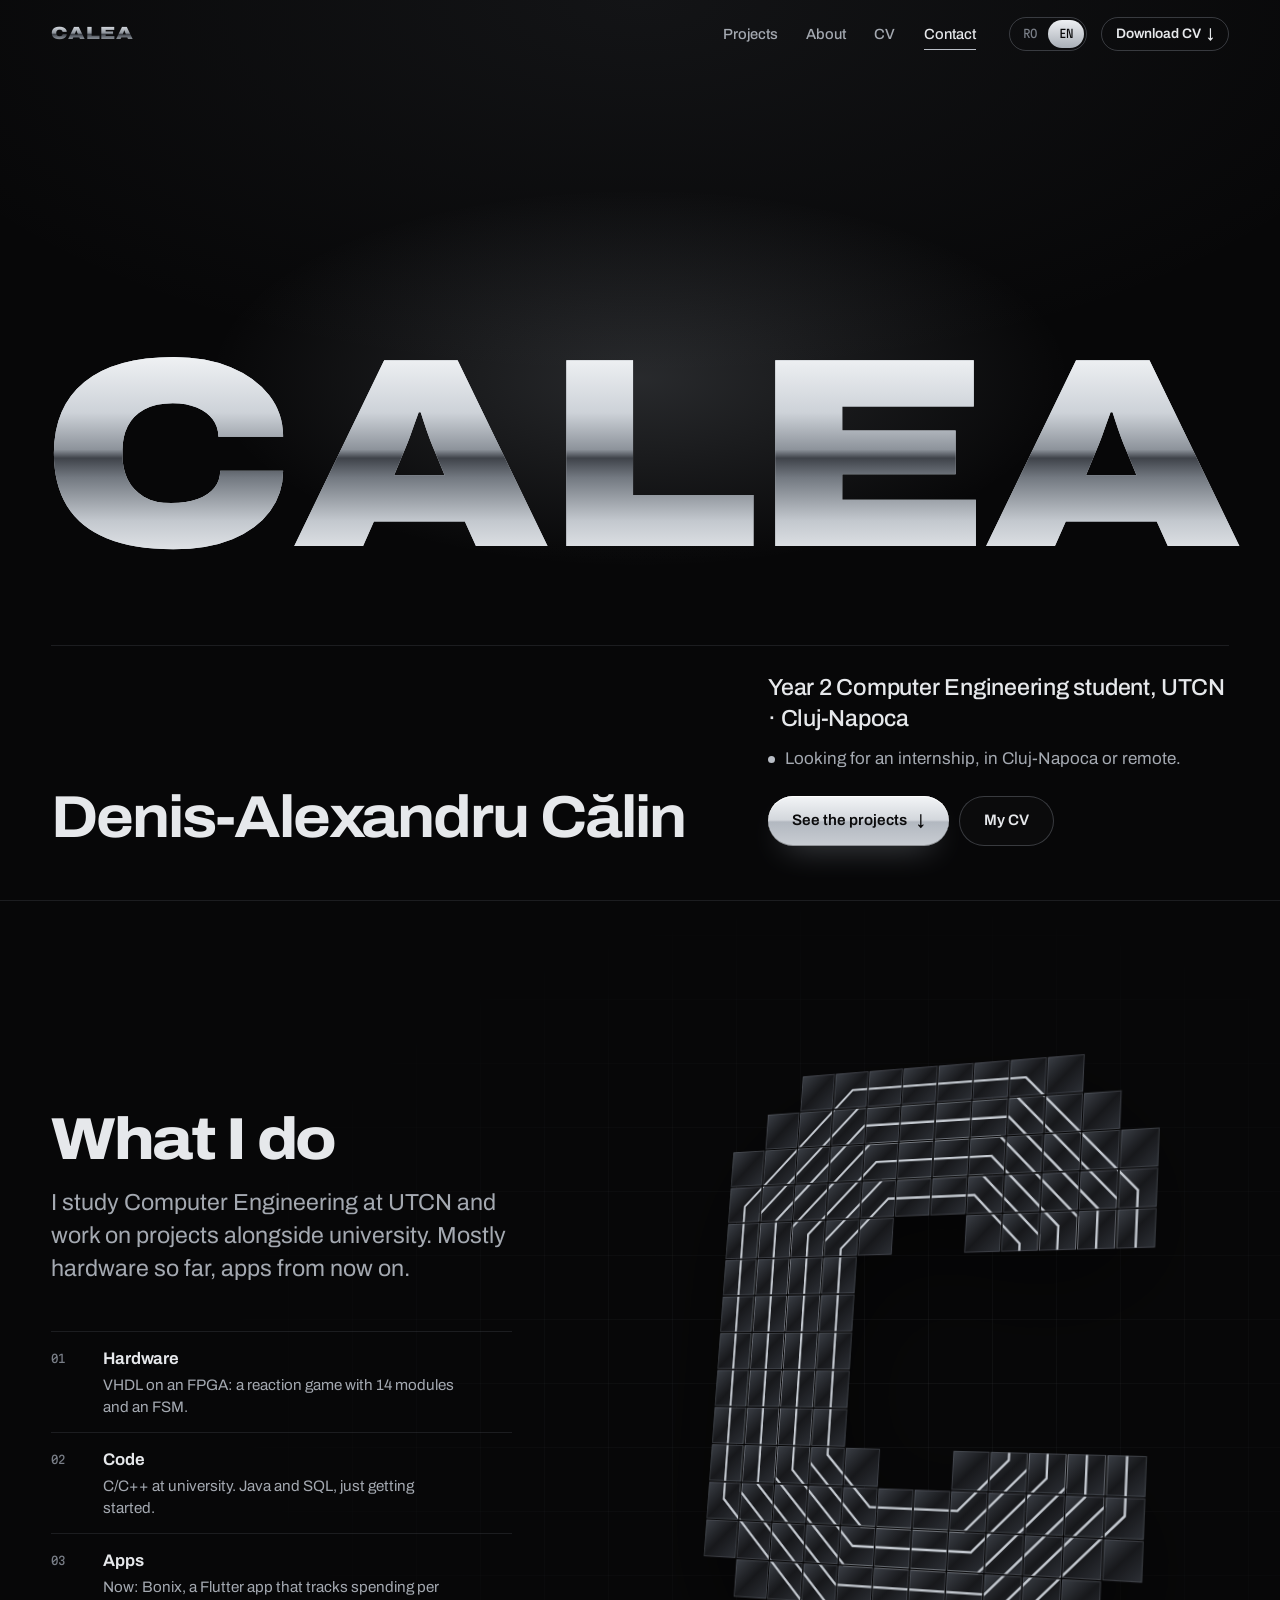
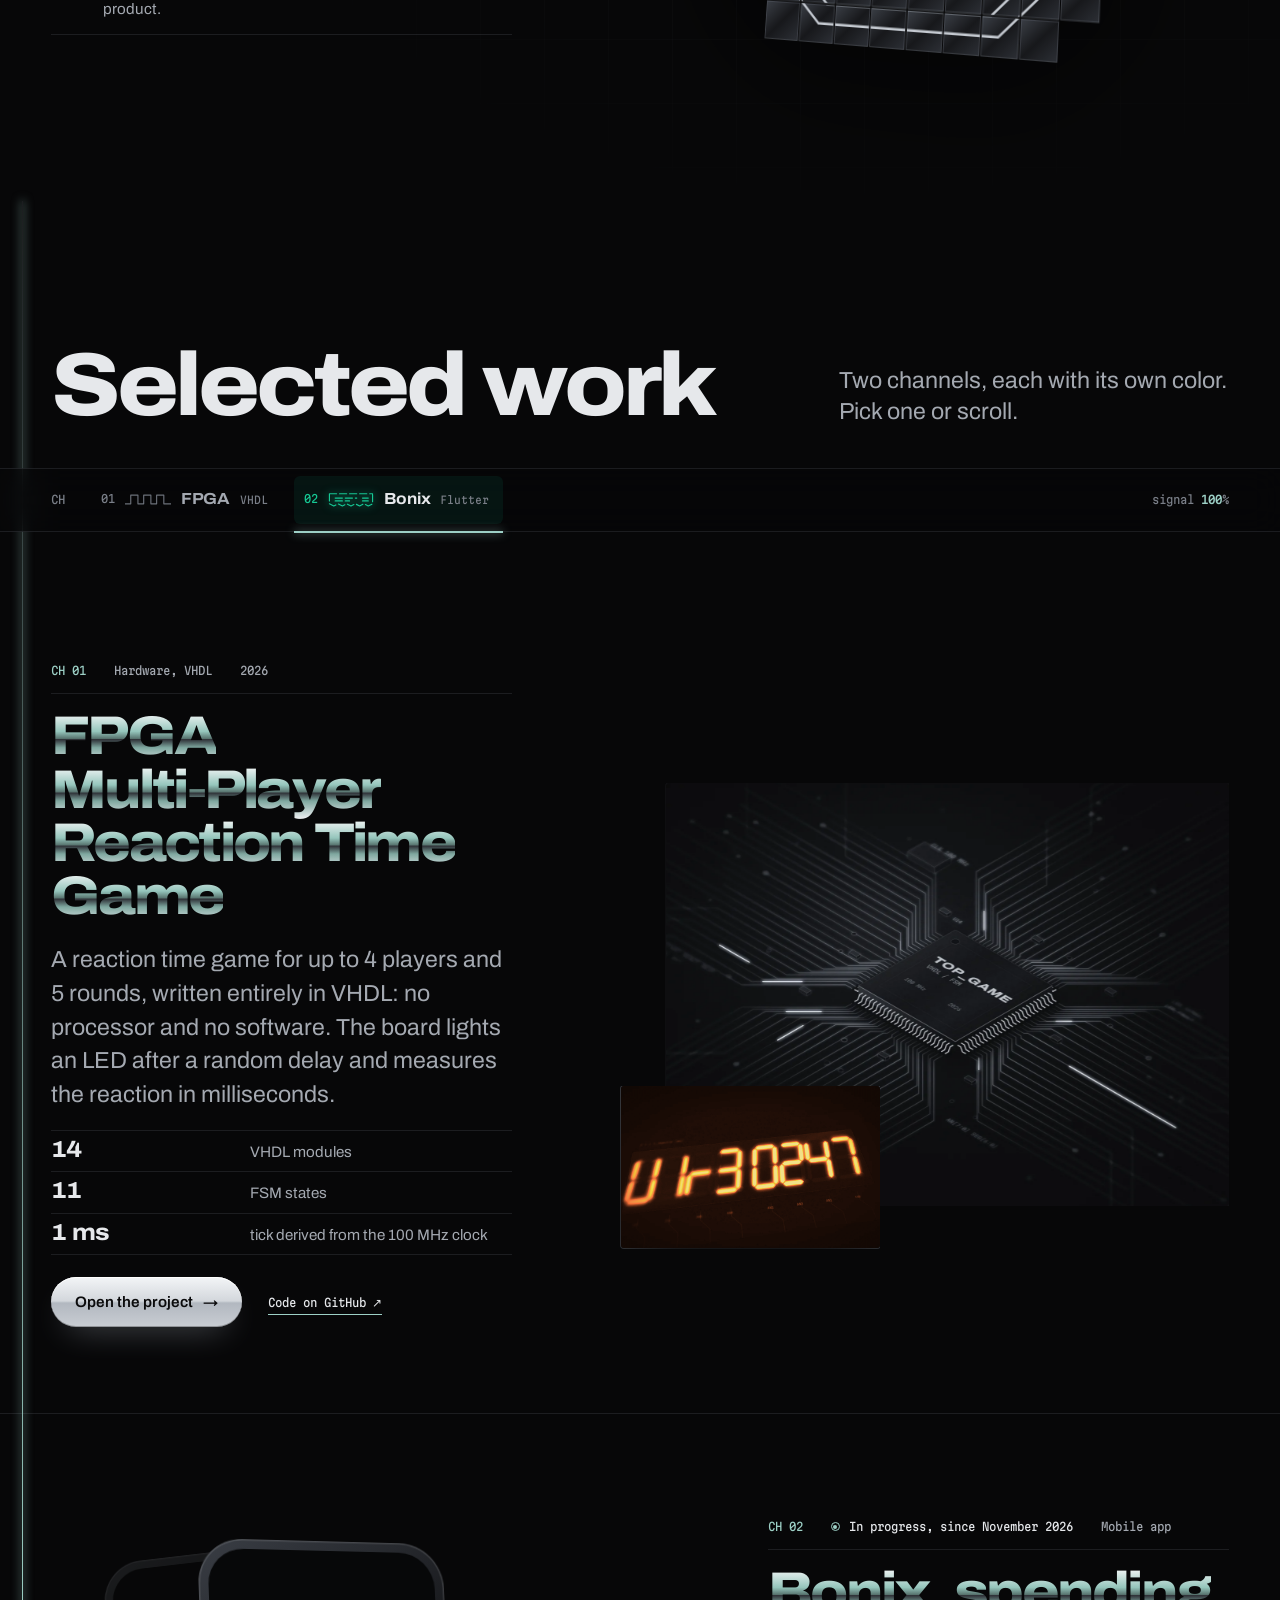
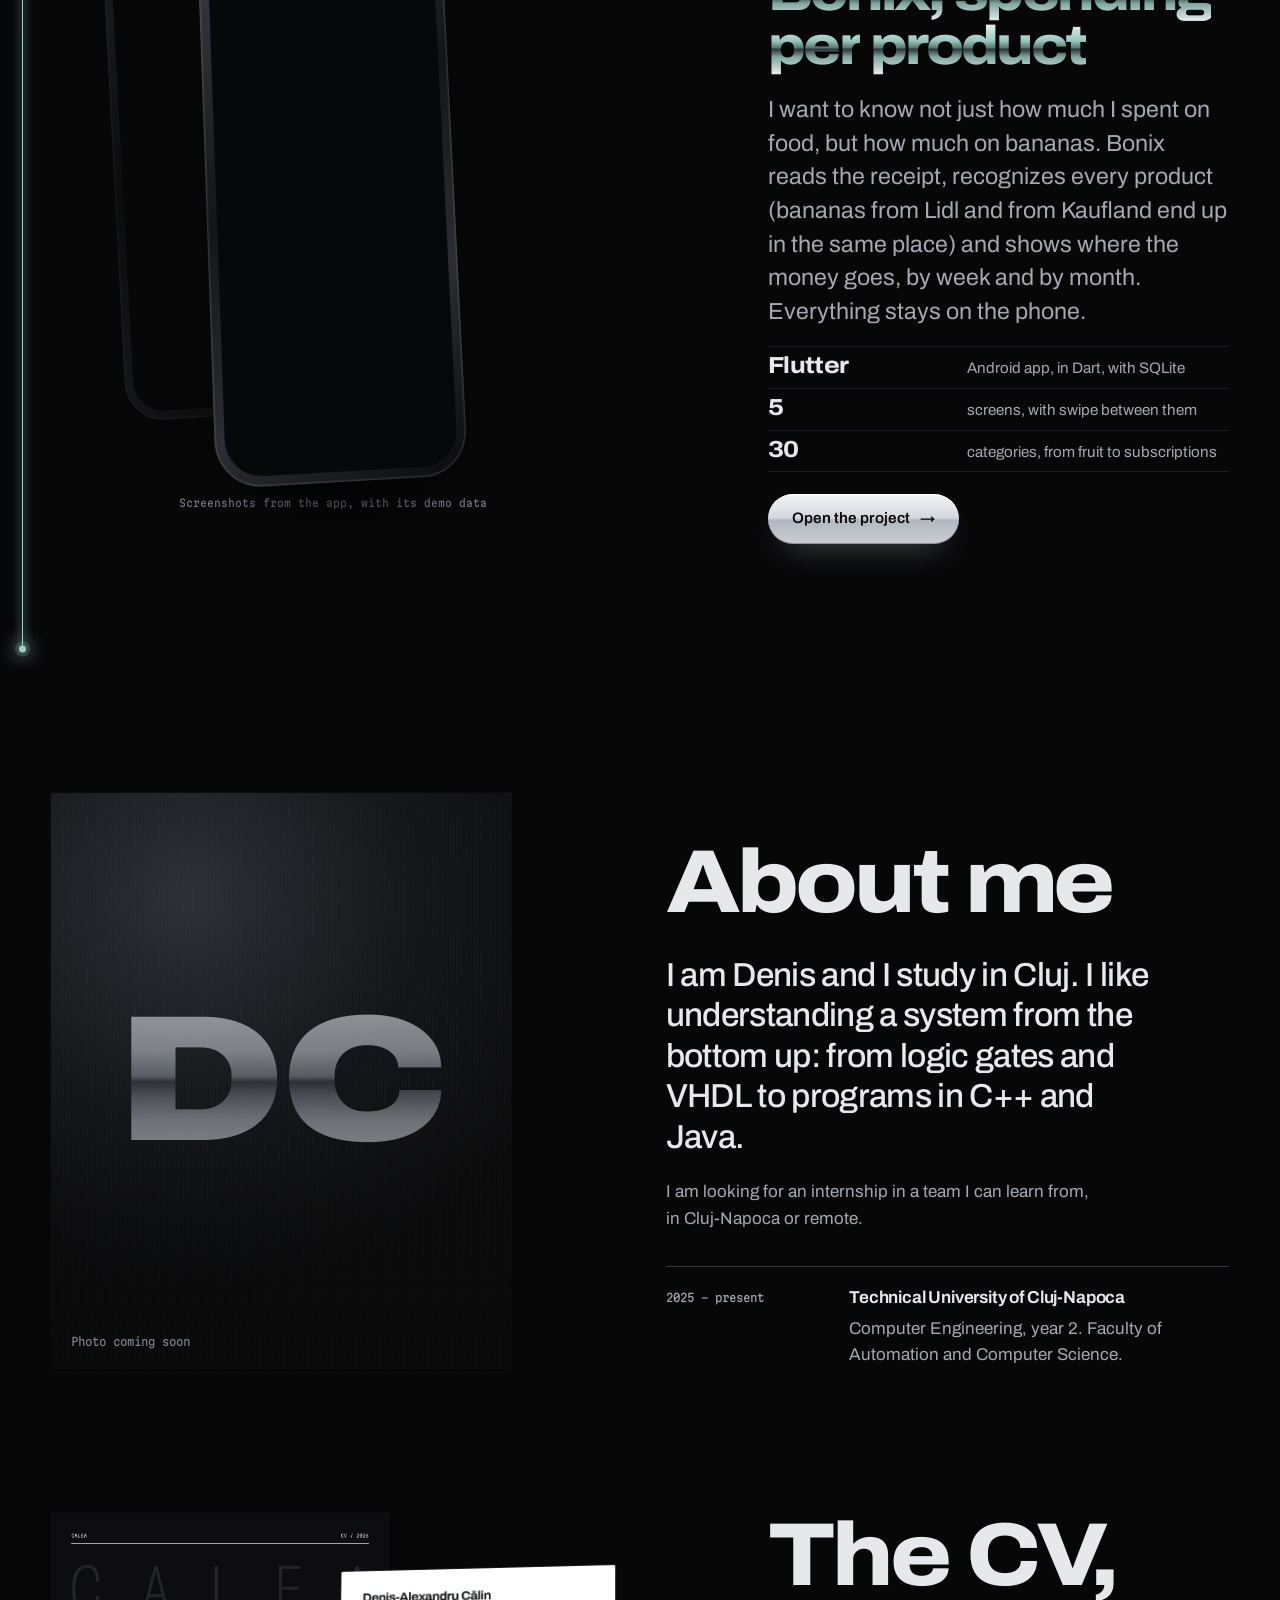
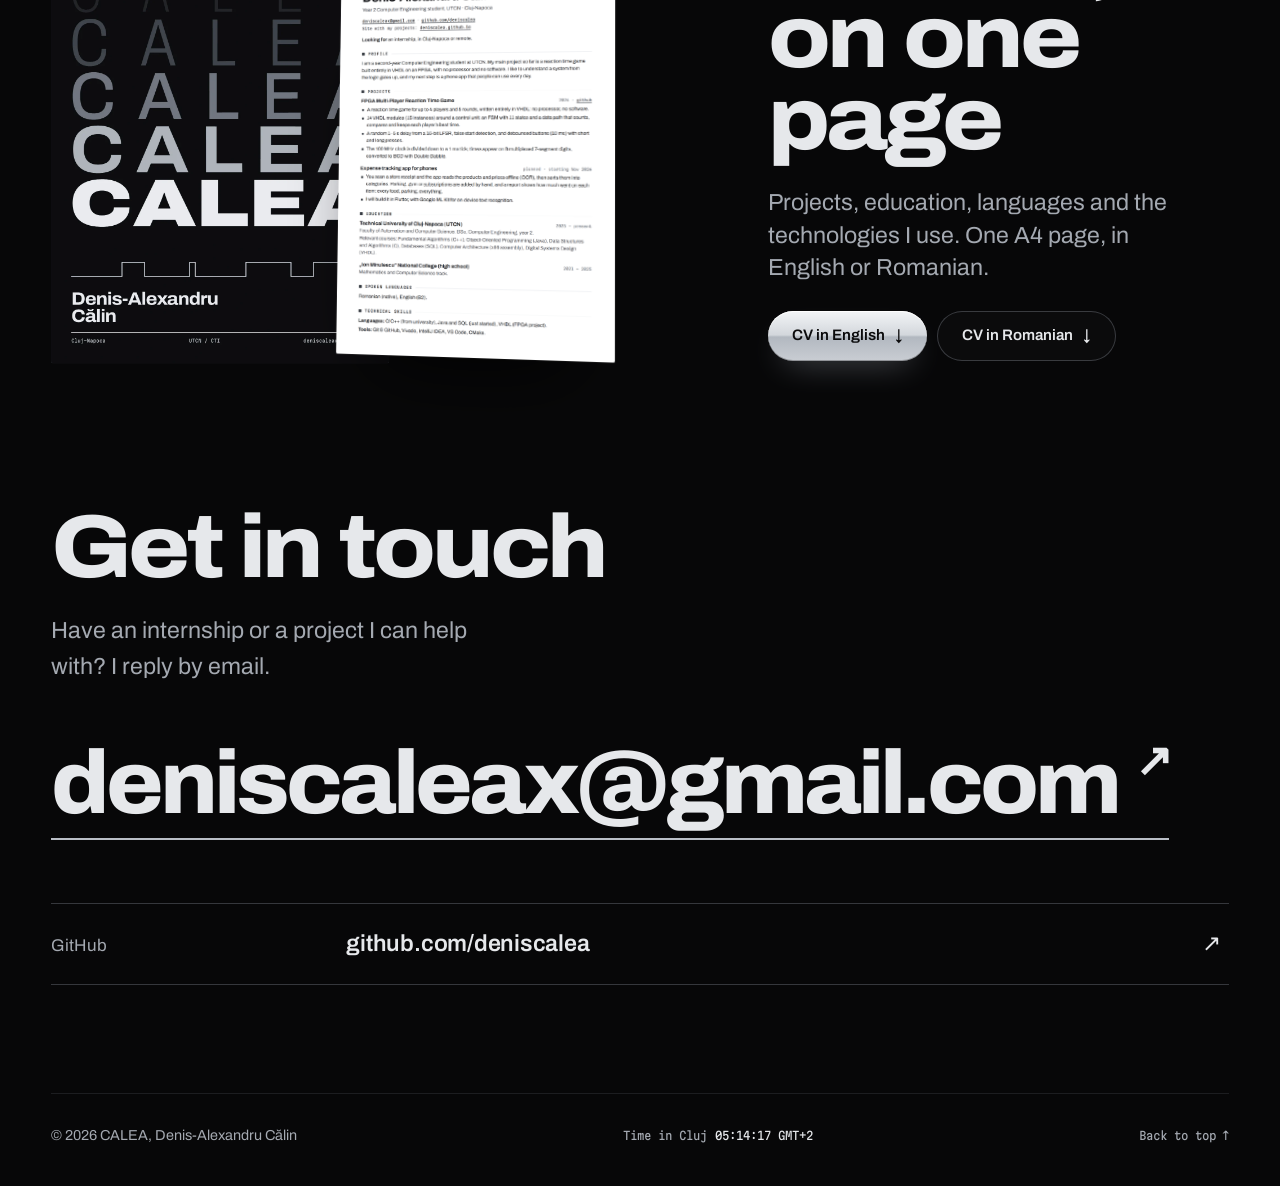
==== commit 9cf0b5ff: "Versiunea 7: Bonix cu capturi reale din aplicație și pagina actualizată Co-Authored-By: Claude Opus " ====
--- a/index.html
+++ b/index.html
@@ -31,7 +31,7 @@
   <link rel="preconnect" href="https://fonts.googleapis.com">
   <link rel="preconnect" href="https://fonts.gstatic.com" crossorigin>
   <link href="https://fonts.googleapis.com/css2?family=Archivo:wdth,wght@62..125,100..900&family=Martian+Mono:wdth,wght@75..112.5,300..600&display=swap" rel="stylesheet">
-  <link rel="stylesheet" href="assets/css/style.css?v=6.2">
+  <link rel="stylesheet" href="assets/css/style.css?v=7">
 
   <script>
     /* Limba se decide înainte de randare. Fără JS, conținutul rămâne vizibil (RO). */
@@ -146,7 +146,7 @@
               <span class="chan-id mono">01</span>
               <svg class="chan-glyph" viewBox="0 0 64 20" aria-hidden="true"><path d="M0 16 H8 V4 H18 V16 H26 V4 H36 V16 H44 V4 H54 V16 H64"/></svg>
               <span class="chan-name">FPGA</span><span class="chan-sub mono">VHDL</span></a></li>
-            <li><a class="chan-tab" href="#p-app" data-ch="app" style="--c: 158 232 92">
+            <li><a class="chan-tab" href="#p-app" data-ch="app" style="--c: 22 201 149">
               <span class="chan-id mono">02</span>
               <svg class="chan-glyph" viewBox="0 0 64 20" aria-hidden="true"><path d="M2 2H62M2 2V16L8 19L14 16L20 19L26 16L32 19L38 16L44 19L50 16L56 19L62 16V2M10 8H40M10 12H30M48 8H56M48 12H56"/></svg>
               <span class="chan-name">Bonix</span><span class="chan-sub mono">Flutter</span></a></li>
@@ -182,50 +182,28 @@
         </div>
       </article>
 
-      <!-- ===== CH 02 · BONIX (aplicația de cheltuieli). ÎN LUCRU: doar ce există în cod; telefonul e o machetă. ===== -->
+      <!-- ===== CH 02 · BONIX (aplicația de cheltuieli). ÎN LUCRU: doar ce există în cod; capturile sunt reale, cu datele demo din aplicație. ===== -->
       <article class="ch ch-teaser" id="p-app" data-ch="app" aria-labelledby="p2-titlu" data-reveal="once">
         <div class="wrap teaser teaser-flip">
           <div class="teaser-body">
             <p class="ch-kicker mono"><span>CH 02</span><span class="state"><span class="state-dot" aria-hidden="true"></span><span data-i18n="p2.state">În lucru, din noiembrie 2026</span></span><span data-i18n="p2.kind">Aplicație mobilă</span></p>
             <h3 class="ch-title split" id="p2-titlu" data-i18n="p2.title">Bonix, cheltuieli pe fiecare produs</h3>
-            <p class="ch-lede lift" data-i18n="p2.desc">Vreau să știu nu doar cât am dat pe mâncare, ci cât pe banane și cât pe piept de pui. Bonix ține cheltuielile pe telefon, pe categorii, și transformă numele scurte de pe bon (diferite la fiecare magazin) într-un produs curat.</p>
+            <p class="ch-lede lift" data-i18n="p2.desc">Vreau să știu nu doar cât am dat pe mâncare, ci cât pe banane. Bonix citește bonul, recunoaște fiecare produs (bananele de la Lidl și cele de la Kaufland ajung în același loc) și arată unde se duc banii, pe săptămână și pe lună. Totul stă pe telefon.</p>
             <ul class="specs lift">
-              <li><span class="spec-n">Flutter</span><span class="spec-l" data-i18n="p2.s1l">aplicație de telefon, în Dart</span></li>
-              <li><span class="spec-n">SQLite</span><span class="spec-l" data-i18n="p2.s2l">datele stau pe telefon, fără cont</span></li>
-              <li><span class="spec-n"><span class="count" data-to="9">9</span></span><span class="spec-l" data-i18n="p2.s3l">categorii, de la mâncare la abonamente</span></li>
+              <li><span class="spec-n">Flutter</span><span class="spec-l" data-i18n="p2.s1l">aplicație Android, în Dart, cu SQLite</span></li>
+              <li><span class="spec-n"><span class="count" data-to="5">5</span></span><span class="spec-l" data-i18n="p2.s2l">ecrane, cu swipe între ele</span></li>
+              <li><span class="spec-n"><span class="count" data-to="31">31</span></span><span class="spec-l" data-i18n="p2.s3l">categorii, de la fructe la abonamente</span></li>
             </ul>
             <div class="teaser-actions lift">
               <a class="btn btn-primary magnetic" href="proiecte/bonix.html"><span class="btn-in"><span data-i18n="p.open">Accesează proiectul</span><span class="arrow arrow-r" aria-hidden="true">→</span></span></a>
             </div>
           </div>
           <a class="teaser-media teaser-phone" href="proiecte/bonix.html" tabindex="-1" aria-hidden="true">
-            <span class="phone" role="img" aria-label="Machetă a aplicației Bonix: ecranul Raport, cu date de exemplu" data-i18n-aria="ph.aria">
-              <span class="phone-shell">
-                <span class="phone-screen">
-                  <span class="ph-status mono" aria-hidden="true"><span>14:32</span><span class="ph-isl"></span><span>5G ▮▮▮</span></span>
-                  <span class="ph-top"><span class="ph-app">Bonix</span><span class="ph-month mono" data-i18n="ph.month">Raport · săptămâna asta</span></span>
-                  <span class="ph-total"><span class="ph-total-k mono" data-i18n="ph.total">săptămâna asta</span><span class="ph-total-v">268<small> lei</small></span></span>
-                  <span class="ph-mix" aria-hidden="true"><i style="--w:38"></i><i style="--w:22"></i><i style="--w:16"></i><i style="--w:14"></i><i style="--w:10"></i></span>
-                  <span class="ph-list-k mono" data-i18n="ph.where">pe ce s-au dus banii</span>
-                  <span class="ph-list">
-                    <span class="ph-row" style="--w:1"><b data-i18n="ph.r1">Ieșiri</b><span class="ph-bar"><i></i></span><em>80</em></span>
-                    <span class="ph-row" style="--w:.8"><b data-i18n="ph.r2">Piept de pui</b><span class="ph-bar"><i></i></span><em>64</em></span>
-                    <span class="ph-row" style="--w:.56"><b data-i18n="ph.r3">Parcare</b><span class="ph-bar"><i></i></span><em>45</em></span>
-                    <span class="ph-row" style="--w:.38"><b data-i18n="ph.r4">Transport</b><span class="ph-bar"><i></i></span><em>30</em></span>
-                    <span class="ph-row" style="--w:.29"><b data-i18n="ph.r5">Banane</b><span class="ph-bar"><i></i></span><em>23</em></span>
-                  </span>
-                  <span class="ph-scan">
-                    <span class="ph-scan-k mono" data-i18n="ph.scan">de pe bon → produs</span>
-                    <span class="ph-scan-rows">
-                      <span class="ph-sr"><span class="mono">BANANE VRAC 1,234KG</span><b data-i18n="ph.o1">Banane</b></span>
-                      <span class="ph-sr"><span class="mono">PIEPT PUI CAS</span><b data-i18n="ph.o2">Piept de pui</b></span>
-                      <span class="ph-sr"><span class="mono">BANANE ECUADOR</span><b data-i18n="ph.o1">Banane</b></span>
-                    </span>
-                  </span>
-                  <span class="ph-tabs" aria-hidden="true"><span data-i18n="ph.t1">Acasă</span><span class="ph-add">+</span><span class="is-on" data-i18n="ph.t3">Raport</span></span>
-                </span>
-              </span>
-              <span class="phone-cap mono" data-i18n="ph.cap">Machetă, cu date de exemplu</span>
+            <span class="phone phone-duo">
+              <span class="phone-shell phone-back"><img class="phone-shot" src="assets/img/bonix-produse.webp" width="600" height="1333" loading="lazy" decoding="async" alt=""></span>
+              <span class="phone-shell"><img class="phone-shot" src="assets/img/bonix-acasa.webp" width="600" height="1333" loading="lazy" decoding="async"
+                   alt="Bonix, ecranul Acasă: 1.726 lei cheltuiți în noiembrie, graficul lunii și categoriile" data-i18n-alt="ph.alt"></span>
+              <span class="phone-cap mono" data-i18n="ph.cap">Capturi din aplicație, cu datele demo</span>
             </span>
           </a>
         </div>
@@ -311,7 +289,7 @@
     </section>
   </main>
 
-  <script src="assets/js/i18n-fpga.js?v=6.2" defer></script>
-  <script src="assets/js/main.js?v=6.2" defer></script>
+  <script src="assets/js/i18n-fpga.js?v=7" defer></script>
+  <script src="assets/js/main.js?v=7" defer></script>
 </body>
 </html>
--- a/assets/css/style.css
+++ b/assets/css/style.css
@@ -1117,7 +1117,7 @@
 .teaser-inset img { filter: sepia(1) saturate(4) hue-rotate(-28deg) brightness(0.95); }
 @media (hover: hover) { .teaser-media:hover .teaser-main img.par { scale: 1.03; transition: scale 1.4s var(--ease); } }
 
-/* Telefonul: machetă HTML a ecranului „Raport” din Bonix (date de exemplu), în culoarea canalului */
+/* Telefonul: capturi reale din Bonix (cu datele demo din aplicație), într-o ramă CSS */
 .teaser-phone { display: grid; place-items: center; padding-block: 12px 28px; }
 .phone { position: relative; display: grid; justify-items: center; gap: 16px; perspective: 1600px; }
 .phone-shell {
@@ -1130,45 +1130,7 @@
 @media (hover: hover) { .teaser-media:hover .phone-shell { transform: rotateY(0) rotateX(0) rotateZ(0); } }
 .js [data-reveal]:not(.is-active) .phone-shell { transform: translateY(60px) rotateY(-24deg) rotateX(12deg); opacity: 0; }
 .js .phone-shell { transition: transform 1.6s var(--ease), opacity 1s ease; }
-.phone-screen {
-  position: relative; display: flex; flex-direction: column; gap: 10px; height: 100%; overflow: hidden; border-radius: 36px; padding: 12px 14px 10px;
-  background: radial-gradient(120% 60% at 50% 0%, rgb(var(--tint) / 0.12), transparent 60%), #08090a; color: var(--fg); font-size: 11px; line-height: 1.25;
-}
-.ph-status { display: flex; justify-content: space-between; align-items: center; font-size: 8.5px; color: var(--fg-2); padding: 0 6px; }
-.ph-isl { width: 72px; height: 20px; border-radius: 999px; background: #000; box-shadow: inset 0 0 0 1px rgba(255, 255, 255, 0.05); }
-.ph-top { display: flex; justify-content: space-between; align-items: baseline; padding-top: 4px; }
-.ph-app { font-weight: 800; font-stretch: 112%; font-size: 15px; letter-spacing: -0.02em; color: rgb(var(--tint)); }
-.ph-month { font-size: 8px; color: var(--fg-3); }
-.ph-total { display: grid; gap: 2px; padding: 10px 12px; border-radius: 14px; background: rgba(255, 255, 255, 0.04); border: 1px solid var(--line); }
-.ph-total-k { font-size: 7.5px; color: var(--fg-3); }
-.ph-total-v { font-weight: 800; font-stretch: 110%; font-size: 26px; letter-spacing: -0.04em; line-height: 1; }
-.ph-total-v small { font-size: 11px; font-weight: 600; color: var(--fg-2); letter-spacing: 0; }
-.ph-mix { display: flex; gap: 2px; height: 6px; border-radius: 3px; overflow: hidden; }
-.ph-mix i { flex: var(--w) 1 0; background: rgb(var(--tint)); }
-.ph-mix i:nth-child(2) { opacity: 0.72; } .ph-mix i:nth-child(3) { opacity: 0.5; } .ph-mix i:nth-child(4) { opacity: 0.34; } .ph-mix i:nth-child(5) { opacity: 0.22; }
-.ph-list { display: grid; gap: 7px; }
-.ph-row { display: grid; grid-template-columns: 74px minmax(0, 1fr) 28px; gap: 8px; align-items: center; }
-.ph-row b { font-weight: 600; font-size: 10px; white-space: nowrap; overflow: hidden; text-overflow: ellipsis; }
-.ph-row em { font-style: normal; font-size: 10px; text-align: right; color: var(--fg-2); font-variant-numeric: tabular-nums; }
-.ph-bar { height: 6px; border-radius: 3px; background: rgba(255, 255, 255, 0.06); overflow: hidden; }
-.ph-bar i { display: block; height: 100%; width: calc(var(--w) * 100%); border-radius: 3px; background: rgb(var(--tint)); transform-origin: 0 50%; transition: transform 1.3s var(--ease) 0.8s; }
-.js [data-reveal]:not(.is-active) .ph-bar i { transform: scaleX(0); }
-.ph-row:nth-child(2) .ph-bar i { transition-delay: 0.9s; } .ph-row:nth-child(3) .ph-bar i { transition-delay: 1s; } .ph-row:nth-child(4) .ph-bar i { transition-delay: 1.1s; } .ph-row:nth-child(5) .ph-bar i { transition-delay: 1.2s; }
 /* cardul care „curăță” bonul: textul de pe bon trece prin scanare și devine produs */
-.ph-scan { position: relative; margin-top: auto; display: grid; gap: 6px; padding: 10px 12px; border-radius: 14px; background: #e9e7e1; color: #1b1b1b; overflow: hidden; }
-.ph-scan::after { content: ""; position: absolute; left: 0; right: 0; top: 0; height: 2px; background: rgb(var(--tint)); box-shadow: 0 0 12px 3px rgb(var(--tint) / 0.7); animation: phScan 3s var(--ease-io) infinite; }
-@keyframes phScan { 0% { transform: translateY(0); opacity: 0; } 10% { opacity: 1; } 60% { transform: translateY(64px); opacity: 1; } 70%, 100% { transform: translateY(64px); opacity: 0; } }
-.ph-scan-k { font-size: 7.5px; color: #6b6a66; }
-.ph-scan-rows { position: relative; height: 34px; }
-.ph-sr { position: absolute; inset: 0; display: grid; gap: 2px; opacity: 0; animation: phRow 9s infinite; }
-.ph-sr:nth-child(2) { animation-delay: 3s; } .ph-sr:nth-child(3) { animation-delay: 6s; }
-.ph-sr .mono { font-size: 8.5px; }
-.ph-sr b { font-size: 13px; font-weight: 800; letter-spacing: -0.01em; color: #0b0b0c; }
-.ph-sr b::after { content: " ✓"; color: rgb(var(--tint)); filter: brightness(0.7); }
-@keyframes phRow { 0% { opacity: 0; transform: translateY(6px); } 6%, 30% { opacity: 1; transform: none; } 36%, 100% { opacity: 0; transform: translateY(-6px); } }
-.ph-tabs { display: flex; justify-content: space-around; align-items: center; padding: 8px 4px 4px; border-top: 1px solid var(--line); font-size: 9px; color: var(--fg-3); }
-.ph-tabs .is-on { color: rgb(var(--tint)); font-weight: 600; }
-.ph-add { display: grid; place-items: center; width: 28px; height: 28px; border-radius: 50%; background: rgb(var(--tint)); color: #08090a; font-weight: 800; font-size: 16px; }
 .phone-cap { color: var(--fg-3); font-size: 0.66rem; }
 
 /* Paginile proiectelor: aceeași culoare, fixă */
@@ -1208,13 +1170,37 @@
   .phone-shell, .teaser-flip .phone-shell { width: min(68vw, 270px); transform: none; }
 }
 @media (prefers-reduced-motion: reduce) {
-  .ph-scan::after { animation: none; opacity: 0; }
-  .ph-sr { animation: none; } .ph-sr:first-child { opacity: 1; }
   .js [data-reveal]:not(.is-active) .phone-shell { transform: none; opacity: 1; }
-  .js [data-reveal]:not(.is-active) .ph-bar i { transform: none; }
-}
-.ph-list-k { font-size: 7.5px; color: var(--fg-3); margin-bottom: -3px; }
+}
 .ch-teaser .ch-lede { grid-column: auto; }
 .ch-teaser .ch-title { font-size: clamp(2.2rem, 1rem + 3vw, 4.4rem); max-width: 14ch; }
 .ch-teaser .teaser-body { gap: 18px; }
 .ch-teaser .specs li { padding: 7px 0; }
+
+/* v7: telefonul arată capturi reale; înălțimea o dă captura */
+.phone-shell { aspect-ratio: auto; padding: 10px; }
+.phone-shot { display: block; width: 100%; height: auto; border-radius: 37px; background: #070809; }
+.phone-duo { grid-template: "p" auto "c" auto / auto; }
+.phone-duo > .phone-shell { grid-area: p; z-index: 1; }
+.phone-duo > .phone-cap { grid-area: c; }
+.phone-duo > .phone-back { z-index: 0; opacity: 0.5; filter: saturate(0.8) brightness(0.75); transform: translateX(-44%) translateY(-5%) rotateY(-10deg) rotateX(6deg) rotateZ(-5deg) scale(0.86); }
+@media (hover: hover) { .teaser-media:hover .phone-duo > .phone-back { opacity: 0.7; transform: translateX(-52%) translateY(-4%) rotateZ(-7deg) scale(0.86); } }
+/* pagina Bonix: galeria cu ecranele */
+.shots { display: grid; grid-template-columns: repeat(4, minmax(0, 1fr)); gap: clamp(18px, 2.6vw, 40px); margin-top: clamp(28px, 5vh, 56px); }
+.shot { display: grid; gap: 16px; align-content: start; margin: 0; }
+.shot .phone-shell, .tinted .shot .phone-shell { width: 100%; transform: none; border-radius: 40px; padding: 8px; }
+.shot .phone-shot { border-radius: 32px; }
+.shot:nth-child(2) .phone-shell { transition-delay: 0.12s; } .shot:nth-child(3) .phone-shell { transition-delay: 0.24s; } .shot:nth-child(4) .phone-shell { transition-delay: 0.36s; }
+.shot figcaption { display: grid; gap: 4px; }
+.shot figcaption .mono { color: rgb(var(--tint)); font-size: 0.7rem; }
+.shot figcaption b { font-weight: 600; font-size: 1.05rem; letter-spacing: -0.01em; }
+.shot figcaption span:last-child { color: var(--fg-2); font-size: 0.9rem; line-height: 1.45; }
+.shots-note { margin-top: 20px; color: var(--fg-3); font-size: 0.72rem; }
+@media (max-width: 960px) {
+  .shots { grid-template-columns: none; grid-auto-flow: column; grid-auto-columns: min(64vw, 260px); overflow-x: auto; scroll-snap-type: x mandatory; padding-bottom: 14px; margin-inline: calc(-1 * var(--gutter)); padding-inline: var(--gutter); scroll-padding-inline: var(--gutter); }
+  .shot { scroll-snap-align: start; }
+}
+@media (max-width: 760px) {
+  .phone-duo > .phone-back { transform: translateX(-24%) translateY(-3%) rotateZ(-5deg) scale(0.86); }
+}
+@media (min-width: 761px) { .teaser-phone .phone-shell { width: clamp(220px, 20vw, 290px); } }
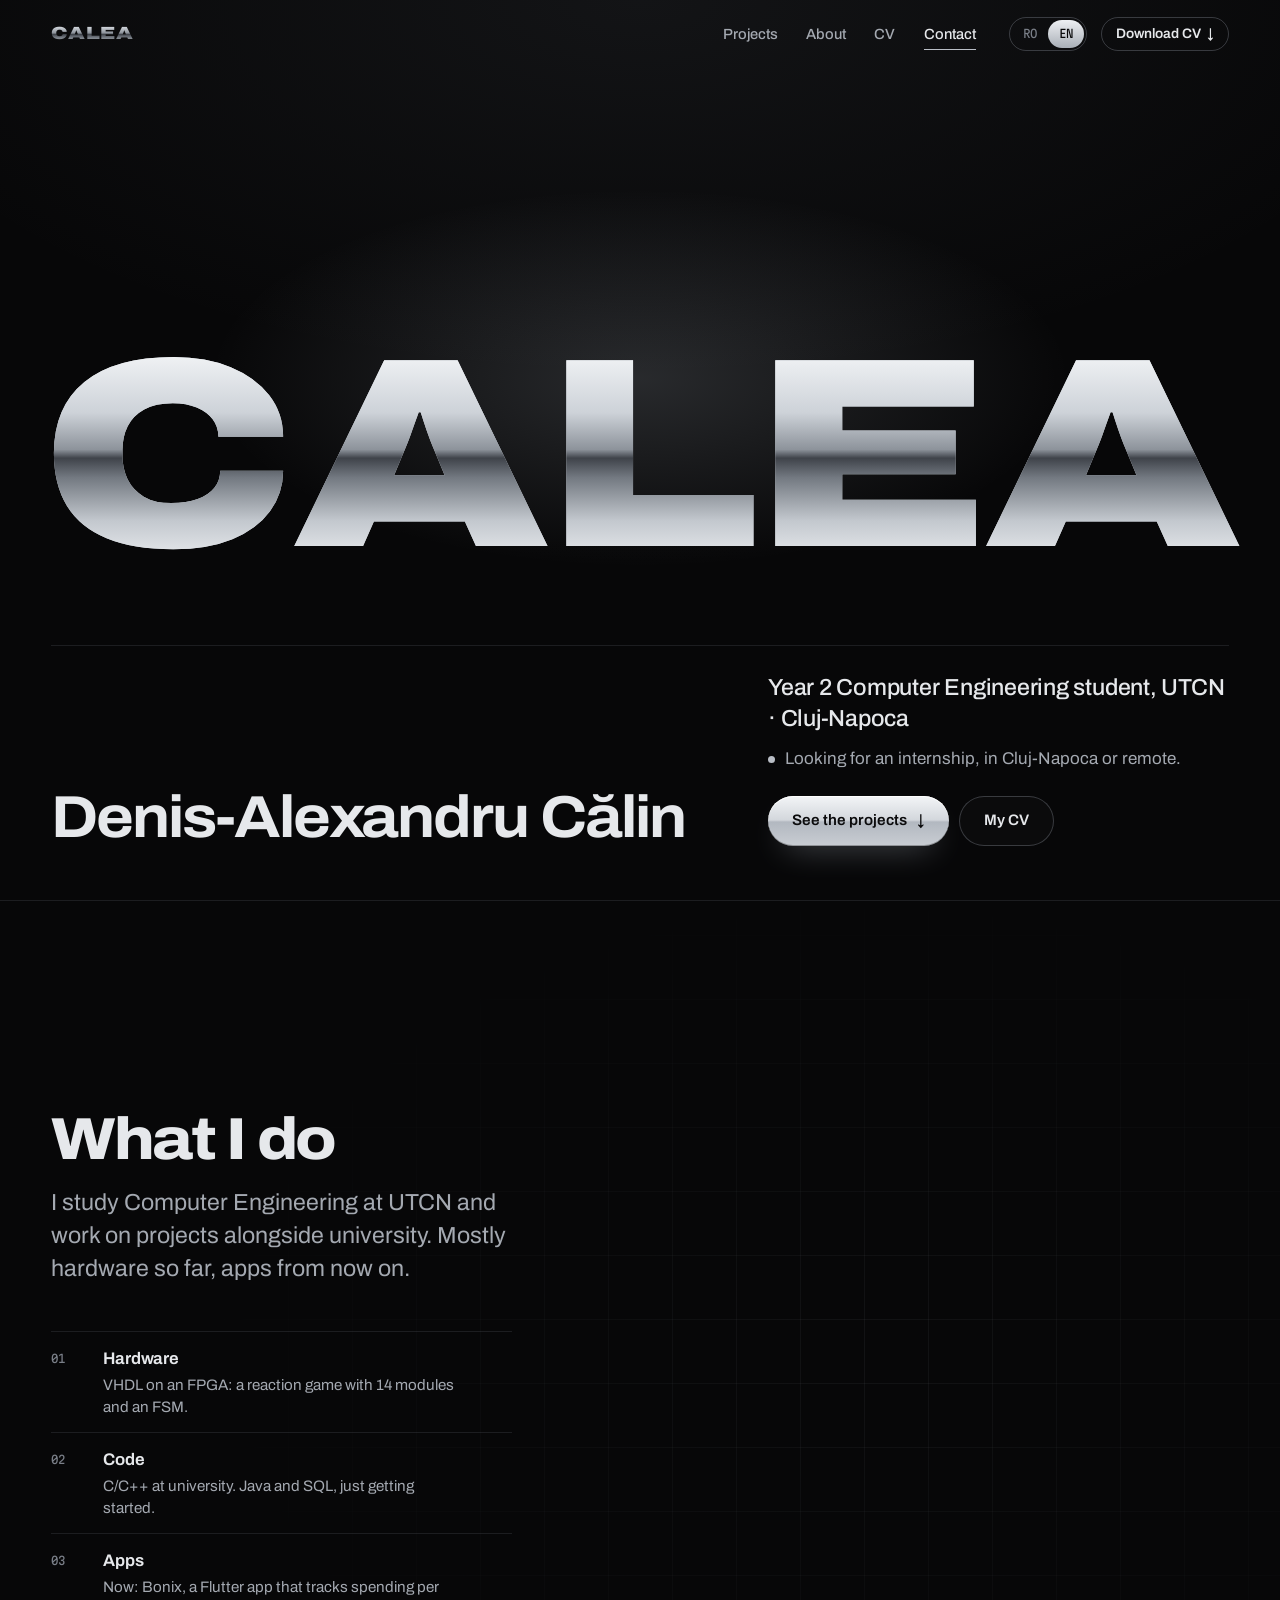
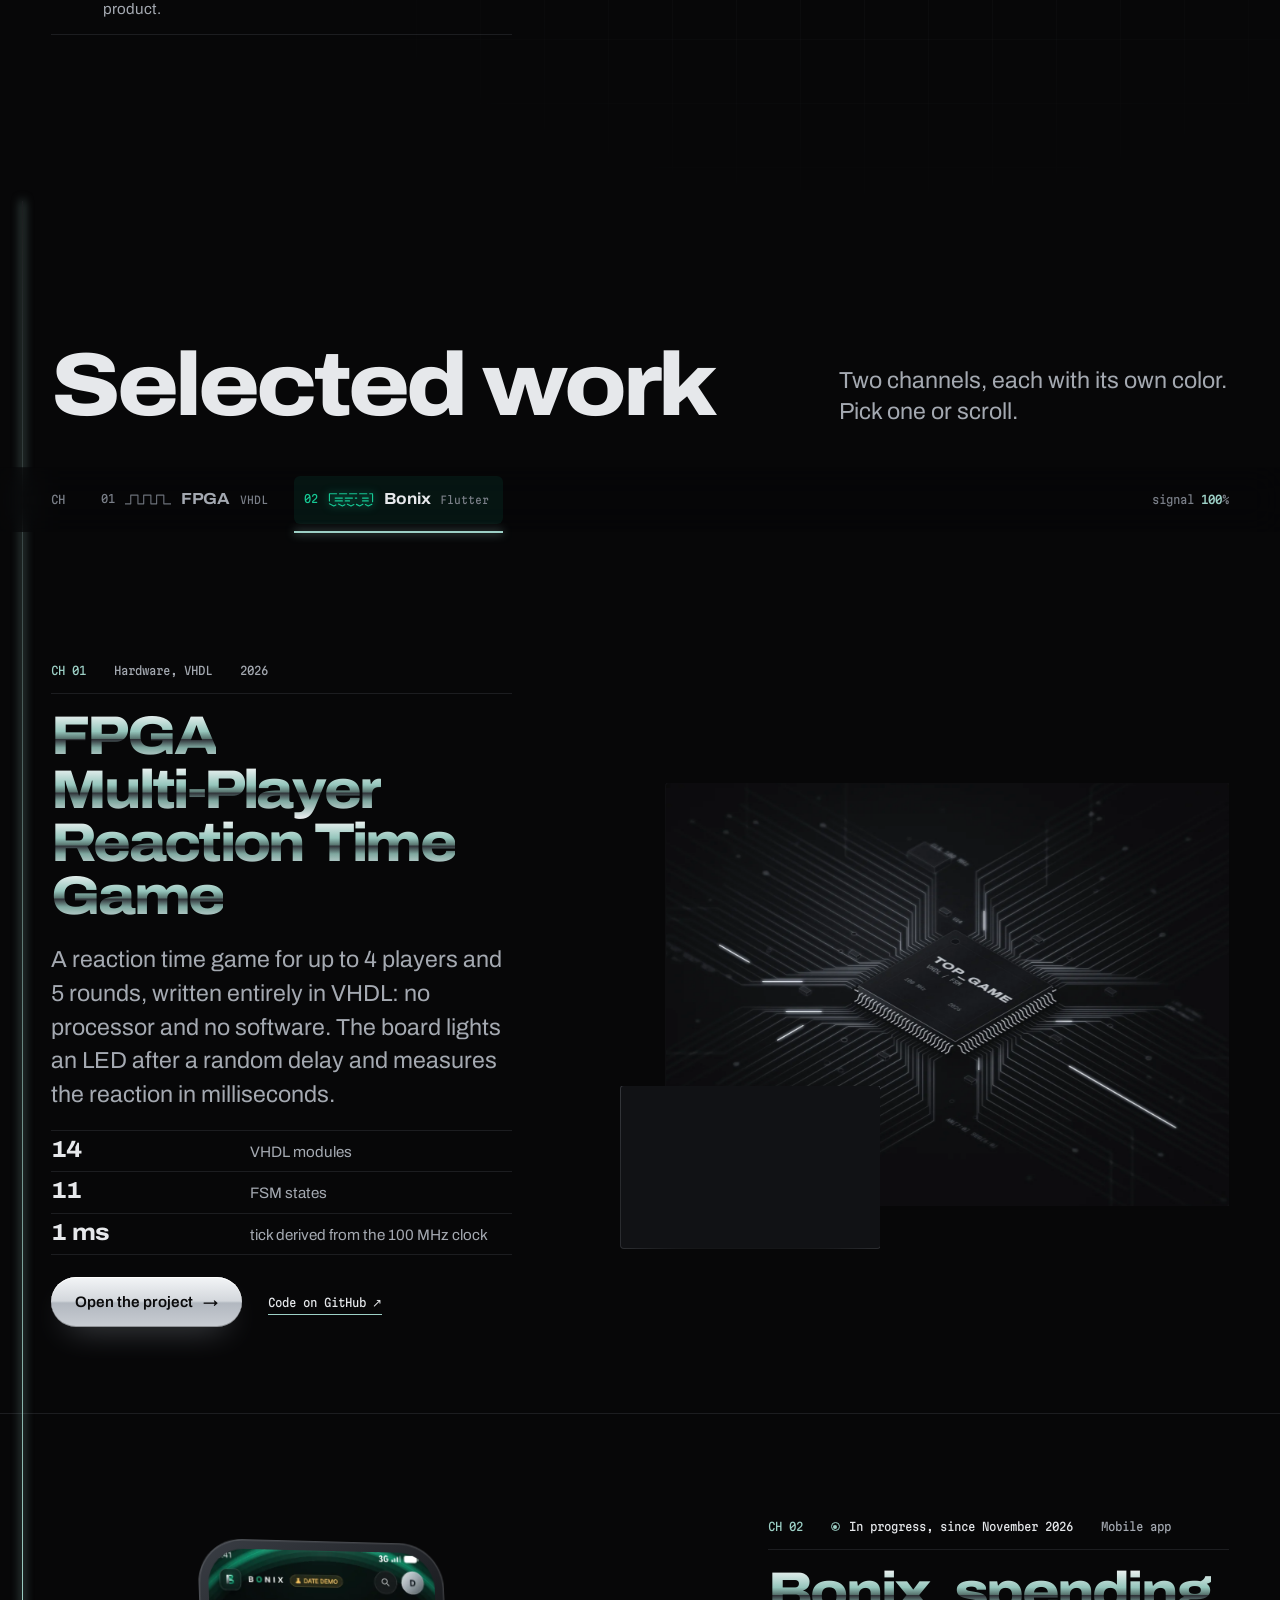
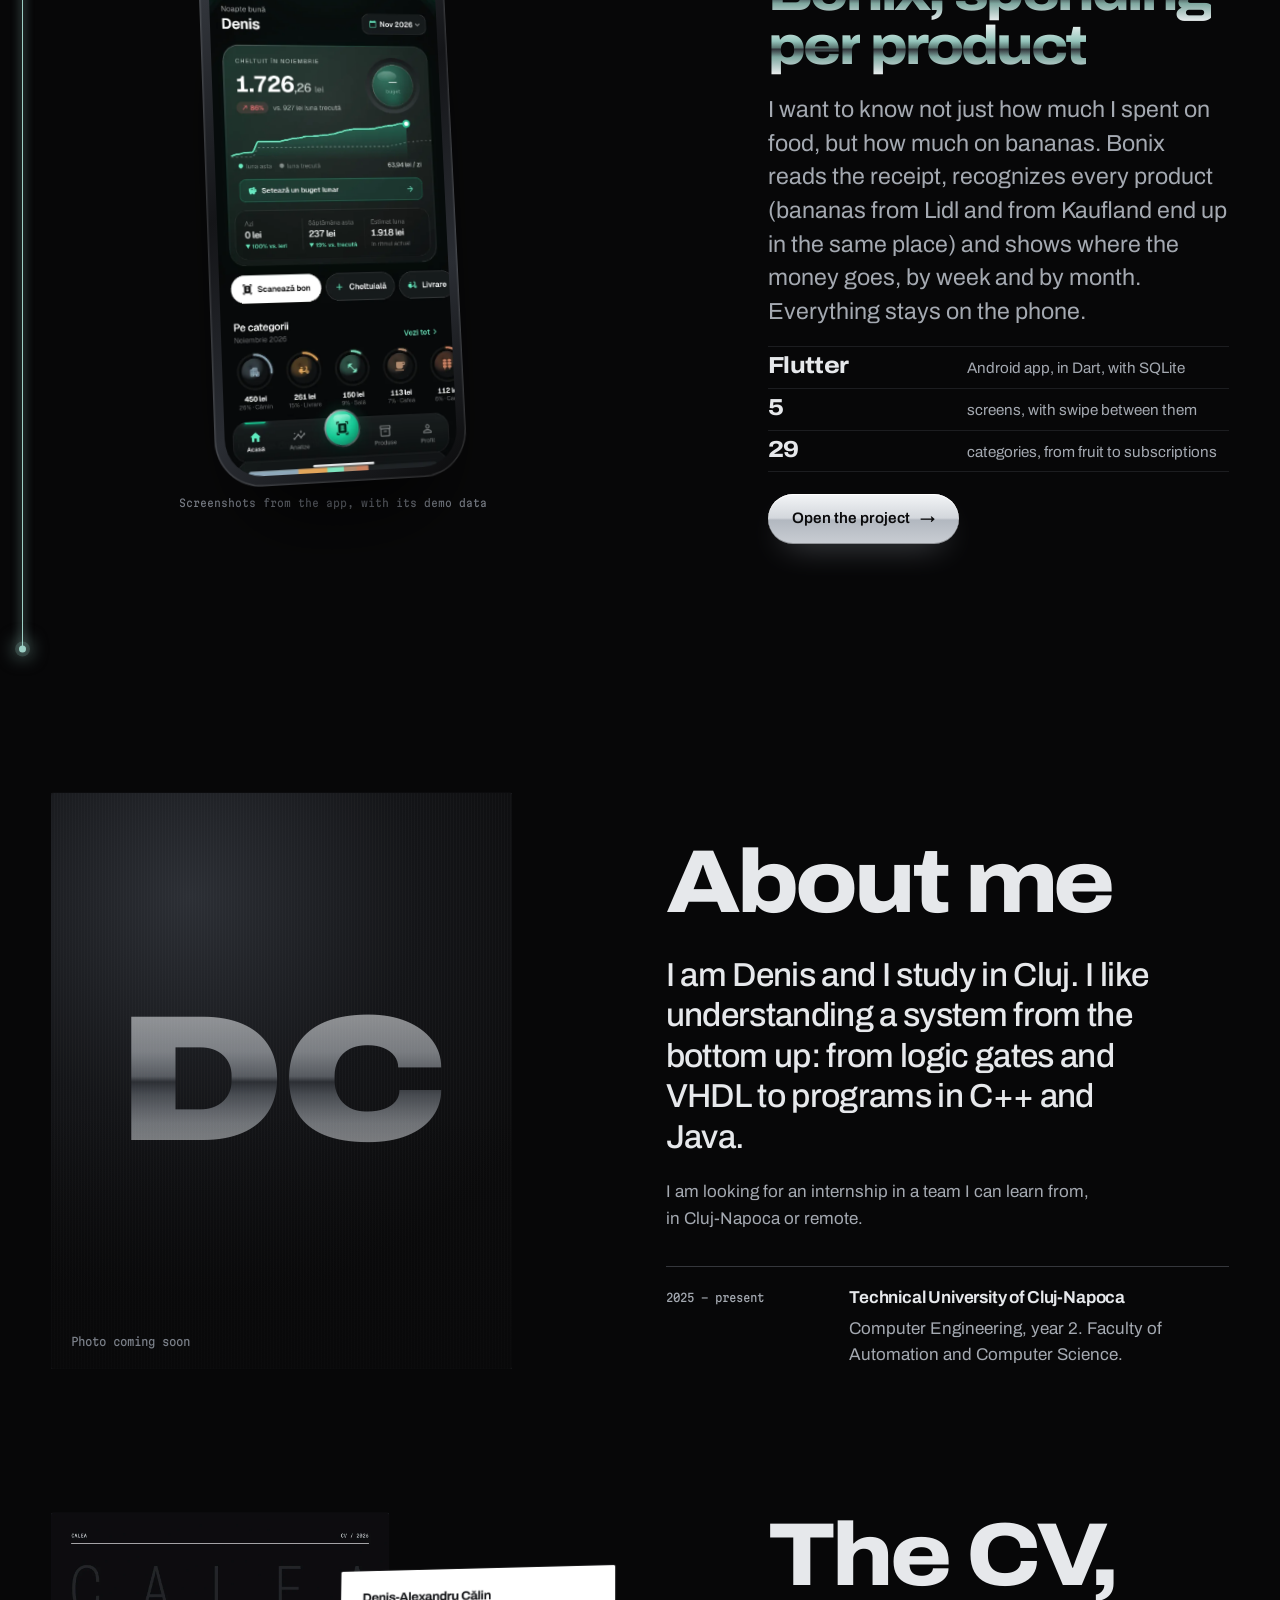
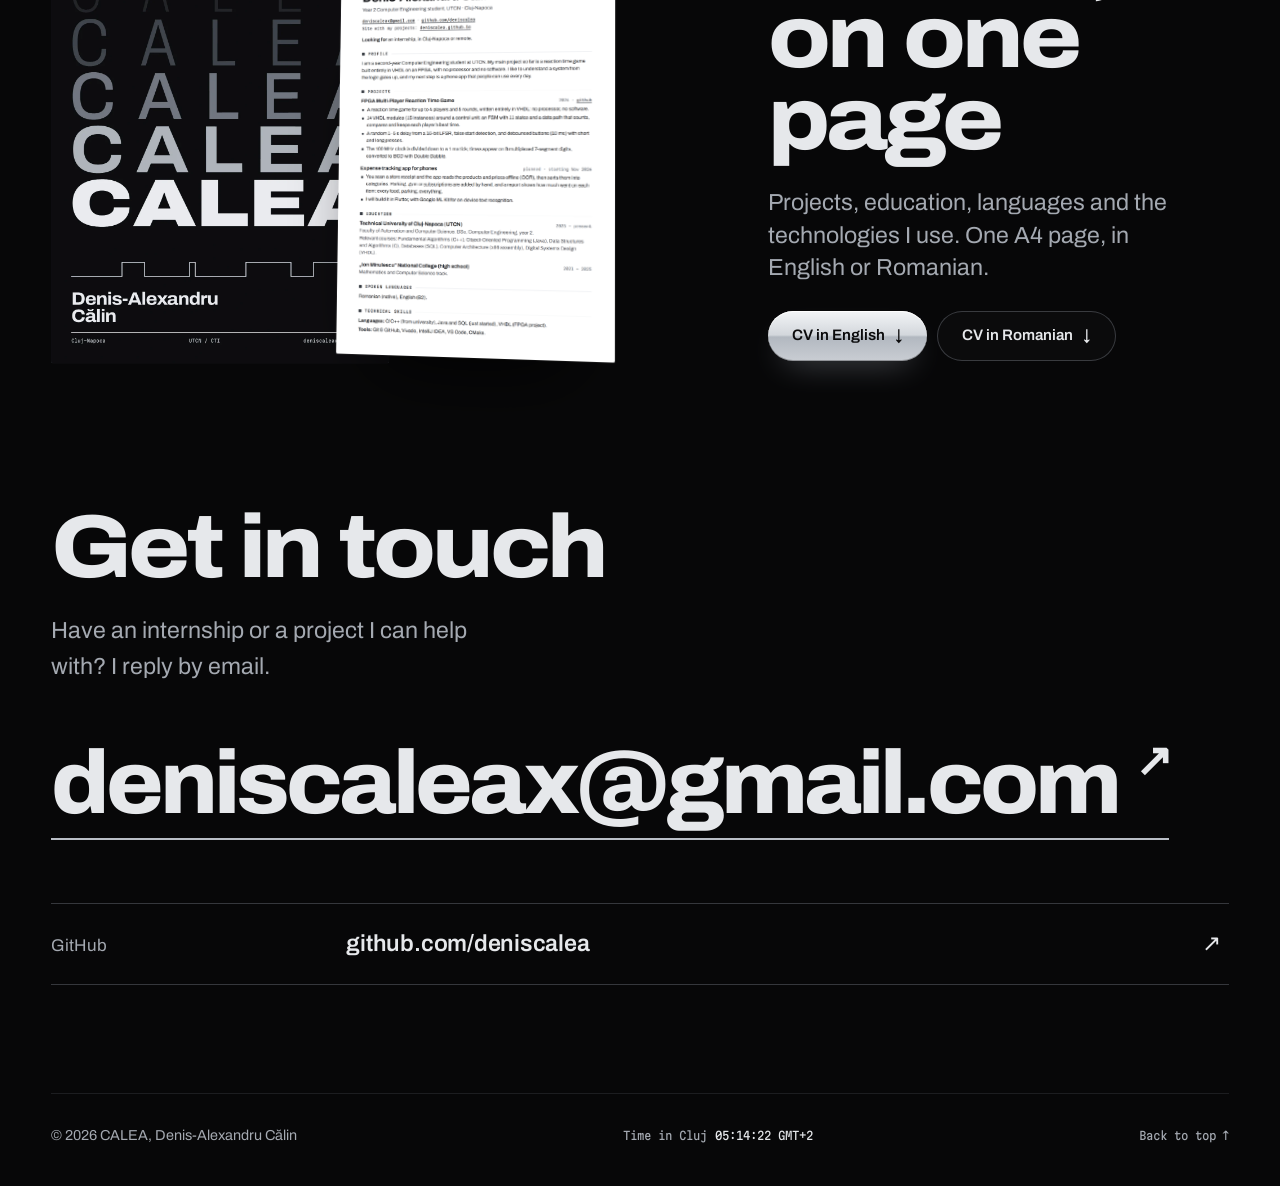
==== commit c4930649: "Ce fac: fără secvență blocată la scroll, semnul se rotește singur Co-Authored-By: Claude Opus 5.5 <n" ====
--- a/index.html
+++ b/index.html
@@ -290,6 +290,6 @@
   </main>
 
   <script src="assets/js/i18n-fpga.js?v=7" defer></script>
-  <script src="assets/js/main.js?v=7" defer></script>
+  <script src="assets/js/main.js?v=7.1" defer></script>
 </body>
 </html>
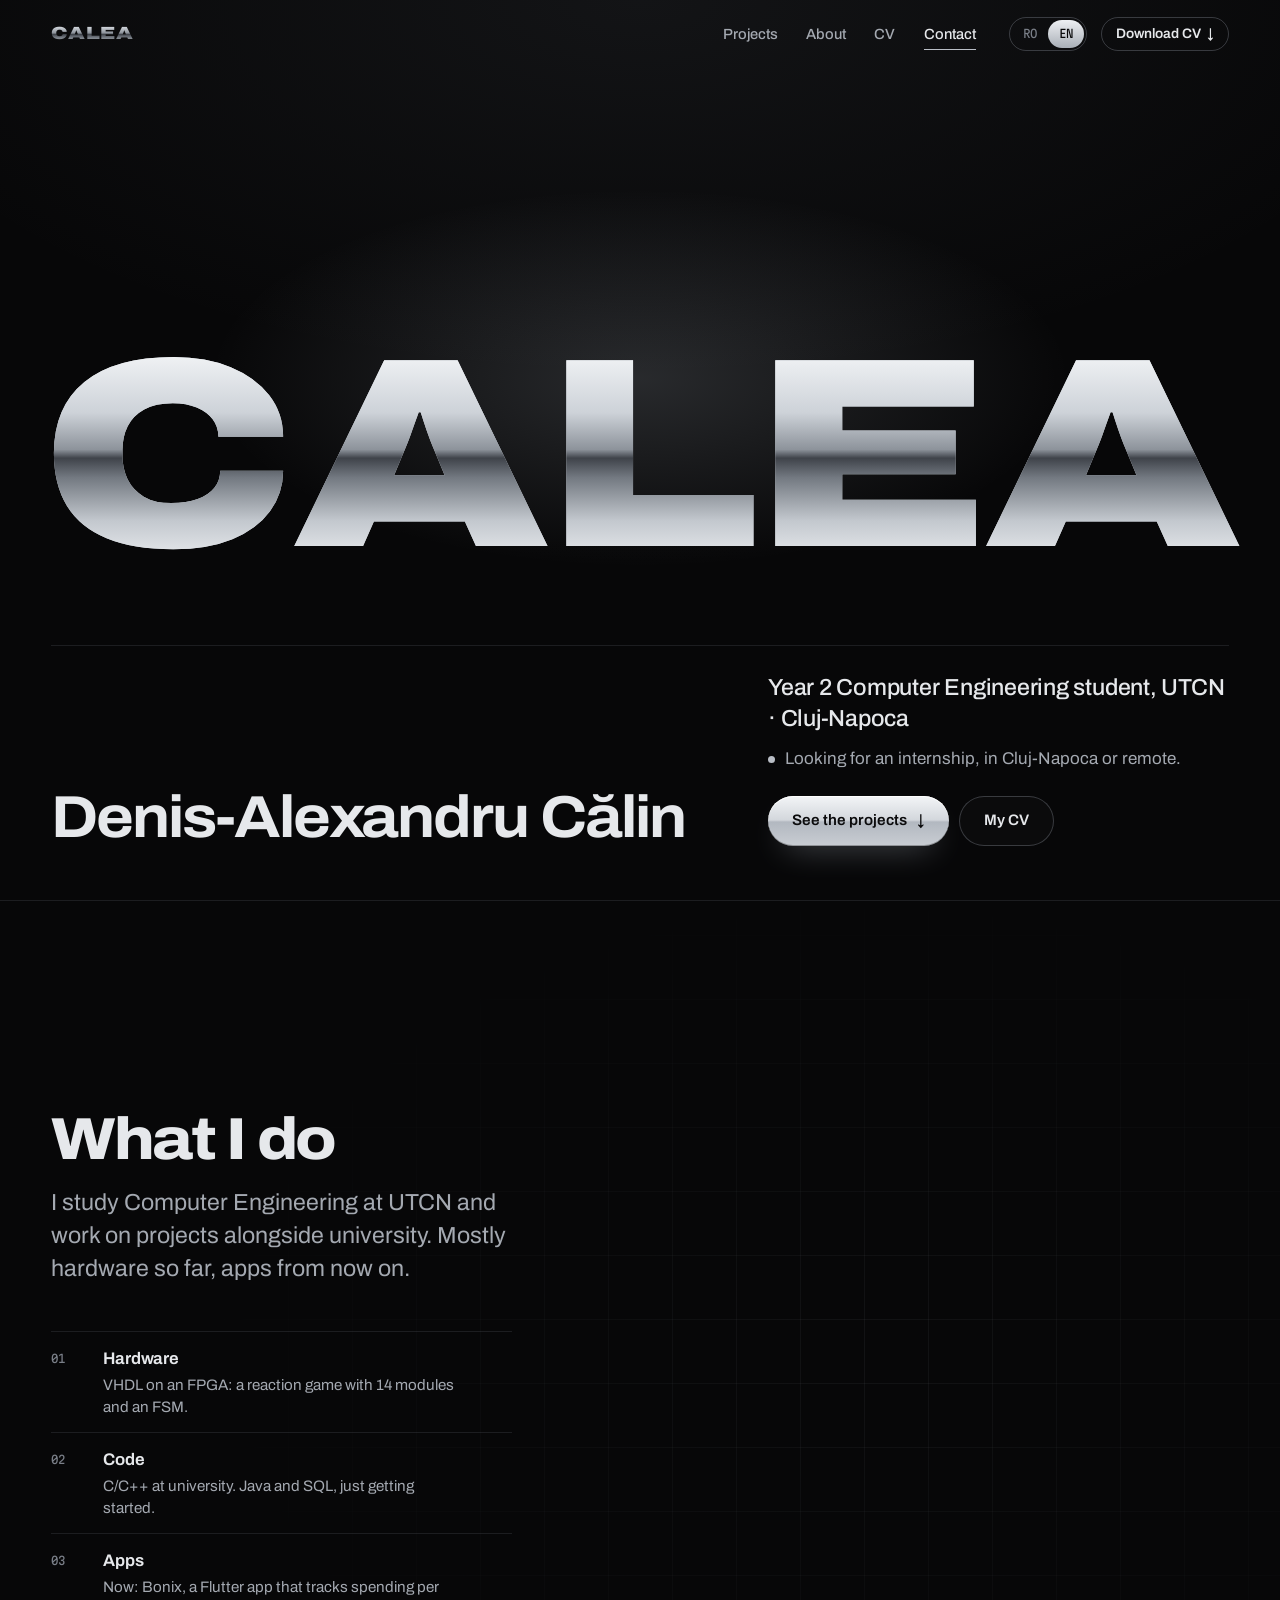
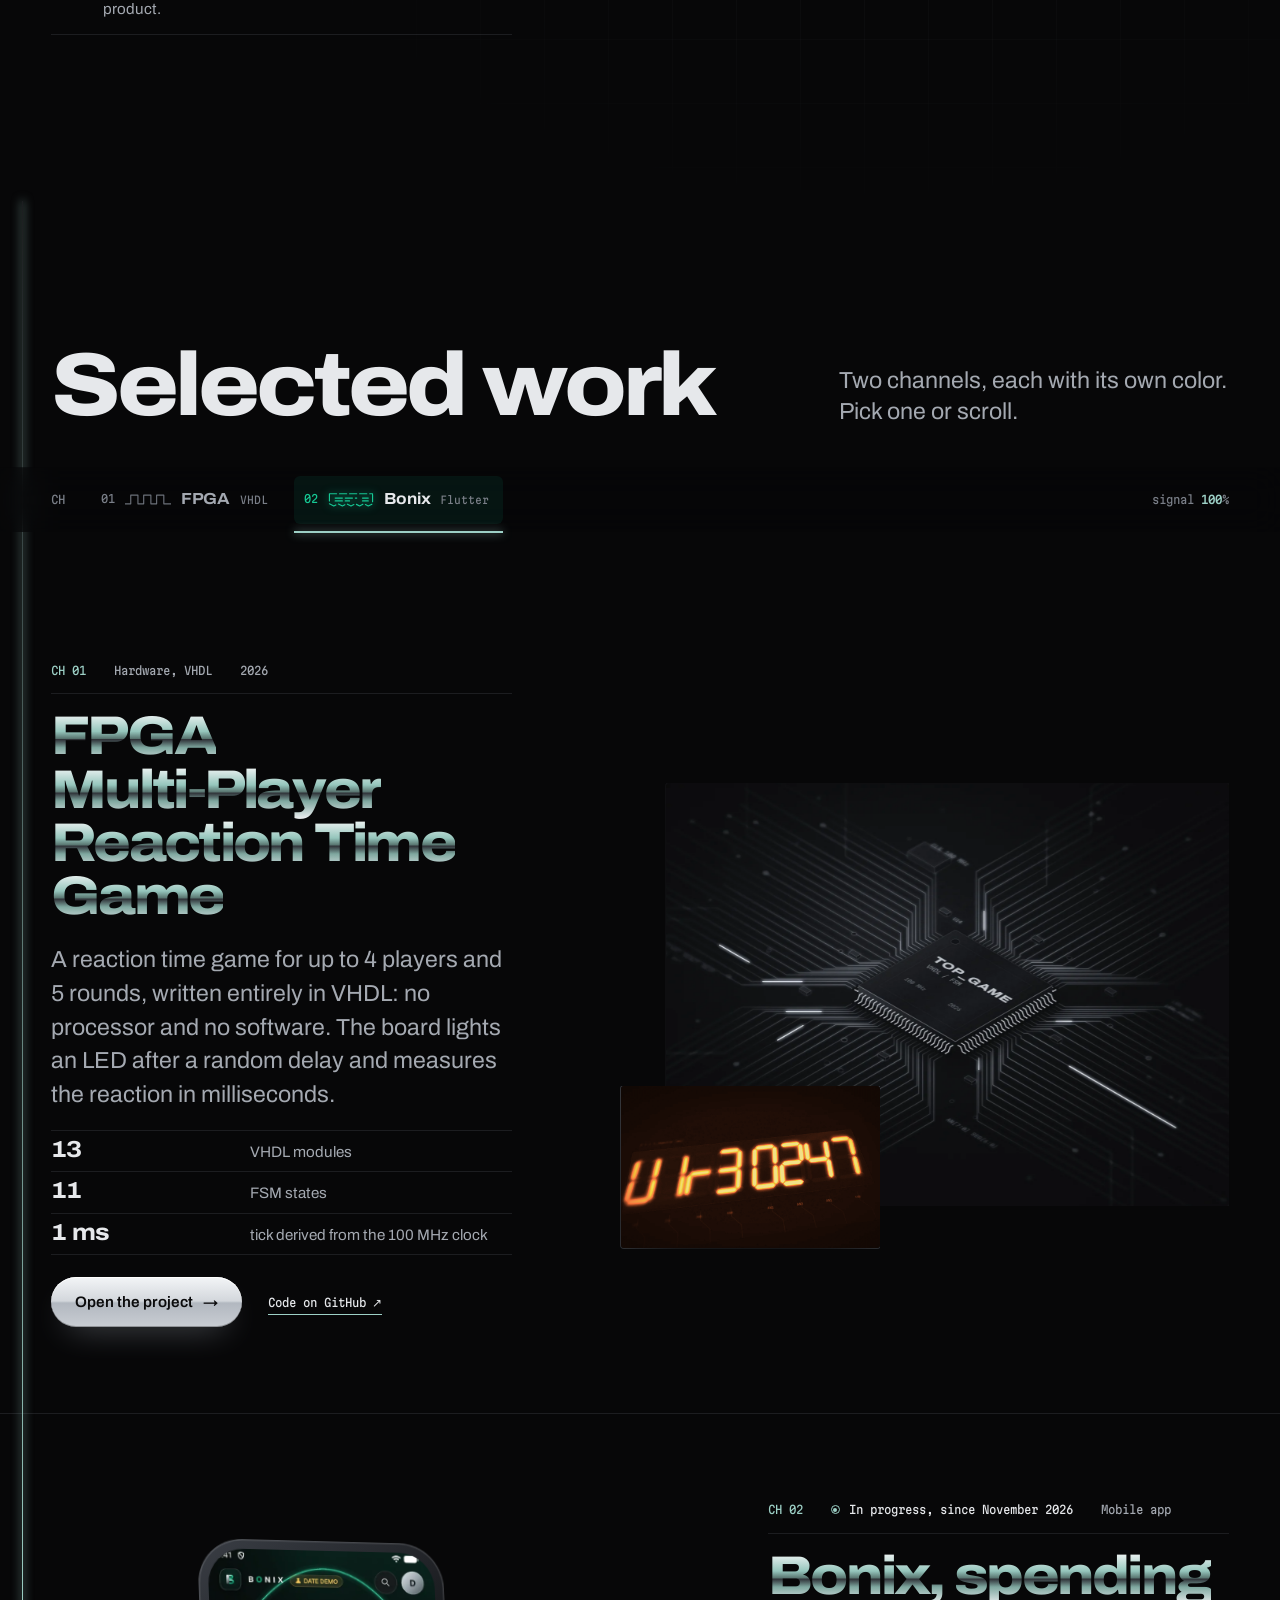
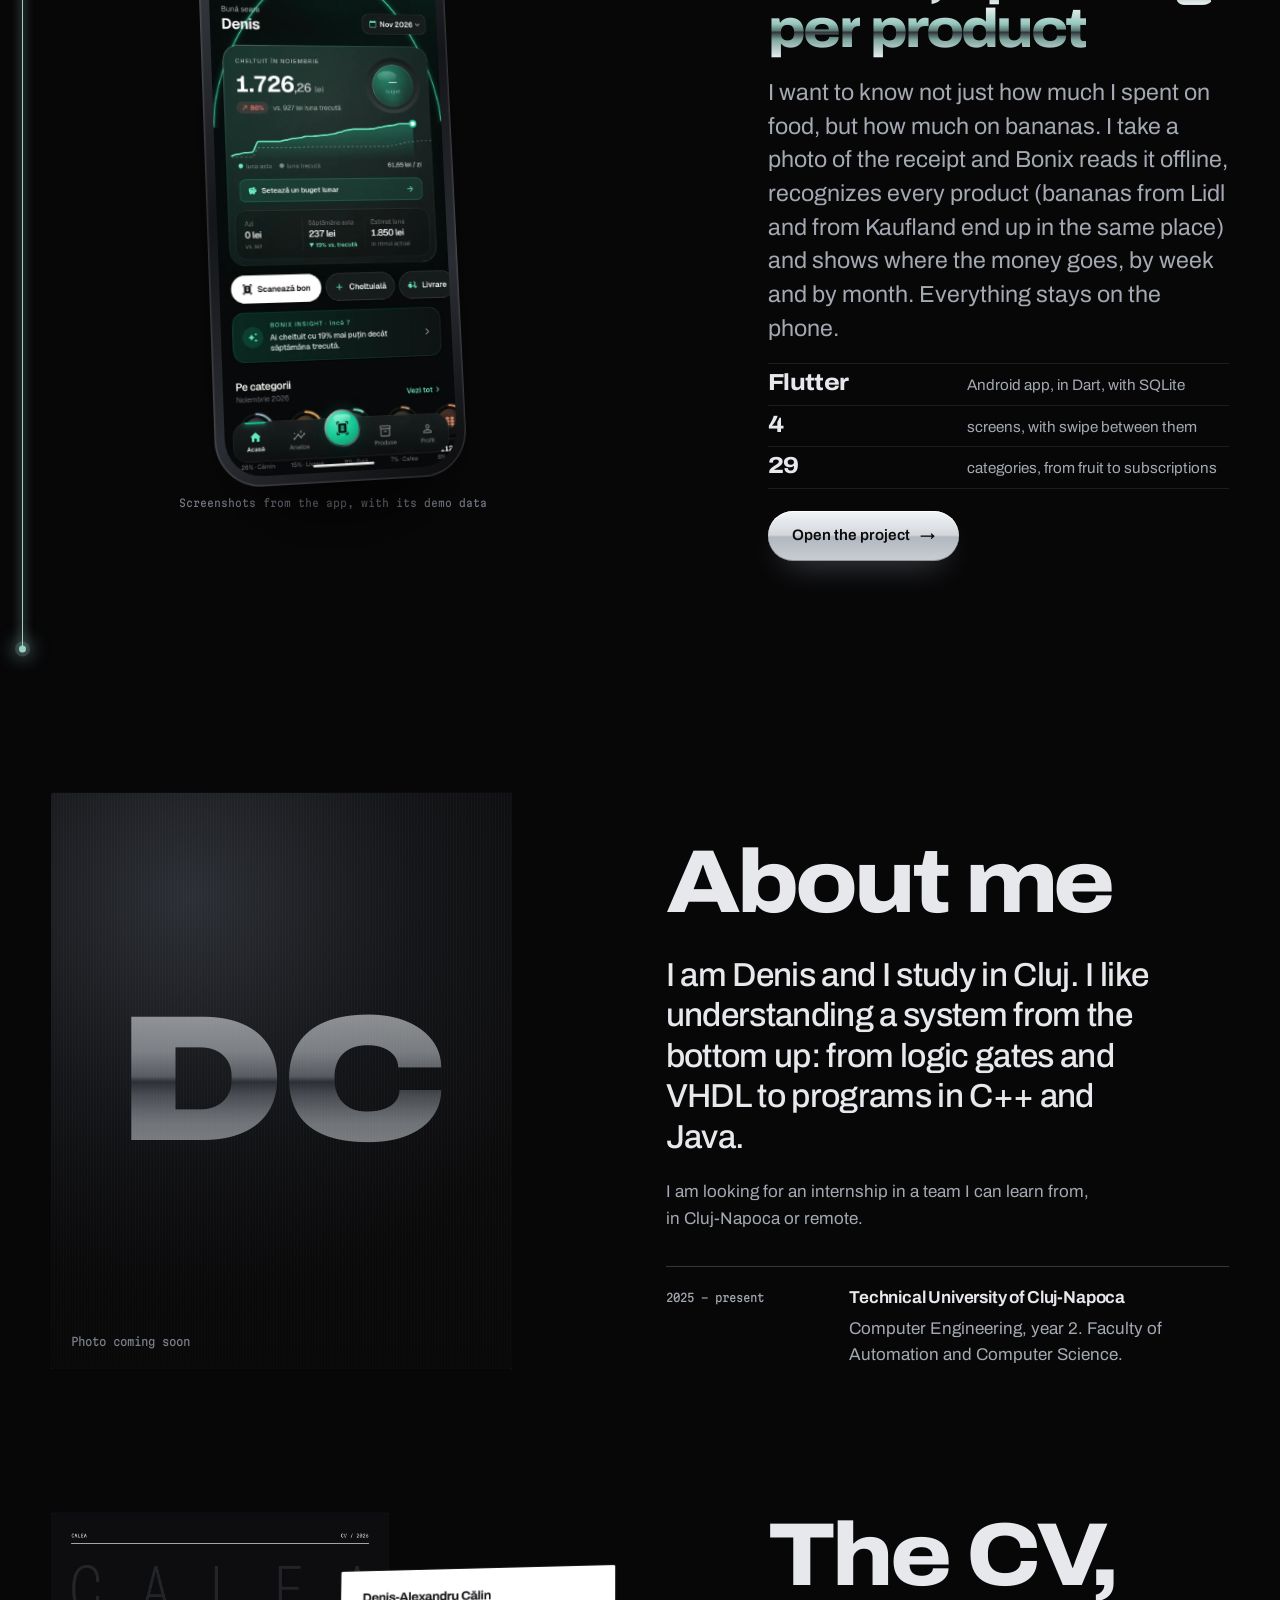
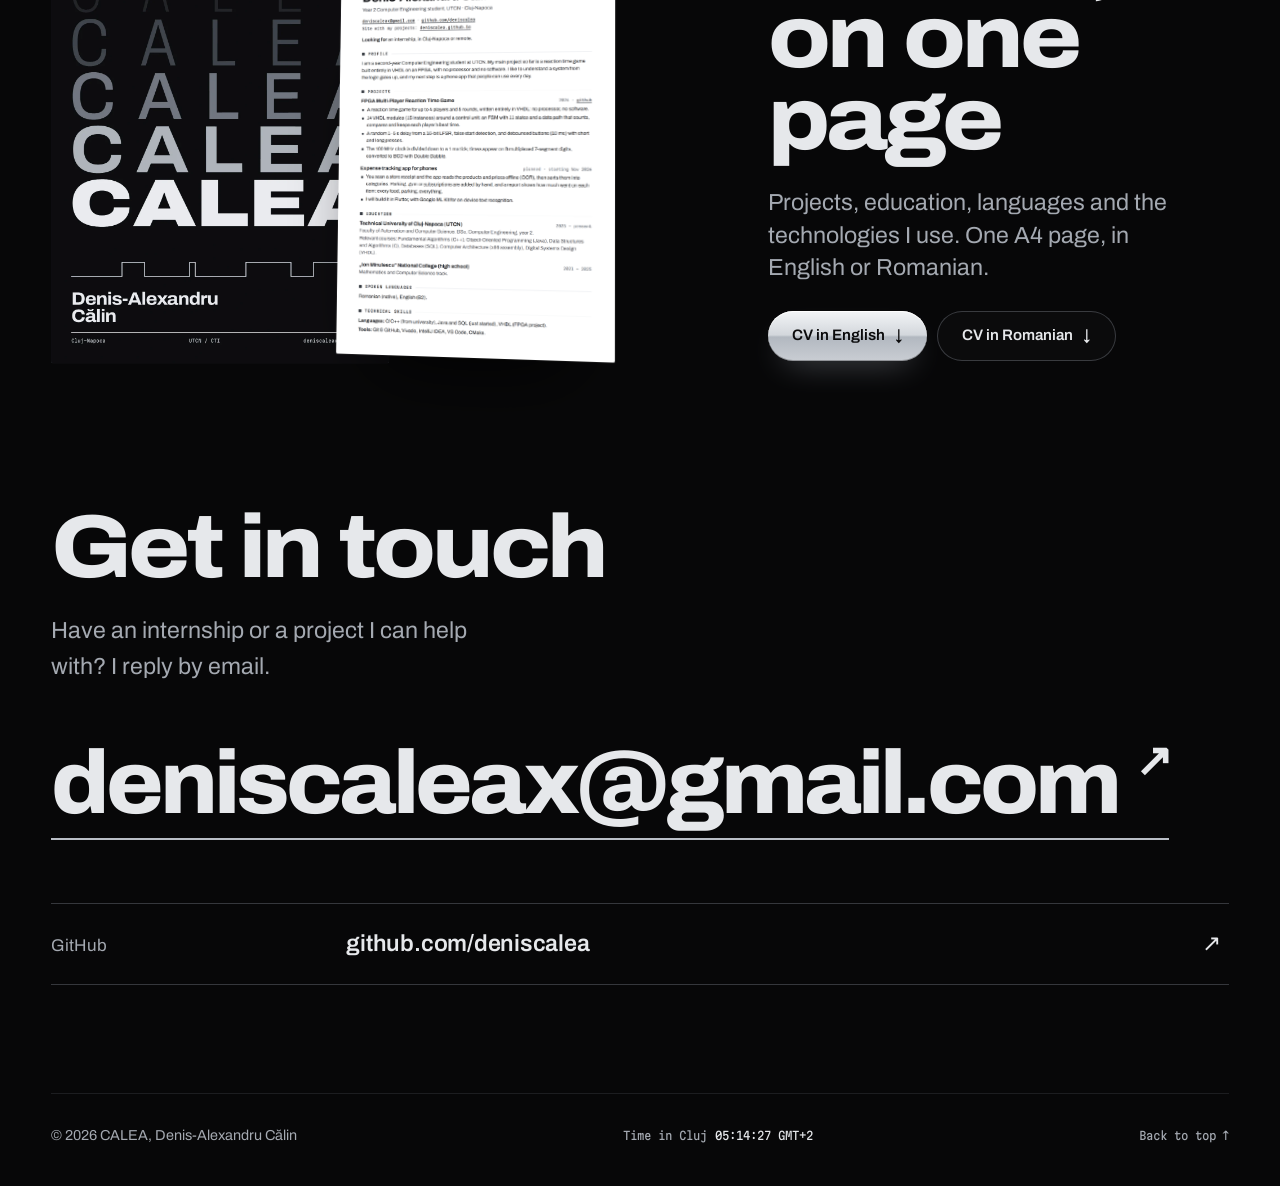
==== commit 685275d2: "Bonix v0.6: scanare reală, 4 limbi, 5 teme, capturi noi Co-Authored-By: Claude Opus 5.5 <noreply@ant" ====
--- a/index.html
+++ b/index.html
@@ -31,7 +31,7 @@
   <link rel="preconnect" href="https://fonts.googleapis.com">
   <link rel="preconnect" href="https://fonts.gstatic.com" crossorigin>
   <link href="https://fonts.googleapis.com/css2?family=Archivo:wdth,wght@62..125,100..900&family=Martian+Mono:wdth,wght@75..112.5,300..600&display=swap" rel="stylesheet">
-  <link rel="stylesheet" href="assets/css/style.css?v=7">
+  <link rel="stylesheet" href="assets/css/style.css?v=8">
 
   <script>
     /* Limba se decide înainte de randare. Fără JS, conținutul rămâne vizibil (RO). */
@@ -188,11 +188,11 @@
           <div class="teaser-body">
             <p class="ch-kicker mono"><span>CH 02</span><span class="state"><span class="state-dot" aria-hidden="true"></span><span data-i18n="p2.state">În lucru, din noiembrie 2026</span></span><span data-i18n="p2.kind">Aplicație mobilă</span></p>
             <h3 class="ch-title split" id="p2-titlu" data-i18n="p2.title">Bonix, cheltuieli pe fiecare produs</h3>
-            <p class="ch-lede lift" data-i18n="p2.desc">Vreau să știu nu doar cât am dat pe mâncare, ci cât pe banane. Bonix citește bonul, recunoaște fiecare produs (bananele de la Lidl și cele de la Kaufland ajung în același loc) și arată unde se duc banii, pe săptămână și pe lună. Totul stă pe telefon.</p>
+            <p class="ch-lede lift" data-i18n="p2.desc">Vreau să știu nu doar cât am dat pe mâncare, ci cât pe banane. Fac poză bonului și Bonix îl citește offline, recunoaște fiecare produs (bananele de la Lidl și cele de la Kaufland ajung în același loc) și arată unde se duc banii, pe săptămână și pe lună. Totul stă pe telefon.</p>
             <ul class="specs lift">
               <li><span class="spec-n">Flutter</span><span class="spec-l" data-i18n="p2.s1l">aplicație Android, în Dart, cu SQLite</span></li>
               <li><span class="spec-n"><span class="count" data-to="5">5</span></span><span class="spec-l" data-i18n="p2.s2l">ecrane, cu swipe între ele</span></li>
-              <li><span class="spec-n"><span class="count" data-to="31">31</span></span><span class="spec-l" data-i18n="p2.s3l">categorii, de la fructe la abonamente</span></li>
+              <li><span class="spec-n"><span class="count" data-to="32">32</span></span><span class="spec-l" data-i18n="p2.s3l">categorii, de la fructe la abonamente</span></li>
             </ul>
             <div class="teaser-actions lift">
               <a class="btn btn-primary magnetic" href="proiecte/bonix.html"><span class="btn-in"><span data-i18n="p.open">Accesează proiectul</span><span class="arrow arrow-r" aria-hidden="true">→</span></span></a>
@@ -289,7 +289,7 @@
     </section>
   </main>
 
-  <script src="assets/js/i18n-fpga.js?v=7" defer></script>
-  <script src="assets/js/main.js?v=7.1" defer></script>
+  <script src="assets/js/i18n-fpga.js?v=8" defer></script>
+  <script src="assets/js/main.js?v=8" defer></script>
 </body>
 </html>
--- a/assets/css/style.css
+++ b/assets/css/style.css
@@ -1186,11 +1186,11 @@
 .phone-duo > .phone-back { z-index: 0; opacity: 0.5; filter: saturate(0.8) brightness(0.75); transform: translateX(-44%) translateY(-5%) rotateY(-10deg) rotateX(6deg) rotateZ(-5deg) scale(0.86); }
 @media (hover: hover) { .teaser-media:hover .phone-duo > .phone-back { opacity: 0.7; transform: translateX(-52%) translateY(-4%) rotateZ(-7deg) scale(0.86); } }
 /* pagina Bonix: galeria cu ecranele */
-.shots { display: grid; grid-template-columns: repeat(4, minmax(0, 1fr)); gap: clamp(18px, 2.6vw, 40px); margin-top: clamp(28px, 5vh, 56px); }
+.shots { display: grid; grid-template-columns: repeat(3, minmax(0, 1fr)); gap: clamp(18px, 2.6vw, 40px); margin-top: clamp(28px, 5vh, 56px); }
 .shot { display: grid; gap: 16px; align-content: start; margin: 0; }
 .shot .phone-shell, .tinted .shot .phone-shell { width: 100%; transform: none; border-radius: 40px; padding: 8px; }
 .shot .phone-shot { border-radius: 32px; }
-.shot:nth-child(2) .phone-shell { transition-delay: 0.12s; } .shot:nth-child(3) .phone-shell { transition-delay: 0.24s; } .shot:nth-child(4) .phone-shell { transition-delay: 0.36s; }
+.shot:nth-child(2) .phone-shell { transition-delay: 0.12s; } .shot:nth-child(3) .phone-shell { transition-delay: 0.24s; } .shot:nth-child(4) .phone-shell { transition-delay: 0.12s; } .shot:nth-child(5) .phone-shell { transition-delay: 0.24s; } .shot:nth-child(6) .phone-shell { transition-delay: 0.36s; }
 .shot figcaption { display: grid; gap: 4px; }
 .shot figcaption .mono { color: rgb(var(--tint)); font-size: 0.7rem; }
 .shot figcaption b { font-weight: 600; font-size: 1.05rem; letter-spacing: -0.01em; }
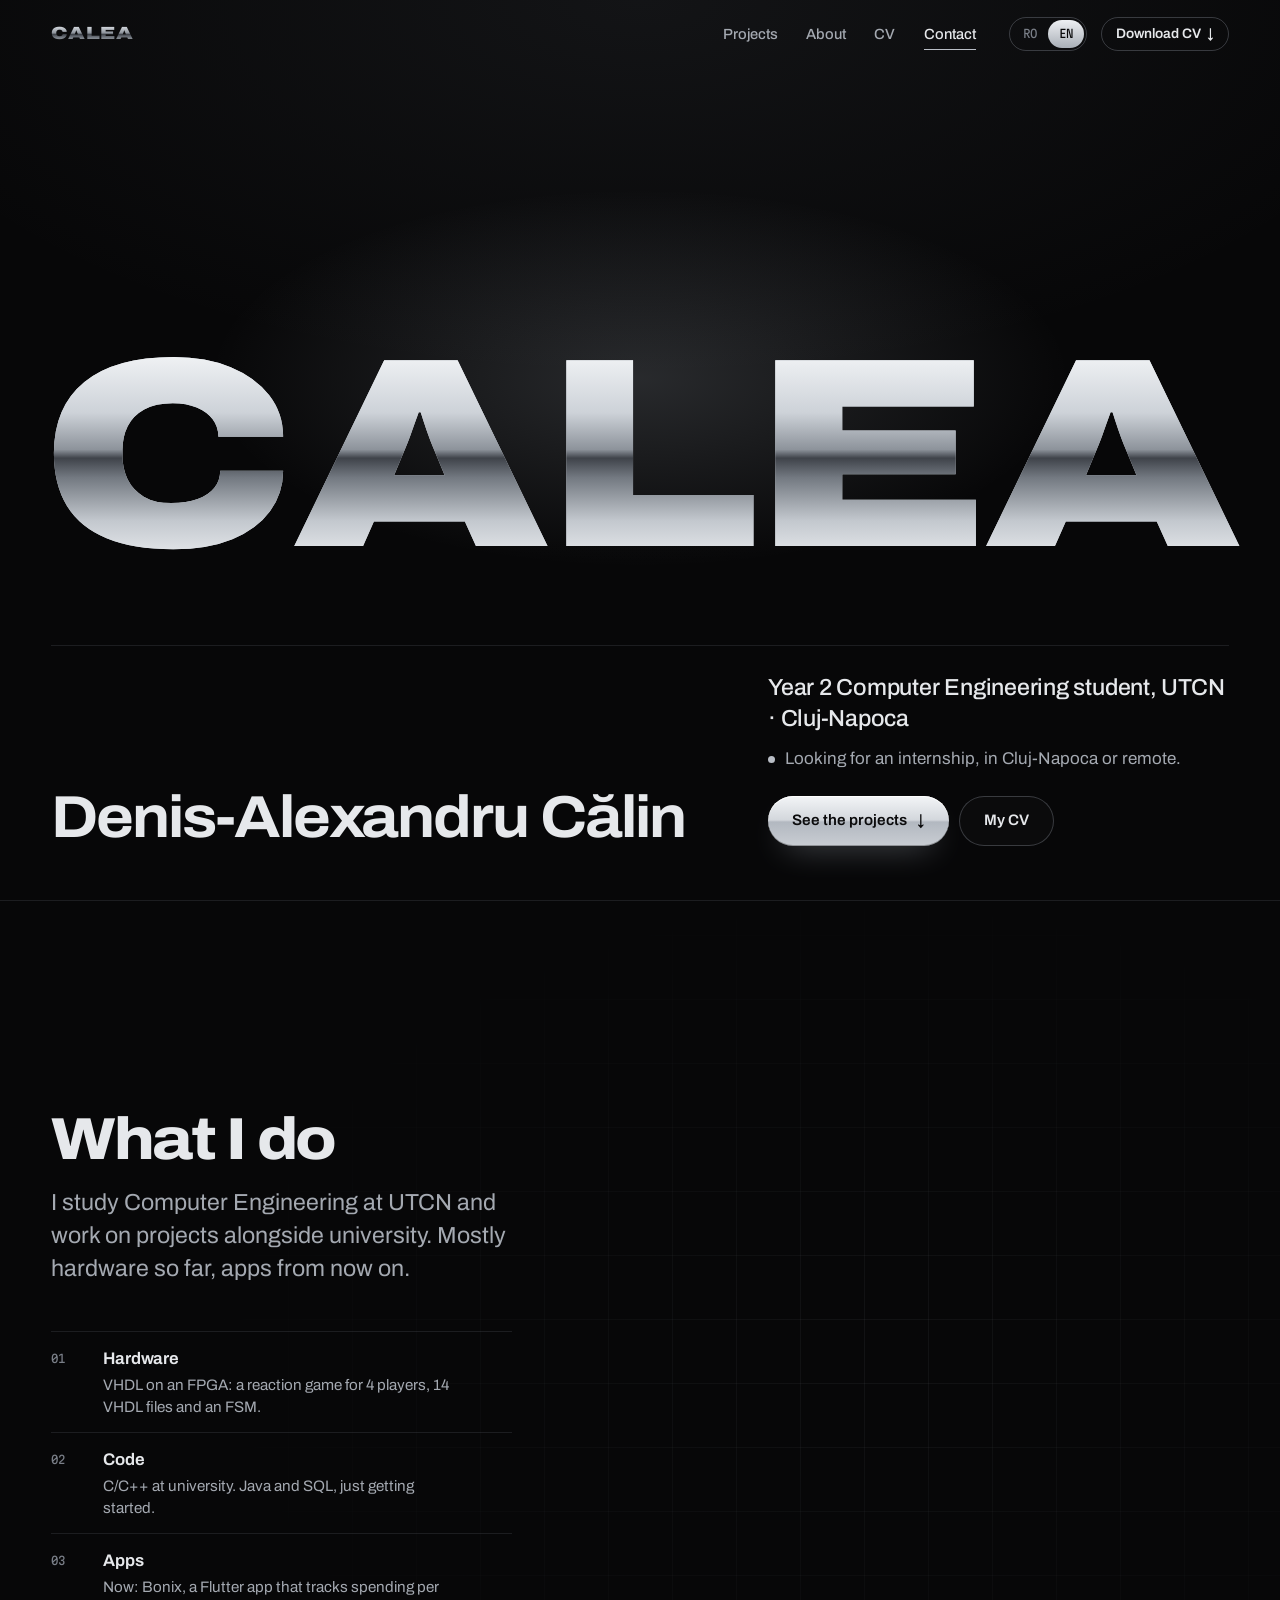
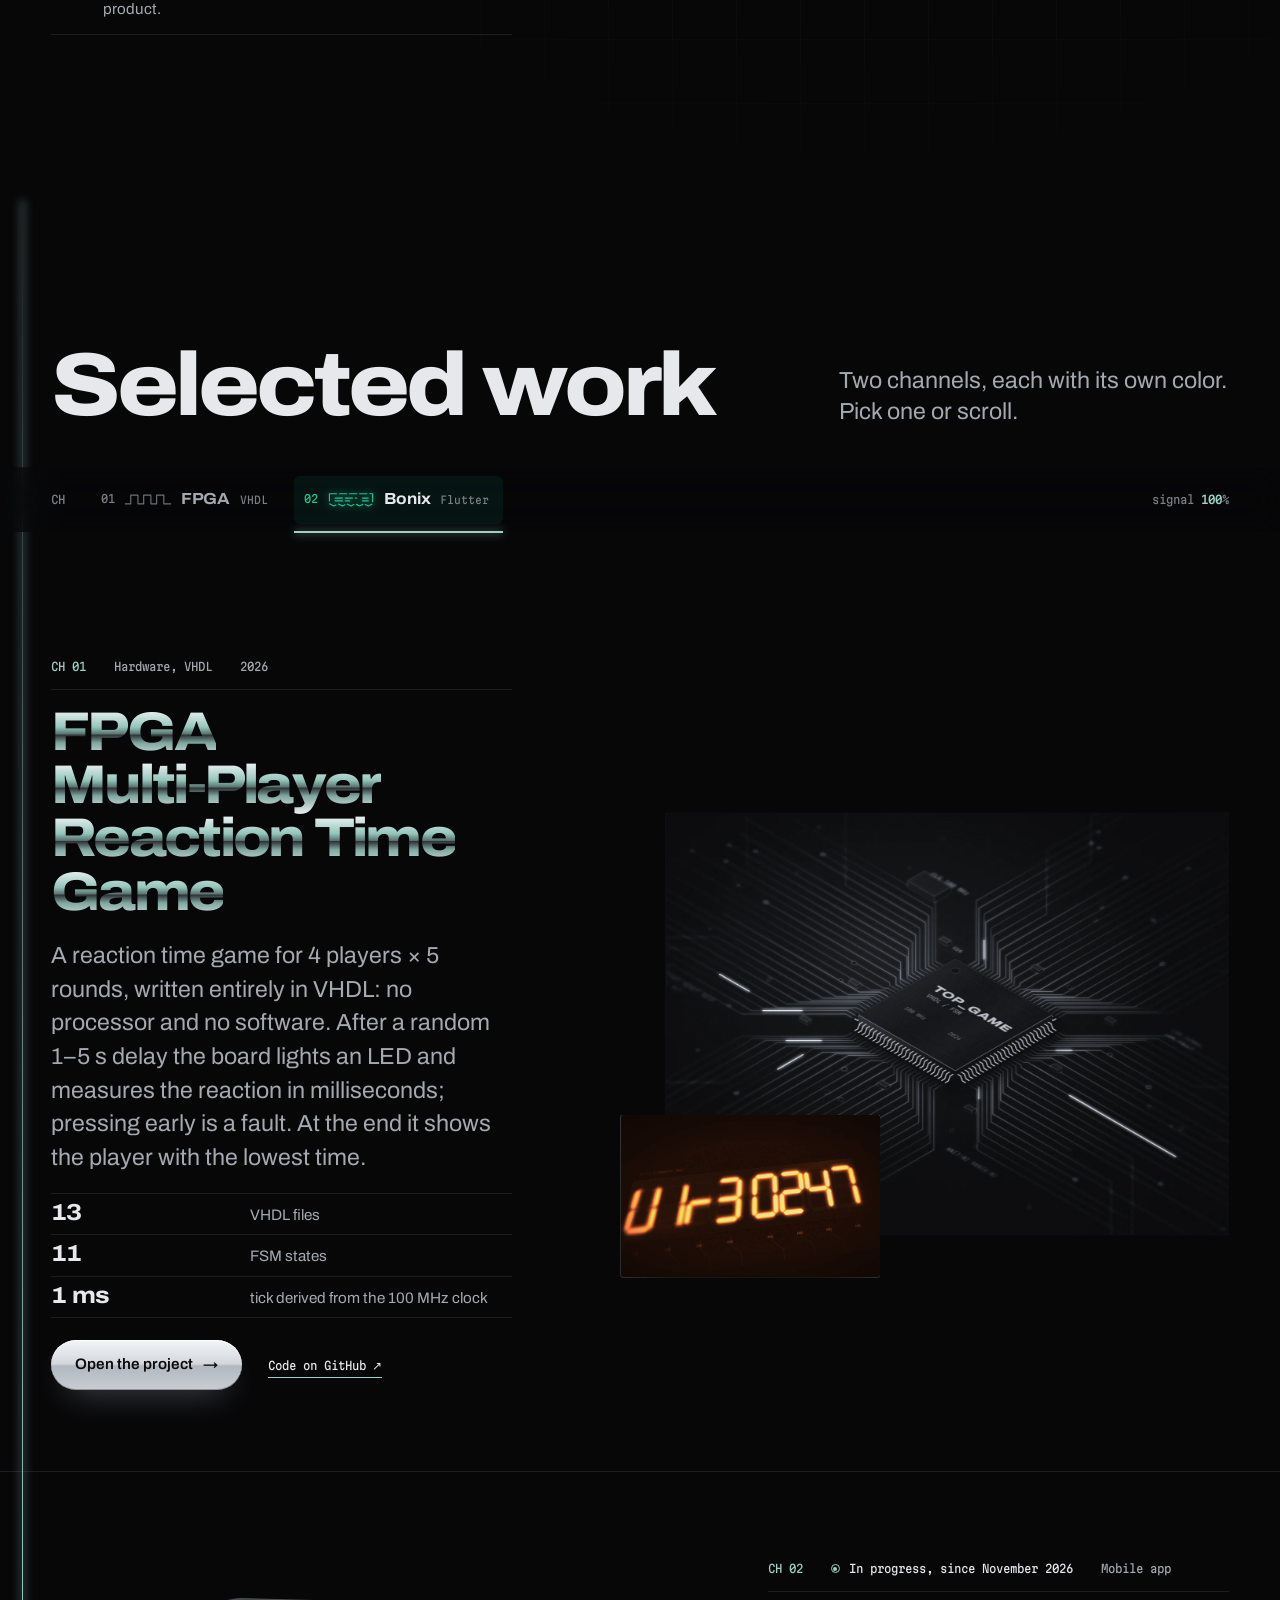
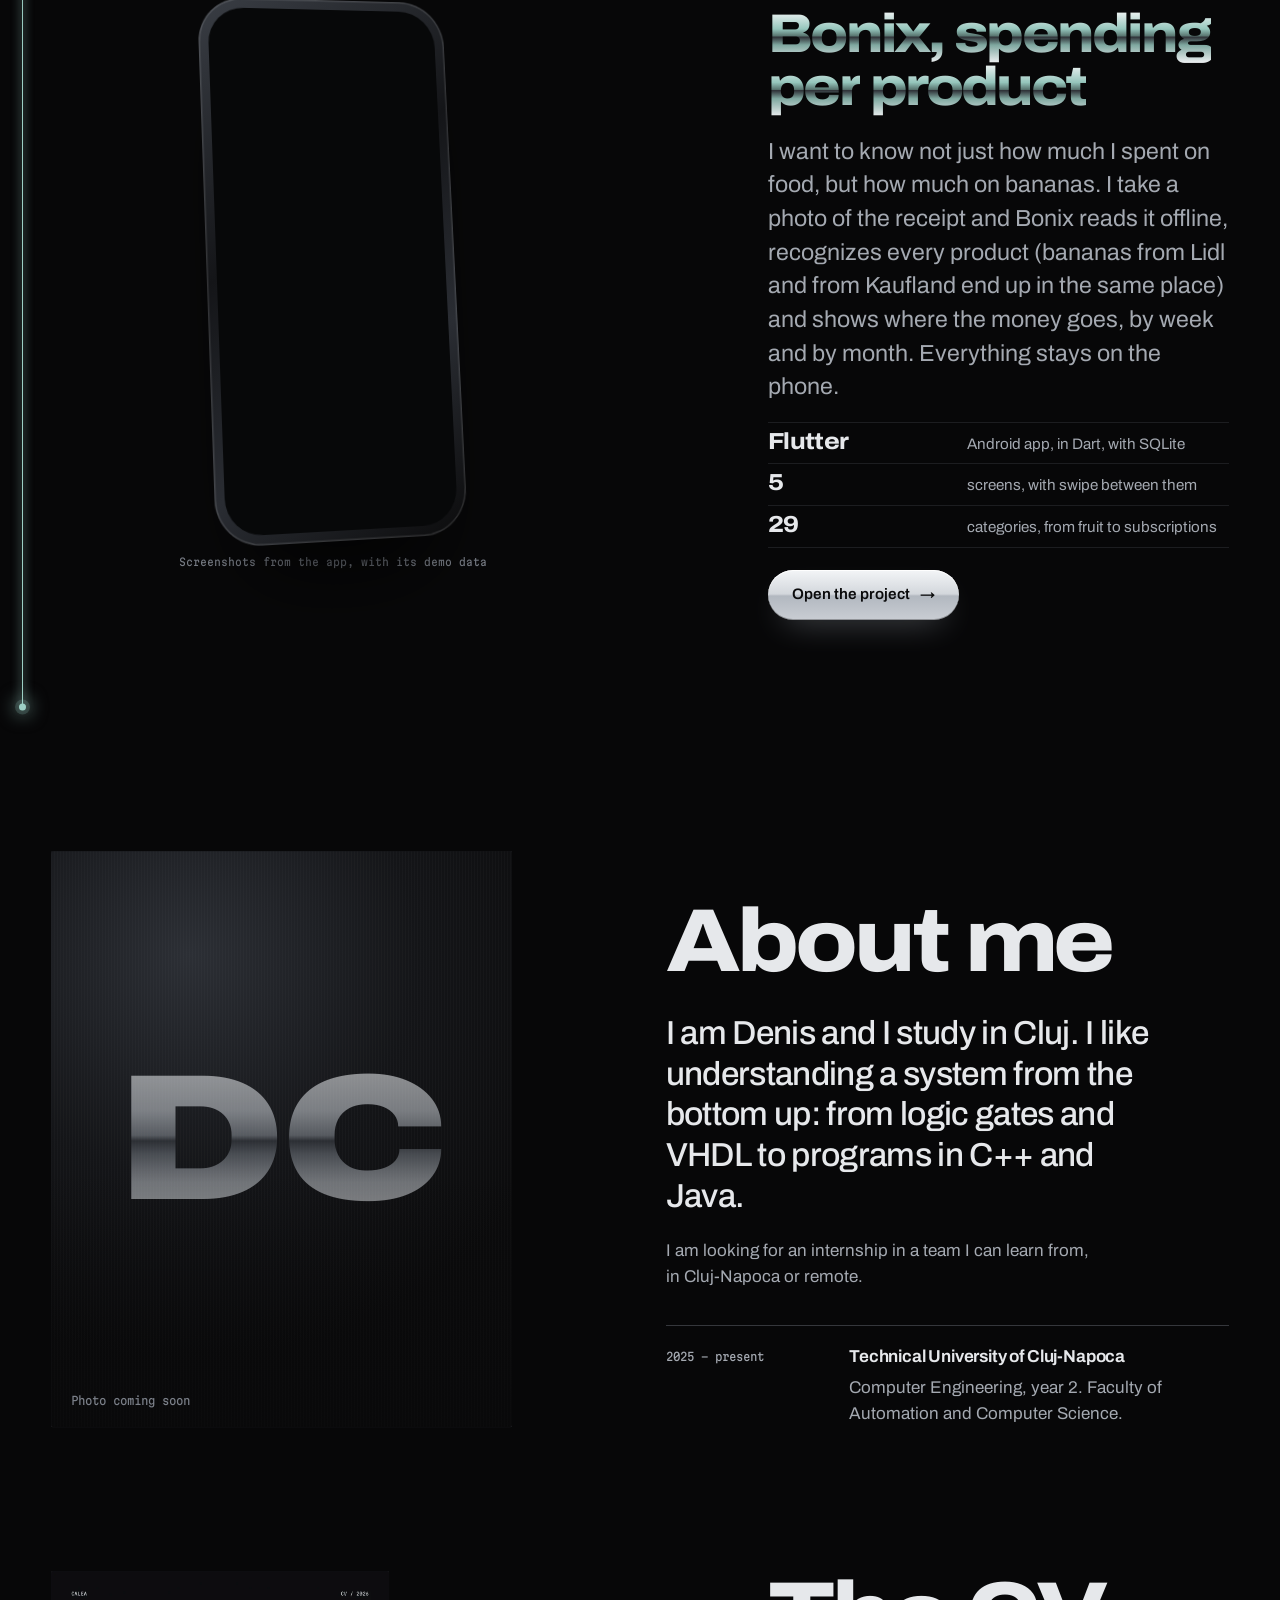
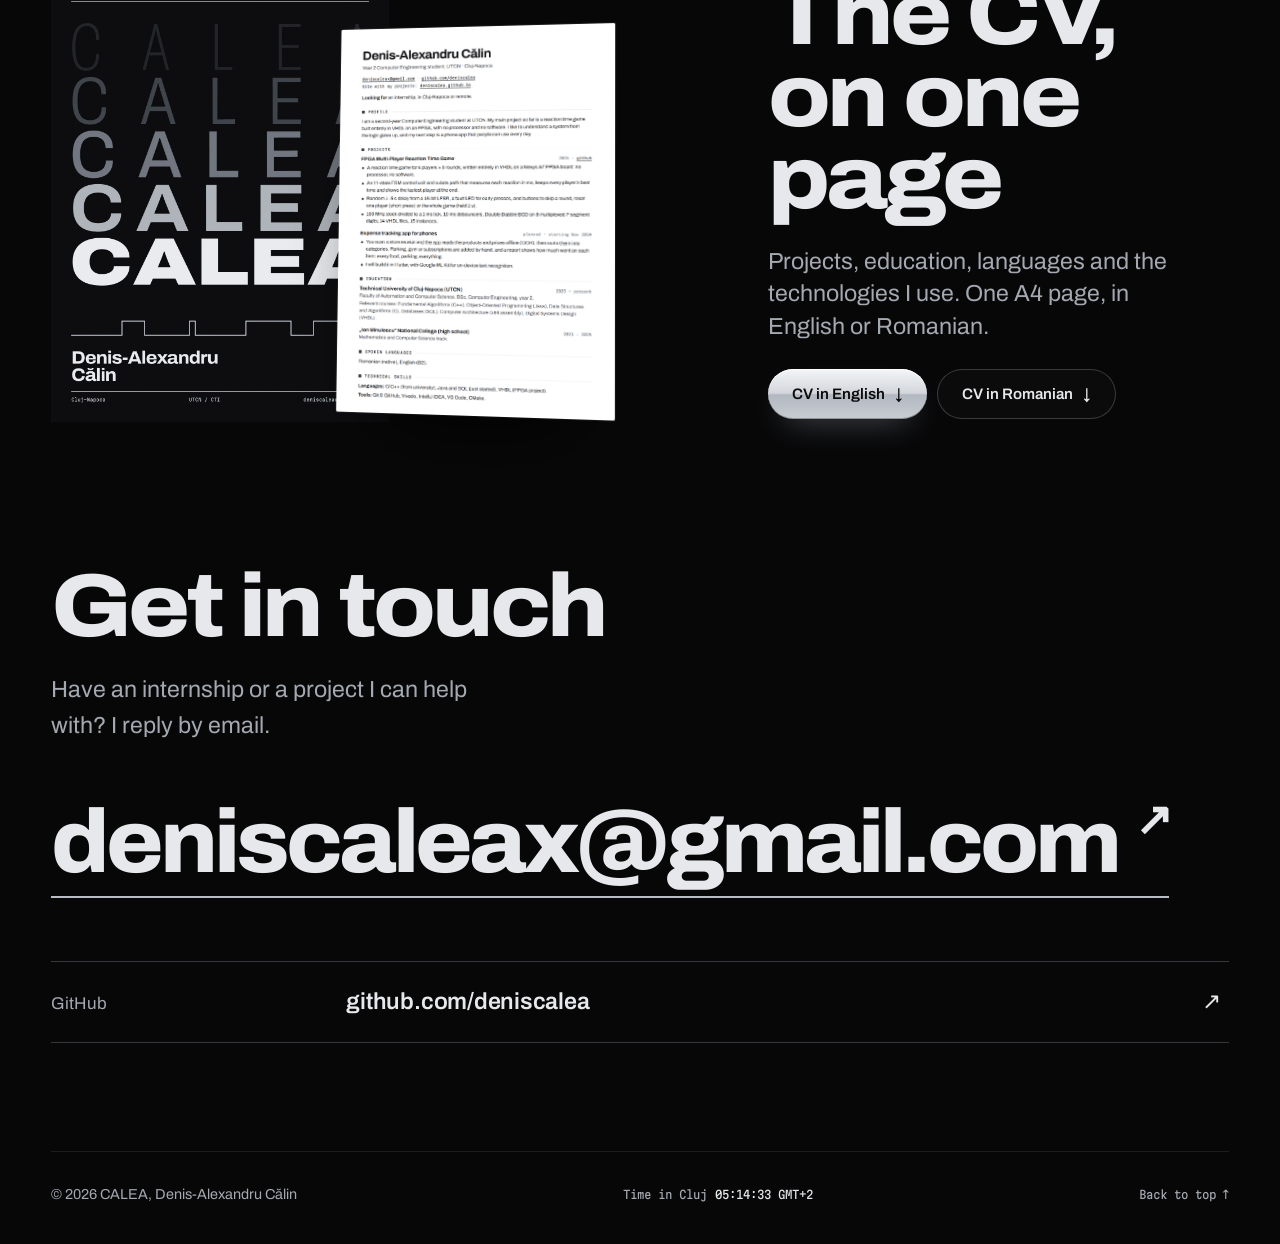
==== commit 05a9b779: "FPGA: descriere refăcută după codul real (4 jucători × 5 runde, SKIP, RST scurt/lung, best time) Co-" ====
--- a/index.html
+++ b/index.html
@@ -31,7 +31,7 @@
   <link rel="preconnect" href="https://fonts.googleapis.com">
   <link rel="preconnect" href="https://fonts.gstatic.com" crossorigin>
   <link href="https://fonts.googleapis.com/css2?family=Archivo:wdth,wght@62..125,100..900&family=Martian+Mono:wdth,wght@75..112.5,300..600&display=swap" rel="stylesheet">
-  <link rel="stylesheet" href="assets/css/style.css?v=8">
+  <link rel="stylesheet" href="assets/css/style.css?v=9">
 
   <script>
     /* Limba se decide înainte de randare. Fără JS, conținutul rămâne vizibil (RO). */
@@ -116,7 +116,7 @@
           <h2 class="sign-title" id="calea-titlu" data-i18n="sign.title">Ce fac</h2>
           <p class="sign-lede" data-i18n="sign.lede">Studiez Calculatoare la UTCN și lucrez la proiecte pe lângă facultate. Până acum mai mult hardware, de acum și aplicații.</p>
           <ol class="sign-steps">
-            <li class="is-on"><span class="step-n mono" aria-hidden="true">01</span><b data-i18n="sign.s1h">Hardware</b><span data-i18n="sign.s1">VHDL pe FPGA: un joc de reacție cu 14 module și un FSM.</span></li>
+            <li class="is-on"><span class="step-n mono" aria-hidden="true">01</span><b data-i18n="sign.s1h">Hardware</b><span data-i18n="sign.s1">VHDL pe FPGA: un joc de reacție pentru 4 jucători, 14 fișiere VHDL și un FSM.</span></li>
             <li><span class="step-n mono" aria-hidden="true">02</span><b data-i18n="sign.s2h">Cod</b><span data-i18n="sign.s2">C/C++ la facultate. Java și SQL, abia la început.</span></li>
             <li><span class="step-n mono" aria-hidden="true">03</span><b data-i18n="sign.s3h">Aplicații</b><span data-i18n="sign.s3">Acum: Bonix, o aplicație în Flutter care ține cheltuielile pe fiecare produs.</span></li>
           </ol>
@@ -162,9 +162,9 @@
           <div class="teaser-body">
             <p class="ch-kicker mono"><span>CH 01</span><span data-i18n="p1.kind">Hardware, VHDL</span><span>2026</span></p>
             <h3 class="ch-title split" id="p1-titlu" data-i18n="p1.title">Joc de reacție multi-player pe FPGA</h3>
-            <p class="ch-lede lift" data-i18n="p1.desc">Un joc de timp de reacție pentru până la 4 jucători și 5 runde, scris integral în VHDL: fără procesor și fără software. Placa aprinde un LED după o întârziere aleatoare și măsoară reacția în milisecunde.</p>
+            <p class="ch-lede lift" data-i18n="p1.desc">Un joc de timp de reacție pentru 4 jucători × 5 runde, scris integral în VHDL: fără procesor și fără software. După o întârziere aleatoare de 1–5 s placa aprinde un LED și măsoară reacția în milisecunde; dacă apeși prea devreme, e fault. La final arată jucătorul cu cel mai mic timp.</p>
             <ul class="specs lift">
-              <li><span class="spec-n"><span class="count" data-to="14">14</span></span><span class="spec-l" data-i18n="p1.s1">module VHDL</span></li>
+              <li><span class="spec-n"><span class="count" data-to="14">14</span></span><span class="spec-l" data-i18n="p1.s1">fișiere VHDL</span></li>
               <li><span class="spec-n"><span class="count" data-to="11">11</span></span><span class="spec-l" data-i18n="p1.s2">stări în FSM</span></li>
               <li><span class="spec-n">1 ms</span><span class="spec-l" data-i18n="p1.s3">tick obținut din ceasul de 100 MHz</span></li>
             </ul>
@@ -289,7 +289,7 @@
     </section>
   </main>
 
-  <script src="assets/js/i18n-fpga.js?v=8" defer></script>
-  <script src="assets/js/main.js?v=8" defer></script>
+  <script src="assets/js/i18n-fpga.js?v=9" defer></script>
+  <script src="assets/js/main.js?v=9" defer></script>
 </body>
 </html>
--- a/assets/css/style.css
+++ b/assets/css/style.css
@@ -1204,3 +1204,32 @@
   .phone-duo > .phone-back { transform: translateX(-24%) translateY(-3%) rotateZ(-5deg) scale(0.86); }
 }
 @media (min-width: 761px) { .teaser-phone .phone-shell { width: clamp(220px, 20vw, 290px); } }
+
+/* Simularea plăcii FPGA (v9): 5 butoane, LED de semnal verde și LED de fault roșu, jurnalul 4 × 5 */
+.rig-pad { display: grid; grid-template-columns: repeat(5, minmax(0, 1fr)); gap: 10px; }
+.rig-key { position: relative; overflow: hidden; display: grid; gap: 4px; align-content: center; justify-items: center; min-height: 72px; padding: 10px 6px; border: 1px solid var(--line-2); border-radius: 4px; background: rgba(255, 255, 255, 0.03); color: var(--fg); text-align: center; touch-action: manipulation; user-select: none; -webkit-user-select: none; -webkit-touch-callout: none; transition: border-color 0.2s ease, background-color 0.2s ease, transform 0.08s ease; }
+.rig-key b { font-weight: 600; font-size: 0.95rem; letter-spacing: 0.02em; }
+.rig-key span { font-size: 0.72rem; line-height: 1.25; color: var(--fg-3); }
+.rig-key:focus-visible { outline: 2px solid var(--fg); outline-offset: 2px; }
+@media (hover: hover) { .rig-key:hover { border-color: var(--silver); background: rgba(255, 255, 255, 0.06); } }
+.rig-key.is-down { transform: translateY(1px); background: rgba(255, 255, 255, 0.1); }
+.rig-key-main { border-color: var(--silver); }
+.rig-key-main.is-go { border-color: #3ad17a; background: rgba(58, 209, 122, 0.12); }
+.rig-hold { position: absolute; left: 0; right: 0; bottom: 0; height: 3px; background: var(--silver); transform: scaleX(0); transform-origin: 0 50%; }
+.rig-key.is-long .rig-hold { background: rgb(var(--tint, 230 232 235)); }
+.rig-led[data-led="semnal"].on i, .tinted .rig-led[data-led="semnal"].on i { background: #3ad17a; border-color: #3ad17a; box-shadow: 0 0 12px 2px rgba(58, 209, 122, 0.6); }
+.rig-led[data-led="fault"].on i, .tinted .rig-led[data-led="fault"].on i { background: #ff3b30; border-color: #ff3b30; box-shadow: 0 0 12px 2px rgba(255, 59, 48, 0.6); }
+.rig-log { width: 100%; border-collapse: collapse; font-variant-numeric: tabular-nums; font-size: 0.78rem; table-layout: fixed; }
+.rig-log th, .rig-log td { padding: 7px 2px; border-bottom: 1px solid var(--line); text-align: right; white-space: nowrap; overflow: hidden; text-overflow: clip; }
+.rig-log thead th { color: var(--fg-3); font-weight: 400; }
+.rig-log th[scope="row"] { text-align: left; color: var(--fg-3); font-weight: 400; width: 2.6em; }
+.rig-log td { color: var(--fg-2); }
+.rig-log td[data-best] { color: var(--fg); font-weight: 600; }
+.rig-log tr.is-cur th[scope="row"] { color: var(--fg); }
+.rig-log tr.is-cur td, .rig-log tr.is-cur th { background: rgba(255, 255, 255, 0.04); }
+.rig-log tr.is-off td, .rig-log tr.is-off th { text-decoration: line-through; opacity: 0.45; }
+@media (max-width: 760px) {
+  .rig-pad { grid-template-columns: repeat(6, minmax(0, 1fr)); }
+  .rig-key { grid-column: span 3; min-height: 64px; }
+  .rig-key-main { grid-column: span 6; order: -1; min-height: 72px; }
+}
